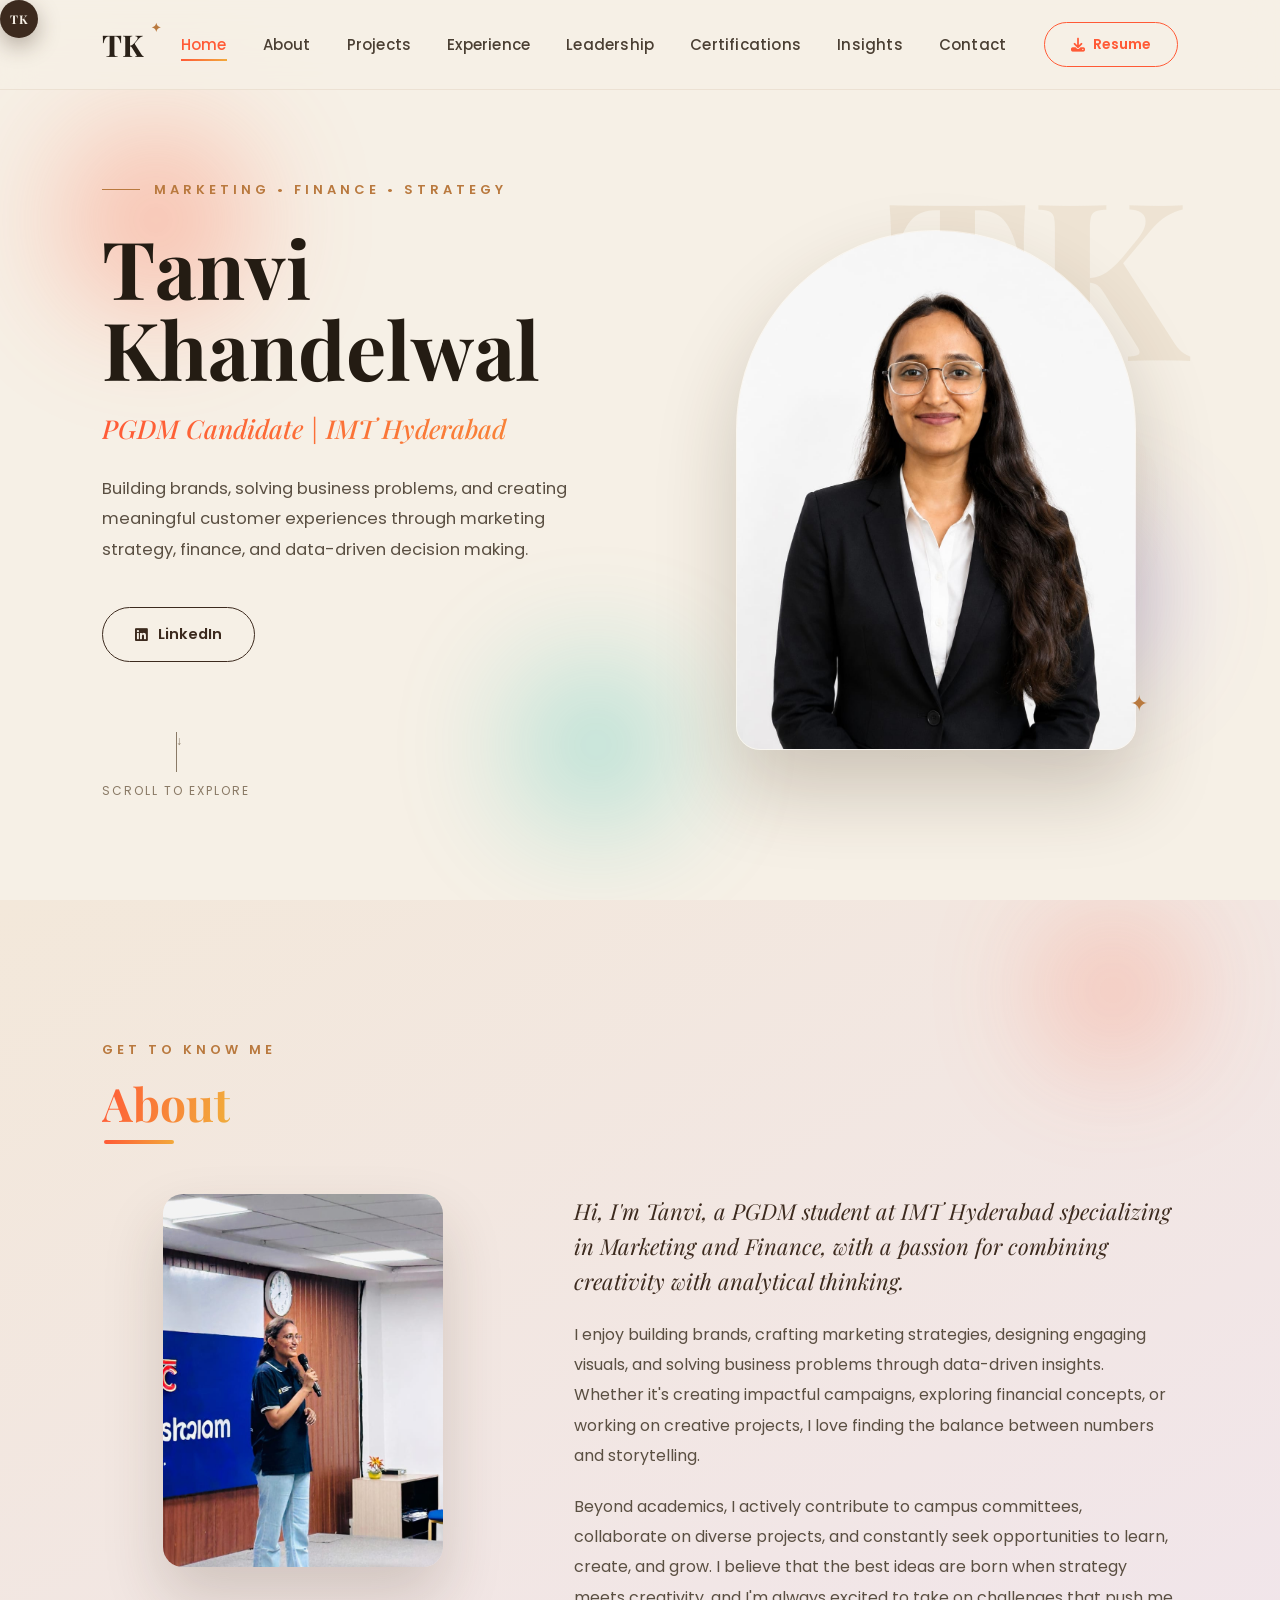
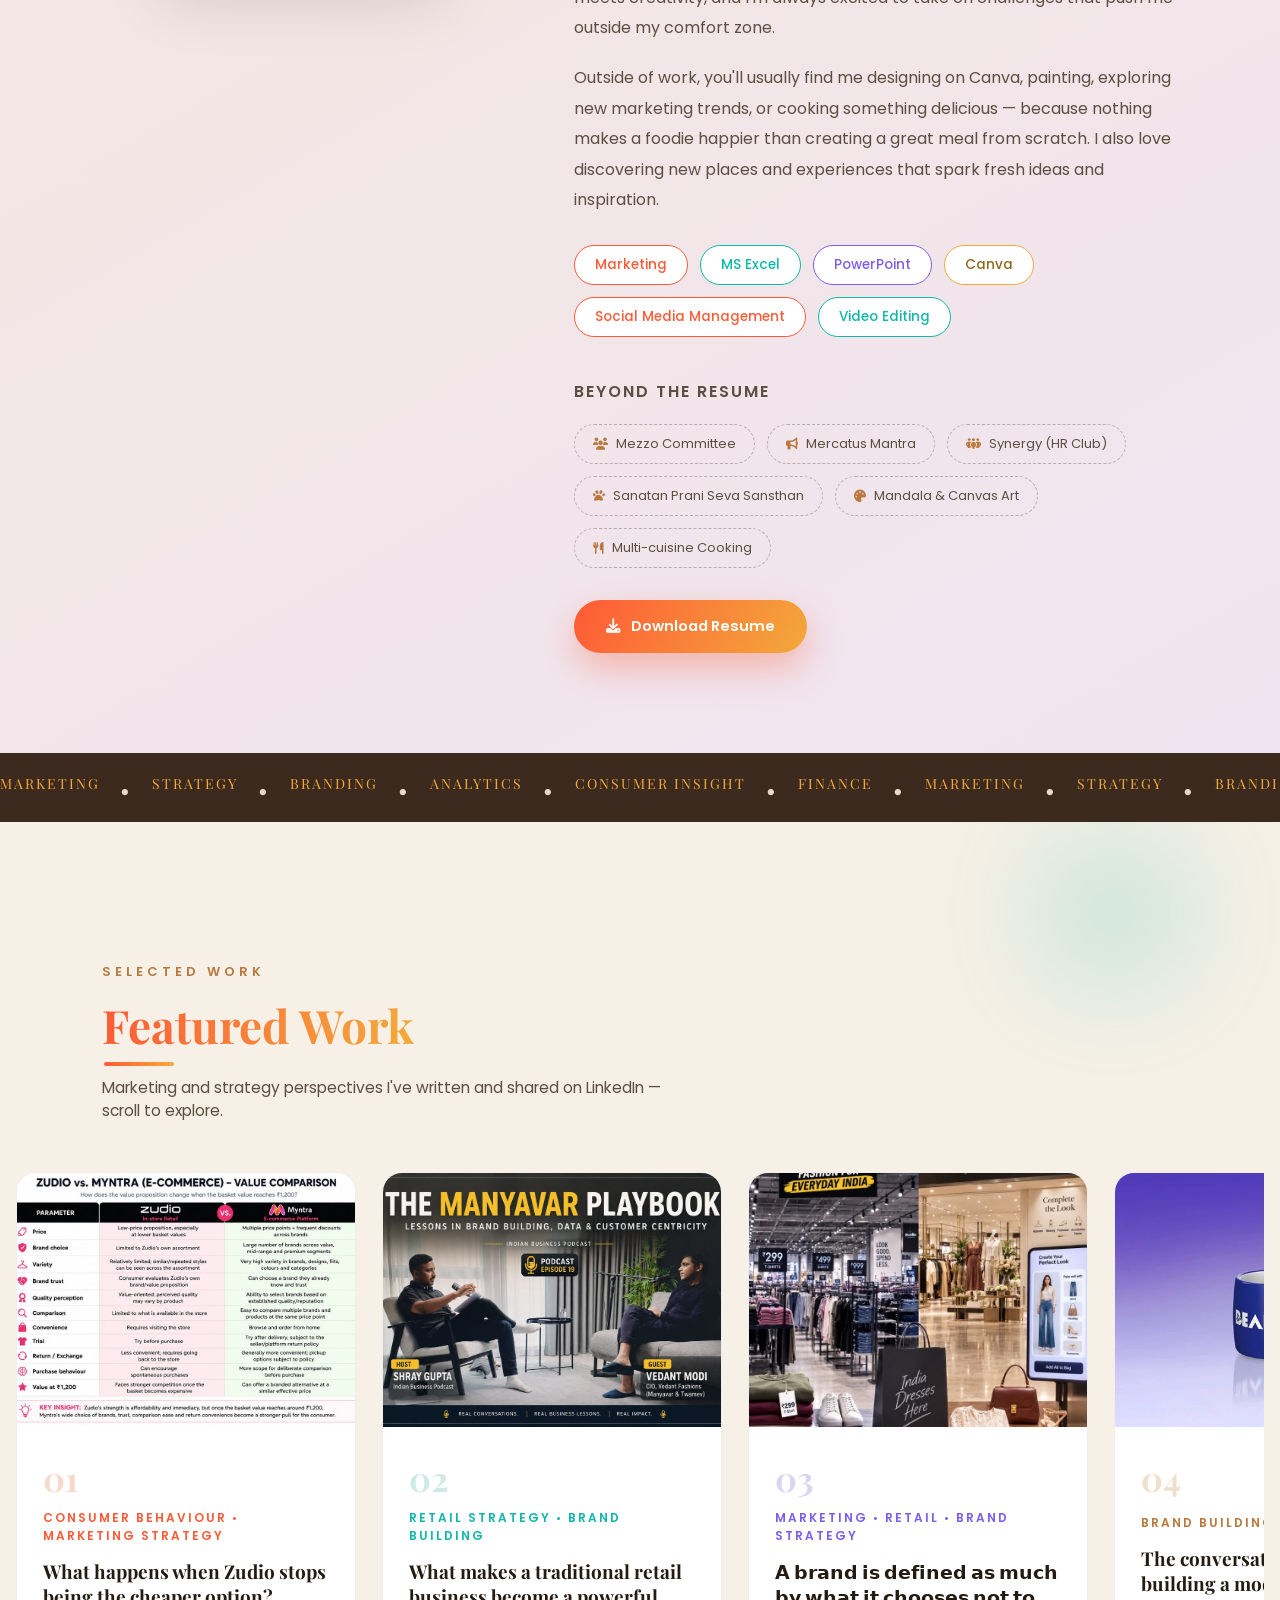
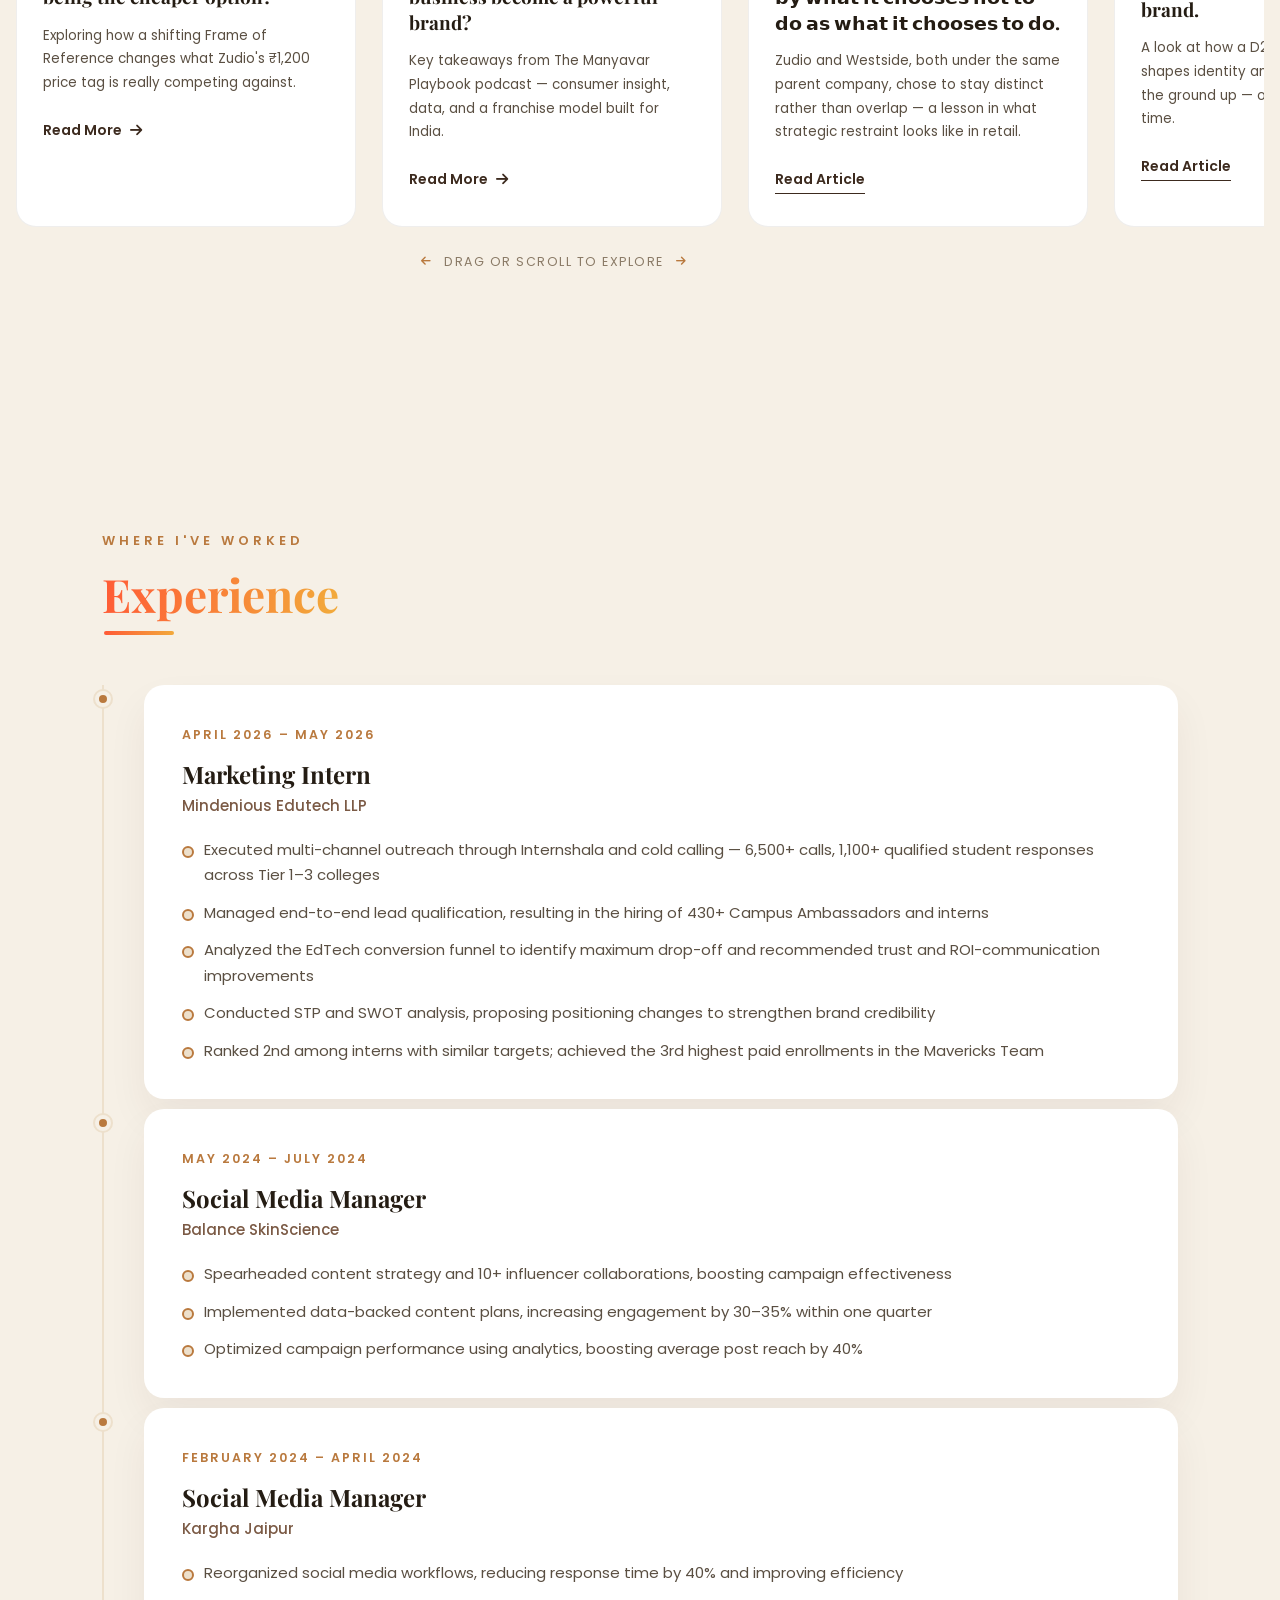
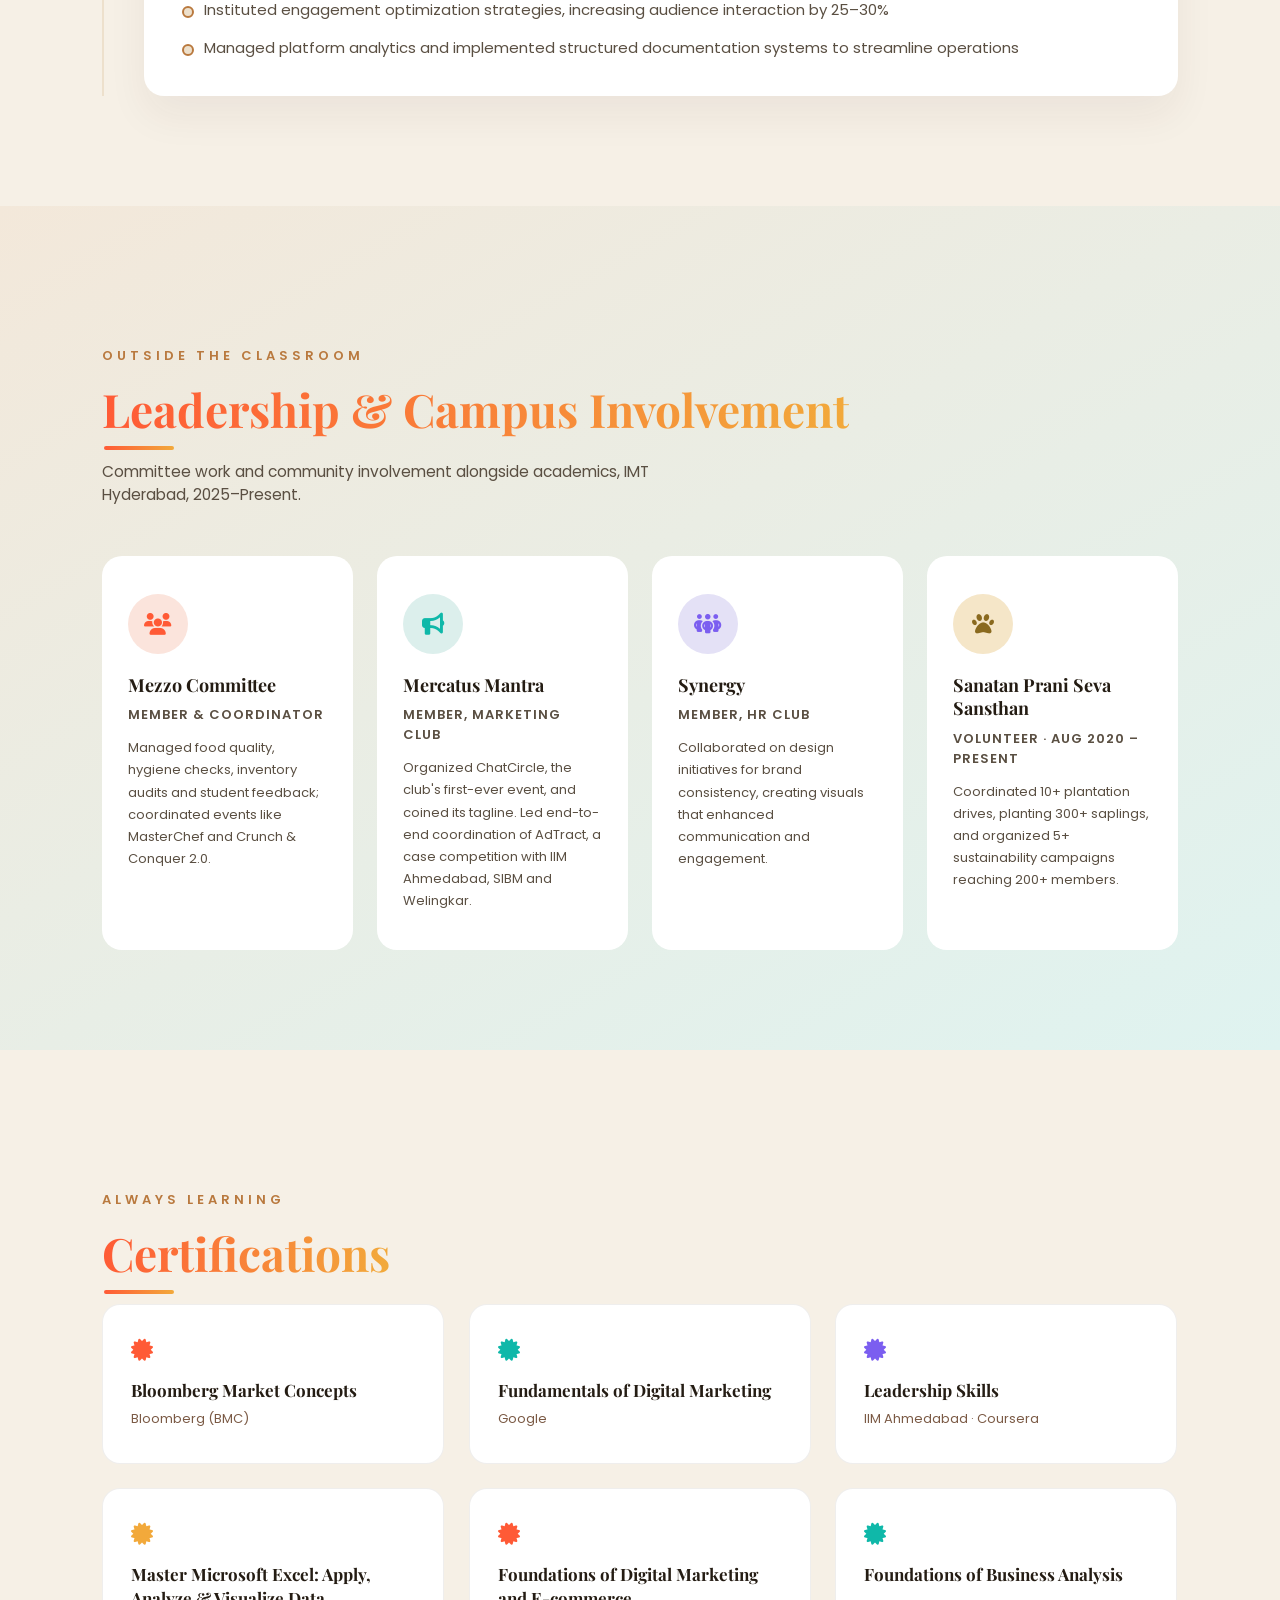
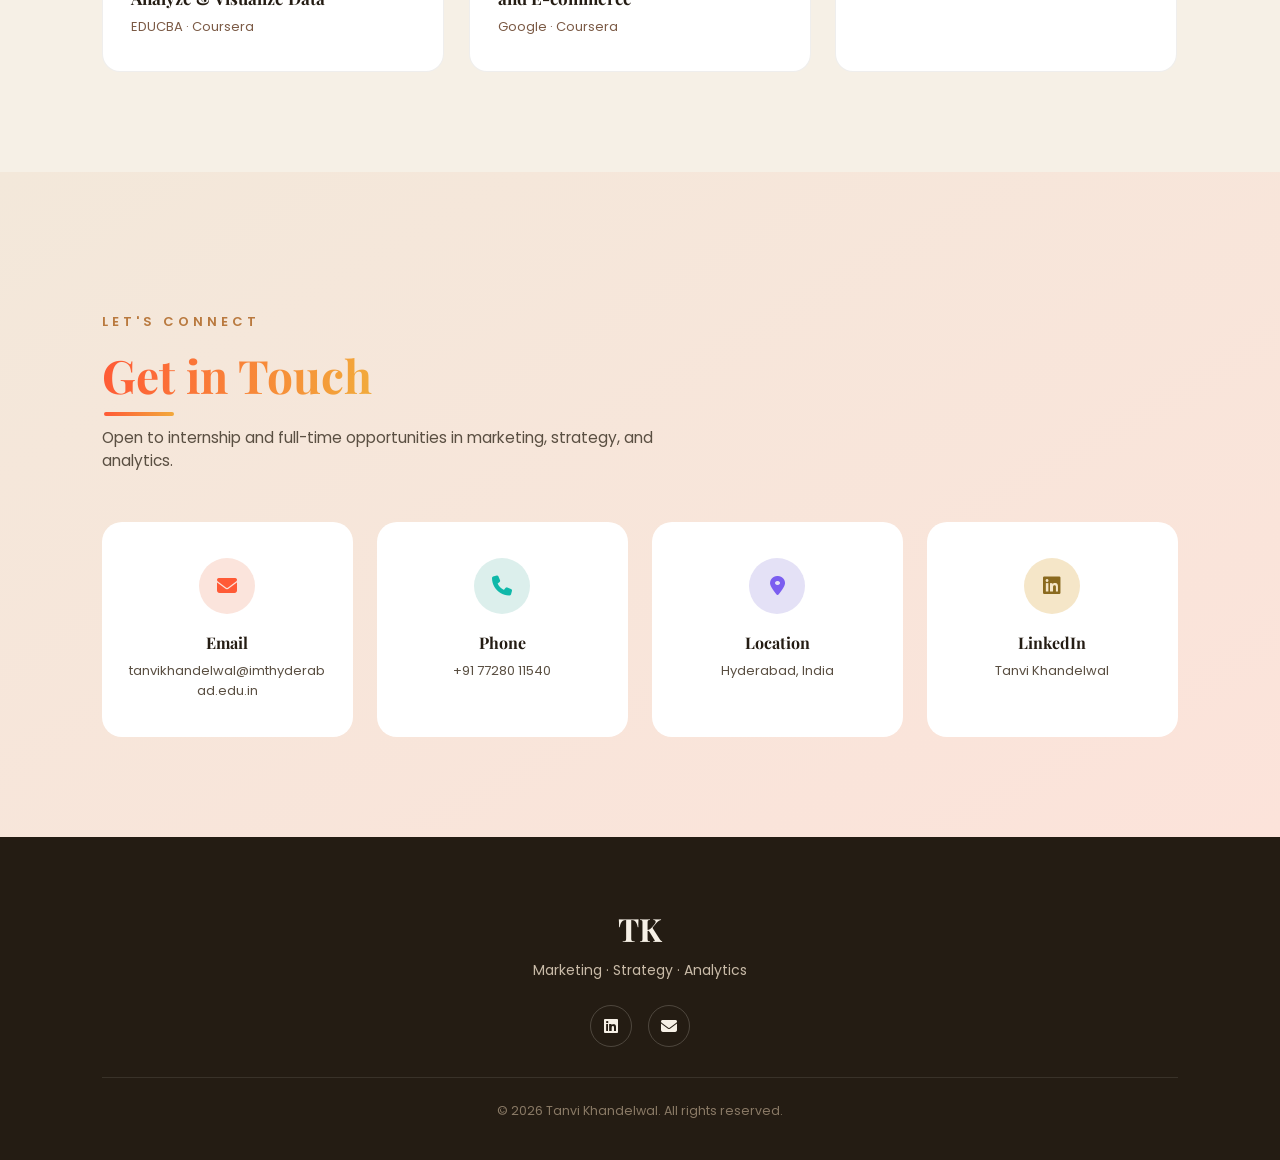
==== index.html @ fe6ab98a "Update index.html" ====
<!DOCTYPE html>
<html lang="en">

<head>

    <meta charset="UTF-8">
    <meta name="viewport" content="width=device-width, initial-scale=1.0">

    <title>Tanvi Khandelwal | Portfolio</title>

    <link rel="stylesheet" href="style.css">

    <!-- Google Fonts -->
    <link rel="preconnect" href="https://fonts.googleapis.com">
    <link rel="preconnect" href="https://fonts.gstatic.com" crossorigin>

    <link href="https://fonts.googleapis.com/css2?family=Playfair+Display:wght@500;600;700;800&family=Poppins:wght@300;400;500;600;700&display=swap" rel="stylesheet">

    <!-- Icons -->
    <link rel="stylesheet"
        href="https://cdnjs.cloudflare.com/ajax/libs/font-awesome/6.5.2/css/all.min.css">

</head>

<body>

<!-- ================= NAVBAR ================= -->

<header>

<nav class="navbar">

<div class="logo">

TK

</div>

<ul class="nav-links">

<li><a href="#home" class="active">Home</a></li>

<li><a href="#about">About</a></li>

<li><a href="#projects">Projects</a></li>

<li><a href="#experience">Experience</a></li>

<li><a href="#leadership">Leadership</a></li>

<li><a href="#certifications">Certifications</a></li>

<li><a href="#insights">Insights</a></li>

<li><a href="#contact">Contact</a></li>

</ul>

<a href="resume.pdf" target="_blank" class="resume-btn">

<i class="fa-solid fa-download"></i>

Resume

</a>

</nav>

</header>

<!-- ================= HERO ================= -->

<section class="hero" id="home">

<div class="blob blob-coral"></div>
<div class="blob blob-teal"></div>
<div class="blob blob-indigo"></div>

<div class="hero-left">

<p class="hero-tag">

MARKETING • FINANCE • STRATEGY

</p>

<h1>

Tanvi

<br>

Khandelwal

</h1>

<h2>

PGDM Candidate | IMT Hyderabad

</h2>

<p class="hero-description">

Building brands, solving business problems,
and creating meaningful customer experiences
through marketing strategy, finance,
and data-driven decision making.

</p>

<div class="hero-buttons">

<a href="https://www.linkedin.com/in/tanvi-khandelwal-105405252/"

target="_blank"

class="secondary-btn">

<i class="fa-brands fa-linkedin"></i>

LinkedIn

</a>

</div>

<div class="scroll-indicator">

<span>↓</span>

<p>Scroll to Explore</p>

</div>

</div>

<div class="hero-right">

<div class="background-text">

TK

</div>

<div class="portrait-card">

<img src="images/portrait.jpeg"

alt="Tanvi Khandelwal">

</div>

</div>

</section>

<!-- ================= ABOUT ================= -->

<section class="about" id="about">

<div class="blob blob-coral blob-small"></div>

<p class="section-tag">Get to know me</p>

<h2 class="section-title">About</h2>

<div class="about-grid">

<div class="about-photo-col reveal">

<div class="about-photo-frame">

<img src="images/about.jpg" alt="Tanvi Khandelwal at IMT Hyderabad">

</div>

</div>

<div class="about-text reveal">

<p class="about-lead">

Hi, I'm Tanvi, a PGDM student at IMT Hyderabad specializing in Marketing and Finance, with a passion for combining creativity with analytical thinking.

</p>

<p>

I enjoy building brands, crafting marketing strategies, designing engaging visuals, and solving business problems through data-driven insights. Whether it's creating impactful campaigns, exploring financial concepts, or working on creative projects, I love finding the balance between numbers and storytelling.

</p>

<p>

Beyond academics, I actively contribute to campus committees, collaborate on diverse projects, and constantly seek opportunities to learn, create, and grow. I believe that the best ideas are born when strategy meets creativity, and I'm always excited to take on challenges that push me outside my comfort zone.

</p>

<p>

Outside of work, you'll usually find me designing on Canva, painting, exploring new marketing trends, or cooking something delicious — because nothing makes a foodie happier than creating a great meal from scratch. I also love discovering new places and experiences that spark fresh ideas and inspiration.

</p>

<div class="about-tags">

<span>Marketing</span>

<span>MS Excel</span>

<span>PowerPoint</span>

<span>Canva</span>

<span>Social Media Management</span>

<span>Video Editing</span>

</div>

<div class="about-beyond">

<p class="beyond-label">Beyond the resume</p>

<div class="beyond-chips">

<span><i class="fa-solid fa-users"></i> Mezzo Committee</span>

<span><i class="fa-solid fa-bullhorn"></i> Mercatus Mantra</span>

<span><i class="fa-solid fa-people-group"></i> Synergy (HR Club)</span>

<span><i class="fa-solid fa-paw"></i> Sanatan Prani Seva Sansthan</span>

<span><i class="fa-solid fa-palette"></i> Mandala &amp; Canvas Art</span>

<span><i class="fa-solid fa-utensils"></i> Multi-cuisine Cooking</span>

</div>

<a href="resume.pdf" target="_blank" class="primary-btn about-resume-btn">

<i class="fa-solid fa-download"></i>

Download Resume

</a>

</div>

</div>

</div>

</section>

<!-- ================= MARQUEE STRIP ================= -->

<div class="marquee-strip">

<div class="marquee-track">

<span>MARKETING</span><span>•</span><span>STRATEGY</span><span>•</span><span>BRANDING</span><span>•</span><span>ANALYTICS</span><span>•</span><span>CONSUMER INSIGHT</span><span>•</span><span>FINANCE</span><span>•</span>
<span>MARKETING</span><span>•</span><span>STRATEGY</span><span>•</span><span>BRANDING</span><span>•</span><span>ANALYTICS</span><span>•</span><span>CONSUMER INSIGHT</span><span>•</span><span>FINANCE</span><span>•</span>

</div>

</div>

<!-- ================= FEATURED WORK ================= -->

<section class="work" id="projects">

<div class="blob blob-teal blob-small"></div>

<p class="section-tag">Selected work</p>

<h2 class="section-title">Featured Work</h2>

<p class="section-sub">Marketing and strategy perspectives I've written and shared on LinkedIn — scroll to explore.</p>

<div class="work-carousel">

<div class="work-track">

<div class="work-card reveal">

<div class="work-image">
<img src="images/work/00-zudio-myntra-for.jpg" alt="Zudio vs Myntra value comparison at ₹1,200" loading="lazy">
</div>

<div class="work-body">

<span class="work-index">01</span>

<span class="work-category">Consumer Behaviour • Marketing Strategy</span>

<h3>What happens when Zudio stops being the cheaper option?</h3>

<p>Exploring how a shifting Frame of Reference changes what Zudio's ₹1,200 price tag is really competing against.</p>

<button type="button" class="work-link work-modal-trigger" data-modal-target="modal-zudio-myntra">Read More <i class="fa-solid fa-arrow-right"></i></button>

</div>

</div>

<div class="work-card reveal">

<div class="work-image">
<img src="images/work/00-manyavar-playbook-1.jpg" alt="The Manyavar Playbook podcast cover" loading="lazy">
</div>

<div class="work-body">

<span class="work-index">02</span>

<span class="work-category">Retail Strategy • Brand Building</span>

<h3>What makes a traditional retail business become a powerful brand?</h3>

<p>Key takeaways from The Manyavar Playbook podcast — consumer insight, data, and a franchise model built for India.</p>

<button type="button" class="work-link work-modal-trigger" data-modal-target="modal-manyavar">Read More <i class="fa-solid fa-arrow-right"></i></button>

</div>

</div>

<div class="work-card reveal">

<div class="work-image">
<img src="images/work/13-zudio-westside-brand.jpg" alt="A brand is defined as much by what it chooses not to do as what it chooses to do." loading="lazy">
</div>

<div class="work-body">

<span class="work-index">03</span>

<span class="work-category">Marketing • Retail • Brand Strategy</span>

<h3>𝗔 𝗯𝗿𝗮𝗻𝗱 𝗶𝘀 𝗱𝗲𝗳𝗶𝗻𝗲𝗱 𝗮𝘀 𝗺𝘂𝗰𝗵 𝗯𝘆 𝘄𝗵𝗮𝘁 𝗶𝘁 𝗰𝗵𝗼𝗼𝘀𝗲𝘀 𝗻𝗼𝘁 𝘁𝗼 𝗱𝗼 𝗮𝘀 𝘄𝗵𝗮𝘁 𝗶𝘁 𝗰𝗵𝗼𝗼𝘀𝗲𝘀 𝘁𝗼 𝗱𝗼.</h3>

<p>Zudio and Westside, both under the same parent company, chose to stay distinct rather than overlap — a lesson in what strategic restraint looks like in retail.</p>

<a href="https://www.linkedin.com/posts/tanvi-khandelwal-105405252_marketing-retail-brandstrategy-share-7488229956540481536-_oJb" target="_blank" rel="noopener" class="work-link">Read Article</a>

</div>

</div>

<div class="work-card reveal">

<div class="work-image">
<img src="images/work/12-beanly-brand.jpg" alt="The conversation was about building a modern consumer brand." loading="lazy">
</div>

<div class="work-body">

<span class="work-index">04</span>

<span class="work-category">Brand Building • D2C</span>

<h3>The conversation was about building a modern consumer brand.</h3>

<p>A look at how a D2C brand like Beanly shapes identity and consumer trust from the ground up — one touchpoint at a time.</p>

<a href="https://www.linkedin.com/posts/tanvi-khandelwal-105405252_brandbuilding-consumerbehaviour-d2c-share-7485840779064680448-WAbd" target="_blank" rel="noopener" class="work-link">Read Article</a>

</div>

</div>

<div class="work-card reveal">

<div class="work-image">
<img src="images/work/01-airport-jewellery.jpg" alt="𝗔𝗶𝗿𝗽𝗼𝗿𝘁 𝗽𝗲 𝗷𝗲𝘄𝗲𝗹𝗹𝗲𝗿𝘆 𝗸𝗮𝘂𝗻 𝗱𝗲𝗸𝗵𝗲𝗴𝗮? 😅" loading="lazy">
</div>

<div class="work-body">

<span class="work-index">05</span>

<span class="work-category">Out-of-Home Marketing</span>

<h3>𝗔𝗶𝗿𝗽𝗼𝗿𝘁 𝗽𝗲 𝗷𝗲𝘄𝗲𝗹𝗹𝗲𝗿𝘆 𝗸𝗮𝘂𝗻 𝗱𝗲𝗸𝗵𝗲𝗴𝗮? 😅</h3>

<p>A lighthearted take on why brands still advertise at airports — and whether anyone's actually looking.</p>

<a href="https://www.linkedin.com/posts/tanvi-khandelwal-105405252_marketing-brandstrategy-consumerbehavior-activity-7480104577753718784-pdie" target="_blank" rel="noopener" class="work-link">Read Article</a>

</div>

</div>

<div class="work-card reveal">

<div class="work-image">
<img src="images/work/02-paisa-khatam-toing.jpg" alt="𝙥𝙖𝙞𝙨𝙖 𝙠𝙝𝙖𝙩𝙖𝙢 𝙝𝙤 𝙜𝙖𝙮𝙖 𝙥𝙝𝙖𝙨𝙚 𝙝𝙞𝙩𝙩𝙞𝙣𝙜 𝙝𝙖𝙧𝙙?" loading="lazy">
</div>

<div class="work-body">

<span class="work-index">06</span>

<span class="work-category">Reflections</span>

<h3>𝙥𝙖𝙞𝙨𝙖 𝙠𝙝𝙖𝙩𝙖𝙢 𝙝𝙤 𝙜𝙖𝙮𝙖 𝙥𝙝𝙖𝙨𝙚 𝙝𝙞𝙩𝙩𝙞𝙣𝙜 𝙝𝙖𝙧𝙙?</h3>

<p>A relatable take on money running out faster than expected — and the phase almost everyone hits at some point.</p>

<a href="https://www.linkedin.com/posts/tanvi-khandelwal-105405252_marketing-startups-growthstrategy-activity-7452355558671618048-cHOo" target="_blank" rel="noopener" class="work-link">Read Article</a>

</div>

</div>

<div class="work-card reveal">

<div class="work-image">
<img src="images/work/03-bistro-blinkit.jpg" alt="𝟭𝟬 𝗺𝗶𝗻𝘂𝘁𝗲𝘀 𝗳𝗼𝗼𝗱 𝗱𝗲𝗹𝗶𝘃𝗲𝗿𝘆 𝘀𝗼𝘂𝗻𝗱𝗲𝗱 𝗹𝗶𝗸𝗲 𝗮 𝘀𝗰𝗮𝗺..." loading="lazy">
</div>

<div class="work-body">

<span class="work-index">07</span>

<span class="work-category">Quick Commerce</span>

<h3>𝟭𝟬 𝗺𝗶𝗻𝘂𝘁𝗲𝘀 𝗳𝗼𝗼𝗱 𝗱𝗲𝗹𝗶𝘃𝗲𝗿𝘆 𝘀𝗼𝘂𝗻𝗱𝗲𝗱 𝗹𝗶𝗸𝗲 𝗮 𝘀𝗰𝗮𝗺...</h3>

<p>Revisiting the early skepticism around 10-minute delivery — and how quick commerce proved the doubters wrong.</p>

<a href="https://www.linkedin.com/posts/tanvi-khandelwal-105405252_bistro-bangalore-jaipur-activity-7449093784614793216-vIY7" target="_blank" rel="noopener" class="work-link">Read Article</a>

</div>

</div>

<div class="work-card reveal">

<div class="work-image">
<img src="images/work/04-location-sharing.jpg" alt="𝗡𝗼𝘁 𝗲𝘃𝗲𝗿𝘆𝗼𝗻𝗲 𝘀𝘁𝗿𝘂𝗴𝗴𝗹𝗲𝘀 𝘄𝗶𝘁𝗵 𝗼𝗿𝗱𝗲𝗿𝗶𝗻𝗴 𝗼𝗻𝗹𝗶𝗻𝗲 𝗯𝘂𝘁 𝗺𝗮𝗻𝘆 𝘀𝘁𝗿𝘂𝗴𝗴𝗹𝗲 𝘄𝗶𝘁𝗵 𝗹𝗼𝗰𝗮𝘁𝗶𝗼𝗻𝘀." loading="lazy">
</div>

<div class="work-body">

<span class="work-index">08</span>

<span class="work-category">Consumer Behaviour</span>

<h3>𝗡𝗼𝘁 𝗲𝘃𝗲𝗿𝘆𝗼𝗻𝗲 𝘀𝘁𝗿𝘂𝗴𝗴𝗹𝗲𝘀 𝘄𝗶𝘁𝗵 𝗼𝗿𝗱𝗲𝗿𝗶𝗻𝗴 𝗼𝗻𝗹𝗶𝗻𝗲 𝗯𝘂𝘁 𝗺𝗮𝗻𝘆 𝘀𝘁𝗿𝘂𝗴𝗴𝗹𝗲 𝘄𝗶𝘁𝗵 𝗹𝗼𝗰𝗮𝘁𝗶𝗼𝗻𝘀.</h3>

<p>A closer look at how something as small as an unclear location pin can break the online ordering experience.</p>

<a href="https://www.linkedin.com/posts/tanvi-khandelwal-105405252_productthinking-blinkit-quickcommerce-activity-7421884691730857985-IbqA" target="_blank" rel="noopener" class="work-link">Read Article</a>

</div>

</div>

<div class="work-card reveal">

<div class="work-image">
<img src="images/work/05-blinkit-packaging.jpg" alt="𝗔 𝗵𝘂𝗺𝗯𝗹𝗲 𝗿𝗲𝗾𝘂𝗲𝘀𝘁 𝘁𝗵𝗼𝘂𝗴𝗵𝘁 𝗳𝗼𝗿 𝗕𝗹𝗶𝗻𝗸𝗶𝘁" loading="lazy">
</div>

<div class="work-body">

<span class="work-index">09</span>

<span class="work-category">Quick Commerce</span>

<h3>𝗔 𝗵𝘂𝗺𝗯𝗹𝗲 𝗿𝗲𝗾𝘂𝗲𝘀𝘁 𝘁𝗵𝗼𝘂𝗴𝗵𝘁 𝗳𝗼𝗿 𝗕𝗹𝗶𝗻𝗸𝗶𝘁</h3>

<p>A candid, half-joking product wishlist for Blinkit — the small fixes that could make a big difference.</p>

<a href="https://www.linkedin.com/posts/tanvi-khandelwal-105405252_sustainability-product-consumerbehavior-activity-7419223436377583617-D2Zt" target="_blank" rel="noopener" class="work-link">Read Article</a>

</div>

</div>

<div class="work-card reveal">

<div class="work-image">
<img src="images/work/06-blinkit-moment-saver.jpg" alt="𝗧𝗵𝗲𝘆 𝘀𝗮𝗶𝗱, “𝗧𝗵𝗶𝗻𝗸 𝗼𝘂𝘁 𝗼𝗳 𝘁𝗵𝗲 𝗯𝗼𝘅.” 𝗜 𝗵𝗲𝗮𝗿𝗱, “𝗕𝗹𝗶𝗻𝗸𝗶𝘁 𝗮 𝗠𝗼𝗺𝗲𝗻𝘁-𝗦𝗮𝘃𝗲𝗿.”" loading="lazy">
</div>

<div class="work-body">

<span class="work-index">10</span>

<span class="work-category">Quick Commerce</span>

<h3>𝗧𝗵𝗲𝘆 𝘀𝗮𝗶𝗱, “𝗧𝗵𝗶𝗻𝗸 𝗼𝘂𝘁 𝗼𝗳 𝘁𝗵𝗲 𝗯𝗼𝘅.” 𝗜 𝗵𝗲𝗮𝗿𝗱, “𝗕𝗹𝗶𝗻𝗸𝗶𝘁 𝗮 𝗠𝗼𝗺𝗲𝗻𝘁-𝗦𝗮𝘃𝗲𝗿.”</h3>

<p>A play on the classic advice to think outside the box — reframed through Blinkit's real value: saving moments, not just time.</p>

<a href="https://www.linkedin.com/posts/tanvi-khandelwal-105405252_blinkit-quickcommerce-ecommerce-activity-7403999354333962240-dqik" target="_blank" rel="noopener" class="work-link">Read Article</a>

</div>

</div>

<div class="work-card reveal">

<div class="work-image">
<img src="images/work/07-the-lightlab.jpg" alt="𝗧𝗵𝗲 𝗟𝗶𝗴𝗵𝘁 𝗟𝗮𝗯" loading="lazy">
</div>

<div class="work-body">

<span class="work-index">11</span>

<span class="work-category">Brand Experience</span>

<h3>𝗧𝗵𝗲 𝗟𝗶𝗴𝗵𝘁 𝗟𝗮𝗯</h3>

<p>Introducing The LightLab — a personal creative studio project blending design, storytelling and bold ideas.</p>

<a href="https://www.linkedin.com/posts/tanvi-khandelwal-105405252_%F0%9D%97%9C%F0%9D%97%BB%F0%9D%97%BB%F0%9D%97%BC%F0%9D%98%83%F0%9D%97%AE%F0%9D%98%81%F0%9D%97%B6%F0%9D%97%BC%F0%9D%97%BB-%F0%9D%97%B5%F0%9D%97%AE%F0%9D%97%BD%F0%9D%97%BD%F0%9D%97%B2%F0%9D%97%BB%F0%9D%98%80-%F0%9D%98%84%F0%9D%97%B5%F0%9D%97%B2%F0%9D%97%BB-activity-7402686220067332096-_txy" target="_blank" rel="noopener" class="work-link">Read Article</a>

</div>

</div>

<div class="work-card reveal">

<div class="work-image">
<img src="images/work/08-cart-strategy.jpg" alt="𝗖𝗼𝗺𝗺𝗲𝗻𝘁 𝘁𝗼 𝗸𝗻𝗼𝘄 𝗺𝗼𝗿𝗲 strategy" loading="lazy">
</div>

<div class="work-body">

<span class="work-index">12</span>

<span class="work-category">Marketing Strategy</span>

<h3>𝗖𝗼𝗺𝗺𝗲𝗻𝘁 𝘁𝗼 𝗸𝗻𝗼𝘄 𝗺𝗼𝗿𝗲 strategy</h3>

<p>A smart-shopping breakdown of how stacking coupons, wallet balance and coins can bring a cart to ₹0.</p>

<a href="https://www.linkedin.com/posts/tanvi-khandelwal-105405252_%F0%9D%97%A7%F0%9D%97%B5%F0%9D%97%B2-%F0%9D%97%A6%F0%9D%98%82%F0%9D%97%AF%F0%9D%98%81%F0%9D%97%B9%F0%9D%97%B2-%F0%9D%97%AA%F0%9D%97%AE%F0%9D%98%86%F0%9D%98%80-%F0%9D%97%9C%F0%9D%97%BB%F0%9D%97%B3%F0%9D%97%B9%F0%9D%98%82%F0%9D%97%B2-activity-7400013101221392384-AMVM" target="_blank" rel="noopener" class="work-link">Read Article</a>

</div>

</div>

<div class="work-card reveal">

<div class="work-image">
<img src="images/work/09-comfort-to-growth-zone.jpg" alt="𝐅𝐫𝐨𝐦 𝐂𝐨𝐦𝐟𝐨𝐫𝐭 𝐙𝐨𝐧𝐞 𝐭𝐨 𝐆𝐫𝐨𝐰𝐭𝐡 𝐙𝐨𝐧𝐞" loading="lazy">
</div>

<div class="work-body">

<span class="work-index">13</span>

<span class="work-category">Personal Growth</span>

<h3>𝐅𝐫𝐨𝐦 𝐂𝐨𝐦𝐟𝐨𝐫𝐭 𝐙𝐨𝐧𝐞 𝐭𝐨 𝐆𝐫𝐨𝐰𝐭𝐡 𝐙𝐨𝐧𝐞</h3>

<p>Reflections on stepping outside the comfort zone — and what that shift actually looks like in practice.</p>

<a href="https://www.linkedin.com/posts/tanvi-khandelwal-105405252_imthyderabad-personalbranding-committee-activity-7368705229300666369-3mkR" target="_blank" rel="noopener" class="work-link">Read Article</a>

</div>

</div>

<div class="work-card reveal">

<div class="work-image">
<img src="images/work/10-enjoy-your-work.jpg" alt="Try to enjoy your work… find a reason… don't give up" loading="lazy">
</div>

<div class="work-body">

<span class="work-index">14</span>

<span class="work-category">Personal Reflections</span>

<h3>Try to enjoy your work… find a reason… don't give up</h3>

<p>A personal note on staying motivated — enjoying the work, finding your reason, and not giving up.</p>

<a href="https://www.linkedin.com/posts/tanvi-khandelwal-105405252_imthyderabad-hyderbad-mercatus-activity-7364876577991528449-ZnK1" target="_blank" rel="noopener" class="work-link">Read Article</a>

</div>

</div>

<div class="work-card reveal">

<div class="work-image">
<img src="images/work/11-imt-journey.jpg" alt="Here's to my journey, and to yours. 🌼" loading="lazy">
</div>

<div class="work-body">

<span class="work-index">15</span>

<span class="work-category">MBA Journey</span>

<h3>Here's to my journey, and to yours. 🌼</h3>

<p>A reflective close to the PGDM journey so far at IMT Hyderabad — and a toast to whatever comes next.</p>

<a href="https://www.linkedin.com/posts/tanvi-khandelwal-105405252_imthyderabad-pgdm-mbajourney-activity-7342740687903170560-hsaQ" target="_blank" rel="noopener" class="work-link">Read Article</a>

</div>

</div>

</div>

<div class="work-scroll-hint"><i class="fa-solid fa-arrow-left"></i> Drag or scroll to explore <i class="fa-solid fa-arrow-right"></i></div>

</section>

<!-- ================= EXPERIENCE ================= -->

<section class="experience" id="experience">

<p class="section-tag">Where I've worked</p>

<h2 class="section-title">Experience</h2>

<div class="timeline">

<div class="timeline-item reveal">

<div class="timeline-dot"></div>

<div class="timeline-content">

<span class="timeline-date">April 2026 – May 2026</span>

<h3>Marketing Intern</h3>

<h4>Mindenious Edutech LLP</h4>

<ul class="timeline-list">

<li>Executed multi-channel outreach through Internshala and cold calling — 6,500+ calls, 1,100+ qualified student responses across Tier 1–3 colleges</li>

<li>Managed end-to-end lead qualification, resulting in the hiring of 430+ Campus Ambassadors and interns</li>

<li>Analyzed the EdTech conversion funnel to identify maximum drop-off and recommended trust and ROI-communication improvements</li>

<li>Conducted STP and SWOT analysis, proposing positioning changes to strengthen brand credibility</li>

<li>Ranked 2nd among interns with similar targets; achieved the 3rd highest paid enrollments in the Mavericks Team</li>

</ul>

</div>

</div>

<div class="timeline-item reveal">

<div class="timeline-dot"></div>

<div class="timeline-content">

<span class="timeline-date">May 2024 – July 2024</span>

<h3>Social Media Manager</h3>

<h4>Balance SkinScience</h4>

<ul class="timeline-list">

<li>Spearheaded content strategy and 10+ influencer collaborations, boosting campaign effectiveness</li>

<li>Implemented data-backed content plans, increasing engagement by 30–35% within one quarter</li>

<li>Optimized campaign performance using analytics, boosting average post reach by 40%</li>

</ul>

</div>

</div>

<div class="timeline-item reveal">

<div class="timeline-dot"></div>

<div class="timeline-content">

<span class="timeline-date">February 2024 – April 2024</span>

<h3>Social Media Manager</h3>

<h4>Kargha Jaipur</h4>

<ul class="timeline-list">

<li>Reorganized social media workflows, reducing response time by 40% and improving efficiency</li>

<li>Instituted engagement optimization strategies, increasing audience interaction by 25–30%</li>

<li>Managed platform analytics and implemented structured documentation systems to streamline operations</li>

</ul>

</div>

</div>

</div>

</section>

<!-- ================= LEADERSHIP ================= -->

<section class="leadership" id="leadership">

<p class="section-tag">Outside the classroom</p>

<h2 class="section-title">Leadership &amp; Campus Involvement</h2>

<p class="section-sub">Committee work and community involvement alongside academics, IMT Hyderabad, 2025–Present.</p>

<div class="leadership-grid">

<div class="leadership-card reveal">

<div class="leadership-icon"><i class="fa-solid fa-users"></i></div>

<h3>Mezzo Committee</h3>

<p class="leadership-role">Member &amp; Coordinator</p>

<p class="leadership-desc">Managed food quality, hygiene checks, inventory audits and student feedback; coordinated events like MasterChef and Crunch &amp; Conquer 2.0.</p>

</div>

<div class="leadership-card reveal">

<div class="leadership-icon"><i class="fa-solid fa-bullhorn"></i></div>

<h3>Mercatus Mantra</h3>

<p class="leadership-role">Member, Marketing Club</p>

<p class="leadership-desc">Organized ChatCircle, the club's first-ever event, and coined its tagline. Led end-to-end coordination of AdTract, a case competition with IIM Ahmedabad, SIBM and Welingkar.</p>

</div>

<div class="leadership-card reveal">

<div class="leadership-icon"><i class="fa-solid fa-people-group"></i></div>

<h3>Synergy</h3>

<p class="leadership-role">Member, HR Club</p>

<p class="leadership-desc">Collaborated on design initiatives for brand consistency, creating visuals that enhanced communication and engagement.</p>

</div>

<div class="leadership-card reveal">

<div class="leadership-icon"><i class="fa-solid fa-paw"></i></div>

<h3>Sanatan Prani Seva Sansthan</h3>

<p class="leadership-role">Volunteer · Aug 2020 – Present</p>

<p class="leadership-desc">Coordinated 10+ plantation drives, planting 300+ saplings, and organized 5+ sustainability campaigns reaching 200+ members.</p>

</div>

</div>

</section>

<!-- ================= CERTIFICATIONS ================= -->

<section class="certifications" id="certifications">

<p class="section-tag">Always learning</p>

<h2 class="section-title">Certifications</h2>

<div class="cert-grid">

<div class="cert-card reveal">

<i class="fa-solid fa-certificate"></i>

<h3>Bloomberg Market Concepts</h3>

<p>Bloomberg (BMC)</p>

</div>

<div class="cert-card reveal">

<i class="fa-solid fa-certificate"></i>

<h3>Fundamentals of Digital Marketing</h3>

<p>Google</p>

</div>

<div class="cert-card reveal">

<i class="fa-solid fa-certificate"></i>

<h3>Leadership Skills</h3>

<p>IIM Ahmedabad · Coursera</p>

</div>

<div class="cert-card reveal">

<i class="fa-solid fa-certificate"></i>

<h3>Master Microsoft Excel: Apply, Analyze &amp; Visualize Data</h3>

<p>EDUCBA · Coursera</p>

</div>

<div class="cert-card reveal">

<i class="fa-solid fa-certificate"></i>

<h3>Foundations of Digital Marketing and E-commerce</h3>

<p>Google · Coursera</p>

</div>

<div class="cert-card reveal">

<i class="fa-solid fa-certificate"></i>

<h3>Foundations of Business Analysis</h3>

</div>

</div>

</section>

<!-- ================= CONTACT ================= -->

<section class="contact" id="contact">

<p class="section-tag">Let's connect</p>

<h2 class="section-title">Get in Touch</h2>

<p class="section-sub">Open to internship and full-time opportunities in marketing, strategy, and analytics.</p>

<div class="contact-grid">

<a href="mailto:tanvikhandelwal@imthyderabad.edu.in" class="contact-card reveal">

<div class="contact-icon"><i class="fa-solid fa-envelope"></i></div>

<h3>Email</h3>

<p>tanvikhandelwal@imthyderabad.edu.in</p>

</a>

<a href="tel:+917728011540" class="contact-card reveal">

<div class="contact-icon"><i class="fa-solid fa-phone"></i></div>

<h3>Phone</h3>

<p>+91 77280 11540</p>

</a>

<div class="contact-card reveal">

<div class="contact-icon"><i class="fa-solid fa-location-dot"></i></div>

<h3>Location</h3>

<p>Hyderabad, India</p>

</div>

<a href="https://www.linkedin.com/in/tanvi-khandelwal-105405252/" target="_blank" class="contact-card reveal">

<div class="contact-icon"><i class="fa-brands fa-linkedin"></i></div>

<h3>LinkedIn</h3>

<p>Tanvi Khandelwal</p>

</a>

</div>

</section>

<!-- ================= FOOTER ================= -->

<footer>

<div class="footer-content">

<div class="footer-logo">TK</div>

<p>Marketing · Strategy · Analytics</p>

<div class="footer-socials">

<a href="https://www.linkedin.com/in/tanvi-khandelwal-105405252/" target="_blank"><i class="fa-brands fa-linkedin"></i></a>

<a href="mailto:tanvikhandelwal@imthyderabad.edu.in"><i class="fa-solid fa-envelope"></i></a>

</div>

<p class="footer-copy">© 2026 Tanvi Khandelwal. All rights reserved.</p>

</div>

</footer>

<button class="scroll-top-btn" id="scrollTopBtn" aria-label="Scroll to top">

<i class="fa-solid fa-arrow-up"></i>

</button>

<!-- ================= WORK MODAL (for posts without an external link) ================= -->

<div class="work-modal-overlay" id="workModalOverlay">

<div class="work-modal-box">

<button type="button" class="work-modal-close" id="workModalClose" aria-label="Close">

<i class="fa-solid fa-xmark"></i>

</button>

<div class="work-modal-scroll" id="workModalContent"></div>

</div>

</div>

<template id="modal-manyavar">

<img src="images/work/00-manyavar-playbook-1.jpg" alt="The Manyavar Playbook podcast cover" class="work-modal-img">

<img src="images/work/00-manyavar-playbook-2.jpg" alt="The Manyavar Playbook key takeaways infographic" class="work-modal-img">

<span class="work-modal-category">Retail Strategy • Brand Building</span>

<h3>What makes a traditional retail business become a powerful brand?</h3>

<p>I recently listened to the podcast featuring Vedant Modi, and the Manyavar journey felt like a masterclass in consumer understanding, data, retail strategy and brand building.</p>

<p>Here are my key takeaways:</p>

<ul class="work-modal-list">

<li><strong>Consumer-first mindset</strong> — Never judge a customer before they enter the store. Understanding customer tastes and preferences became the foundation for better decisions.</li>

<li><strong>Identifying a market gap</strong> — Indian ethnic wear was largely tailor-driven, time-consuming and unorganized. Manyavar identified the opportunity for organized, ready-to-wear Indian fashion.</li>

<li><strong>Data over assumptions</strong> — From colours and fabrics to regional preferences, weather and embroidery, data is used across design, demand planning, inventory and replenishment.</li>

<li><strong>Customer experience</strong> — Customers are treated as guests, with strong emphasis on service, cultural understanding and training.</li>

<li><strong>Working-capital efficiency</strong> — An early lesson was that even selling some inventory at a loss could help manage daily cash flows and ultimately support profitability.</li>

<li><strong>Authentic marketing</strong> — Celebrity marketing works better when it connects with real-life insights and feels authentic rather than simply being an endorsement.</li>

<li><strong>Scalable franchise strategy</strong> — the podcast explained four broad models:<br>COCO — Company Owned, Company Operated<br>COFO — Company Owned, Franchise Operated<br>FOFO — Franchise Owned, Franchise Operated<br>FOCO — Franchise Owned, Company Operated</li>

</ul>

<p>What makes Manyavar interesting is that its model sits between COFO and FOFO: the company generally takes the lease, while the franchise partner operates the store. This gives Manyavar greater control over the retail infrastructure while allowing local entrepreneurs to manage the customer experience.</p>

<p>The reason is particularly relevant in India: consumer preferences can change significantly from one region to another, so having entrepreneurs at the store level helps create a more localized experience.</p>

<p>And this left me with one question:</p>

<p class="work-modal-question">Has Manyavar's biggest competitive advantage been its products — or its ability to own the entire "celebration wear" occasion in the consumer's mind?</p>

</template>

<template id="modal-zudio-myntra">

<img src="images/work/00-zudio-myntra-for.jpg" alt="Zudio vs Myntra value comparison at ₹1,200" class="work-modal-img">

<span class="work-modal-category">Consumer Behaviour • Marketing Strategy</span>

<h3>What happens when Zudio stops being the cheaper option?</h3>

<p>My previous post explored Zudio vs. Westside. A comment from my professor introduced an interesting lens: Frame of Reference (FoR).</p>

<p>So I looked at what happens when a Zudio purchase reaches ₹1,200. At a lower price, Zudio can feel like an easy, spontaneous purchase. But at ₹1,200, the consumer may start asking: "What else can I get for the same price?"</p>

<p>And that's where Myntra becomes interesting. With multiple brands, wider variety, discounts, reviews, doorstep convenience and return/exchange options, the comparison is no longer just about price. It's about perceived value.</p>

<p>For me, a ₹1,200 Zudio jeans could suddenly be competing with a branded pair available on Myntra at a similar effective price.</p>

<p>The key insight? Zudio doesn't necessarily become expensive at ₹1,200. The consumer's Frame of Reference changes.</p>

<p>Thank you, Sir, for the thought-provoking direction that made me look at this from a different angle!</p>

<p class="work-modal-question">What would you choose at ₹1,200 — Zudio or a branded alternative on Myntra?</p>

</template>

<script src="script.js"></script>

</body>
</html>
---- style.css ----
/* =========================
   RESET
========================= */

*{
    margin:0;
    padding:0;
    box-sizing:border-box;
}

html{
    scroll-behavior:smooth;
}

body{
    font-family:'Poppins', sans-serif;
    background:#F6F0E6;
    color:#2A2118;
    overflow-x:hidden;
}

a{
    text-decoration:none;
}

ul{
    list-style:none;
}

img{
    max-width:100%;
    display:block;
}

section{
    position:relative;
    padding:140px 8% 100px;
}

/* =========================
   NAVBAR
========================= */

header{
    position:fixed;
    top:0;
    left:0;
    width:100%;
    z-index:1000;
}

.navbar{
    display:flex;
    justify-content:space-between;
    align-items:center;
    padding:22px 8%;
    backdrop-filter:blur(16px);
    -webkit-backdrop-filter:blur(16px);
    background:rgba(246,240,230,.78);
    border-bottom:1px solid rgba(154,120,80,.12);
}

.logo{
    font-family:'Playfair Display', serif;
    font-size:30px;
    font-weight:700;
    color:#2A2118;
    position:relative;
}

.logo::after{
    content:"✦";
    position:absolute;
    top:-6px;
    right:-18px;
    font-size:12px;
    color:#B9793E;
}

.nav-links{
    display:flex;
    gap:36px;
}

.nav-links a{
    color:#4A3F33;
    font-size:15px;
    font-weight:500;
    letter-spacing:.2px;
    position:relative;
    padding-bottom:6px;
    transition:color .3s;
}

.nav-links a::after{
    content:"";
    position:absolute;
    left:0;
    bottom:0;
    width:0;
    height:2px;
    background:#B9793E;
    transition:width .3s;
}

.nav-links a:hover,
.nav-links a.active{
    color:#B9793E;
}

.nav-links a.active::after,
.nav-links a:hover::after{
    width:100%;
}

.resume-btn{
    display:flex;
    align-items:center;
    gap:8px;
    border:1.5px solid #B9793E;
    color:#B9793E;
    padding:11px 26px;
    border-radius:40px;
    font-size:14px;
    font-weight:600;
    transition:all .3s;
}

.resume-btn:hover{
    background:#B9793E;
    color:#fff;
}

/* =========================
   HERO
========================= */

.hero{
    min-height:100vh;
    display:grid;
    grid-template-columns:1.05fr .95fr;
    align-items:center;
    gap:60px;
    padding:160px 8% 80px;
}

.hero-tag{
    display:flex;
    align-items:center;
    gap:14px;
    color:#B9793E;
    letter-spacing:4px;
    text-transform:uppercase;
    font-size:13px;
    font-weight:600;
    margin-bottom:26px;
}

.hero-tag::before{
    content:"";
    width:38px;
    height:1px;
    background:#B9793E;
}

.hero-left h1{
    font-family:'Playfair Display', serif;
    font-size:80px;
    font-weight:700;
    line-height:1.02;
    color:#241C13;
    margin-bottom:22px;
}

.hero-left h2{
    font-family:'Playfair Display', serif;
    font-style:italic;
    font-weight:500;
    font-size:26px;
    color:#B9793E;
    margin-bottom:28px;
}

.hero-description{
    max-width:520px;
    font-size:16.5px;
    line-height:1.85;
    color:#5A4F42;
    margin-bottom:42px;
}

.hero-buttons{
    display:flex;
    gap:16px;
    margin-bottom:70px;
}

.primary-btn,
.secondary-btn{
    display:flex;
    align-items:center;
    gap:10px;
    padding:16px 32px;
    border-radius:40px;
    font-size:14.5px;
    font-weight:600;
    transition:all .3s;
}

.primary-btn{
    background:#3C2A1E;
    color:#fff;
    border:1.5px solid #3C2A1E;
}

.primary-btn:hover{
    background:#241a12;
}

.secondary-btn{
    border:1.5px solid #3C2A1E;
    color:#3C2A1E;
}

.secondary-btn:hover{
    background:#3C2A1E;
    color:#fff;
}

.scroll-indicator{
    display:flex;
    flex-direction:column;
    align-items:center;
    gap:10px;
    color:#8A7A66;
    font-size:12px;
    letter-spacing:2px;
    text-transform:uppercase;
    width:fit-content;
}

.scroll-indicator span{
    width:1px;
    height:40px;
    background:#8A7A66;
    display:block;
}

/* =========================
   HERO RIGHT / PORTRAIT
========================= */

.hero-right{
    position:relative;
    display:flex;
    justify-content:center;
    align-items:center;
    height:600px;
}

.background-text{
    position:absolute;
    top:-30px;
    right:-10px;
    font-family:'Playfair Display', serif;
    font-size:220px;
    font-weight:700;
    color:#E7D9C4;
    opacity:.55;
    z-index:0;
    line-height:1;
    user-select:none;
}

.hero-right::before{
    content:"";
    position:absolute;
    bottom:20px;
    right:0;
    width:420px;
    height:420px;
    background:radial-gradient(circle at 30% 30%, rgba(185,121,62,.10), transparent 70%);
    border-radius:50%;
    z-index:0;
}

.hero-right::after{
    content:"✦";
    position:absolute;
    bottom:70px;
    right:30px;
    font-size:22px;
    color:#B9793E;
    z-index:3;
}

.portrait-card{
    position:relative;
    z-index:2;
    width:400px;
    height:520px;
    border-radius:200px 200px 24px 24px;
    overflow:hidden;
    box-shadow:0 40px 80px rgba(58,40,20,.22);
    border:1px solid rgba(255,255,255,.4);
}

.portrait-card img{
    width:100%;
    height:100%;
    object-fit:cover;
    object-position:top center;
}

/* =========================
   RESPONSIVE
========================= */

@media(max-width:992px){

    .navbar{
        padding:18px 6%;
    }

    .nav-links{
        display:none;
    }

    .hero{
        grid-template-columns:1fr;
        text-align:center;
        padding:150px 6% 60px;
    }

    .hero-tag{
        justify-content:center;
    }

    .hero-left h1{
        font-size:52px;
    }

    .hero-left h2{
        font-size:20px;
    }

    .hero-description{
        margin-left:auto;
        margin-right:auto;
    }

    .hero-buttons{
        justify-content:center;
        flex-wrap:wrap;
        margin-bottom:40px;
    }

    .scroll-indicator{
        margin:0 auto;
    }

    .hero-right{
        height:auto;
        margin-top:20px;
    }

    .background-text{
        font-size:120px;
        top:-10px;
    }

    .portrait-card{
        width:260px;
        height:340px;
        border-radius:130px 130px 16px 16px;
    }
}



/* =========================
   SECTION HEADERS (shared)
========================= */

.section-tag{
    color:#B9793E;
    letter-spacing:4px;
    text-transform:uppercase;
    font-size:13px;
    font-weight:600;
    margin-bottom:12px;
}

.section-title{
    font-family:'Playfair Display', serif;
    font-size:46px;
    font-weight:700;
    color:#241C13;
    margin-bottom:20px;
}

.section-sub{
    color:#5A4F42;
    font-size:15.5px;
    max-width:560px;
    margin-bottom:50px;
}

/* =========================
   ABOUT
========================= */

.about{
    background:#F0E7D8;
}

.about-grid{
    display:grid;
    grid-template-columns:1.3fr .9fr;
    gap:70px;
    margin-top:40px;
    align-items:start;
}

.about-text p{
    font-size:16px;
    line-height:1.9;
    color:#5A4F42;
    margin-bottom:20px;
}

.about-lead{
    font-family:'Playfair Display', serif;
    font-style:italic;
    font-size:22px !important;
    color:#3C2A1E !important;
    line-height:1.6 !important;
}

.about-tags{
    display:flex;
    flex-wrap:wrap;
    gap:12px;
    margin:30px 0 40px;
}

.about-tags span{
    background:#fff;
    border:1px solid rgba(60,42,30,.12);
    color:#3C2A1E;
    padding:9px 20px;
    border-radius:30px;
    font-size:13.5px;
    font-weight:500;
}

.beyond-label{
    color:#B9793E;
    font-size:12.5px;
    letter-spacing:2px;
    text-transform:uppercase;
    font-weight:600;
    margin-bottom:16px !important;
}

.beyond-chips{
    display:flex;
    flex-wrap:wrap;
    gap:12px;
}

.beyond-chips span{
    display:flex;
    align-items:center;
    gap:8px;
    background:transparent;
    border:1px dashed rgba(60,42,30,.3);
    color:#5A4F42;
    padding:9px 18px;
    border-radius:30px;
    font-size:13px;
}

.beyond-chips i{
    color:#B9793E;
    font-size:12px;
}

.about-stats{
    display:grid;
    grid-template-columns:1fr 1fr;
    gap:20px;
}

.stat-card{
    background:#fff;
    border-radius:18px;
    padding:32px 22px;
    text-align:center;
    box-shadow:0 20px 40px rgba(60,42,30,.06);
}

.stat-card h3{
    font-family:'Playfair Display', serif;
    font-size:38px;
    color:#B9793E;
    margin-bottom:8px;
}

.stat-card h3 span{
    font-size:20px;
}

.stat-card p{
    font-size:13px;
    color:#5A4F42;
    line-height:1.5;
}

/* =========================
   FEATURED WORK
========================= */

.work-grid{
    display:grid;
    grid-template-columns:repeat(3, 1fr);
    gap:28px;
}

.work-card{
    background:#fff;
    border:1px solid rgba(60,42,30,.08);
    border-radius:20px;
    padding:0;
    overflow:hidden;
    position:relative;
    transition:transform .3s, box-shadow .3s;
}

.work-card:hover{
    transform:translateY(-8px);
    box-shadow:0 30px 60px rgba(60,42,30,.12);
}

.work-index{
    display:block;
    font-family:'Playfair Display', serif;
    font-size:34px;
    color:#EDE0CC;
    font-weight:700;
    margin-bottom:10px;
}

.work-category{
    display:inline-block;
    color:#B9793E;
    font-size:12px;
    letter-spacing:2px;
    text-transform:uppercase;
    font-weight:600;
    margin-bottom:14px;
}

.work-card h3{
    font-family:'Playfair Display', serif;
    font-size:22px;
    color:#241C13;
    margin-bottom:14px;
}

.work-card p{
    font-size:14.5px;
    line-height:1.75;
    color:#5A4F42;
    margin-bottom:22px;
}

.work-link{
    display:inline-flex;
    align-items:center;
    gap:8px;
    color:#3C2A1E;
    font-size:14px;
    font-weight:600;
    border-bottom:1.5px solid #3C2A1E;
    padding-bottom:3px;
    transition:gap .3s, color .3s, border-color .3s;
}

.work-link:hover{
    gap:12px;
    color:#B9793E;
    border-color:#B9793E;
}

@media(max-width:992px){

    .about-grid{
        grid-template-columns:1fr;
    }

    .work-grid{
        grid-template-columns:1fr;
    }

    .section-title{
        font-size:34px;
    }
}

/* =========================
   EXPERIENCE / TIMELINE
========================= */

.timeline{
    position:relative;
    margin-top:40px;
    padding-left:40px;
    border-left:2px solid #EDE0CC;
}

.timeline-item{
    position:relative;
    margin-bottom:10px;
}

.timeline-dot{
    position:absolute;
    left:-49px;
    top:6px;
    width:16px;
    height:16px;
    border-radius:50%;
    background:#B9793E;
    border:4px solid #F6F0E6;
    box-shadow:0 0 0 2px #EDE0CC;
}

.timeline-content{
    background:#fff;
    border-radius:20px;
    padding:36px 38px;
    box-shadow:0 20px 40px rgba(60,42,30,.06);
}

.timeline-date{
    display:inline-block;
    color:#B9793E;
    font-size:12.5px;
    letter-spacing:2px;
    text-transform:uppercase;
    font-weight:600;
    margin-bottom:14px;
}

.timeline-content h3{
    font-family:'Playfair Display', serif;
    font-size:24px;
    color:#241C13;
    margin-bottom:4px;
}

.timeline-content h4{
    font-size:15px;
    font-weight:500;
    color:#7B5A45;
    margin-bottom:20px;
}

.timeline-list{
    list-style:none;
    display:flex;
    flex-direction:column;
    gap:12px;
}

.timeline-list li{
    position:relative;
    padding-left:22px;
    font-size:15px;
    line-height:1.7;
    color:#5A4F42;
}

.timeline-list li::before{
    content:"";
    position:absolute;
    left:0;
    top:9px;
    width:8px;
    height:8px;
    border-radius:50%;
    background:#EDE0CC;
    border:2px solid #B9793E;
}

/* =========================
   LEADERSHIP
========================= */

.leadership{
    background:#F0E7D8;
}

.leadership-grid{
    display:grid;
    grid-template-columns:repeat(4, 1fr);
    gap:24px;
}

.leadership-card{
    background:#fff;
    border-radius:20px;
    padding:38px 26px;
    text-align:center;
    transition:transform .3s, box-shadow .3s;
}

.leadership-card:hover{
    transform:translateY(-6px);
    box-shadow:0 25px 50px rgba(60,42,30,.1);
}

.leadership-icon{
    width:60px;
    height:60px;
    margin:0 auto 20px;
    border-radius:50%;
    background:#F6EEDF;
    display:flex;
    align-items:center;
    justify-content:center;
    font-size:22px;
    color:#B9793E;
}

.leadership-card h3{
    font-family:'Playfair Display', serif;
    font-size:18px;
    color:#241C13;
    margin-bottom:8px;
    line-height:1.3;
}

.leadership-card p{
    font-size:13px;
    color:#5A4F42;
}

@media(max-width:992px){

    .leadership-grid{
        grid-template-columns:1fr 1fr;
    }

    .timeline{
        padding-left:26px;
    }

    .timeline-dot{
        left:-35px;
    }

    .timeline-content{
        padding:28px 24px;
    }
}

@media(max-width:560px){

    .leadership-grid{
        grid-template-columns:1fr;
    }
}

/* =========================
   CERTIFICATIONS
========================= */

.cert-grid{
    display:grid;
    grid-template-columns:repeat(3, 1fr);
    gap:24px;
}

.cert-card{
    background:#fff;
    border:1px solid rgba(60,42,30,.08);
    border-radius:18px;
    padding:34px 28px;
    transition:transform .3s, box-shadow .3s;
}

.cert-card:hover{
    transform:translateY(-6px);
    box-shadow:0 25px 50px rgba(60,42,30,.1);
}

.cert-card i{
    font-size:22px;
    color:#B9793E;
    margin-bottom:18px;
    display:block;
}

.cert-card h3{
    font-family:'Playfair Display', serif;
    font-size:17px;
    color:#241C13;
    line-height:1.4;
    margin-bottom:6px;
}

.cert-card p{
    font-size:13px;
    color:#7B5A45;
}

/* =========================
   CONTACT
========================= */

.contact{
    background:#F0E7D8;
}

.contact-grid{
    display:grid;
    grid-template-columns:repeat(4, 1fr);
    gap:24px;
}

.contact-card{
    background:#fff;
    border-radius:20px;
    padding:36px 24px;
    text-align:center;
    display:block;
    color:inherit;
    transition:transform .3s, box-shadow .3s;
}

a.contact-card:hover{
    transform:translateY(-6px);
    box-shadow:0 25px 50px rgba(60,42,30,.12);
}

.contact-icon{
    width:56px;
    height:56px;
    margin:0 auto 18px;
    border-radius:50%;
    background:#F6EEDF;
    display:flex;
    align-items:center;
    justify-content:center;
    font-size:20px;
    color:#B9793E;
}

.contact-card h3{
    font-family:'Playfair Display', serif;
    font-size:16px;
    color:#241C13;
    margin-bottom:8px;
}

.contact-card p{
    font-size:13px;
    color:#5A4F42;
    word-break:break-word;
}

/* =========================
   FOOTER
========================= */

footer{
    background:#241C13;
    padding:70px 8% 40px;
    text-align:center;
}

.footer-logo{
    font-family:'Playfair Display', serif;
    font-size:32px;
    font-weight:700;
    color:#F6F0E6;
    margin-bottom:10px;
}

.footer-content p{
    color:#C9BBA8;
    font-size:14px;
    margin-bottom:24px;
}

.footer-socials{
    display:flex;
    justify-content:center;
    gap:16px;
    margin-bottom:30px;
}

.footer-socials a{
    width:42px;
    height:42px;
    border-radius:50%;
    border:1px solid rgba(246,240,230,.2);
    display:flex;
    align-items:center;
    justify-content:center;
    color:#F6F0E6;
    transition:all .3s;
}

.footer-socials a:hover{
    background:#B9793E;
    border-color:#B9793E;
}

.footer-copy{
    font-size:12.5px !important;
    color:#8A7A66 !important;
    margin-bottom:0 !important;
    border-top:1px solid rgba(246,240,230,.1);
    padding-top:24px;
}

@media(max-width:992px){

    .cert-grid{
        grid-template-columns:1fr 1fr;
    }

    .contact-grid{
        grid-template-columns:1fr 1fr;
    }
}

@media(max-width:560px){

    .cert-grid{
        grid-template-columns:1fr;
    }

    .contact-grid{
        grid-template-columns:1fr;
    }
}

/* =========================
   ENGAGEMENT PASS: COLOR + MOTION
========================= */

:root{
    --coral:#E8674A;
    --teal:#2F9E8F;
    --indigo:#6C63C9;
    --gold:#D9A441;
}

/* ---- Navbar scrolled state ---- */

.navbar.scrolled{
    box-shadow:0 10px 30px rgba(60,42,30,.08);
    background:rgba(246,240,230,.94);
}

/* ---- Scroll reveal ---- */

.reveal{
    opacity:0;
    transform:translateY(34px);
    transition:opacity .7s ease, transform .7s ease;
}

.reveal.in-view{
    opacity:1;
    transform:translateY(0);
}

/* ---- Decorative floating color blobs ---- */

.blob{
    position:absolute;
    border-radius:50%;
    filter:blur(60px);
    z-index:0;
    pointer-events:none;
    animation:floaty 9s ease-in-out infinite;
}

.blob-coral{
    width:260px;
    height:260px;
    background:radial-gradient(circle, var(--coral), transparent 70%);
    opacity:.35;
    top:10%;
    left:2%;
}

.blob-teal{
    width:220px;
    height:220px;
    background:radial-gradient(circle, var(--teal), transparent 70%);
    opacity:.3;
    bottom:5%;
    left:38%;
    animation-delay:2s;
}

.blob-indigo{
    width:200px;
    height:200px;
    background:radial-gradient(circle, var(--indigo), transparent 70%);
    opacity:.3;
    top:55%;
    right:8%;
    animation-delay:4s;
}

.blob-small{
    width:180px;
    height:180px;
    top:0;
    right:6%;
    left:auto;
    bottom:auto;
}

@keyframes floaty{
    0%, 100%{ transform:translateY(0) translateX(0); }
    50%{ transform:translateY(-26px) translateX(14px); }
}

section{
    overflow:hidden;
}

.hero, .about, .work{
    position:relative;
}

.hero-left, .hero-right, .section-tag, .section-title, .section-sub,
.about-grid, .work-grid{
    position:relative;
    z-index:2;
}

/* ---- Gradient underline on section titles ---- */

.section-title{
    position:relative;
    display:inline-block;
}

.section-title::after{
    content:"";
    position:absolute;
    left:2px;
    bottom:-10px;
    width:70px;
    height:4px;
    border-radius:4px;
    background:linear-gradient(90deg, var(--coral), var(--gold));
}

/* ---- Colorful accents: skills tags ---- */

.about-tags span:nth-child(6n+1){ border-color:var(--coral); color:var(--coral); }
.about-tags span:nth-child(6n+2){ border-color:var(--teal); color:var(--teal); }
.about-tags span:nth-child(6n+3){ border-color:var(--indigo); color:var(--indigo); }
.about-tags span:nth-child(6n+4){ border-color:var(--gold); color:#8a6a1f; }
.about-tags span:nth-child(6n+5){ border-color:var(--coral); color:var(--coral); }
.about-tags span:nth-child(6n+6){ border-color:var(--teal); color:var(--teal); }

.about-tags span{
    transition:transform .25s, box-shadow .25s;
}

.about-tags span:hover{
    transform:translateY(-3px) scale(1.05);
    box-shadow:0 10px 20px rgba(60,42,30,.12);
}

/* ---- Stat cards: colorful top border + hover pop ---- */

.stat-card{
    border-top:4px solid var(--coral);
    transition:transform .35s, box-shadow .35s;
}

.stat-card:nth-child(4n+1){ border-top-color:var(--coral); }
.stat-card:nth-child(4n+2){ border-top-color:var(--teal); }
.stat-card:nth-child(4n+3){ border-top-color:var(--indigo); }
.stat-card:nth-child(4n+4){ border-top-color:var(--gold); }

.stat-card:hover{
    transform:translateY(-8px) scale(1.03);
    box-shadow:0 30px 55px rgba(60,42,30,.14);
}

/* ---- Work cards: colorful category tag + tilt ---- */

.work-card{
    transition:transform .4s, box-shadow .4s;
}

.work-card:hover{
    transform:translateY(-10px) rotate(-.5deg);
}

.work-card:nth-child(1) .work-category{ color:var(--coral); }
.work-card:nth-child(2) .work-category{ color:var(--teal); }
.work-card:nth-child(3) .work-category{ color:var(--indigo); }

.work-card:nth-child(1) .work-index{ color:#F6D9CC; }
.work-card:nth-child(2) .work-index{ color:#CFEAE5; }
.work-card:nth-child(3) .work-index{ color:#DAD6F2; }

/* ---- Leadership cards: colorful icon backgrounds ---- */

.leadership-card:nth-child(4n+1) .leadership-icon{ background:#FBE4DC; color:var(--coral); }
.leadership-card:nth-child(4n+2) .leadership-icon{ background:#DCEFEC; color:var(--teal); }
.leadership-card:nth-child(4n+3) .leadership-icon{ background:#E4E1F6; color:var(--indigo); }
.leadership-card:nth-child(4n+4) .leadership-icon{ background:#F5E6C8; color:#8a6a1f; }

.leadership-card{
    transition:transform .35s, box-shadow .35s, background .35s;
}

.leadership-card:hover{
    transform:translateY(-8px) scale(1.03);
}

/* ---- Cert cards: colorful icon rotation ---- */

.cert-card:nth-child(6n+1) i{ color:var(--coral); }
.cert-card:nth-child(6n+2) i{ color:var(--teal); }
.cert-card:nth-child(6n+3) i{ color:var(--indigo); }
.cert-card:nth-child(6n+4) i{ color:var(--gold); }
.cert-card:nth-child(6n+5) i{ color:var(--coral); }
.cert-card:nth-child(6n+6) i{ color:var(--teal); }

.cert-card{
    transition:transform .35s, box-shadow .35s;
}

.cert-card:hover{
    transform:translateY(-8px) rotate(.5deg) scale(1.02);
}

/* ---- Contact cards: colorful icons ---- */

.contact-card:nth-child(4n+1) .contact-icon{ background:#FBE4DC; color:var(--coral); }
.contact-card:nth-child(4n+2) .contact-icon{ background:#DCEFEC; color:var(--teal); }
.contact-card:nth-child(4n+3) .contact-icon{ background:#E4E1F6; color:var(--indigo); }
.contact-card:nth-child(4n+4) .contact-icon{ background:#F5E6C8; color:#8a6a1f; }

.contact-card{
    transition:transform .35s, box-shadow .35s;
}

.contact-card:hover{
    transform:translateY(-8px) scale(1.03);
}

/* ---- Buttons: shine sweep on hover ---- */

.primary-btn, .secondary-btn, .resume-btn{
    position:relative;
    overflow:hidden;
}

.primary-btn::before, .resume-btn::before{
    content:"";
    position:absolute;
    top:0;
    left:-120%;
    width:60%;
    height:100%;
    background:linear-gradient(120deg, transparent, rgba(255,255,255,.35), transparent);
    transform:skewX(-20deg);
    transition:left .6s ease;
}

.primary-btn:hover::before, .resume-btn:hover::before{
    left:130%;
}

/* ---- Timeline dot pulse ---- */

.timeline-dot{
    animation:pulseDot 2.4s ease-in-out infinite;
}

@keyframes pulseDot{
    0%, 100%{ box-shadow:0 0 0 2px #EDE0CC; }
    50%{ box-shadow:0 0 0 8px rgba(185,121,62,.15); }
}

/* ---- Hero sparkle twinkle ---- */

.hero-right::after{
    animation:twinkle 2.4s ease-in-out infinite;
}

@keyframes twinkle{
    0%, 100%{ opacity:1; transform:scale(1); }
    50%{ opacity:.4; transform:scale(.7); }
}

/* ---- Footer socials colorful hover ---- */

.footer-socials a:nth-child(1):hover{ background:var(--indigo); border-color:var(--indigo); }
.footer-socials a:nth-child(2):hover{ background:var(--coral); border-color:var(--coral); }

@media(max-width:768px){

    .blob{
        display:none;
    }
}

/* =========================
   ABOUT PHOTO
========================= */

.about-grid{
    grid-template-columns:.8fr 1.2fr;
}

.about-photo-col{
    display:flex;
    align-items:flex-start;
    justify-content:center;
}

.about-photo-frame{
    position:relative;
    width:100%;
    max-width:280px;
}

.about-photo-frame img{
    width:100%;
    aspect-ratio:3/4;
    object-fit:cover;
    object-position:38% top;
    border-radius:20px;
    box-shadow:0 30px 60px rgba(60,42,30,.18);
}

.about-photo-badge{
    position:absolute;
    left:-18px;
    bottom:-24px;
    background:#fff;
    border-radius:16px;
    padding:16px 18px;
    display:flex;
    align-items:center;
    gap:12px;
    box-shadow:0 20px 40px rgba(60,42,30,.18);
    max-width:230px;
}

.about-photo-badge i{
    font-size:20px;
    color:var(--gold);
}

.about-photo-badge strong{
    display:block;
    font-family:'Playfair Display', serif;
    font-size:15px;
    color:#241C13;
}

.about-photo-badge span{
    display:block;
    font-size:10.5px;
    color:#7B5A45;
    line-height:1.4;
    margin-top:2px;
}

@media(max-width:1200px){

    .about-grid{
        grid-template-columns:1fr;
    }

    .about-photo-frame{
        max-width:220px;
        margin-bottom:20px;
    }
}

/* =========================
   MARQUEE STRIP
========================= */

.marquee-strip{
    background:#3C2A1E;
    overflow:hidden;
    padding:18px 0;
    white-space:nowrap;
}

.marquee-track{
    display:inline-flex;
    gap:20px;
    animation:marqueeScroll 26s linear infinite;
}

.marquee-track span{
    font-family:'Playfair Display', serif;
    font-size:22px;
    color:#E8D9C4;
    letter-spacing:2px;
}

.marquee-track span:nth-child(odd){
    color:var(--gold);
    font-size:14px;
}

@keyframes marqueeScroll{
    0%{ transform:translateX(0); }
    100%{ transform:translateX(-50%); }
}

/* =========================
   FEATURED WORK CAROUSEL
========================= */

.work-carousel{
    overflow-x:auto;
    scroll-snap-type:x mandatory;
    padding-bottom:20px;
    margin:0 -8% 0;
    padding-left:8%;
    padding-right:8%;
    -webkit-overflow-scrolling:touch;
    scrollbar-width:thin;
    scrollbar-color:#B9793E transparent;
}

.work-carousel::-webkit-scrollbar{
    height:6px;
}

.work-carousel::-webkit-scrollbar-thumb{
    background:#D8C3A5;
    border-radius:10px;
}

.work-track{
    display:flex;
    gap:26px;
    width:max-content;
}

.work-track .work-card{
    width:340px;
    flex-shrink:0;
    scroll-snap-align:start;
}

.work-scroll-hint{
    text-align:center;
    margin-top:26px;
    color:#8A7A66;
    font-size:12.5px;
    letter-spacing:1.5px;
    text-transform:uppercase;
    display:flex;
    align-items:center;
    justify-content:center;
    gap:12px;
}

.work-scroll-hint i{
    color:#B9793E;
    font-size:11px;
}

@media(max-width:768px){

    .work-track .work-card{
        width:82vw;
    }
}

/* =========================
   LEADERSHIP DESCRIPTIONS
========================= */

.leadership-role{
    color:#B9793E;
    font-size:12.5px;
    font-weight:600;
    text-transform:uppercase;
    letter-spacing:1px;
    margin-bottom:12px !important;
}

.leadership-desc{
    font-size:13px;
    line-height:1.7;
    color:#5A4F42;
    text-align:left;
}

.leadership-card{
    text-align:left;
}

.leadership-icon{
    margin:0 0 20px;
}

/* =========================
   SCROLL TO TOP BUTTON
========================= */

.scroll-top-btn{
    position:fixed;
    bottom:30px;
    right:30px;
    width:50px;
    height:50px;
    border-radius:50%;
    background:#3C2A1E;
    color:#fff;
    border:none;
    display:flex;
    align-items:center;
    justify-content:center;
    font-size:16px;
    cursor:pointer;
    opacity:0;
    visibility:hidden;
    transform:translateY(20px);
    transition:all .35s;
    z-index:900;
    box-shadow:0 15px 30px rgba(60,42,30,.25);
}

.scroll-top-btn.visible{
    opacity:1;
    visibility:visible;
    transform:translateY(0);
}

.scroll-top-btn:hover{
    background:var(--coral);
    transform:translateY(-4px);
}

/* =========================
   PAGE FADE-IN
========================= */

body{
    animation:pageFadeIn .9s ease;
}

@keyframes pageFadeIn{
    from{ opacity:0; }
    to{ opacity:1; }
}

@media(max-width:768px){

    .marquee-track span{
        font-size:16px;
    }
}

/* =========================
   POP COLOR + MOTION OVERHAUL
========================= */

:root{
    --coral:#FF5A36;
    --teal:#0FB8A9;
    --indigo:#7B5EF0;
    --gold:#F2A93B;
}

/* ---- Vivid animated gradient headings ---- */

.section-title{
    color:transparent;
    background:linear-gradient(100deg, var(--coral), var(--gold), var(--teal), var(--indigo), var(--coral));
    background-size:400% auto;
    -webkit-background-clip:text;
    background-clip:text;
    animation:gradientShift 7s linear infinite;
}

.hero-left h2{
    color:transparent;
    background:linear-gradient(100deg, var(--coral), var(--gold), var(--coral));
    background-size:300% auto;
    -webkit-background-clip:text;
    background-clip:text;
    animation:gradientShift 5s linear infinite;
}

@keyframes gradientShift{
    0%{ background-position:0% center; }
    100%{ background-position:400% center; }
}

/* ---- Hero letter-in animation ---- */

.hero-letter{
    display:inline-block;
    opacity:0;
    transform:translateY(50px) rotate(8deg);
    animation:letterIn .7s cubic-bezier(.2,.8,.2,1) forwards;
}

@keyframes letterIn{
    to{ opacity:1; transform:translateY(0) rotate(0); }
}

/* ---- Bolder blobs ---- */

.blob-coral{ opacity:.55; }
.blob-teal{ opacity:.5; }
.blob-indigo{ opacity:.5; }

/* ---- Section background tints (pop, not flat beige) ---- */

.about{
    background:linear-gradient(150deg, #F3E8DA 0%, #F0E4F2 100%);
}

.leadership{
    background:linear-gradient(150deg, #F3E8DA 0%, #DFF3F0 100%);
}

.contact{
    background:linear-gradient(150deg, #F3E8DA 0%, #FCE3DA 100%);
}

/* ---- Gradient buttons with glow ---- */

.primary-btn{
    background:linear-gradient(120deg, var(--coral), var(--gold));
    border:none;
    box-shadow:0 15px 35px rgba(255,90,54,.35);
}

.primary-btn:hover{
    box-shadow:0 20px 45px rgba(255,90,54,.5);
    transform:translateY(-3px);
}

.resume-btn{
    border-color:var(--coral);
    color:var(--coral);
}

.resume-btn:hover{
    background:linear-gradient(120deg, var(--coral), var(--gold));
    border-color:transparent;
    box-shadow:0 12px 28px rgba(255,90,54,.35);
}

.secondary-btn:hover{
    background:linear-gradient(120deg, #3C2A1E, #6C4B34);
    box-shadow:0 15px 30px rgba(60,42,30,.3);
}

/* ---- Nav active link pop ---- */

.nav-links a.active{
    color:var(--coral);
}

.nav-links a::after{
    background:linear-gradient(90deg, var(--coral), var(--gold));
}

/* ---- Card tilt setup (JS-driven) ---- */

.stat-card, .work-card, .leadership-card, .cert-card, .contact-card, .portrait-card, .about-photo-frame img{
    transition:transform .15s ease-out, box-shadow .3s;
    will-change:transform;
}

/* ---- Colorful glow on card hover (paired with JS tilt) ---- */

.stat-card:hover{ box-shadow:0 25px 55px rgba(255,90,54,.2); }
.work-card:hover{ box-shadow:0 25px 55px rgba(15,184,169,.18); }
.leadership-card:hover{ box-shadow:0 25px 55px rgba(123,94,240,.18); }
.cert-card:hover{ box-shadow:0 25px 55px rgba(242,169,59,.22); }
.contact-card:hover{ box-shadow:0 25px 55px rgba(255,90,54,.2); }

/* ---- Magnetic buttons ---- */

.primary-btn, .secondary-btn, .resume-btn, .scroll-top-btn{
    transition:transform .2s ease-out, box-shadow .3s;
}

/* ---- Skill tag pop entrance ---- */

.about-tags span, .beyond-chips span{
    transition:transform .25s, box-shadow .25s, background .25s, color .25s;
}

/* ---- Cursor glow ---- */

.cursor-glow{
    position:fixed;
    width:340px;
    height:340px;
    border-radius:50%;
    background:radial-gradient(circle, rgba(255,90,54,.10), transparent 70%);
    pointer-events:none;
    z-index:1;
    transform:translate(-50%, -50%);
    transition:opacity .3s;
    opacity:0;
}

.cursor-glow.active{
    opacity:1;
}

@media(max-width:900px){
    .cursor-glow{ display:none; }
}

/* ---- Scroll progress bar ---- */

.scroll-progress{
    position:fixed;
    top:0;
    left:0;
    height:3px;
    background:linear-gradient(90deg, var(--coral), var(--gold), var(--teal));
    z-index:2000;
    width:0%;
}

/* =========================
   CUSTOM TK CURSOR
========================= */

body.custom-cursor-active,
body.custom-cursor-active a,
body.custom-cursor-active button{
    cursor:none !important;
}

.tk-cursor{
    position:fixed;
    top:0;
    left:0;
    width:38px;
    height:38px;
    border-radius:50%;
    background:#3C2A1E;
    color:#F6F0E6;
    font-family:'Playfair Display', serif;
    font-weight:700;
    font-size:12px;
    letter-spacing:.5px;
    display:flex;
    align-items:center;
    justify-content:center;
    pointer-events:none;
    z-index:3000;
    box-shadow:0 8px 22px rgba(60,42,30,.35);
    transition:width .25s, height .25s, background .3s, font-size .25s;
}

.tk-cursor-hover{
    width:64px;
    height:64px;
    font-size:14px;
    background:linear-gradient(120deg, var(--coral), var(--gold));
}

@media(max-width:900px){
    .tk-cursor{ display:none; }
}

/* =========================
   FEATURED WORK: IMAGE CARDS
========================= */

.work-image{
    width:100%;
    aspect-ratio:4/3;
    overflow:hidden;
    background:#F0E7D8;
}

.work-image img{
    width:100%;
    height:100%;
    object-fit:cover;
    transition:transform .5s ease;
}

.work-card:hover .work-image img{
    transform:scale(1.06);
}

.work-body{
    padding:28px 26px 32px;
}

.work-body .work-index{
    margin-bottom:8px;
}

.work-body h3{
    font-size:19px;
    line-height:1.35;
}

.work-body p{
    font-size:13.5px;
}

/* =========================
   ABOUT RESUME BUTTON
========================= */

.about-resume-btn{
    display:inline-flex;
    margin-top:32px;
}

@media(max-width:768px){
    .about-resume-btn{
        margin-top:24px;
    }
}

/* =========================
   WORK LINK AS BUTTON (posts with no external link)
========================= */

button.work-link{
    background:none;
    border:none;
    font-family:'Poppins', sans-serif;
    cursor:pointer;
}

/* =========================
   WORK MODAL (internal "Read More")
========================= */

.work-modal-overlay{
    position:fixed;
    inset:0;
    background:rgba(36,28,19,.78);
    display:flex;
    align-items:center;
    justify-content:center;
    z-index:5000;
    opacity:0;
    visibility:hidden;
    transition:opacity .3s;
    padding:24px;
}

.work-modal-overlay.active{
    opacity:1;
    visibility:visible;
}

.work-modal-box{
    background:#FBF7F0;
    border-radius:24px;
    max-width:720px;
    width:100%;
    max-height:85vh;
    position:relative;
    box-shadow:0 40px 90px rgba(0,0,0,.4);
}

.work-modal-close{
    position:absolute;
    top:16px;
    right:16px;
    width:38px;
    height:38px;
    border-radius:50%;
    background:#3C2A1E;
    color:#fff;
    border:none;
    cursor:pointer;
    z-index:2;
    display:flex;
    align-items:center;
    justify-content:center;
    font-size:14px;
    transition:background .25s;
}

.work-modal-close:hover{
    background:var(--coral);
}

.work-modal-scroll{
    overflow-y:auto;
    max-height:85vh;
    padding:36px;
    border-radius:24px;
}

.work-modal-img{
    width:100%;
    border-radius:14px;
    margin-bottom:18px;
    display:block;
}

.work-modal-category{
    display:inline-block;
    color:var(--coral);
    font-size:12px;
    letter-spacing:2px;
    text-transform:uppercase;
    font-weight:600;
    margin-bottom:14px;
}

.work-modal-scroll h3{
    font-family:'Playfair Display', serif;
    font-size:23px;
    color:#241C13;
    margin-bottom:18px;
    line-height:1.35;
}

.work-modal-scroll p{
    font-size:14.5px;
    line-height:1.8;
    color:#5A4F42;
    margin-bottom:16px;
}

.work-modal-list{
    list-style:none;
    margin-bottom:16px;
}

.work-modal-list li{
    font-size:14px;
    line-height:1.75;
    color:#5A4F42;
    padding-left:24px;
    position:relative;
    margin-bottom:16px;
}

.work-modal-list li::before{
    content:"🔹";
    position:absolute;
    left:0;
    top:0;
    font-size:12px;
}

.work-modal-question{
    font-family:'Playfair Display', serif;
    font-style:italic;
    font-size:16.5px;
    color:#3C2A1E;
    border-left:3px solid var(--coral);
    padding-left:16px;
}

@media(max-width:600px){

    .work-modal-scroll{
        padding:26px 22px;
    }

    .work-modal-scroll h3{
        font-size:19px;
    }
}
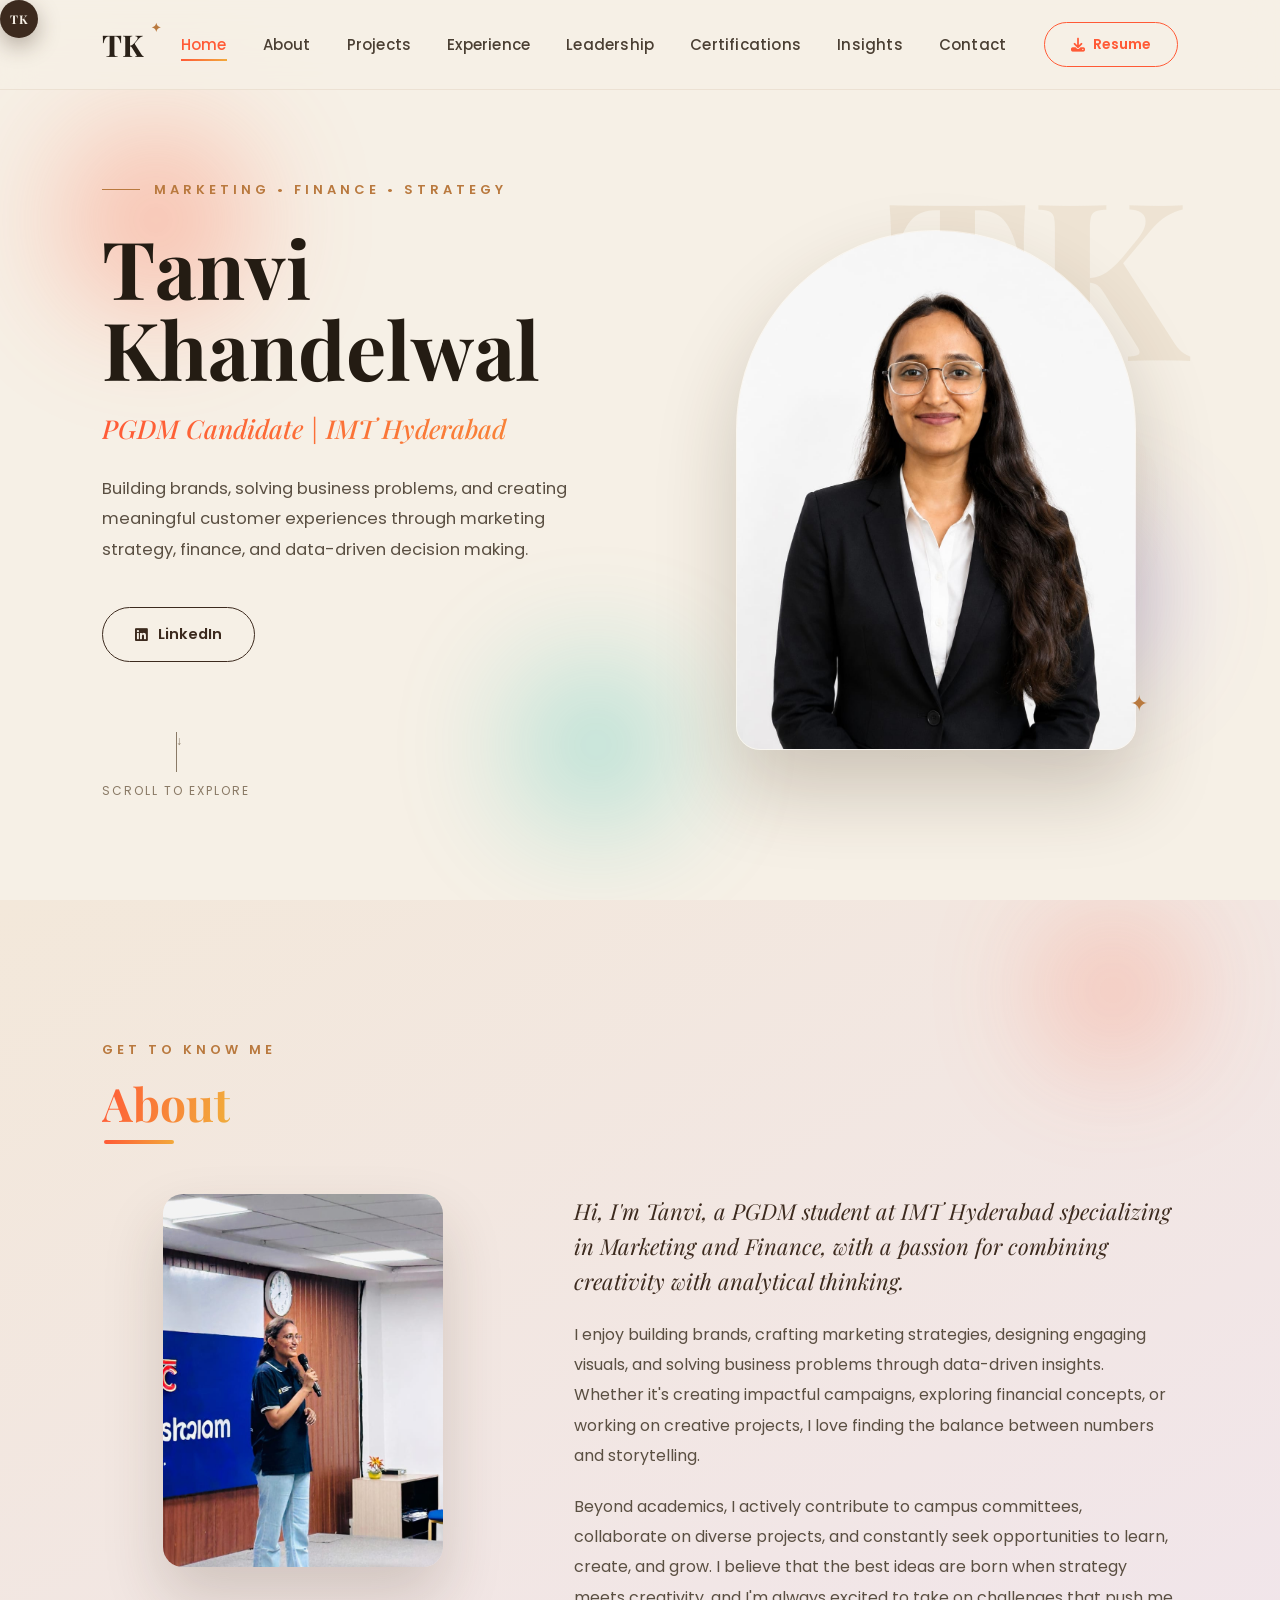
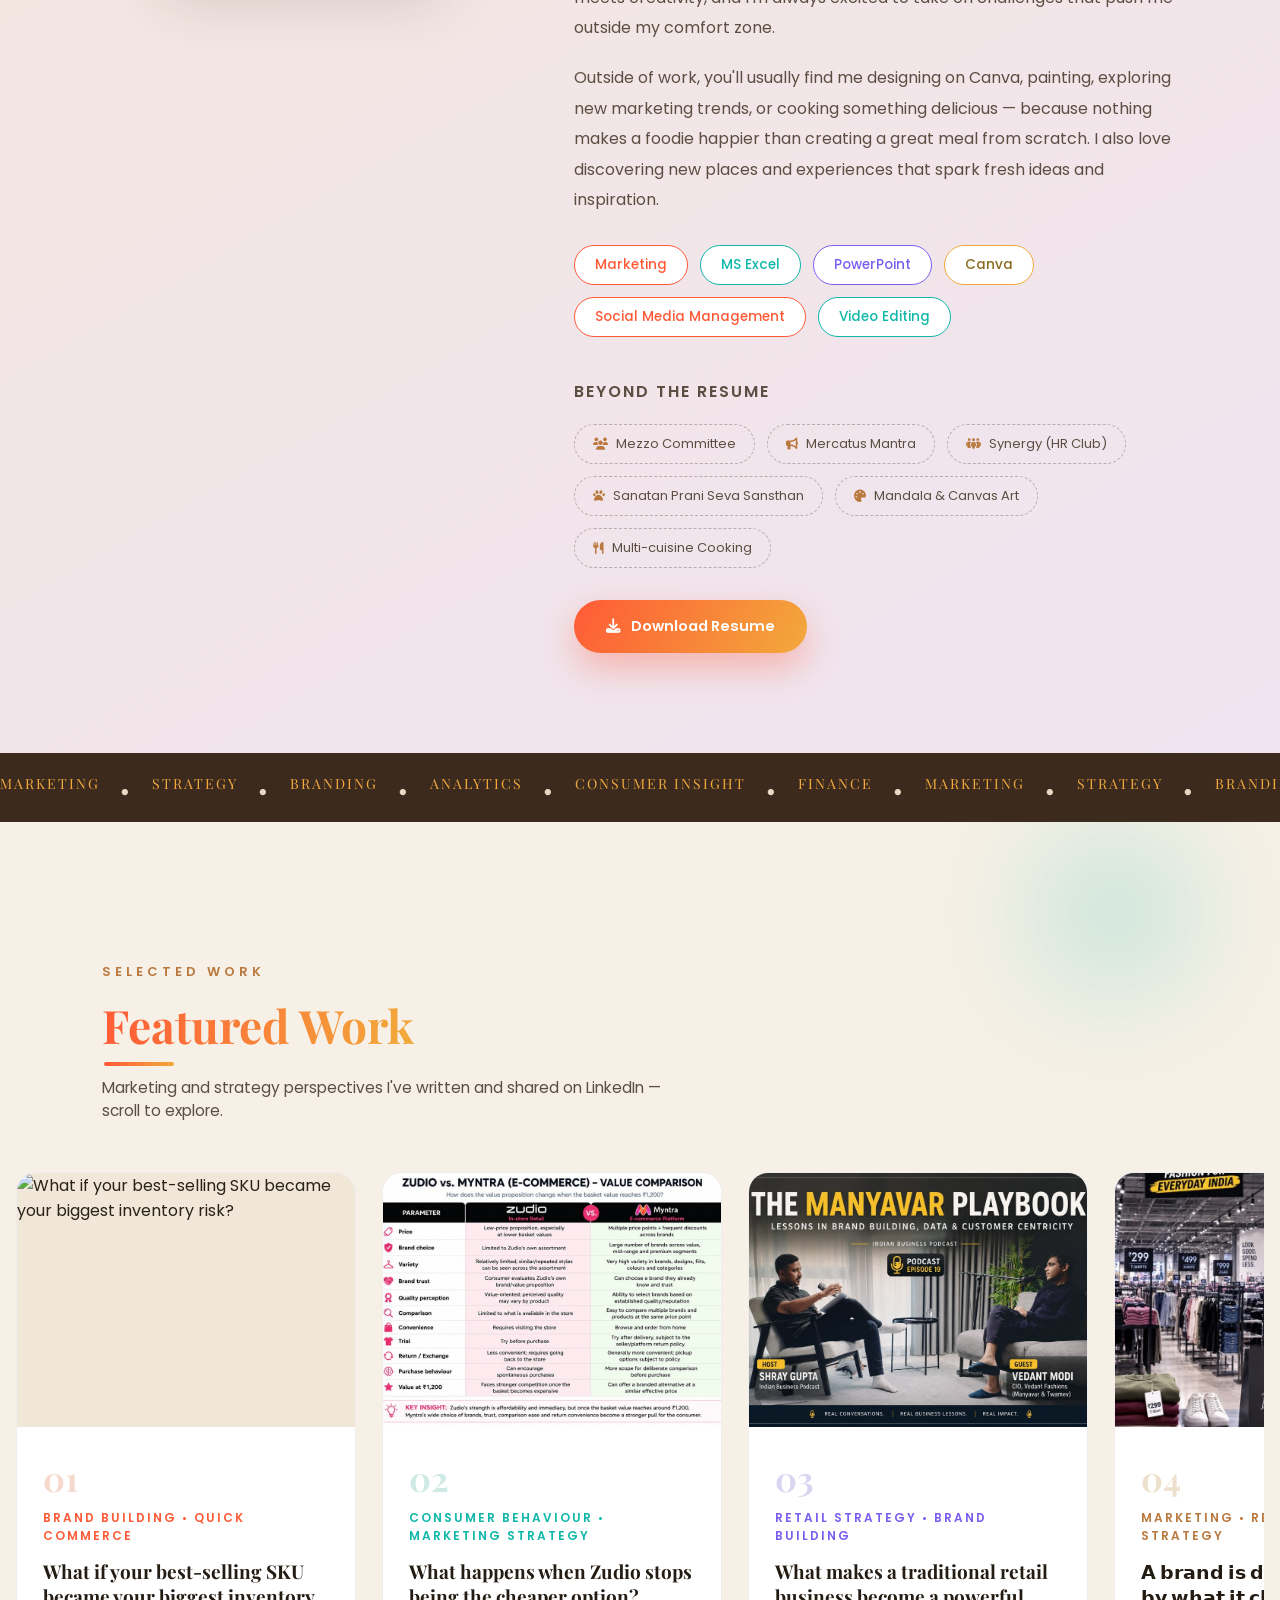
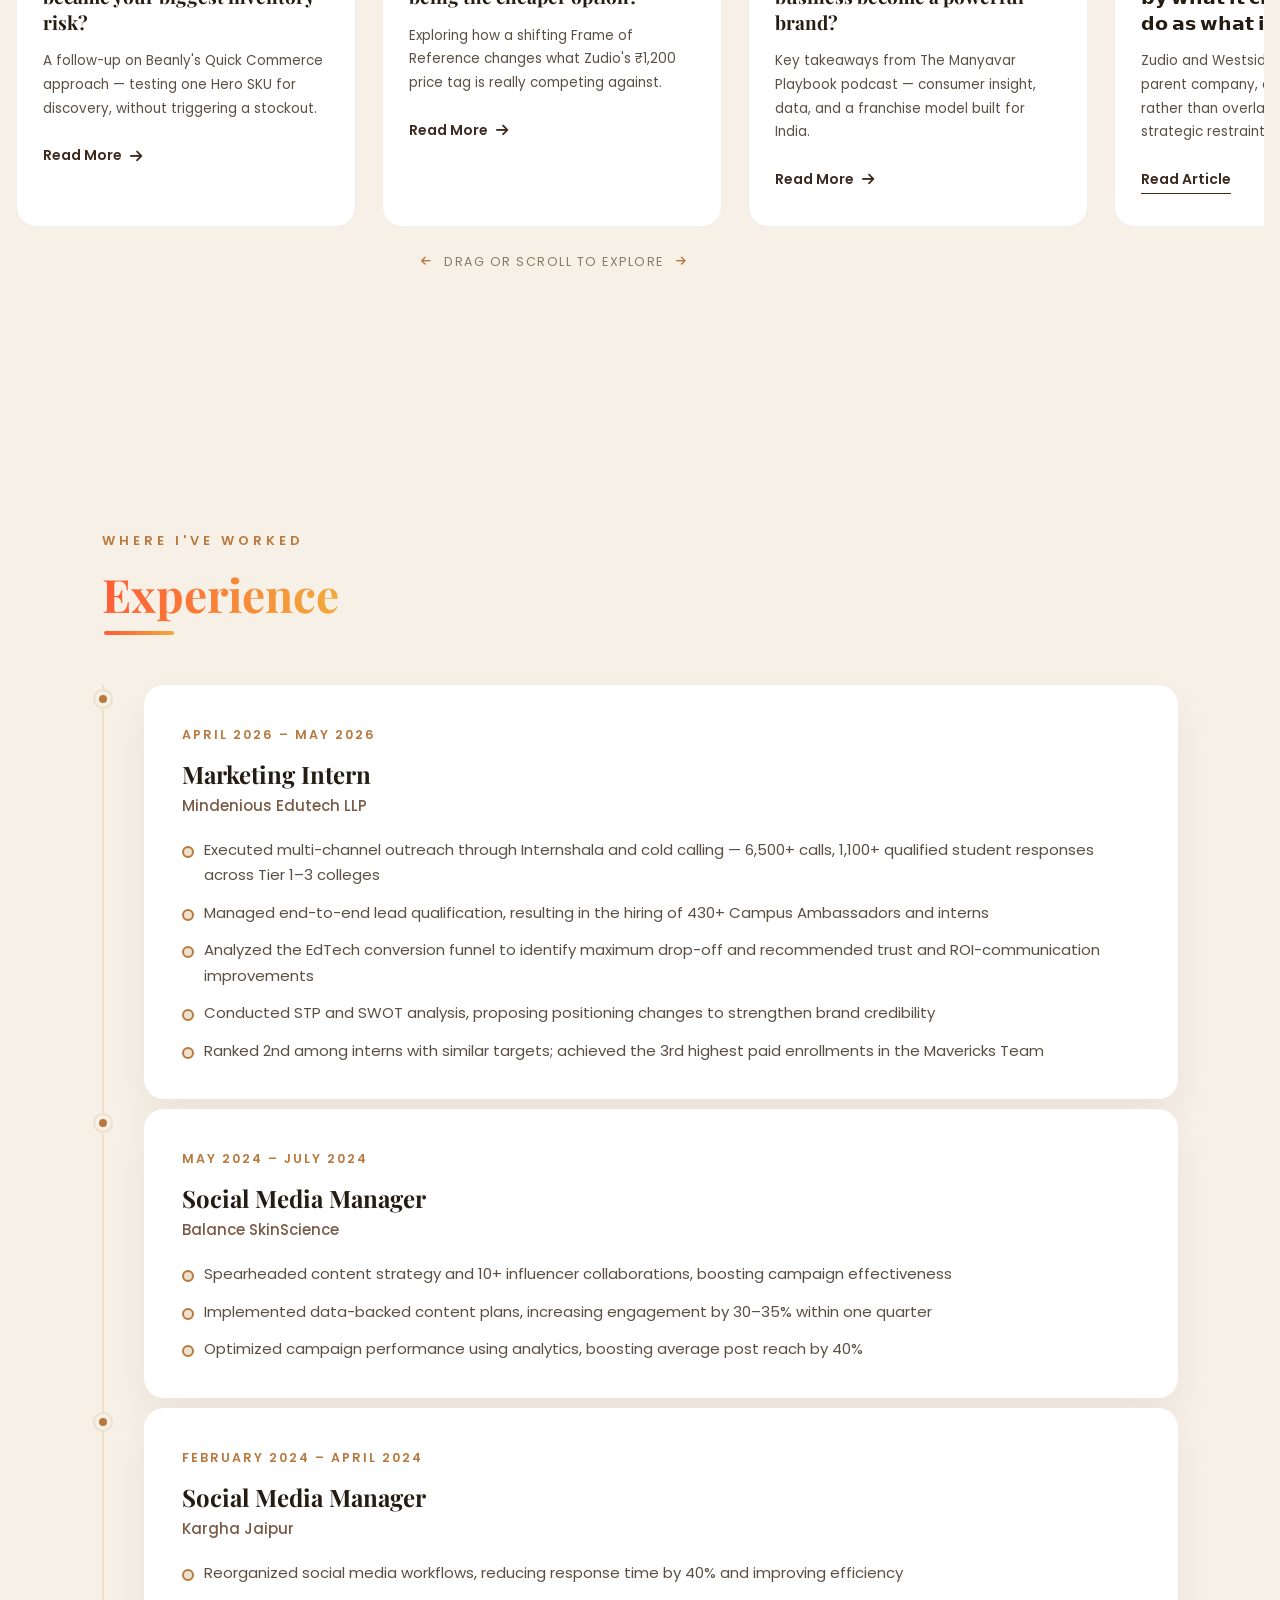
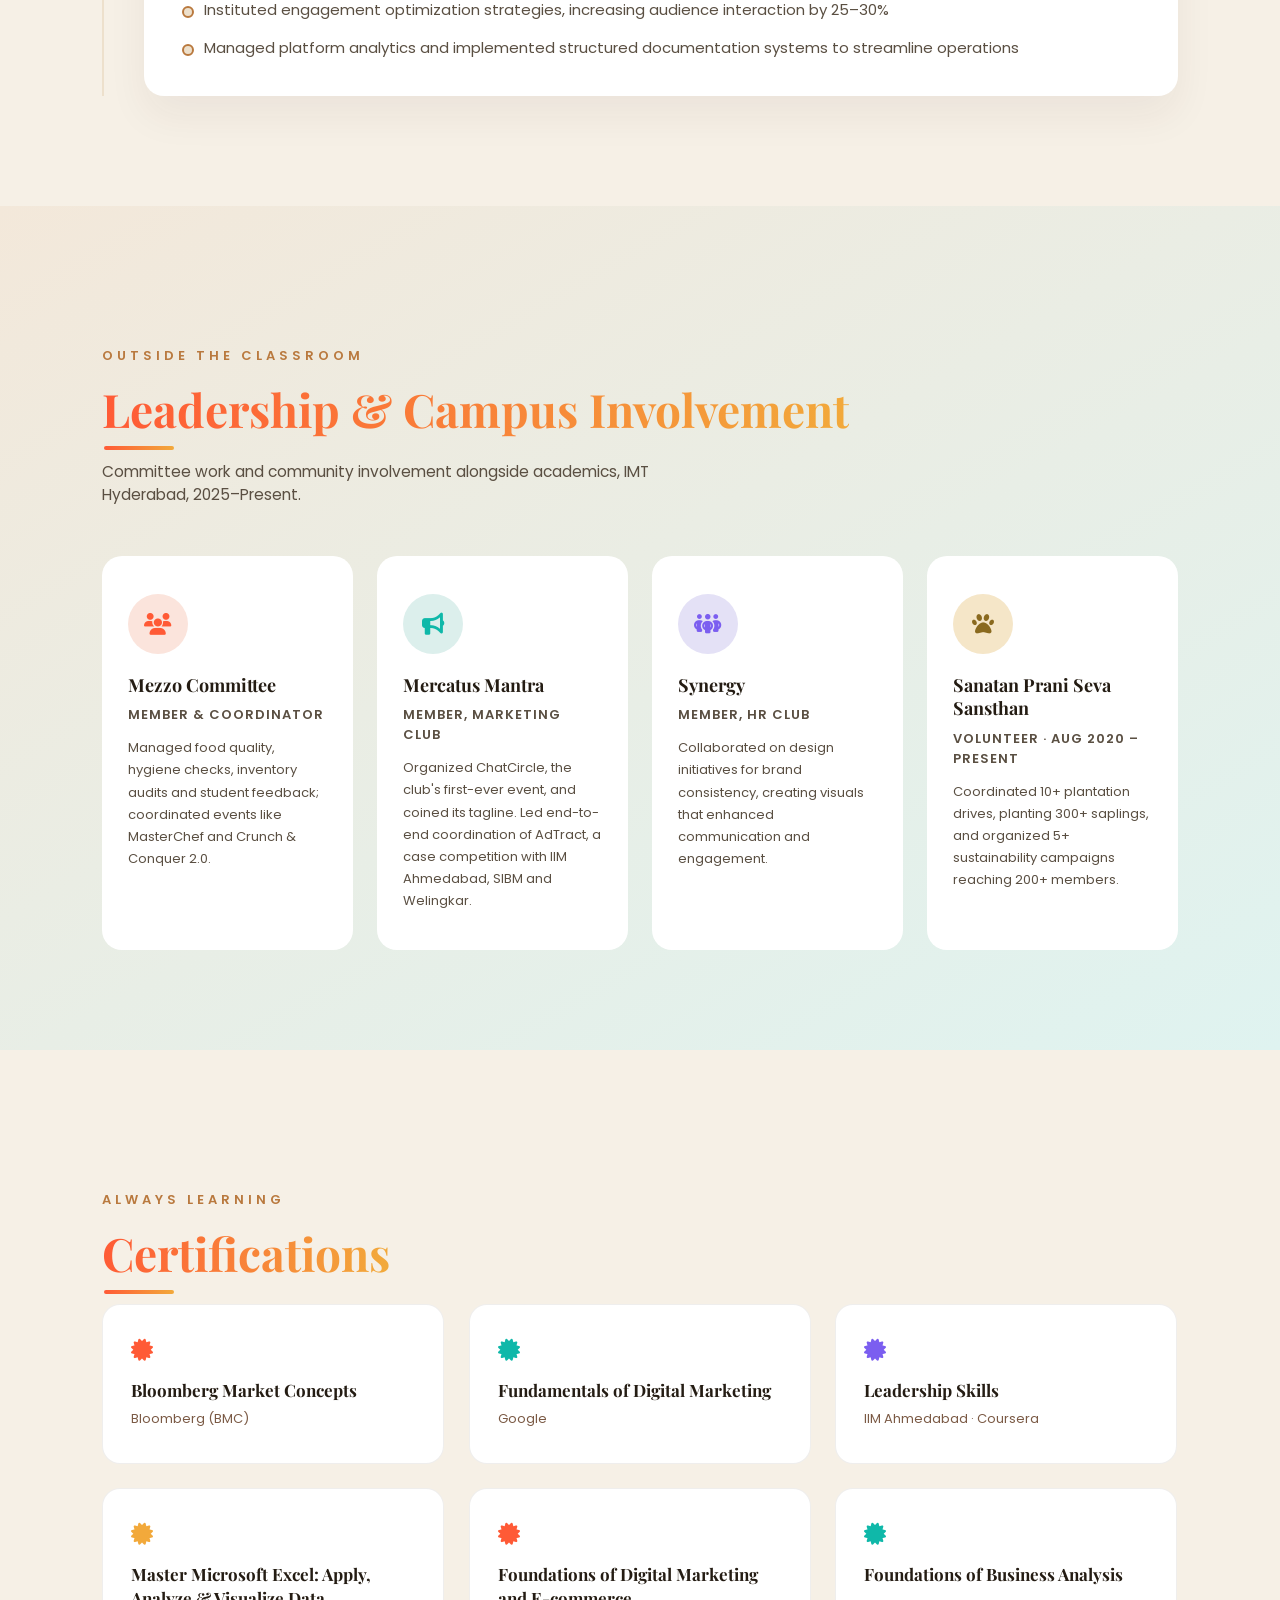
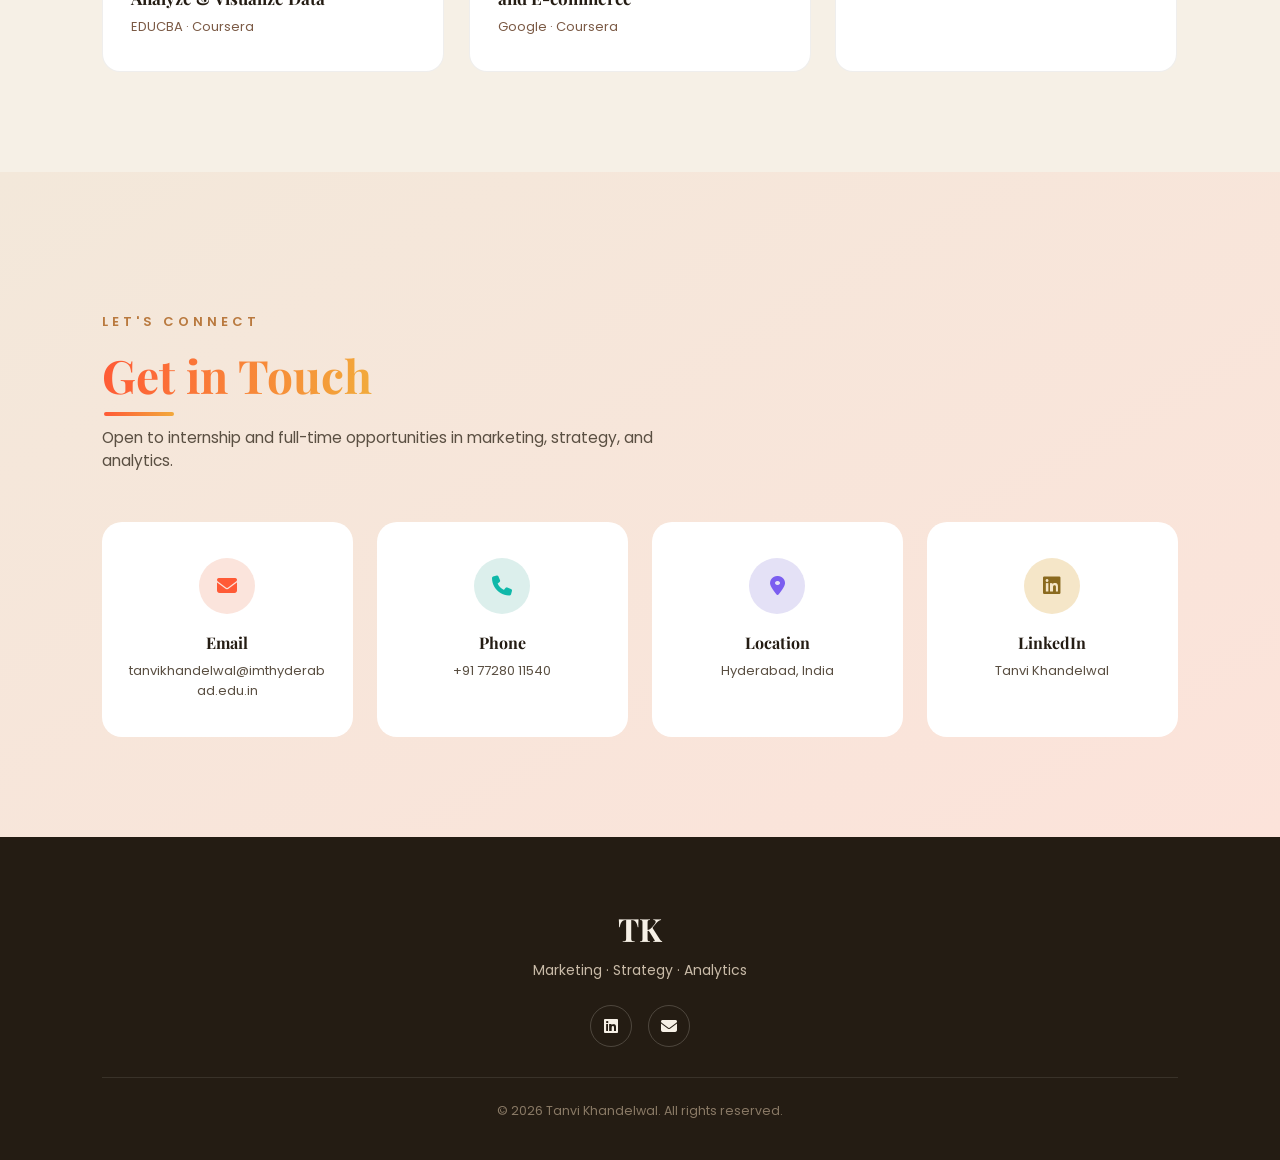
==== commit 7925de37: "Update index.html" ====
--- a/index.html
+++ b/index.html
@@ -287,12 +287,34 @@
 <div class="work-card reveal">
 
 <div class="work-image">
+<img src="images/work/00-beanly-hero-sku.jpg" alt="What if your best-selling SKU became your biggest inventory risk?" loading="lazy">
+</div>
+
+<div class="work-body">
+
+<span class="work-index">01</span>
+
+<span class="work-category">Brand Building • Quick Commerce</span>
+
+<h3>What if your best-selling SKU became your biggest inventory risk?</h3>
+
+<p>A follow-up on Beanly's Quick Commerce approach — testing one Hero SKU for discovery, without triggering a stockout.</p>
+
+<button type="button" class="work-link work-modal-trigger" data-modal-target="modal-beanly-hero-sku">Read More <i class="fa-solid fa-arrow-right"></i></button>
+
+</div>
+
+</div>
+
+<div class="work-card reveal">
+
+<div class="work-image">
 <img src="images/work/00-zudio-myntra-for.jpg" alt="Zudio vs Myntra value comparison at ₹1,200" loading="lazy">
 </div>
 
 <div class="work-body">
 
-<span class="work-index">01</span>
+<span class="work-index">02</span>
 
 <span class="work-category">Consumer Behaviour • Marketing Strategy</span>
 
@@ -314,7 +336,7 @@
 
 <div class="work-body">
 
-<span class="work-index">02</span>
+<span class="work-index">03</span>
 
 <span class="work-category">Retail Strategy • Brand Building</span>
 
@@ -336,7 +358,7 @@
 
 <div class="work-body">
 
-<span class="work-index">03</span>
+<span class="work-index">04</span>
 
 <span class="work-category">Marketing • Retail • Brand Strategy</span>
 
@@ -358,7 +380,7 @@
 
 <div class="work-body">
 
-<span class="work-index">04</span>
+<span class="work-index">05</span>
 
 <span class="work-category">Brand Building • D2C</span>
 
@@ -380,7 +402,7 @@
 
 <div class="work-body">
 
-<span class="work-index">05</span>
+<span class="work-index">06</span>
 
 <span class="work-category">Out-of-Home Marketing</span>
 
@@ -402,7 +424,7 @@
 
 <div class="work-body">
 
-<span class="work-index">06</span>
+<span class="work-index">07</span>
 
 <span class="work-category">Reflections</span>
 
@@ -424,7 +446,7 @@
 
 <div class="work-body">
 
-<span class="work-index">07</span>
+<span class="work-index">08</span>
 
 <span class="work-category">Quick Commerce</span>
 
@@ -446,7 +468,7 @@
 
 <div class="work-body">
 
-<span class="work-index">08</span>
+<span class="work-index">09</span>
 
 <span class="work-category">Consumer Behaviour</span>
 
@@ -468,7 +490,7 @@
 
 <div class="work-body">
 
-<span class="work-index">09</span>
+<span class="work-index">10</span>
 
 <span class="work-category">Quick Commerce</span>
 
@@ -490,7 +512,7 @@
 
 <div class="work-body">
 
-<span class="work-index">10</span>
+<span class="work-index">11</span>
 
 <span class="work-category">Quick Commerce</span>
 
@@ -512,7 +534,7 @@
 
 <div class="work-body">
 
-<span class="work-index">11</span>
+<span class="work-index">12</span>
 
 <span class="work-category">Brand Experience</span>
 
@@ -534,7 +556,7 @@
 
 <div class="work-body">
 
-<span class="work-index">12</span>
+<span class="work-index">13</span>
 
 <span class="work-category">Marketing Strategy</span>
 
@@ -556,7 +578,7 @@
 
 <div class="work-body">
 
-<span class="work-index">13</span>
+<span class="work-index">14</span>
 
 <span class="work-category">Personal Growth</span>
 
@@ -578,7 +600,7 @@
 
 <div class="work-body">
 
-<span class="work-index">14</span>
+<span class="work-index">15</span>
 
 <span class="work-category">Personal Reflections</span>
 
@@ -600,7 +622,7 @@
 
 <div class="work-body">
 
-<span class="work-index">15</span>
+<span class="work-index">16</span>
 
 <span class="work-category">MBA Journey</span>
 
@@ -1016,9 +1038,53 @@
 
 <p>The key insight? Zudio doesn't necessarily become expensive at ₹1,200. The consumer's Frame of Reference changes.</p>
 
-<p>Thank you, Sir, for the thought-provoking direction that made me look at this from a different angle!</p>
-
 <p class="work-modal-question">What would you choose at ₹1,200 — Zudio or a branded alternative on Myntra?</p>
+
+</template>
+
+<template id="modal-beanly-hero-sku">
+
+<img src="images/work/00-beanly-hero-sku.jpg" alt="Beanly Hero SKU quick commerce strategy" class="work-modal-img">
+
+<span class="work-modal-category">Brand Building • Quick Commerce</span>
+
+<h3>What if your best-selling SKU became your biggest inventory risk?</h3>
+
+<p>A thought I had while taking forward the discussion on Beanly and Quick Commerce.</p>
+
+<p>If a young coffee brand wants to use Quick Commerce primarily for customer discovery, I wouldn't start by putting the entire portfolio everywhere. I'd start with one Hero SKU. But the real challenge is: how do you create demand without creating a stockout?</p>
+
+<p>My approach would be simple: make one product easy to try.</p>
+
+<ul class="work-modal-list">
+
+<li>Give the Hero SKU a clear "Start Here" positioning</li>
+
+<li>Build trial packs around it</li>
+
+<li>Create relevant bundles</li>
+
+<li>Use sponsored discovery selectively</li>
+
+<li>Push occasion-based messaging like "Your everyday coffee fix"</li>
+
+</ul>
+
+<p>The objective isn't to sell one pack. It is: Discovery → Trial → Repeat → Cross-sell. Once someone enters the Beanly ecosystem through the Hero SKU, the next opportunity is to introduce them to the wider portfolio.</p>
+
+<p>But there's another side to the equation: inventory. Imagine a campaign takes daily demand from 20 units to 60. Sounds great — until the nearest dark store has only 30 units. Now: marketing works → demand spikes → product goes OOS → customer can't buy → discovery is lost.</p>
+
+<p>And overstocking isn't the answer either. Too much inventory can mean cash getting locked in slow-moving stock, while too little means lost sales and potentially weaker availability. So I'd treat the Hero SKU as a controlled experiment: Test → Learn → Replenish → Scale.</p>
+
+<p>Start with selected locations. Track store-level demand. Maintain a safety buffer. Increase visibility where inventory can support it. Then expand.</p>
+
+<p>And I wouldn't judge the experiment only by Hero SKU sales. I'd look at: new customers, repeat purchase, cross-sell, and availability &amp; cannibalisation.</p>
+
+<p>Because the real success isn't "How many Hero SKUs did we sell?" It is "How many customers did the Hero SKU bring into the Beanly brand?"</p>
+
+<p>That's where I think Quick Commerce gets really interesting — not just as a delivery channel, but as a discovery engine.</p>
+
+<p class="work-modal-question">Would you prioritise trial, bundles, or visibility if you were testing a Hero SKU?</p>
 
 </template>
 
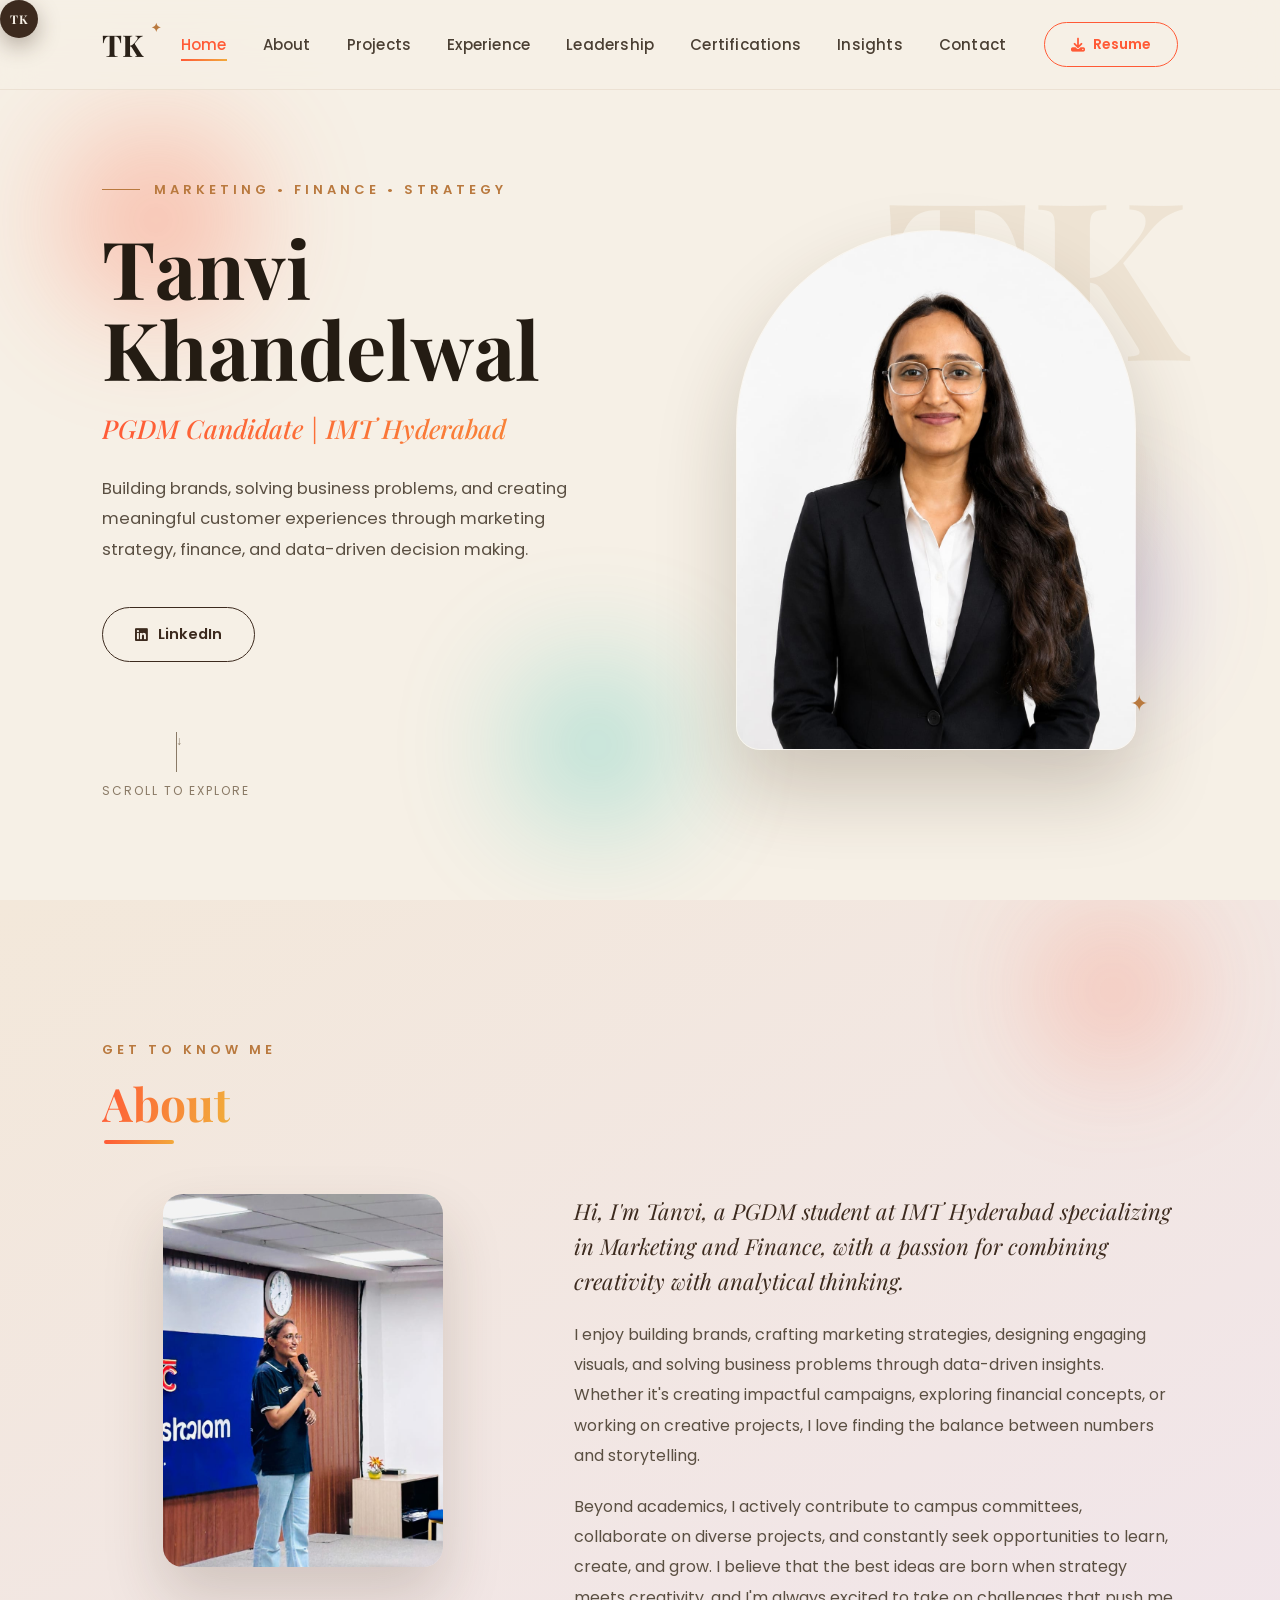
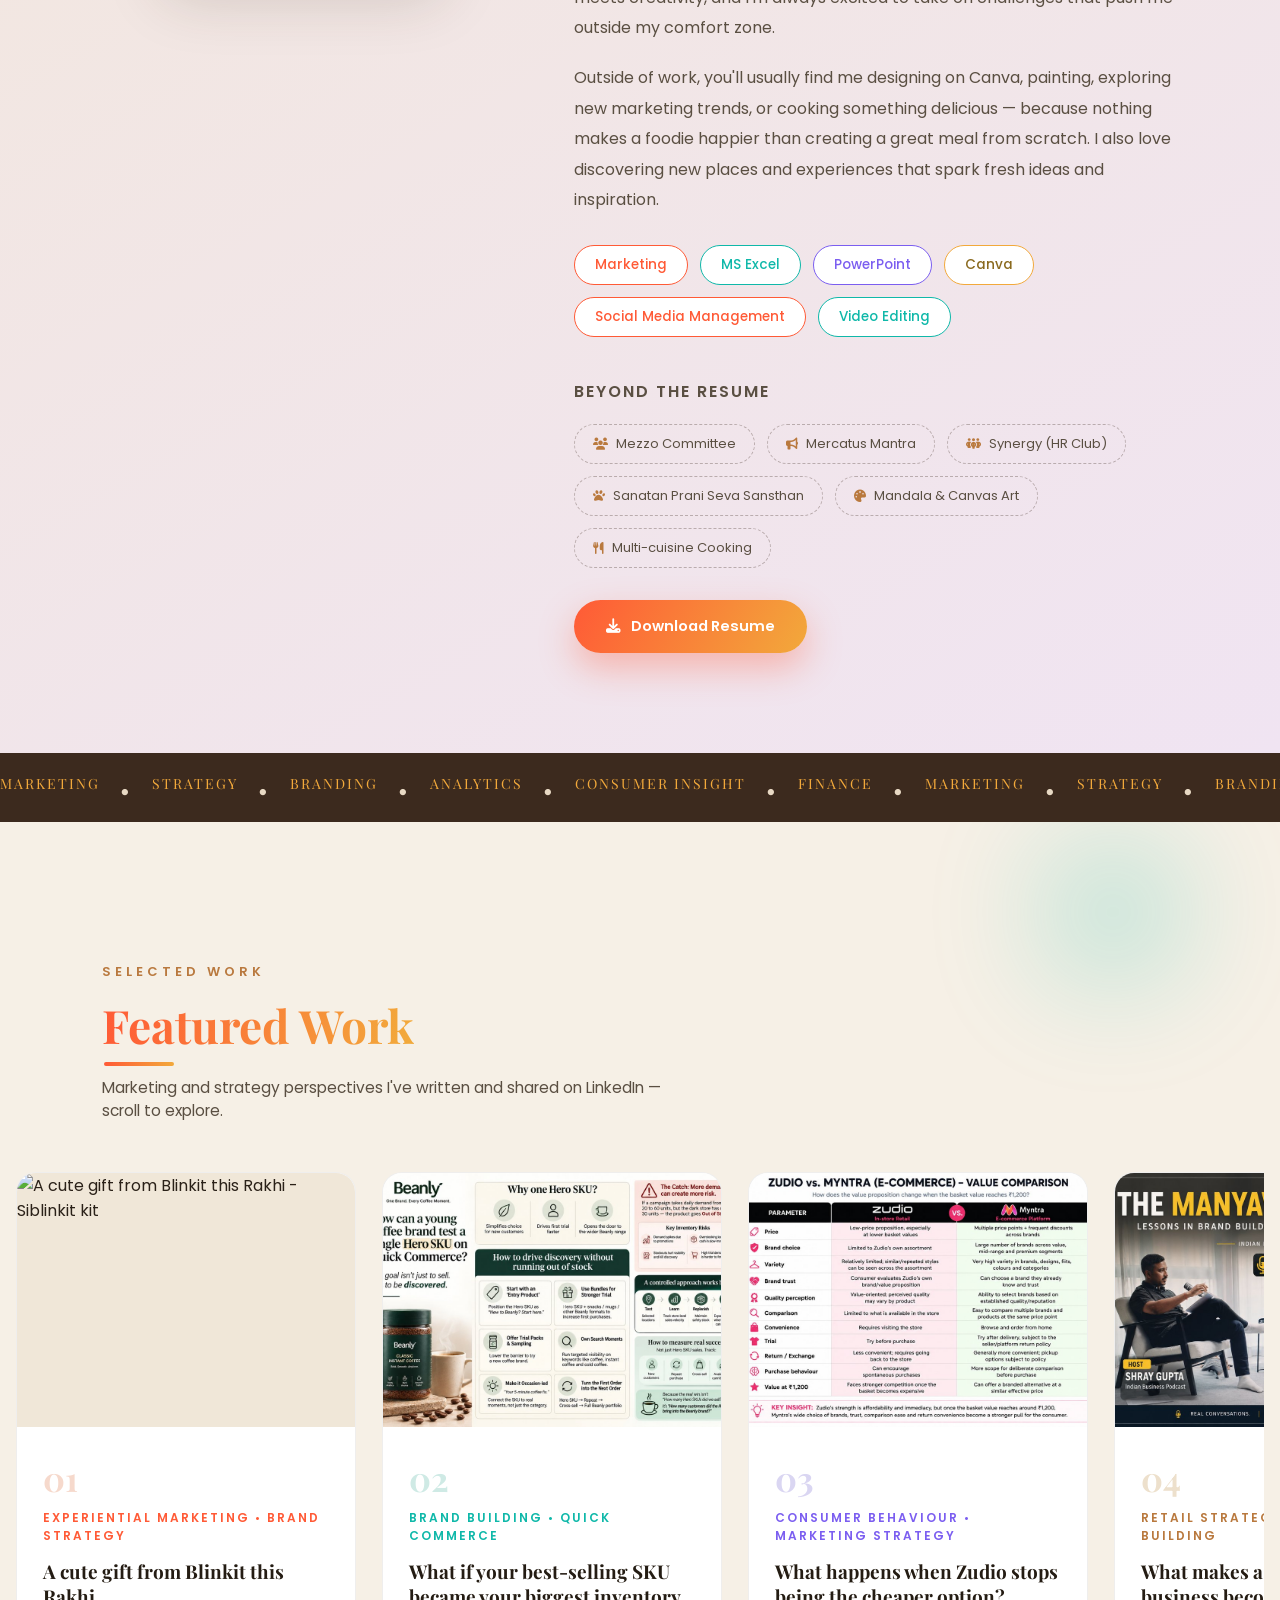
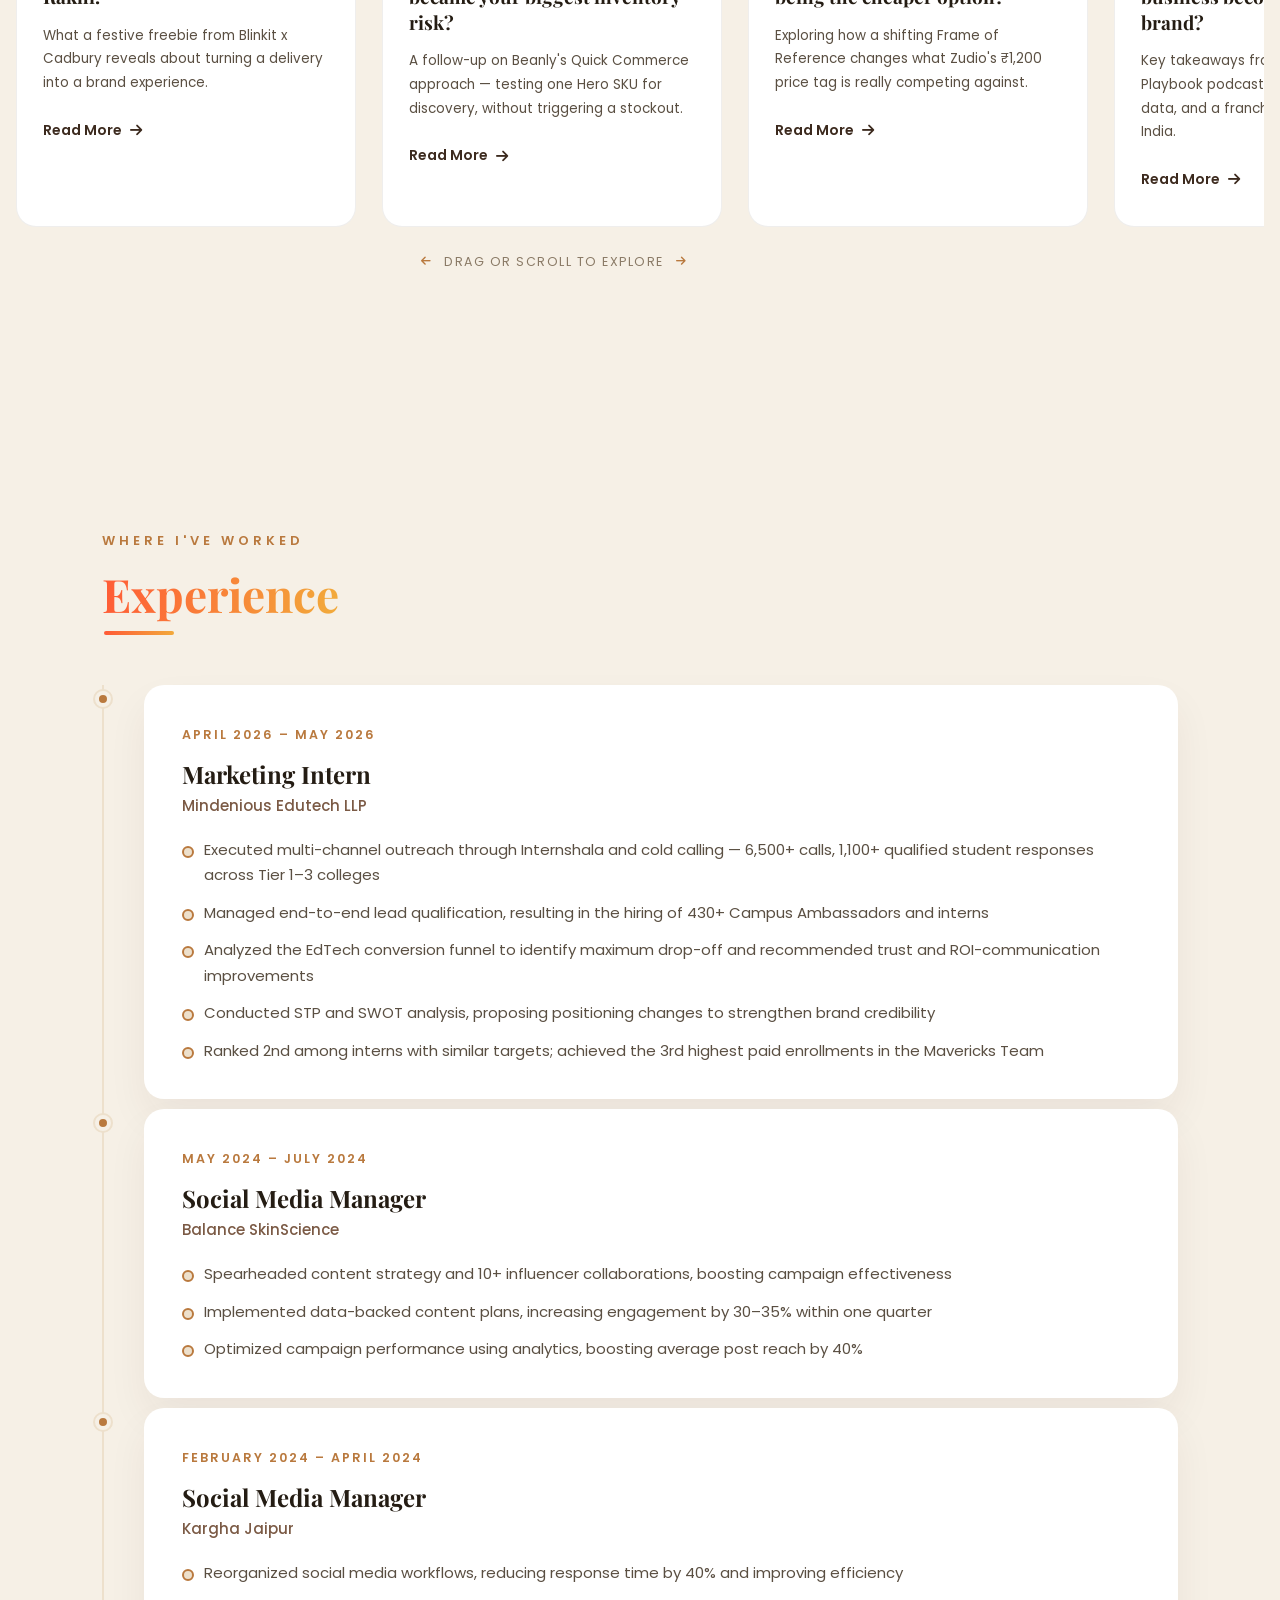
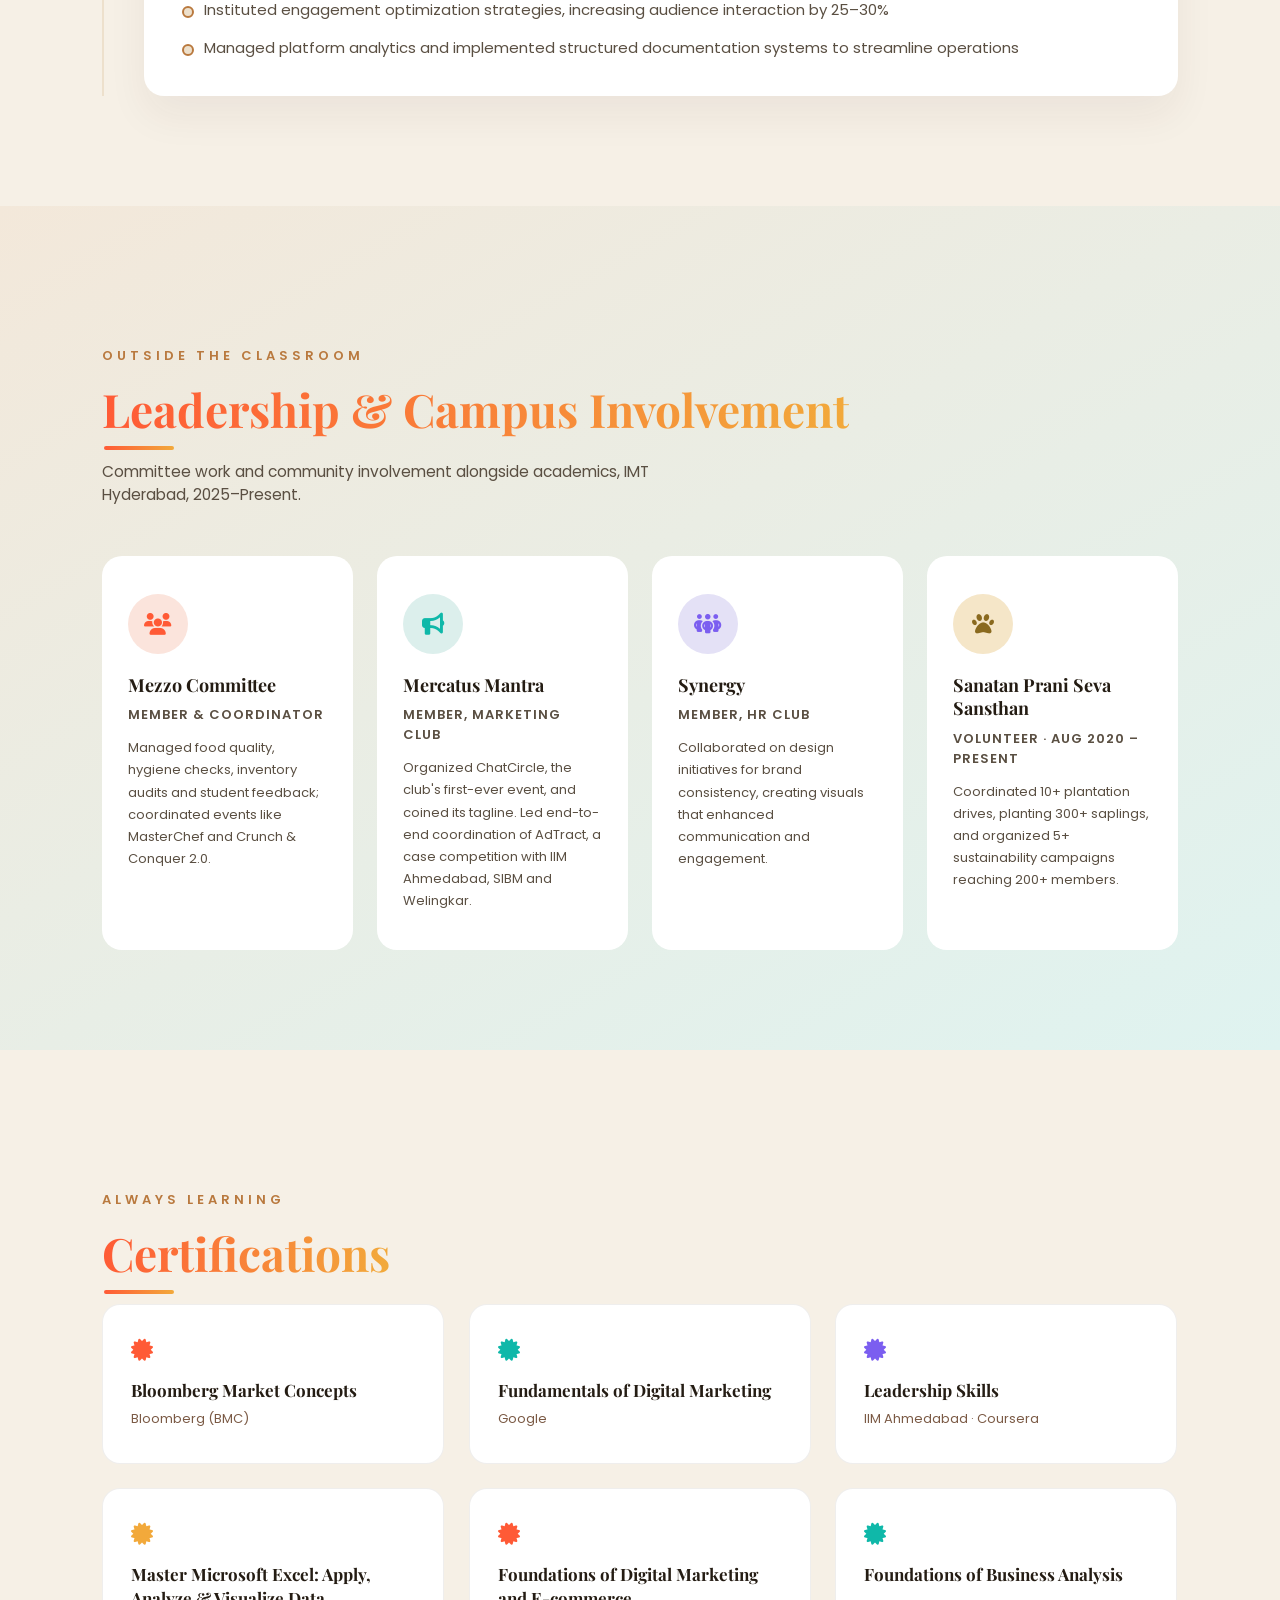
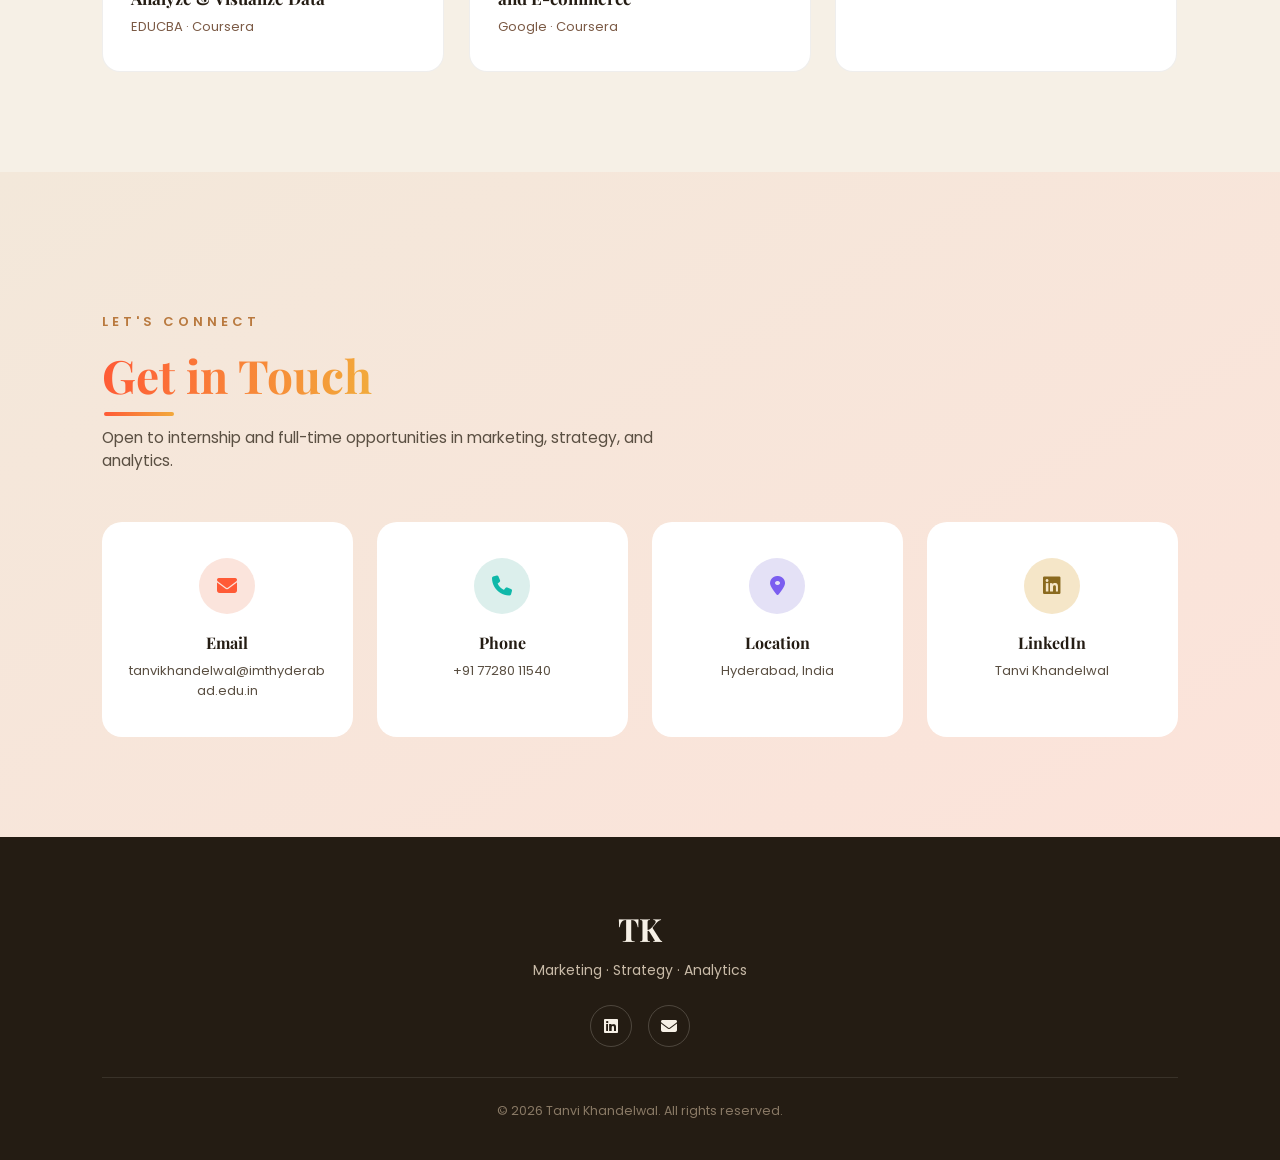
==== commit 7c64b9c7: "Update index.html" ====
--- a/index.html
+++ b/index.html
@@ -287,12 +287,34 @@
 <div class="work-card reveal">
 
 <div class="work-image">
+<img src="images/work/00-blinkit-cadbury-rakhi.jpg" alt="A cute gift from Blinkit this Rakhi - Siblinkit kit" loading="lazy">
+</div>
+
+<div class="work-body">
+
+<span class="work-index">01</span>
+
+<span class="work-category">Experiential Marketing • Brand Strategy</span>
+
+<h3>A cute gift from Blinkit this Rakhi.</h3>
+
+<p>What a festive freebie from Blinkit x Cadbury reveals about turning a delivery into a brand experience.</p>
+
+<button type="button" class="work-link work-modal-trigger" data-modal-target="modal-blinkit-cadbury-rakhi">Read More <i class="fa-solid fa-arrow-right"></i></button>
+
+</div>
+
+</div>
+
+<div class="work-card reveal">
+
+<div class="work-image">
 <img src="images/work/00-beanly-hero-sku.jpg" alt="What if your best-selling SKU became your biggest inventory risk?" loading="lazy">
 </div>
 
 <div class="work-body">
 
-<span class="work-index">01</span>
+<span class="work-index">02</span>
 
 <span class="work-category">Brand Building • Quick Commerce</span>
 
@@ -314,7 +336,7 @@
 
 <div class="work-body">
 
-<span class="work-index">02</span>
+<span class="work-index">03</span>
 
 <span class="work-category">Consumer Behaviour • Marketing Strategy</span>
 
@@ -336,7 +358,7 @@
 
 <div class="work-body">
 
-<span class="work-index">03</span>
+<span class="work-index">04</span>
 
 <span class="work-category">Retail Strategy • Brand Building</span>
 
@@ -358,7 +380,7 @@
 
 <div class="work-body">
 
-<span class="work-index">04</span>
+<span class="work-index">05</span>
 
 <span class="work-category">Marketing • Retail • Brand Strategy</span>
 
@@ -380,7 +402,7 @@
 
 <div class="work-body">
 
-<span class="work-index">05</span>
+<span class="work-index">06</span>
 
 <span class="work-category">Brand Building • D2C</span>
 
@@ -402,7 +424,7 @@
 
 <div class="work-body">
 
-<span class="work-index">06</span>
+<span class="work-index">07</span>
 
 <span class="work-category">Out-of-Home Marketing</span>
 
@@ -424,7 +446,7 @@
 
 <div class="work-body">
 
-<span class="work-index">07</span>
+<span class="work-index">08</span>
 
 <span class="work-category">Reflections</span>
 
@@ -446,7 +468,7 @@
 
 <div class="work-body">
 
-<span class="work-index">08</span>
+<span class="work-index">09</span>
 
 <span class="work-category">Quick Commerce</span>
 
@@ -468,7 +490,7 @@
 
 <div class="work-body">
 
-<span class="work-index">09</span>
+<span class="work-index">10</span>
 
 <span class="work-category">Consumer Behaviour</span>
 
@@ -490,7 +512,7 @@
 
 <div class="work-body">
 
-<span class="work-index">10</span>
+<span class="work-index">11</span>
 
 <span class="work-category">Quick Commerce</span>
 
@@ -512,7 +534,7 @@
 
 <div class="work-body">
 
-<span class="work-index">11</span>
+<span class="work-index">12</span>
 
 <span class="work-category">Quick Commerce</span>
 
@@ -534,7 +556,7 @@
 
 <div class="work-body">
 
-<span class="work-index">12</span>
+<span class="work-index">13</span>
 
 <span class="work-category">Brand Experience</span>
 
@@ -556,7 +578,7 @@
 
 <div class="work-body">
 
-<span class="work-index">13</span>
+<span class="work-index">14</span>
 
 <span class="work-category">Marketing Strategy</span>
 
@@ -578,7 +600,7 @@
 
 <div class="work-body">
 
-<span class="work-index">14</span>
+<span class="work-index">15</span>
 
 <span class="work-category">Personal Growth</span>
 
@@ -600,7 +622,7 @@
 
 <div class="work-body">
 
-<span class="work-index">15</span>
+<span class="work-index">16</span>
 
 <span class="work-category">Personal Reflections</span>
 
@@ -622,7 +644,7 @@
 
 <div class="work-body">
 
-<span class="work-index">16</span>
+<span class="work-index">17</span>
 
 <span class="work-category">MBA Journey</span>
 
@@ -1085,6 +1107,58 @@
 <p>That's where I think Quick Commerce gets really interesting — not just as a delivery channel, but as a discovery engine.</p>
 
 <p class="work-modal-question">Would you prioritise trial, bundles, or visibility if you were testing a Hero SKU?</p>
+
+</template>
+
+<template id="modal-blinkit-cadbury-rakhi">
+
+<img src="images/work/00-blinkit-cadbury-rakhi.jpg" alt="A cute gift from Blinkit this Rakhi - Siblinkit kit" class="work-modal-img">
+
+<span class="work-modal-category">Experiential Marketing • Brand Strategy</span>
+
+<h3>A cute gift from Blinkit this Rakhi. 💛</h3>
+
+<p>I ordered Cadbury Celebrations, and along with it came a little "Siblinkit" kit — a mirror, stickers, a Kaam-Chore Coin, a Divide &amp; Rule ruler and more. At first, I thought: cute festive freebie. Then I looked at it from a marketing lens.</p>
+
+<p class="work-modal-question">The freebie is a cost. The experience is an investment.</p>
+
+<p>Blinkit × Cadbury didn't just add something to my order. They created an experience around something incredibly relatable — siblings, their fights, their inside jokes and their bond.</p>
+
+<p>And there could be value for both brands beyond the immediate sale:</p>
+
+<p><strong>For Cadbury:</strong></p>
+
+<ul class="work-modal-list">
+
+<li>More reasons to choose Celebrations for Rakhi gifting</li>
+
+<li>Stronger association with sibling relationships</li>
+
+<li>Greater visibility at the point of purchase</li>
+
+</ul>
+
+<p><strong>For Blinkit:</strong></p>
+
+<ul class="work-modal-list">
+
+<li>A more memorable delivery experience</li>
+
+<li>Stronger emotional association with the platform</li>
+
+<li>Organic social sharing</li>
+
+<li>A reason to talk about the brand even after the transaction</li>
+
+</ul>
+
+<p>Does this guarantee higher sales? Not necessarily. Without campaign data, we can't claim that.</p>
+
+<p>But did it increase the perceived value of my purchase? Absolutely.</p>
+
+<p>And the fact that I'm writing about it days later might just be the best proof of the experience working. :)</p>
+
+<p class="work-modal-question">Rakhi is over. But the memory isn't. 💛</p>
 
 </template>
 
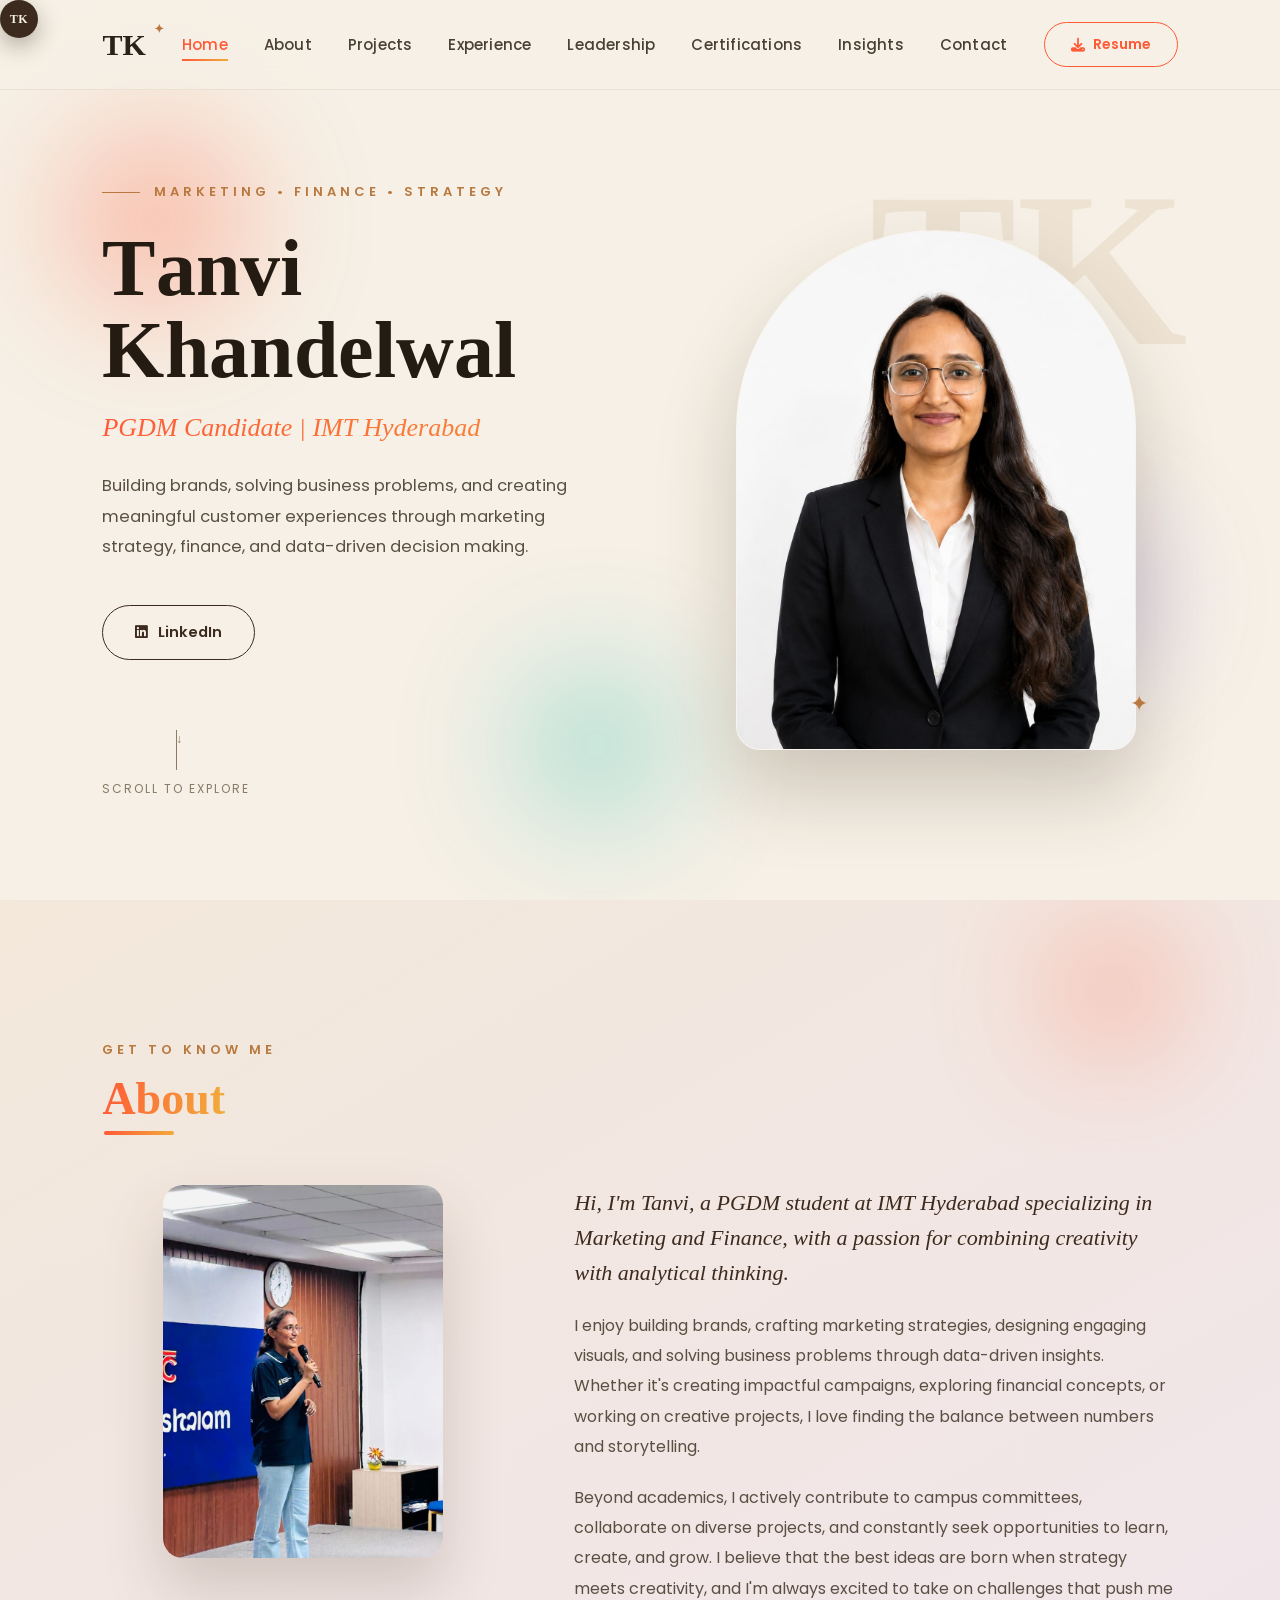
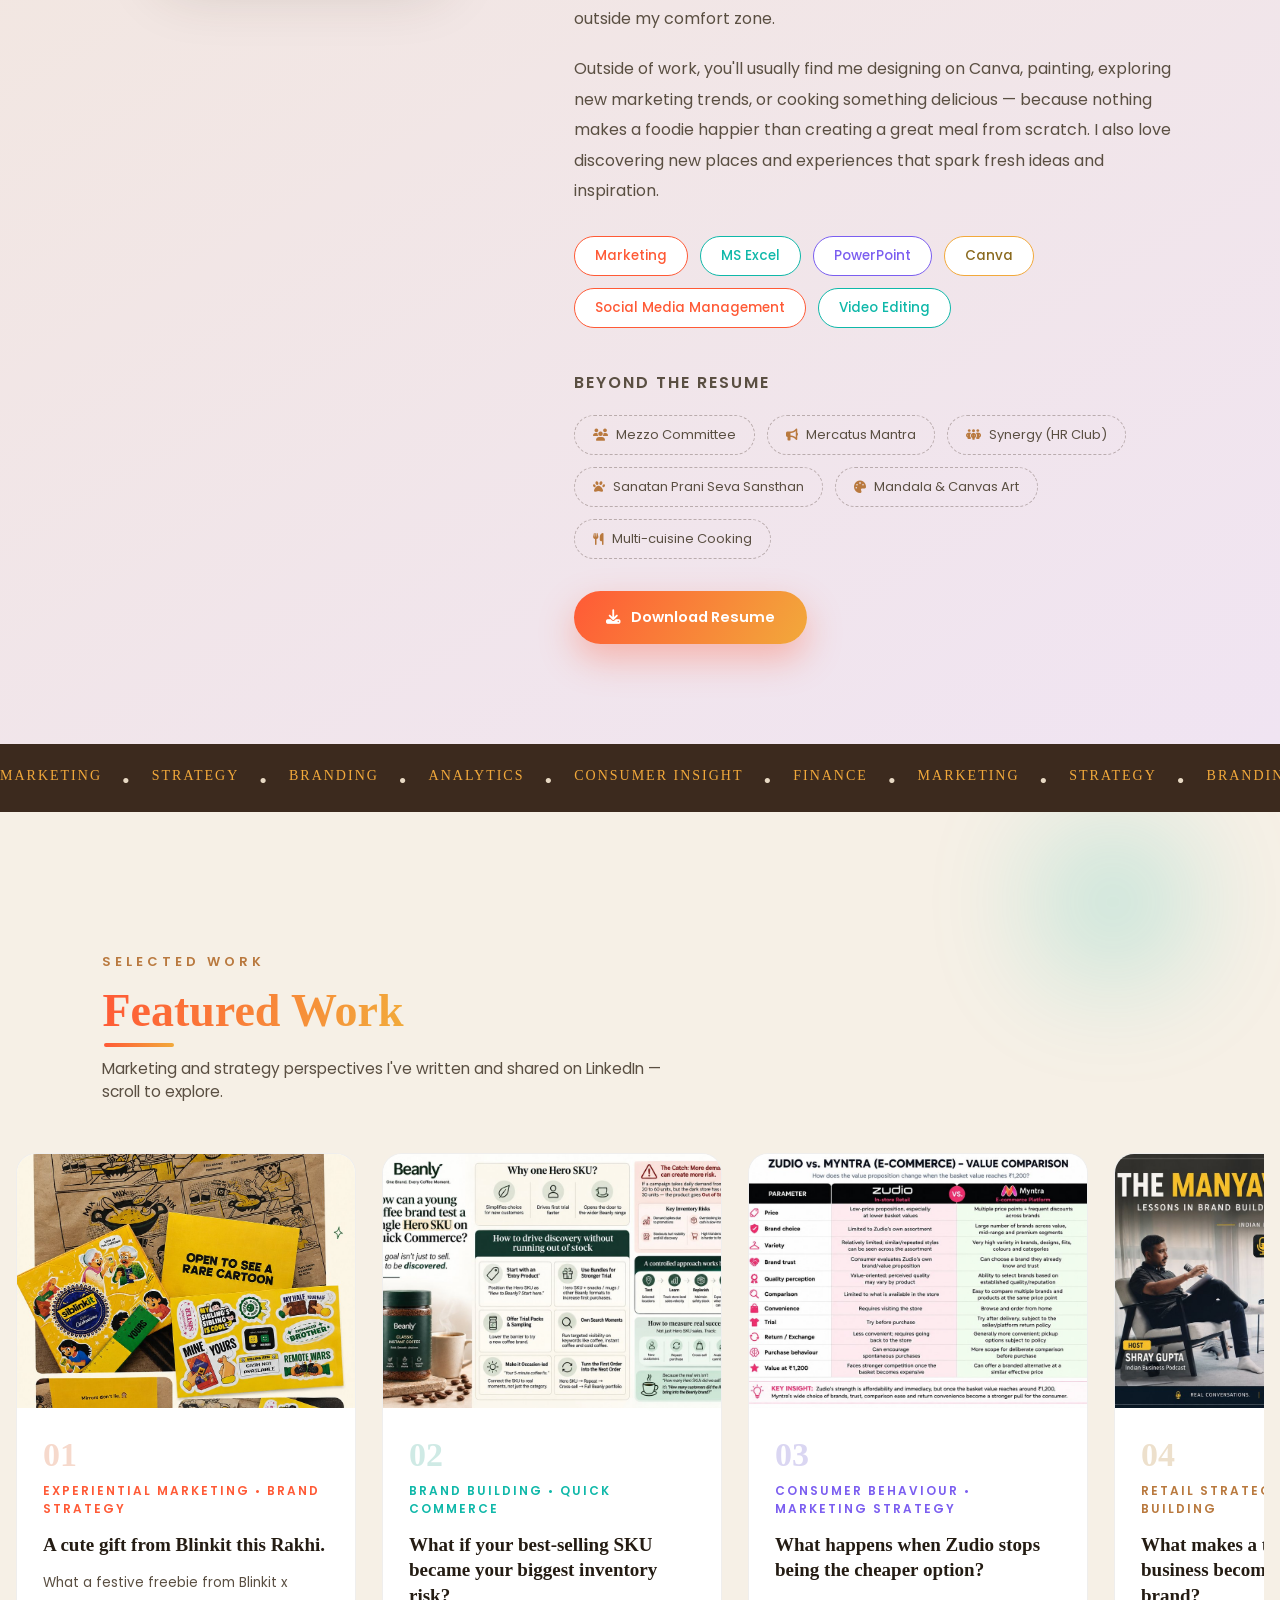
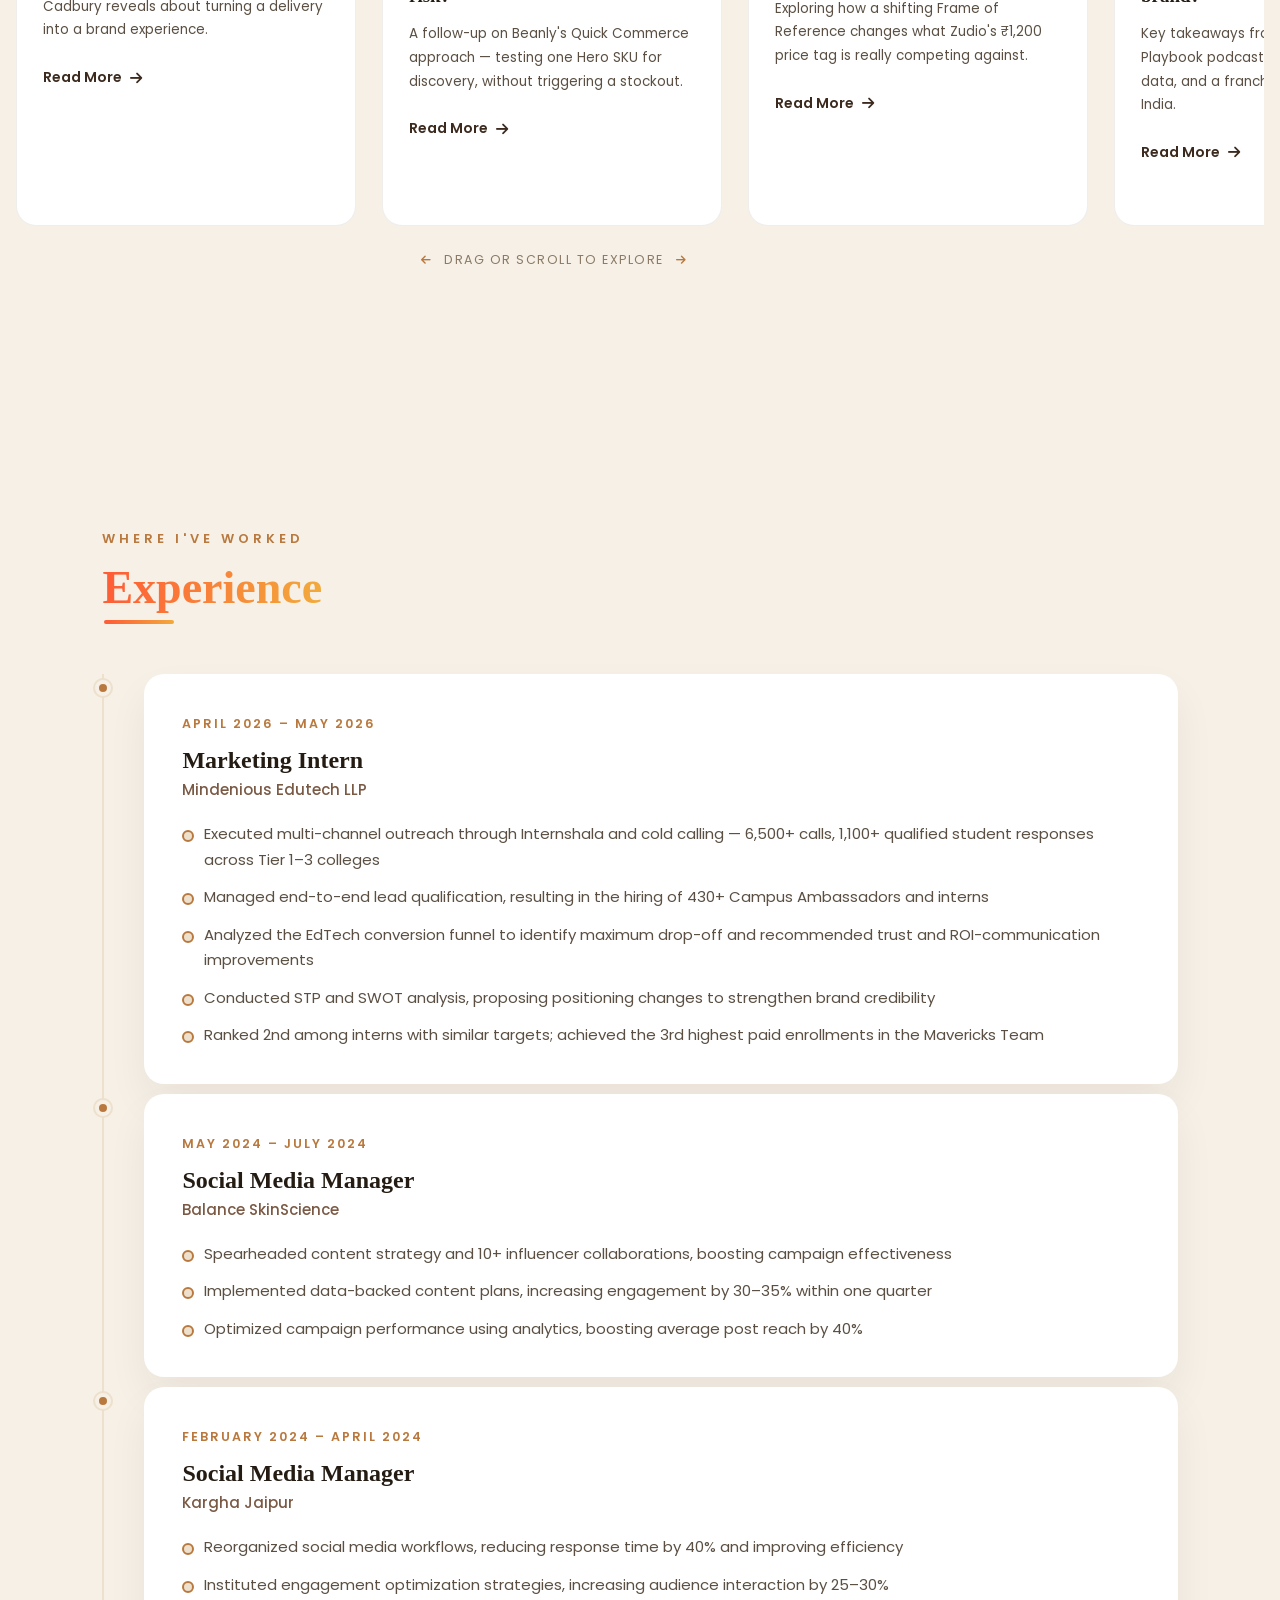
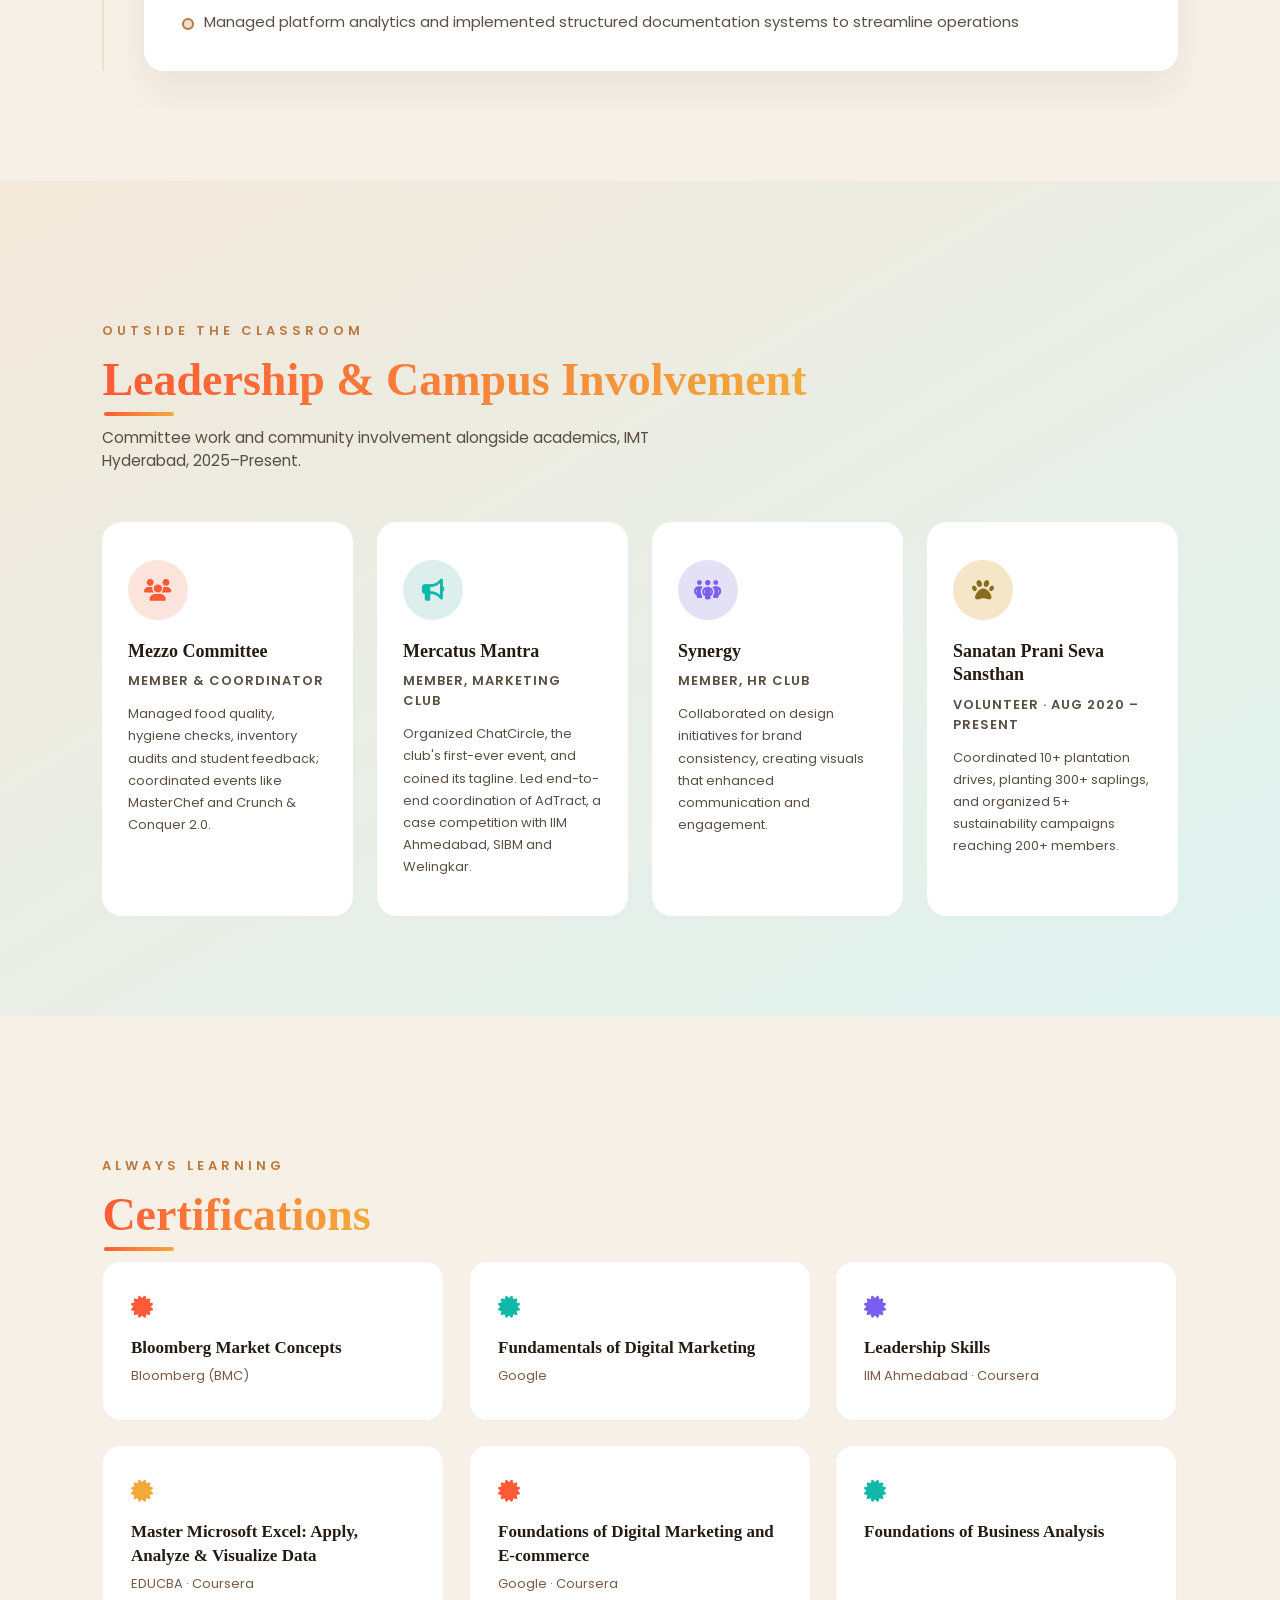
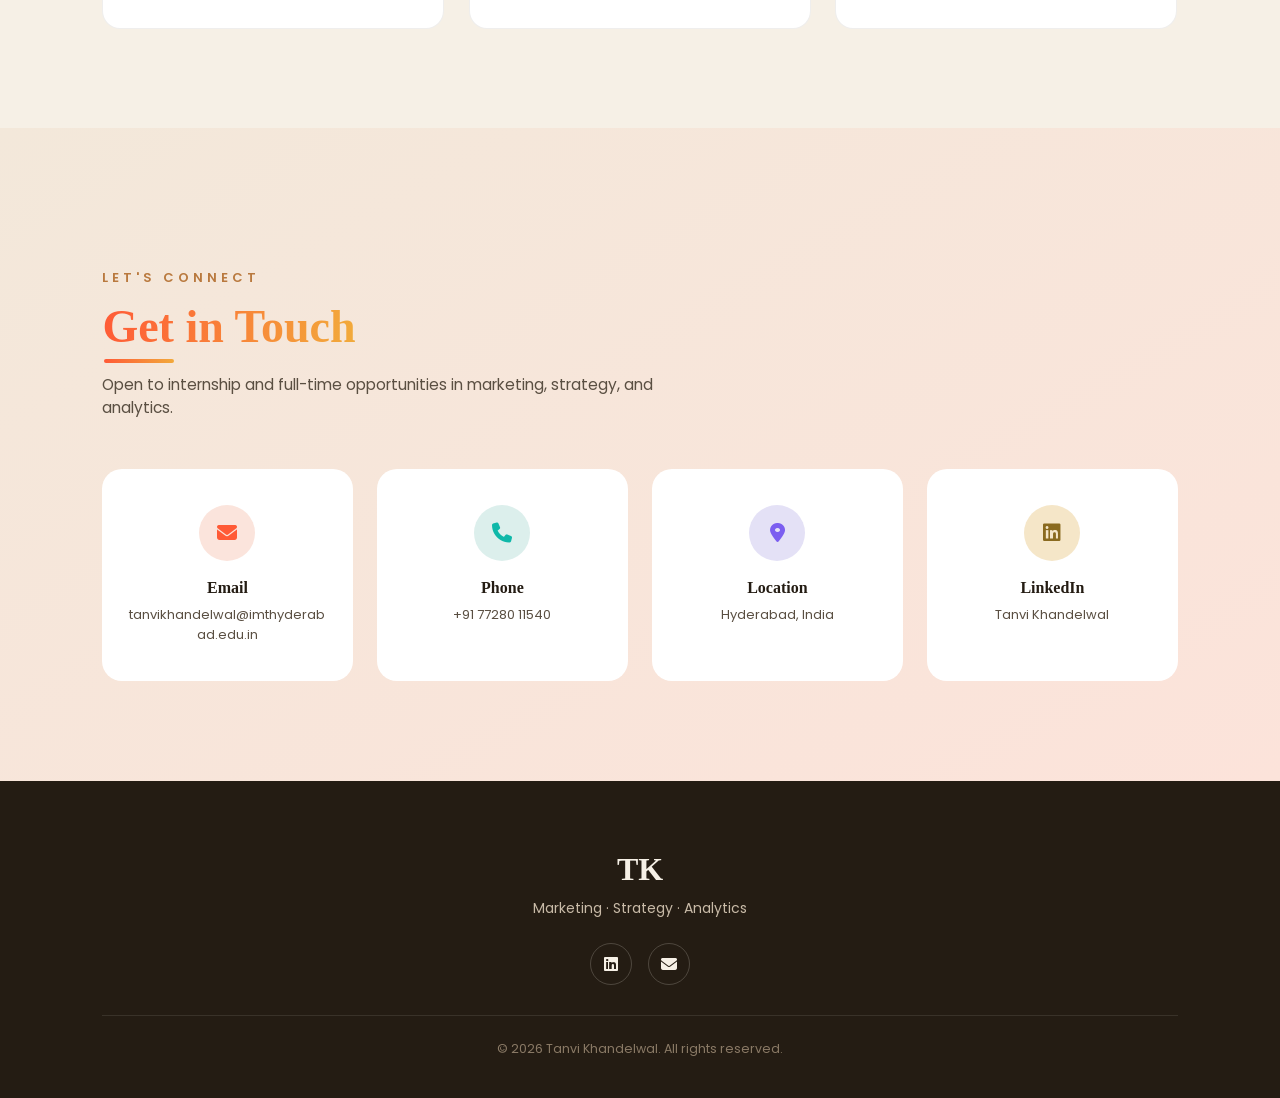
==== commit ea995f16: "Update index.html" ====
--- a/index.html
+++ b/index.html
@@ -14,7 +14,7 @@
     <link rel="preconnect" href="https://fonts.googleapis.com">
     <link rel="preconnect" href="https://fonts.gstatic.com" crossorigin>
 
-    <link href="https://fonts.googleapis.com/css2?family=Playfair+Display:wght@500;600;700;800&family=Poppins:wght@300;400;500;600;700&display=swap" rel="stylesheet">
+    <link href="https://fonts.googleapis.com/css2?family=Almendra:ital,wght@0,400;0,700;1,400;1,700&family=Caveat:wght@500;700&family=Poppins:wght@300;400;500;600;700&display=swap" rel="stylesheet">
 
     <!-- Icons -->
     <link rel="stylesheet"
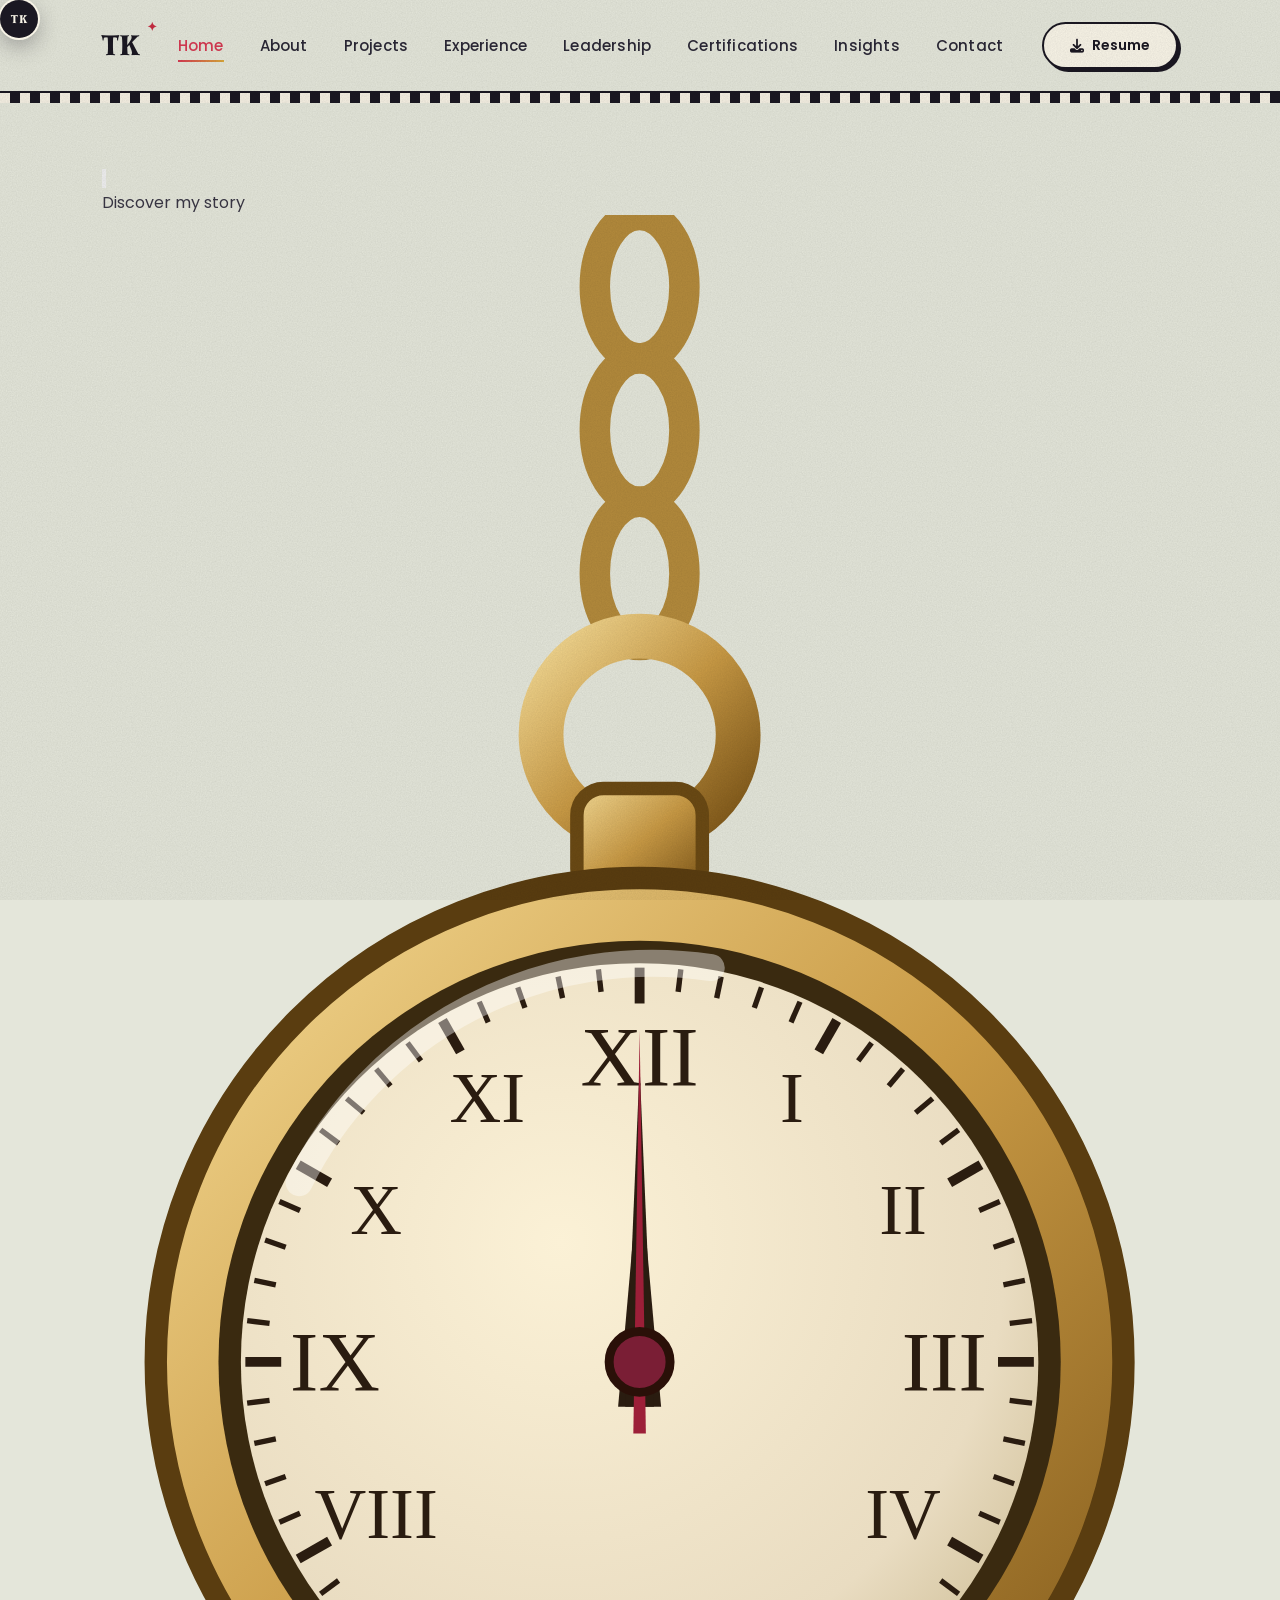
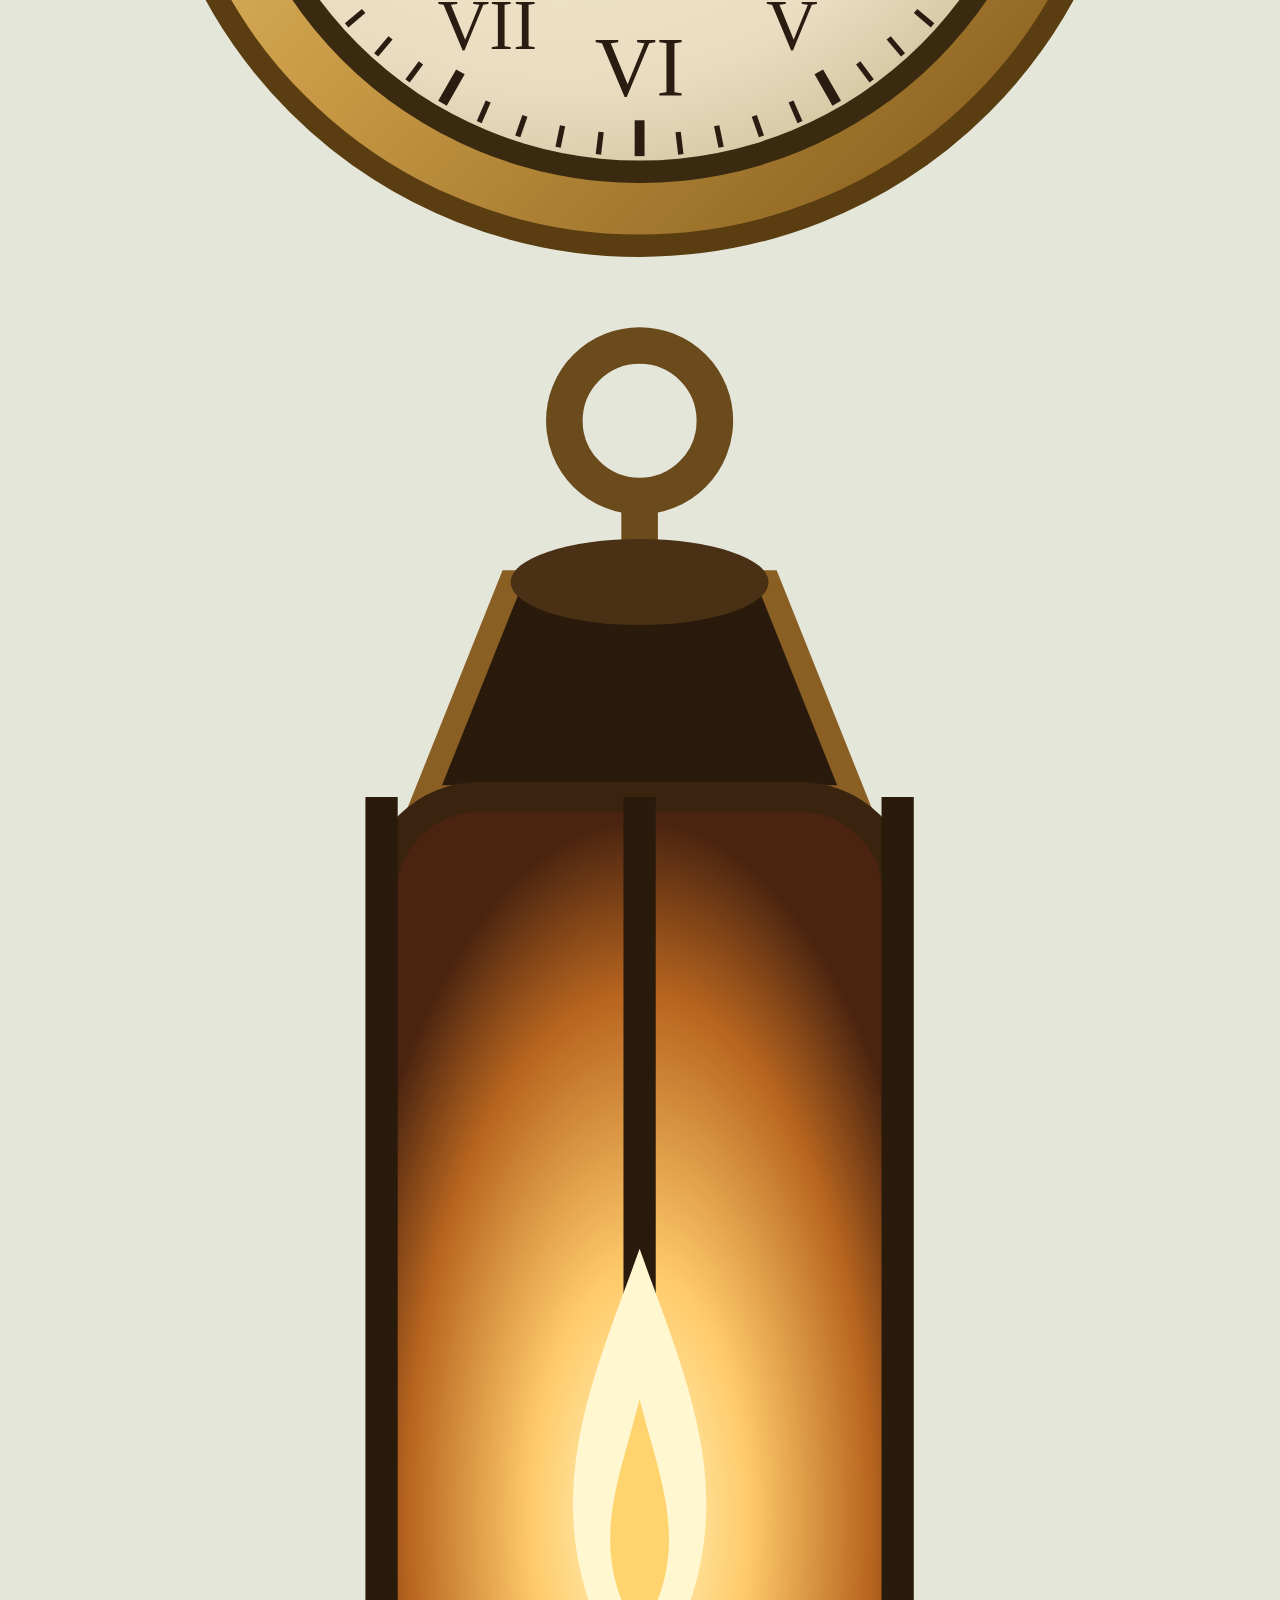
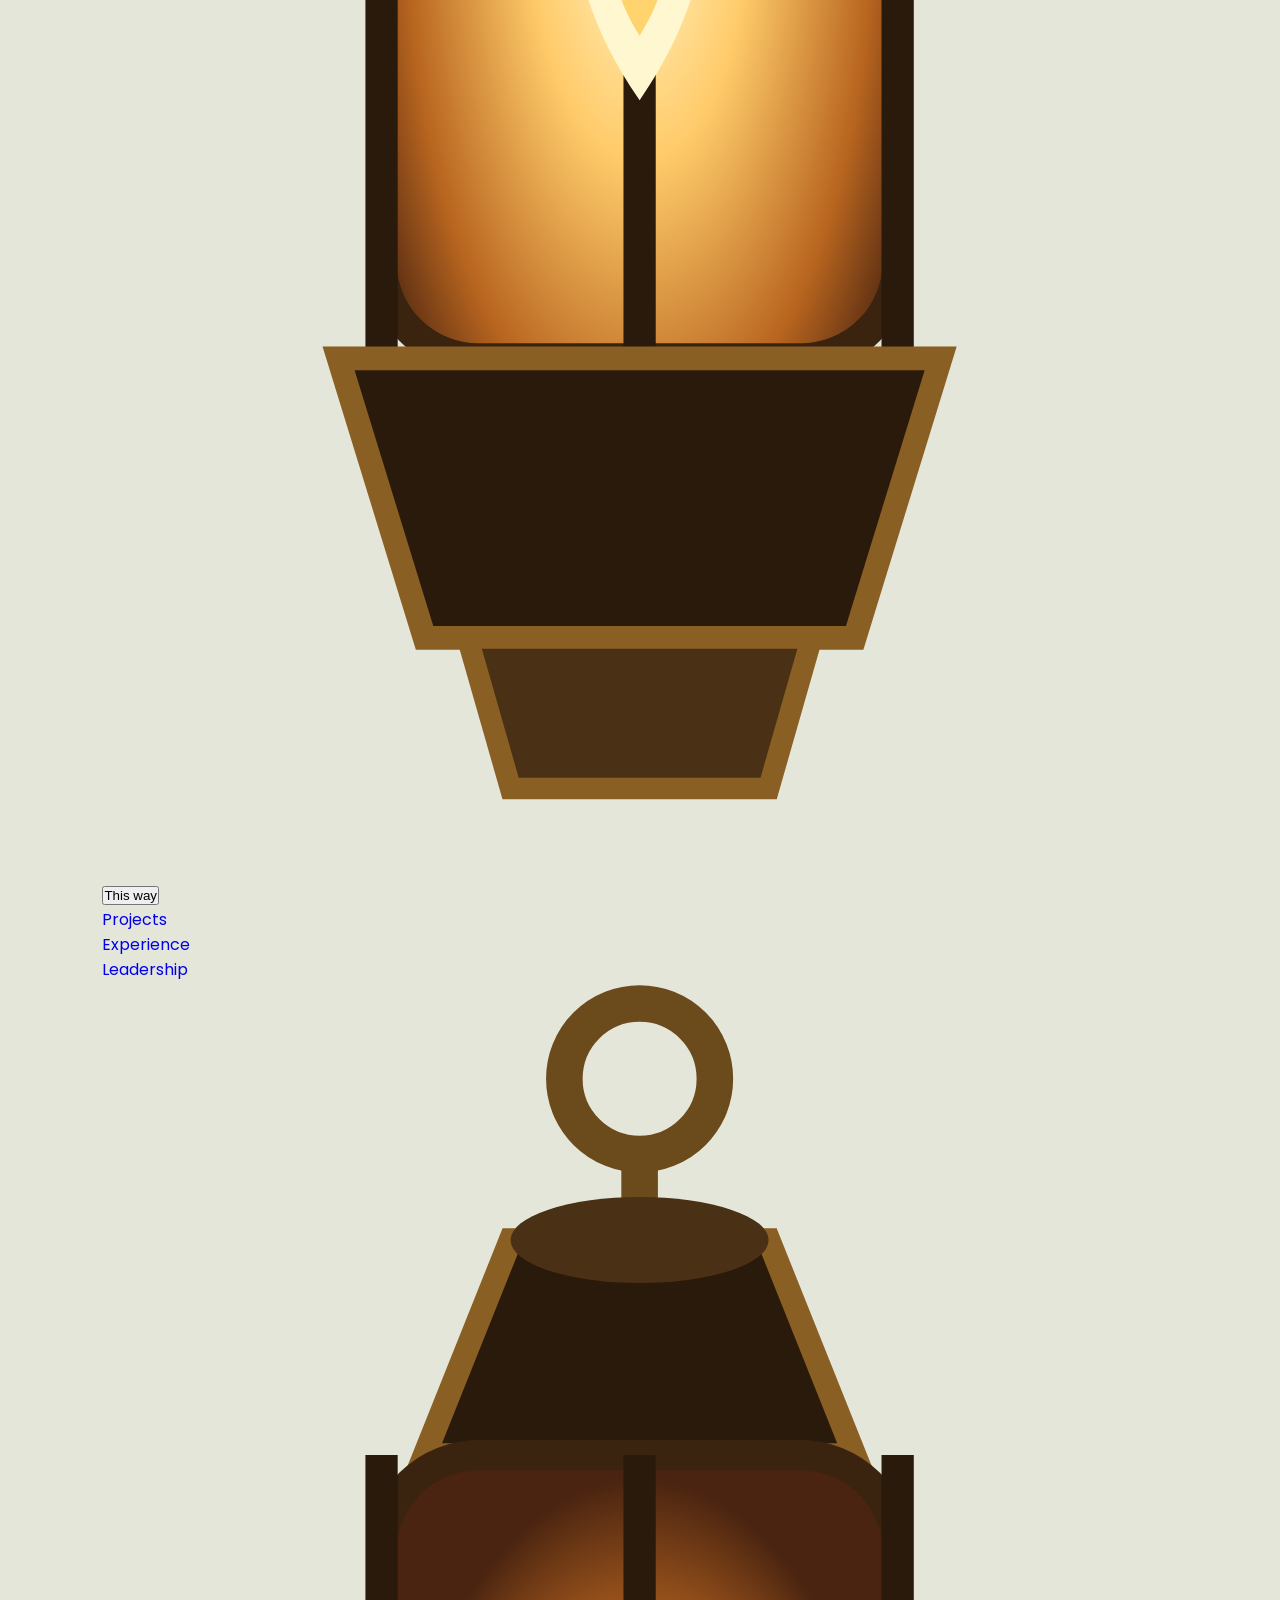
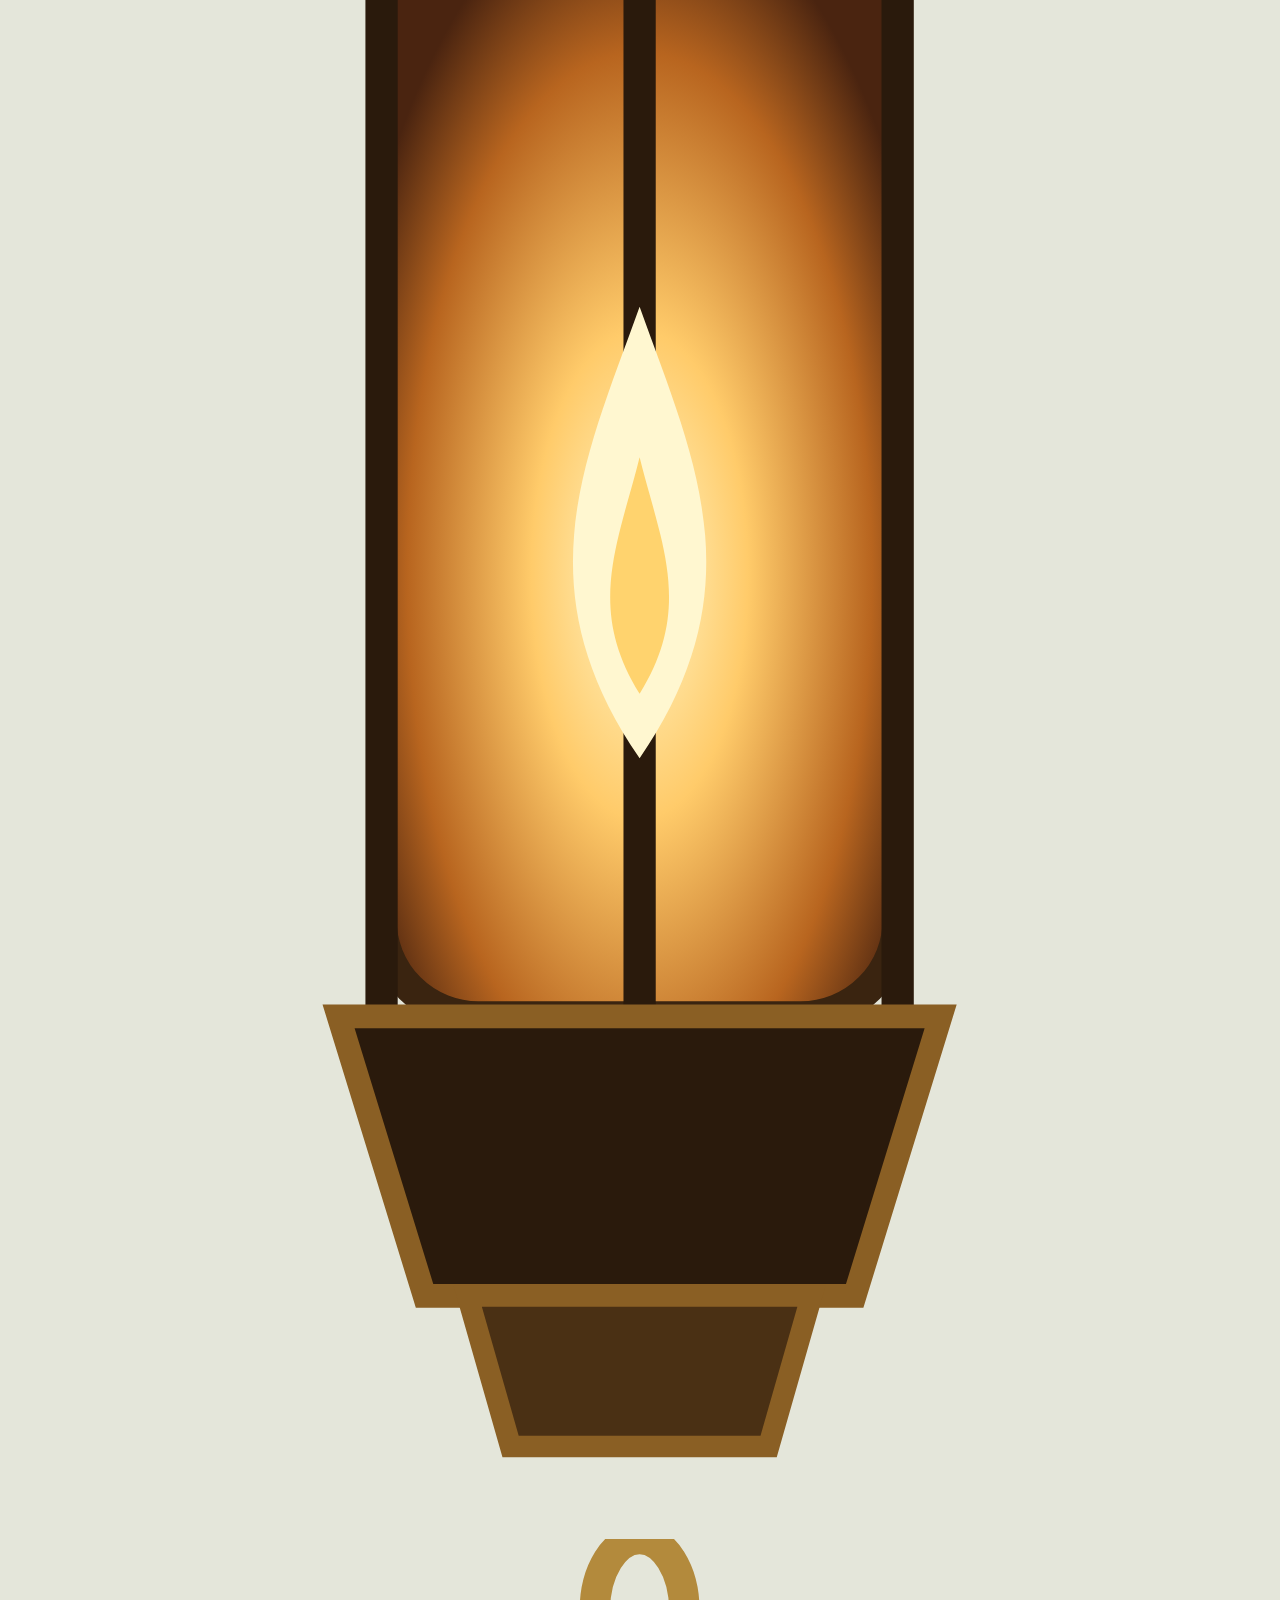
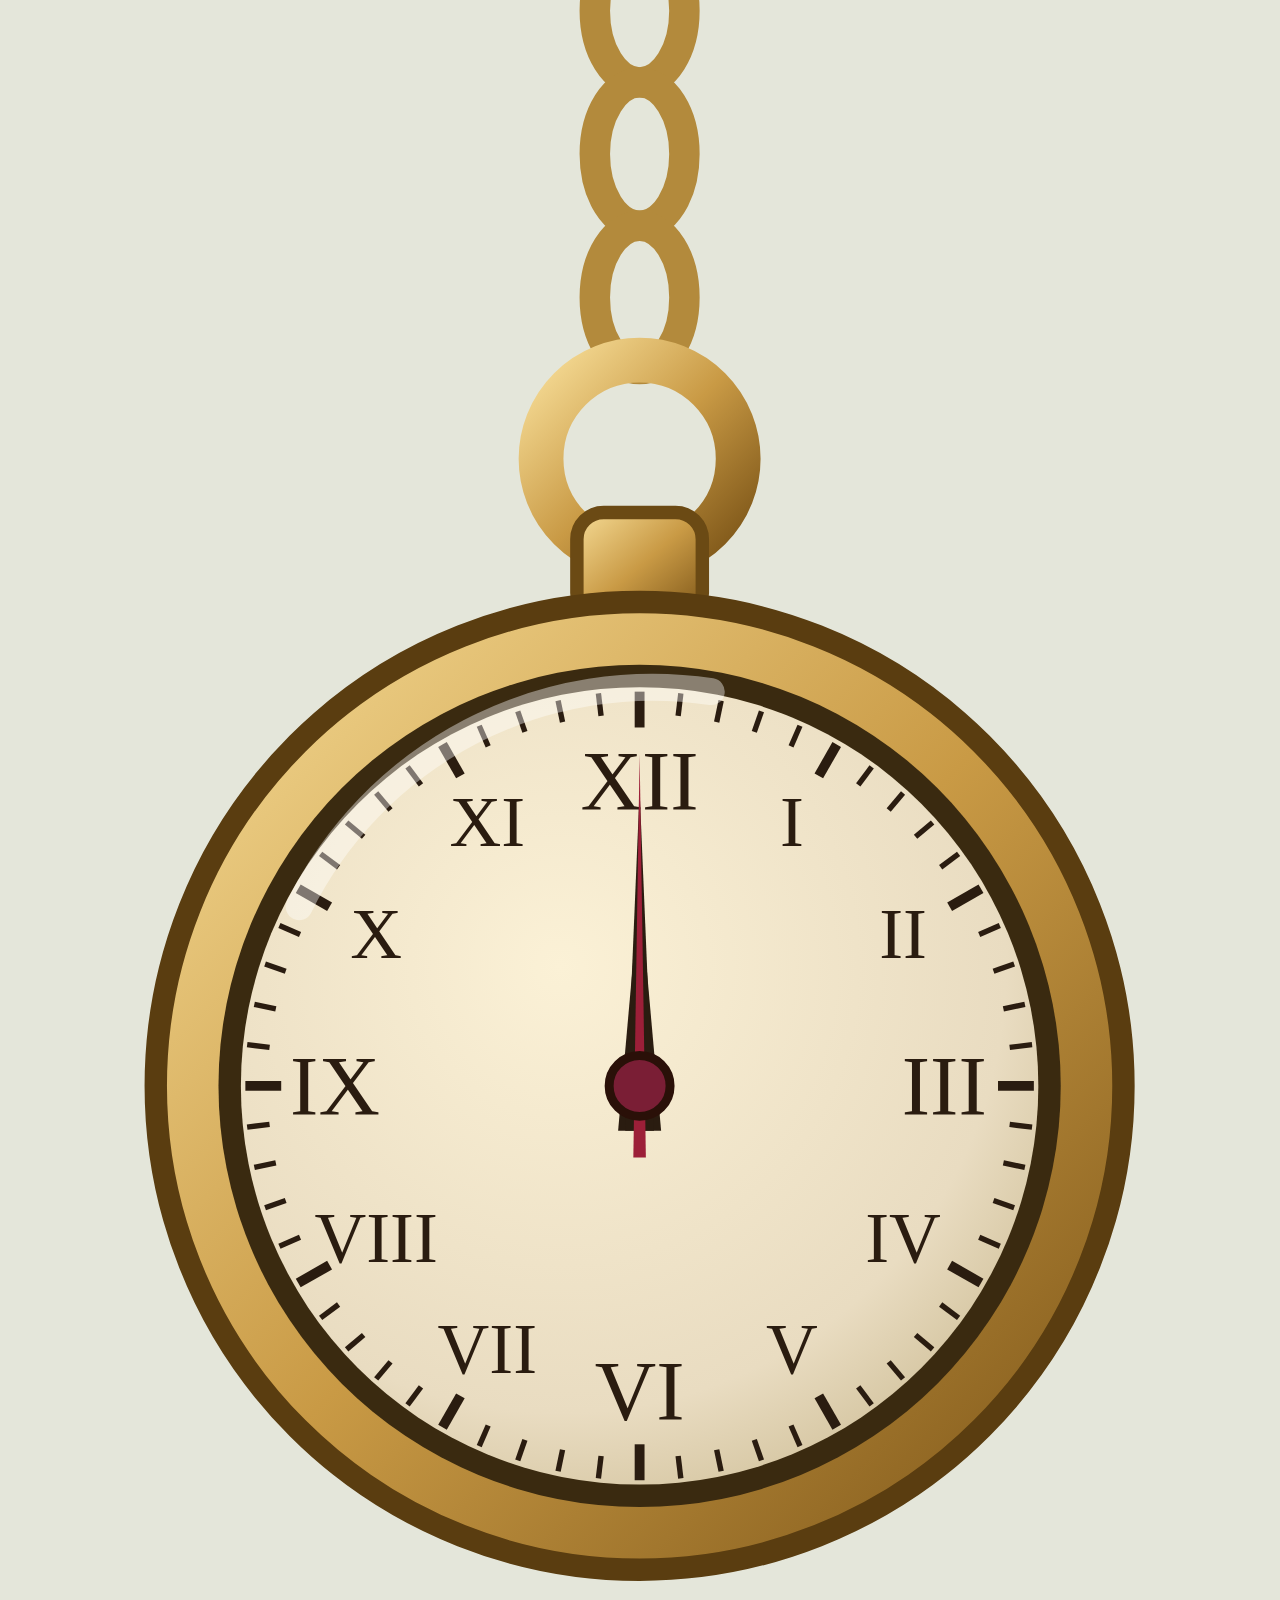
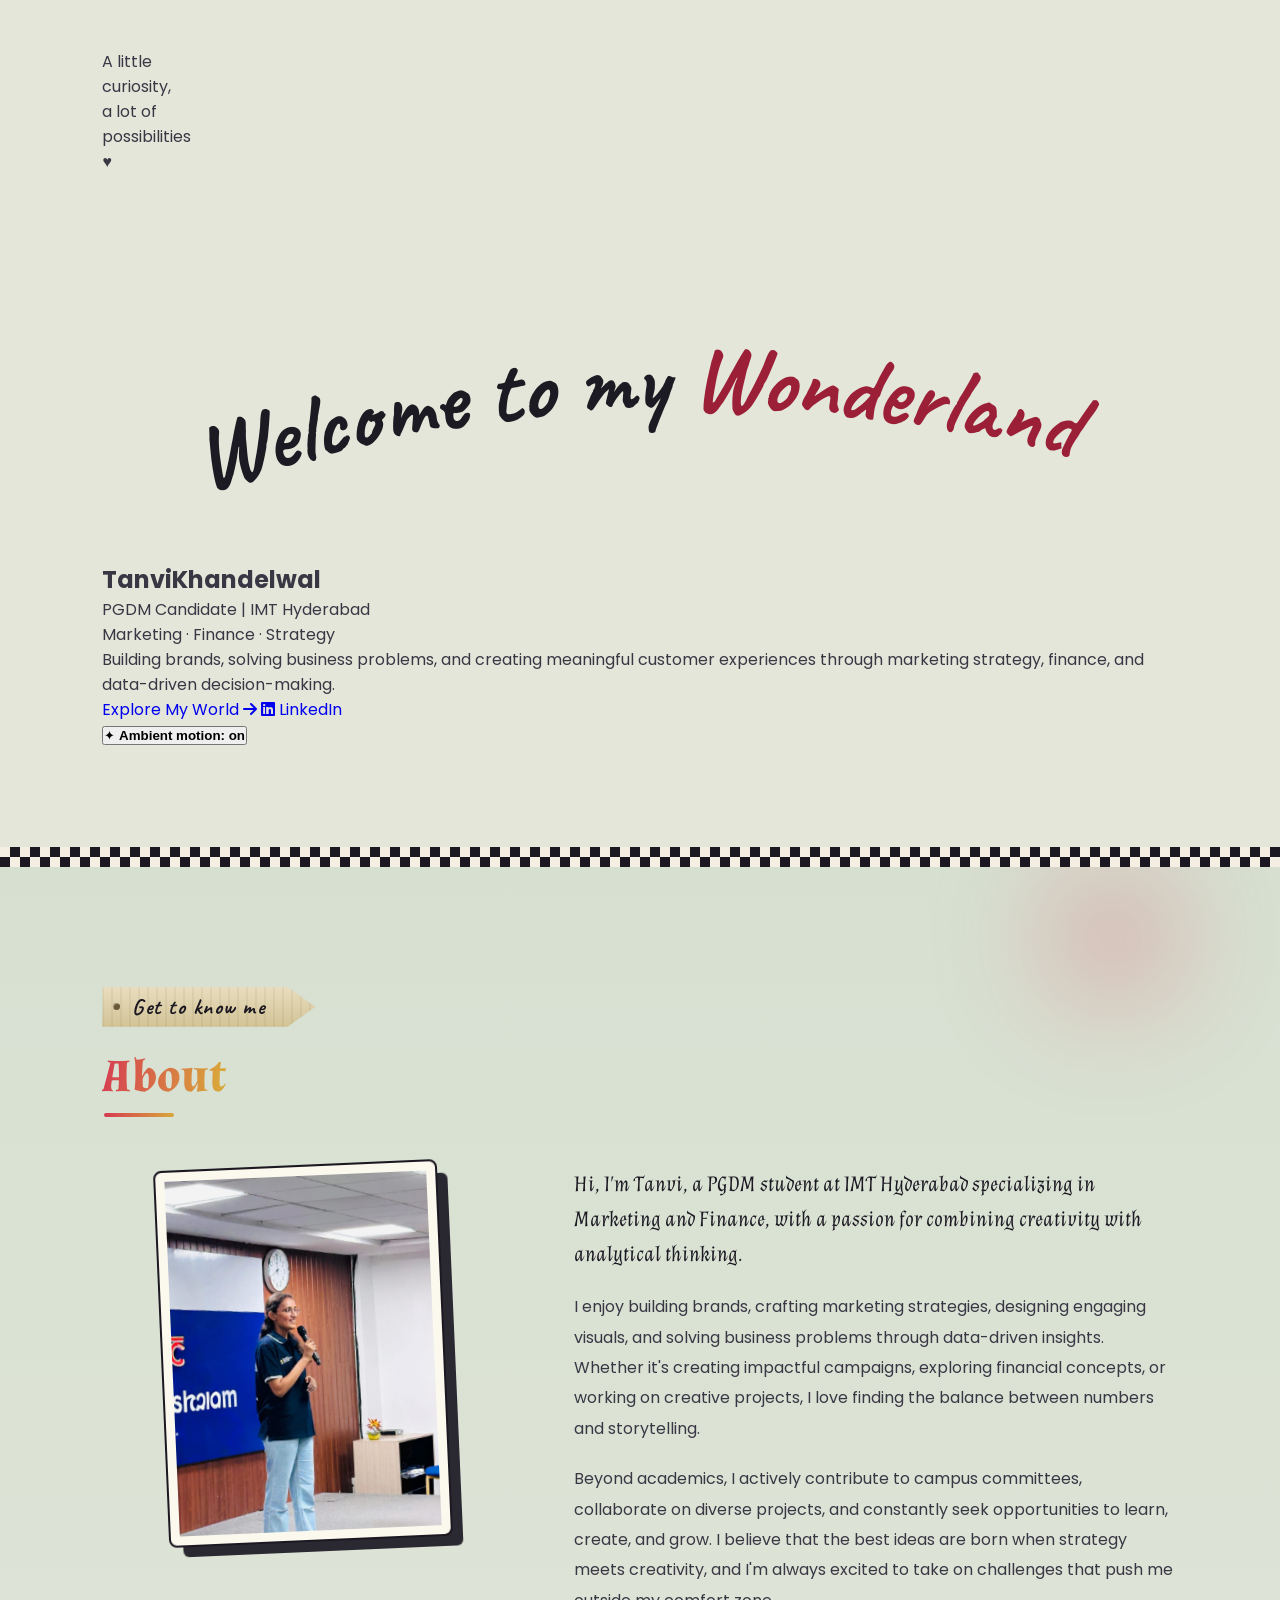
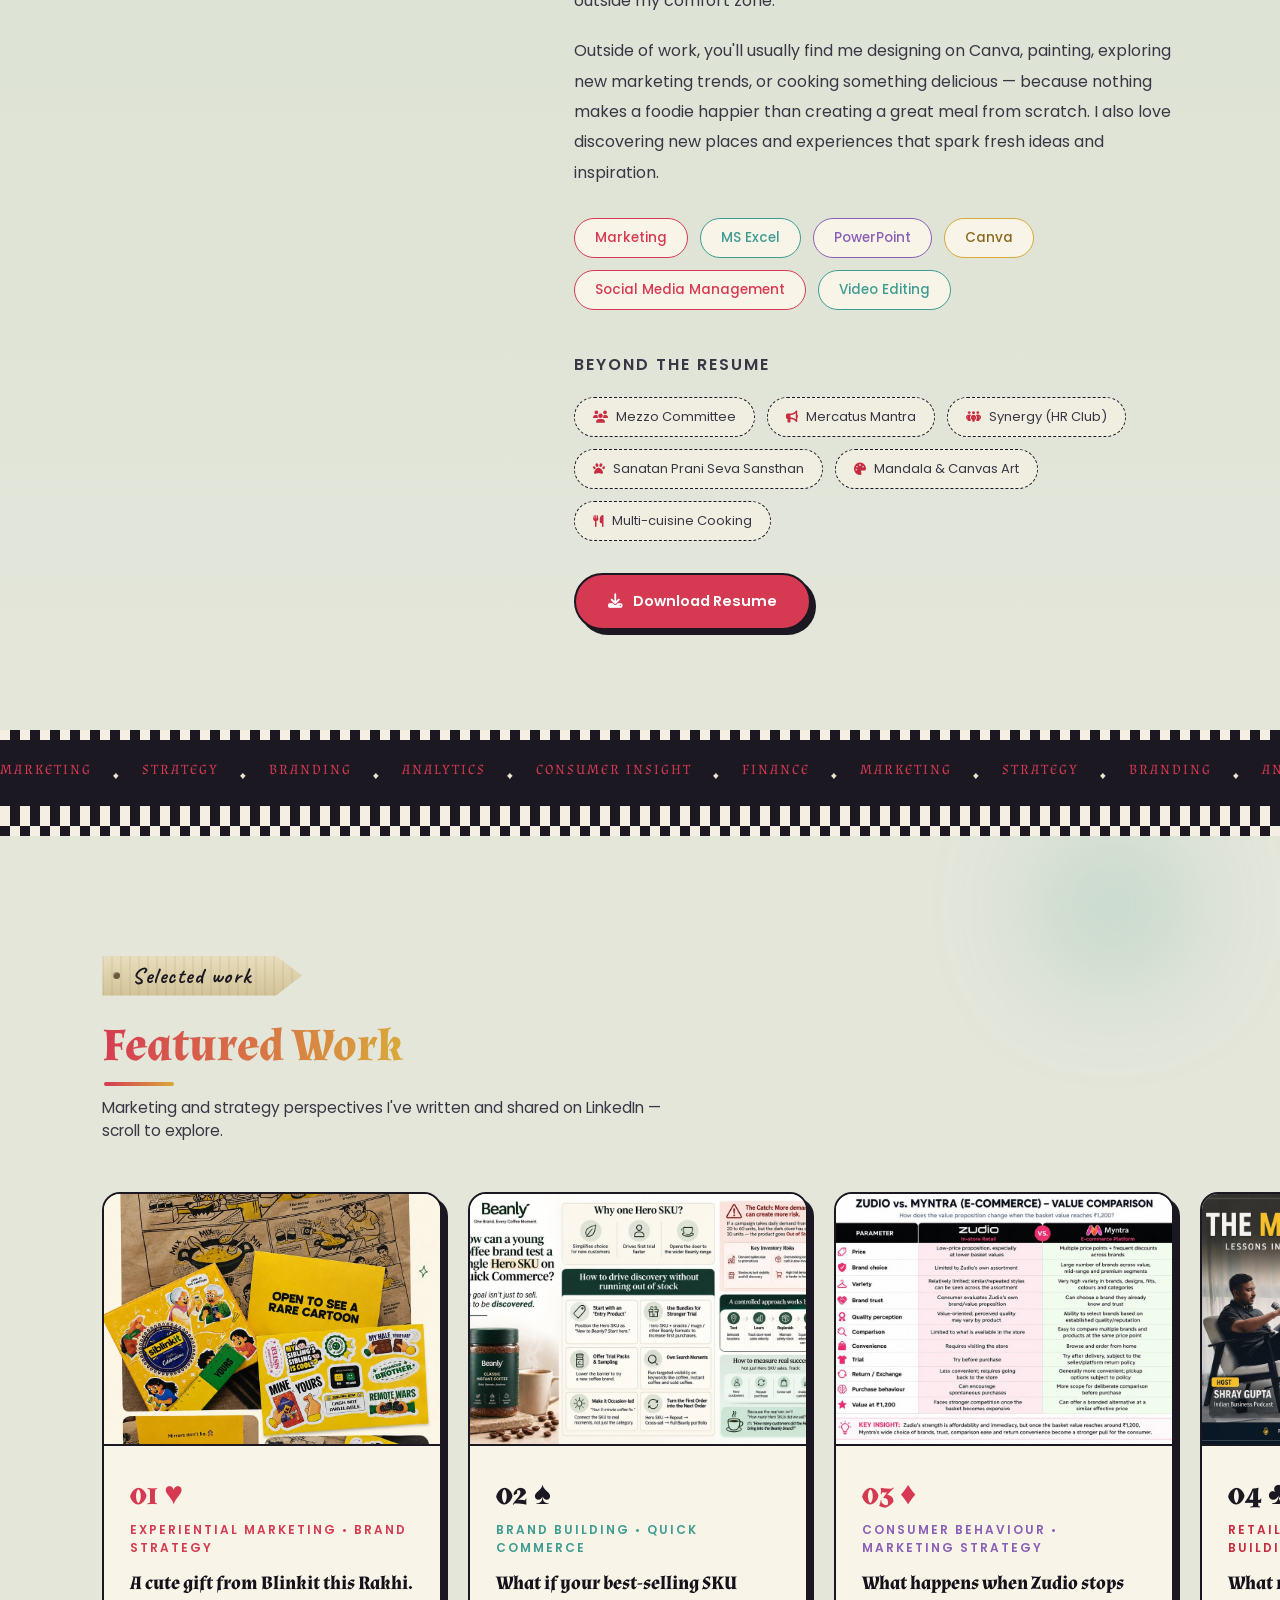
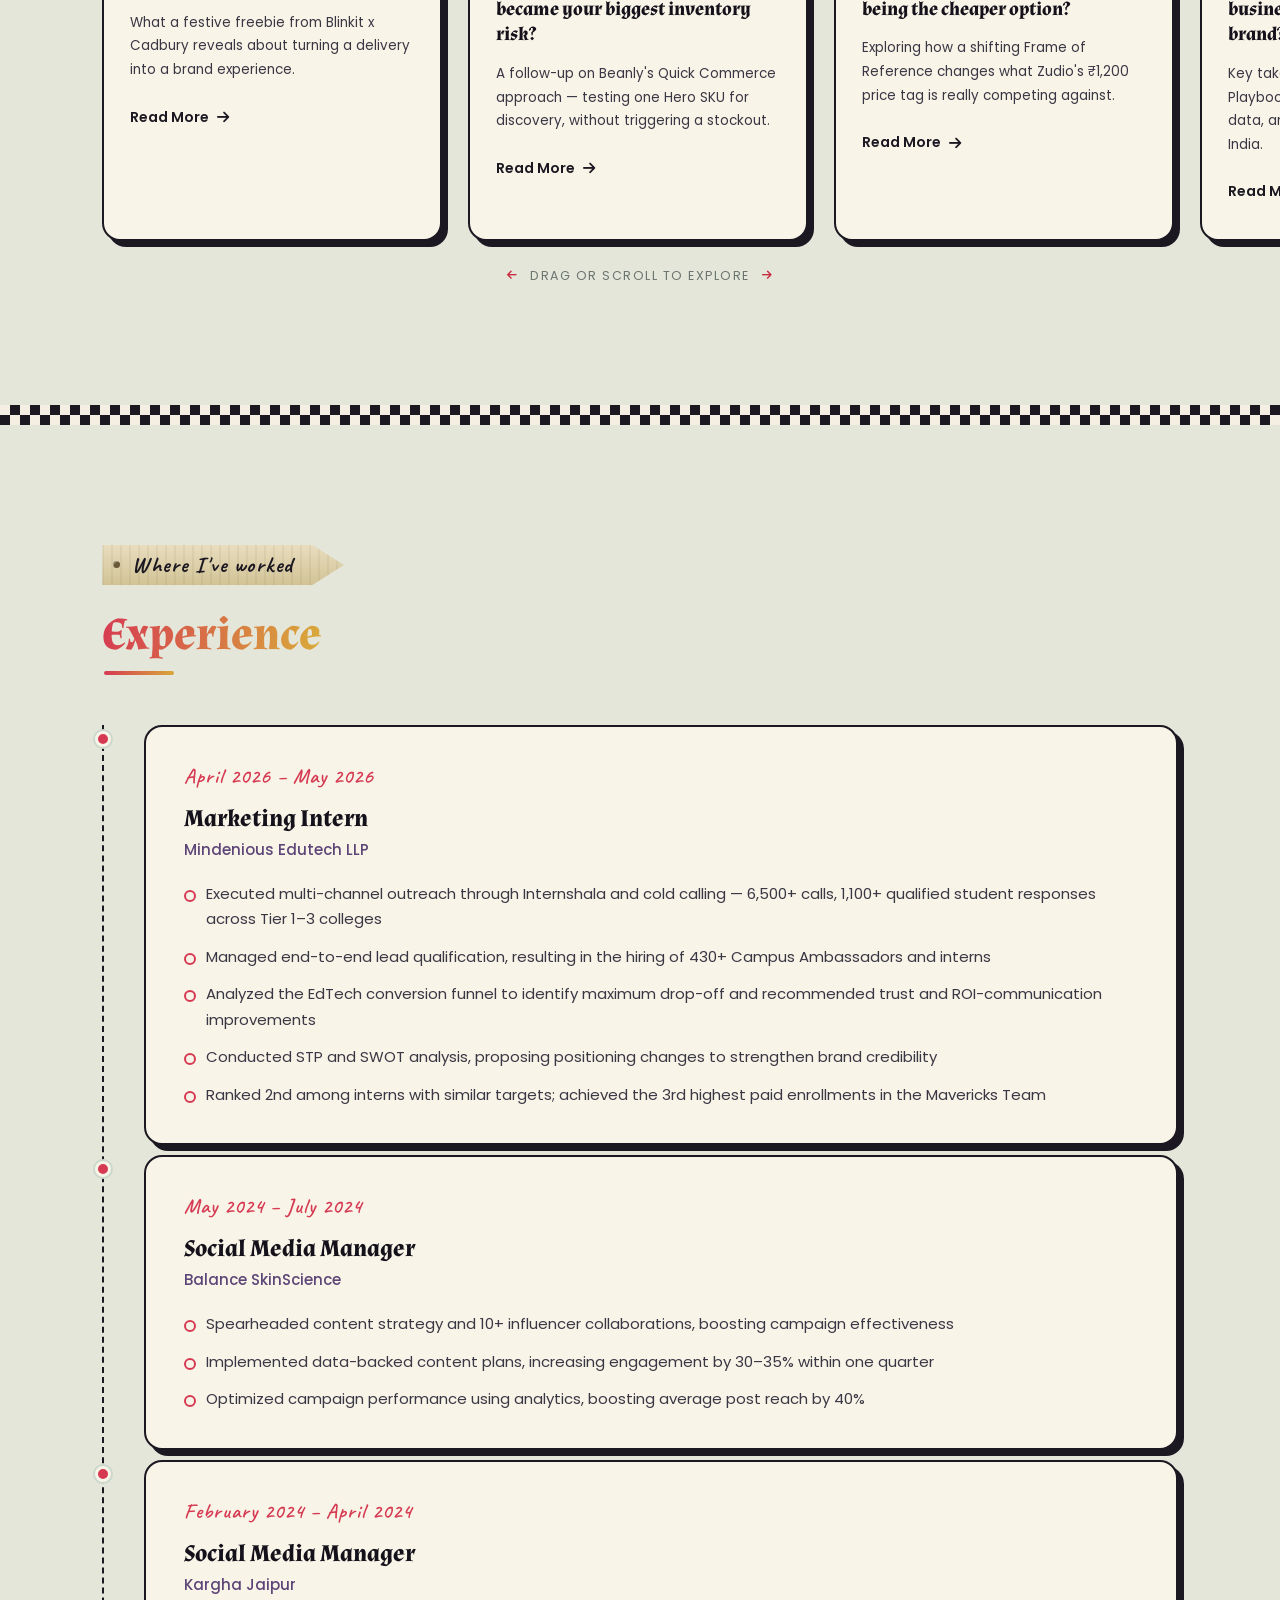
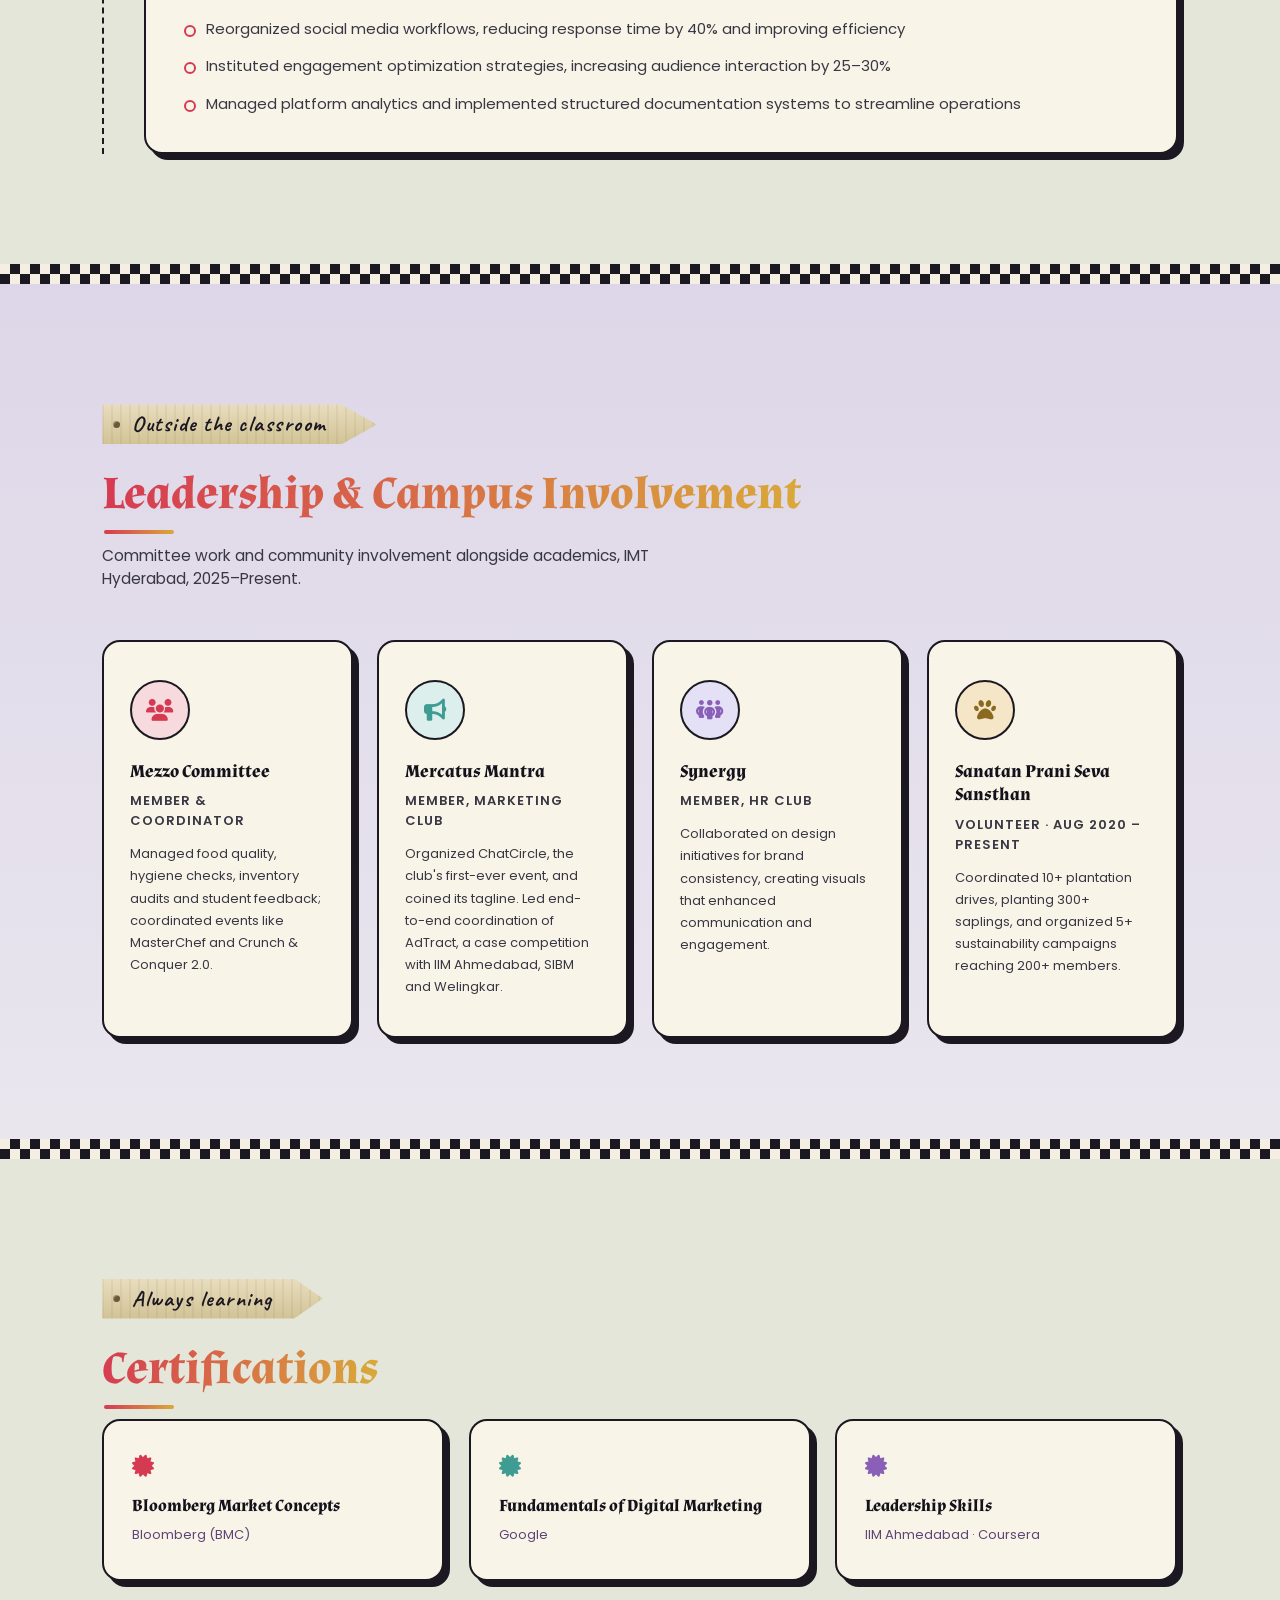
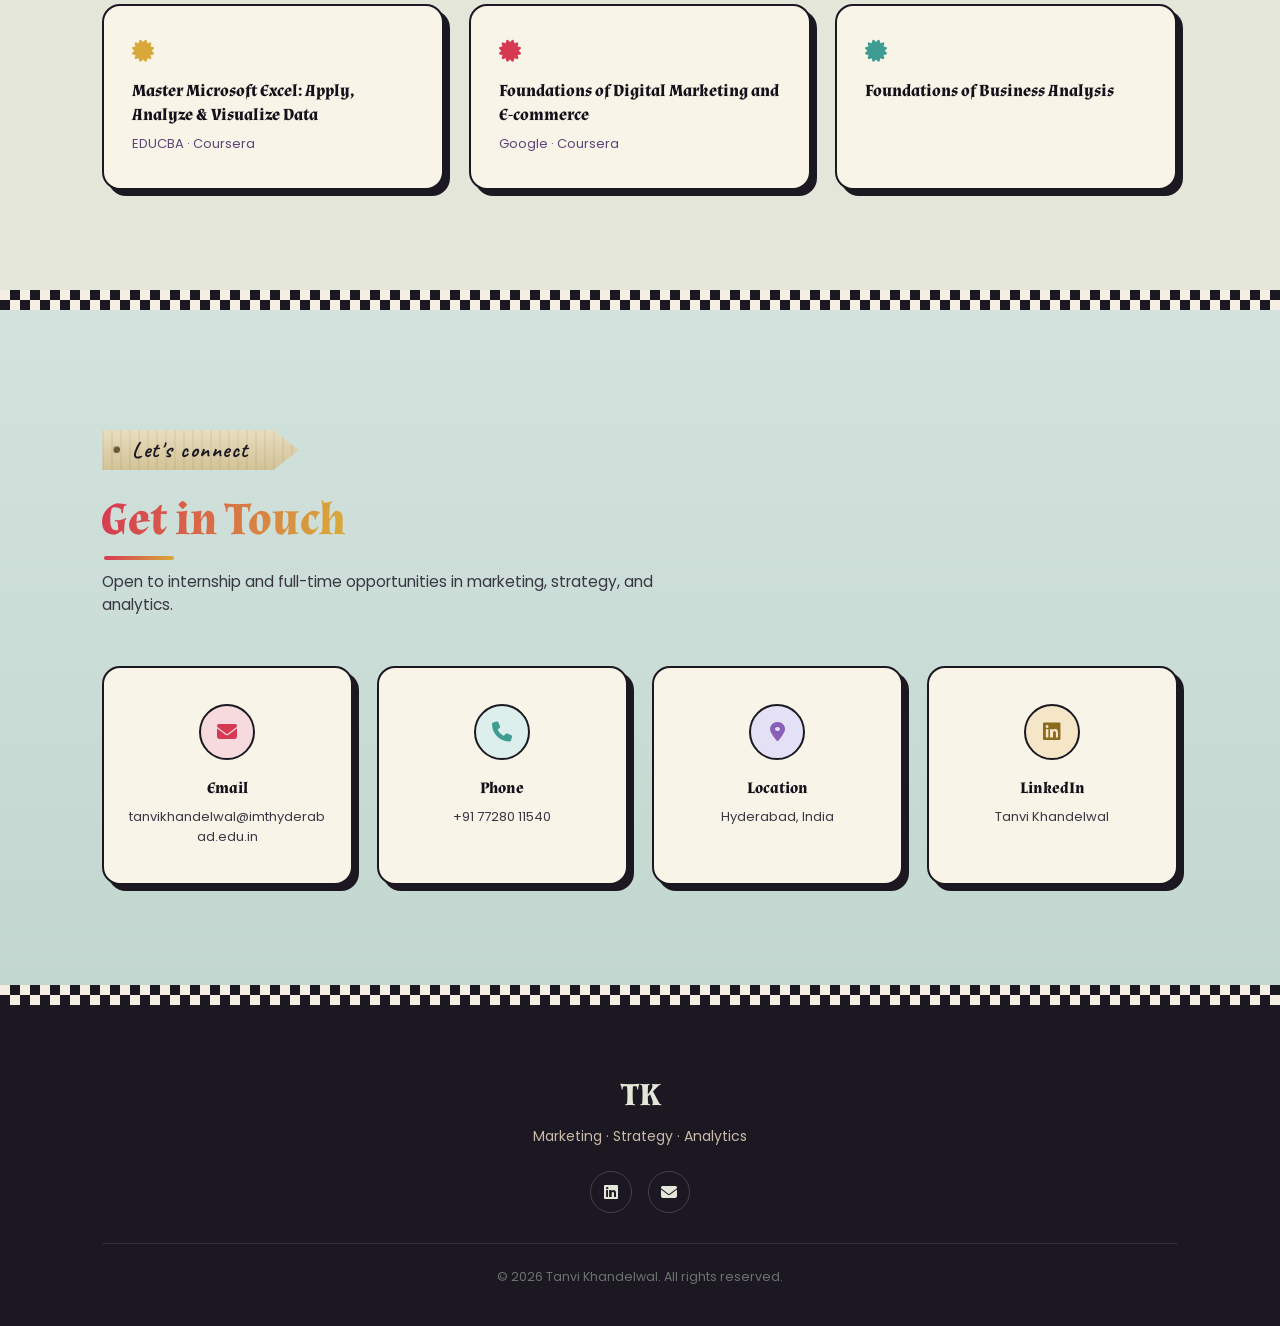
==== commit 0387448d: "Update index.html" ====
--- a/index.html
+++ b/index.html
@@ -5,16 +5,18 @@
 
     <meta charset="UTF-8">
     <meta name="viewport" content="width=device-width, initial-scale=1.0">
+    <meta name="theme-color" content="#101B1B">
 
     <title>Tanvi Khandelwal | Portfolio</title>
 
     <link rel="stylesheet" href="style.css">
+    <link rel="stylesheet" href="wonderland-home.css">
 
     <!-- Google Fonts -->
     <link rel="preconnect" href="https://fonts.googleapis.com">
     <link rel="preconnect" href="https://fonts.gstatic.com" crossorigin>
 
-    <link href="https://fonts.googleapis.com/css2?family=Almendra:ital,wght@0,400;0,700;1,400;1,700&family=Caveat:wght@500;700&family=Poppins:wght@300;400;500;600;700&display=swap" rel="stylesheet">
+    <link href="https://fonts.googleapis.com/css2?family=Abril+Fatface&family=Almendra:ital,wght@0,400;0,700;1,400;1,700&family=Caveat:wght@500;700&family=Cinzel:wght@500;600;700&family=IM+Fell+English:ital@0;1&family=Poppins:wght@300;400;500;600;700&display=swap" rel="stylesheet">
 
     <!-- Icons -->
     <link rel="stylesheet"
@@ -68,90 +70,191 @@
 
 </header>
 
-<!-- ================= HERO ================= -->
-
-<section class="hero" id="home">
-
-<div class="blob blob-coral"></div>
-<div class="blob blob-teal"></div>
-<div class="blob blob-indigo"></div>
-
-<div class="hero-left">
-
-<p class="hero-tag">
-
-MARKETING • FINANCE • STRATEGY
-
+<!-- ================= HERO: DARK WONDERLAND (Phase 1) ================= -->
+
+<section class="wl-hero" id="home" aria-label="Welcome to my Wonderland">
+
+<svg class="wl-defs" width="0" height="0" aria-hidden="true" focusable="false">
+<defs>
+<filter id="wlTorn" x="-6%" y="-4%" width="112%" height="108%">
+<feTurbulence type="fractalNoise" baseFrequency=".022 .03" numOctaves="3" seed="6" result="n"/>
+<feDisplacementMap in="SourceGraphic" in2="n" scale="16" xChannelSelector="R" yChannelSelector="G"/>
+</filter>
+<linearGradient id="wlGold" x1="0" y1="0" x2="1" y2="1"><stop offset="0" stop-color="#f6dc96"/><stop offset=".5" stop-color="#c99a45"/><stop offset="1" stop-color="#7a5316"/></linearGradient>
+<radialGradient id="wlFace" cx=".4" cy=".35" r=".8"><stop offset="0" stop-color="#fbf1d6"/><stop offset=".7" stop-color="#e9dcc1"/><stop offset="1" stop-color="#c8b78d"/></radialGradient>
+<radialGradient id="wlGlass" cx=".5" cy=".62" r=".6"><stop offset="0" stop-color="#fff6c8"/><stop offset=".35" stop-color="#ffcb6a"/><stop offset=".75" stop-color="#b8651f"/><stop offset="1" stop-color="#4a2410"/></radialGradient>
+<radialGradient id="wlBrass" cx=".35" cy=".3" r=".85"><stop offset="0" stop-color="#fff0b8"/><stop offset=".35" stop-color="#d9a84a"/><stop offset=".8" stop-color="#8a5a1c"/><stop offset="1" stop-color="#4a2e0c"/></radialGradient>
+<path id="wlArc" d="M 12 84 Q 240 -4 468 66"/>
+
+<symbol id="wlWatch" viewBox="0 0 120 190">
+<g fill="none" stroke="#b38a3c" stroke-width="3.4"><ellipse cx="60" cy="8" rx="5" ry="8"/><ellipse cx="60" cy="24" rx="5" ry="8"/><ellipse cx="60" cy="40" rx="5" ry="8"/></g>
+<circle cx="60" cy="58" r="11" fill="none" stroke="url(#wlGold)" stroke-width="5"/>
+<rect x="53" y="64" width="14" height="12" rx="3" fill="url(#wlGold)" stroke="#6b4a14" stroke-width="1.5"/>
+<circle cx="60" cy="128" r="54" fill="url(#wlGold)" stroke="#5a3d10" stroke-width="2.5"/>
+<circle cx="60" cy="128" r="47" fill="#3a2a10"/>
+<circle cx="60" cy="128" r="44.5" fill="url(#wlFace)"/>
+<line x1="60.0" y1="88.0" x2="60.0" y2="84.0" stroke="#2a1c10" stroke-width="1.1"/><line x1="64.3" y1="86.7" x2="64.6" y2="84.2" stroke="#2a1c10" stroke-width="0.6"/><line x1="68.6" y1="87.4" x2="69.1" y2="85.0" stroke="#2a1c10" stroke-width="0.6"/><line x1="72.8" y1="88.5" x2="73.6" y2="86.2" stroke="#2a1c10" stroke-width="0.6"/><line x1="76.9" y1="90.1" x2="77.9" y2="87.8" stroke="#2a1c10" stroke-width="0.6"/><line x1="80.0" y1="93.4" x2="82.0" y2="89.9" stroke="#2a1c10" stroke-width="1.1"/><line x1="84.4" y1="94.4" x2="85.9" y2="92.4" stroke="#2a1c10" stroke-width="0.6"/><line x1="87.8" y1="97.2" x2="89.4" y2="95.3" stroke="#2a1c10" stroke-width="0.6"/><line x1="90.8" y1="100.2" x2="92.7" y2="98.6" stroke="#2a1c10" stroke-width="0.6"/><line x1="93.6" y1="103.6" x2="95.6" y2="102.1" stroke="#2a1c10" stroke-width="0.6"/><line x1="94.6" y1="108.0" x2="98.1" y2="106.0" stroke="#2a1c10" stroke-width="1.1"/><line x1="97.9" y1="111.1" x2="100.2" y2="110.1" stroke="#2a1c10" stroke-width="0.6"/><line x1="99.5" y1="115.2" x2="101.8" y2="114.4" stroke="#2a1c10" stroke-width="0.6"/><line x1="100.6" y1="119.4" x2="103.0" y2="118.9" stroke="#2a1c10" stroke-width="0.6"/><line x1="101.3" y1="123.7" x2="103.8" y2="123.4" stroke="#2a1c10" stroke-width="0.6"/><line x1="100.0" y1="128.0" x2="104.0" y2="128.0" stroke="#2a1c10" stroke-width="1.1"/><line x1="101.3" y1="132.3" x2="103.8" y2="132.6" stroke="#2a1c10" stroke-width="0.6"/><line x1="100.6" y1="136.6" x2="103.0" y2="137.1" stroke="#2a1c10" stroke-width="0.6"/><line x1="99.5" y1="140.8" x2="101.8" y2="141.6" stroke="#2a1c10" stroke-width="0.6"/><line x1="97.9" y1="144.9" x2="100.2" y2="145.9" stroke="#2a1c10" stroke-width="0.6"/><line x1="94.6" y1="148.0" x2="98.1" y2="150.0" stroke="#2a1c10" stroke-width="1.1"/><line x1="93.6" y1="152.4" x2="95.6" y2="153.9" stroke="#2a1c10" stroke-width="0.6"/><line x1="90.8" y1="155.8" x2="92.7" y2="157.4" stroke="#2a1c10" stroke-width="0.6"/><line x1="87.8" y1="158.8" x2="89.4" y2="160.7" stroke="#2a1c10" stroke-width="0.6"/><line x1="84.4" y1="161.6" x2="85.9" y2="163.6" stroke="#2a1c10" stroke-width="0.6"/><line x1="80.0" y1="162.6" x2="82.0" y2="166.1" stroke="#2a1c10" stroke-width="1.1"/><line x1="76.9" y1="165.9" x2="77.9" y2="168.2" stroke="#2a1c10" stroke-width="0.6"/><line x1="72.8" y1="167.5" x2="73.6" y2="169.8" stroke="#2a1c10" stroke-width="0.6"/><line x1="68.6" y1="168.6" x2="69.1" y2="171.0" stroke="#2a1c10" stroke-width="0.6"/><line x1="64.3" y1="169.3" x2="64.6" y2="171.8" stroke="#2a1c10" stroke-width="0.6"/><line x1="60.0" y1="168.0" x2="60.0" y2="172.0" stroke="#2a1c10" stroke-width="1.1"/><line x1="55.7" y1="169.3" x2="55.4" y2="171.8" stroke="#2a1c10" stroke-width="0.6"/><line x1="51.4" y1="168.6" x2="50.9" y2="171.0" stroke="#2a1c10" stroke-width="0.6"/><line x1="47.2" y1="167.5" x2="46.4" y2="169.8" stroke="#2a1c10" stroke-width="0.6"/><line x1="43.1" y1="165.9" x2="42.1" y2="168.2" stroke="#2a1c10" stroke-width="0.6"/><line x1="40.0" y1="162.6" x2="38.0" y2="166.1" stroke="#2a1c10" stroke-width="1.1"/><line x1="35.6" y1="161.6" x2="34.1" y2="163.6" stroke="#2a1c10" stroke-width="0.6"/><line x1="32.2" y1="158.8" x2="30.6" y2="160.7" stroke="#2a1c10" stroke-width="0.6"/><line x1="29.2" y1="155.8" x2="27.3" y2="157.4" stroke="#2a1c10" stroke-width="0.6"/><line x1="26.4" y1="152.4" x2="24.4" y2="153.9" stroke="#2a1c10" stroke-width="0.6"/><line x1="25.4" y1="148.0" x2="21.9" y2="150.0" stroke="#2a1c10" stroke-width="1.1"/><line x1="22.1" y1="144.9" x2="19.8" y2="145.9" stroke="#2a1c10" stroke-width="0.6"/><line x1="20.5" y1="140.8" x2="18.2" y2="141.6" stroke="#2a1c10" stroke-width="0.6"/><line x1="19.4" y1="136.6" x2="17.0" y2="137.1" stroke="#2a1c10" stroke-width="0.6"/><line x1="18.7" y1="132.3" x2="16.2" y2="132.6" stroke="#2a1c10" stroke-width="0.6"/><line x1="20.0" y1="128.0" x2="16.0" y2="128.0" stroke="#2a1c10" stroke-width="1.1"/><line x1="18.7" y1="123.7" x2="16.2" y2="123.4" stroke="#2a1c10" stroke-width="0.6"/><line x1="19.4" y1="119.4" x2="17.0" y2="118.9" stroke="#2a1c10" stroke-width="0.6"/><line x1="20.5" y1="115.2" x2="18.2" y2="114.4" stroke="#2a1c10" stroke-width="0.6"/><line x1="22.1" y1="111.1" x2="19.8" y2="110.1" stroke="#2a1c10" stroke-width="0.6"/><line x1="25.4" y1="108.0" x2="21.9" y2="106.0" stroke="#2a1c10" stroke-width="1.1"/><line x1="26.4" y1="103.6" x2="24.4" y2="102.1" stroke="#2a1c10" stroke-width="0.6"/><line x1="29.2" y1="100.2" x2="27.3" y2="98.6" stroke="#2a1c10" stroke-width="0.6"/><line x1="32.2" y1="97.2" x2="30.6" y2="95.3" stroke="#2a1c10" stroke-width="0.6"/><line x1="35.6" y1="94.4" x2="34.1" y2="92.4" stroke="#2a1c10" stroke-width="0.6"/><line x1="40.0" y1="93.4" x2="38.0" y2="89.9" stroke="#2a1c10" stroke-width="1.1"/><line x1="43.1" y1="90.1" x2="42.1" y2="87.8" stroke="#2a1c10" stroke-width="0.6"/><line x1="47.2" y1="88.5" x2="46.4" y2="86.2" stroke="#2a1c10" stroke-width="0.6"/><line x1="51.4" y1="87.4" x2="50.9" y2="85.0" stroke="#2a1c10" stroke-width="0.6"/><line x1="55.7" y1="86.7" x2="55.4" y2="84.2" stroke="#2a1c10" stroke-width="0.6"/><text x="60.0" y="94.0" text-anchor="middle" dominant-baseline="central" font-family="'IM Fell English',Georgia,serif" font-size="9.5" fill="#2a1c10">XII</text><text x="77.0" y="98.6" text-anchor="middle" dominant-baseline="central" font-family="'IM Fell English',Georgia,serif" font-size="8" fill="#2a1c10">I</text><text x="89.4" y="111.0" text-anchor="middle" dominant-baseline="central" font-family="'IM Fell English',Georgia,serif" font-size="8" fill="#2a1c10">II</text><text x="94.0" y="128.0" text-anchor="middle" dominant-baseline="central" font-family="'IM Fell English',Georgia,serif" font-size="9.5" fill="#2a1c10">III</text><text x="89.4" y="145.0" text-anchor="middle" dominant-baseline="central" font-family="'IM Fell English',Georgia,serif" font-size="8" fill="#2a1c10">IV</text><text x="77.0" y="157.4" text-anchor="middle" dominant-baseline="central" font-family="'IM Fell English',Georgia,serif" font-size="8" fill="#2a1c10">V</text><text x="60.0" y="162.0" text-anchor="middle" dominant-baseline="central" font-family="'IM Fell English',Georgia,serif" font-size="9.5" fill="#2a1c10">VI</text><text x="43.0" y="157.4" text-anchor="middle" dominant-baseline="central" font-family="'IM Fell English',Georgia,serif" font-size="8" fill="#2a1c10">VII</text><text x="30.6" y="145.0" text-anchor="middle" dominant-baseline="central" font-family="'IM Fell English',Georgia,serif" font-size="8" fill="#2a1c10">VIII</text><text x="26.0" y="128.0" text-anchor="middle" dominant-baseline="central" font-family="'IM Fell English',Georgia,serif" font-size="9.5" fill="#2a1c10">IX</text><text x="30.6" y="111.0" text-anchor="middle" dominant-baseline="central" font-family="'IM Fell English',Georgia,serif" font-size="8" fill="#2a1c10">X</text><text x="43.0" y="98.6" text-anchor="middle" dominant-baseline="central" font-family="'IM Fell English',Georgia,serif" font-size="8" fill="#2a1c10">XI</text>
+<g transform="translate(60 128)">
+<path class="wl-hand wl-h-hour" d="M-2.4 5L0 -22L2.4 5Z" fill="#2a1c10"/>
+<path class="wl-hand wl-h-min" d="M-1.6 5L0 -33L1.6 5Z" fill="#2a1c10"/>
+<path class="wl-hand wl-h-sec" d="M-.7 8L0 -37L.7 8Z" fill="#9c1f38"/>
+</g>
+<circle cx="60" cy="128" r="3.4" fill="#7a1e35" stroke="#2a1008" stroke-width="1"/>
+<path d="M22 108A44 44 0 0 1 68 84" stroke="rgba(255,255,255,.4)" fill="none" stroke-width="3" stroke-linecap="round"/>
+</symbol>
+
+<symbol id="wlLantern" viewBox="0 0 100 200">
+<circle cx="50" cy="9" r="7" fill="none" stroke="#6b4a1c" stroke-width="3.4"/>
+<path d="M50 16V24" stroke="#6b4a1c" stroke-width="3.4"/>
+<path d="M30 44L38 24H62L70 44Z" fill="#2a1a0c" stroke="#8a5f24" stroke-width="2.2"/>
+<ellipse cx="50" cy="24" rx="12" ry="4" fill="#4a3014"/>
+<rect x="26" y="44" width="48" height="108" rx="9" fill="url(#wlGlass)" stroke="#3a2410" stroke-width="2.8"/>
+<g stroke="#2a1a0c" stroke-width="3"><path d="M26 44V152M50 44V152M74 44V152"/></g>
+<path class="wl-flame" d="M50 128C39 112 45 100 50 86C55 100 61 112 50 128Z" fill="#fff7d0"/>
+<path d="M50 122C45 114 48 108 50 100C52 108 55 114 50 122Z" fill="#ffd36e"/>
+<path d="M22 152H78L70 178H30Z" fill="#2a1a0c" stroke="#8a5f24" stroke-width="2.2"/>
+<path d="M34 178H66L62 192H38Z" fill="#4a3014" stroke="#8a5f24" stroke-width="2"/>
+</symbol>
+</defs>
+</svg>
+
+<div class="wl-stage" id="wlStage">
+
+<div class="wl-layer" data-depth=".08" data-zoom=".25">
+<img class="wl-far" src="images/wl/forest-far.svg" alt="" decoding="async">
+</div>
+
+<div class="wl-atmos" aria-hidden="true">
+<i class="wl-glow"></i>
+<span class="wl-beam b1"></span><span class="wl-beam b2"></span><span class="wl-beam b3"></span>
+<i class="wl-fog f1"></i>
+</div>
+
+<div class="wl-layer" data-depth=".2" data-zoom=".7">
+<div class="wl-floor"></div>
+</div>
+
+<!-- ============ THE MYSTERIOUS DOOR (right) ============ -->
+<div class="wl-layer wl-layer-door" data-depth=".45" data-zoom="1">
+
+<div class="wl-door-wrap" id="wlDoorWrap">
+<img class="wl-door-scene" src="images/wl/door-scene.webp" alt="" decoding="async">
+<i class="wl-door-halo" aria-hidden="true"></i>
+<div class="wl-door-stage">
+<button type="button" class="wl-door" id="wlDoor" data-door-target="#about" aria-label="Open the mysterious door and step through to the About section">
+<span class="wl-door-in">
+<img src="images/wl/door-interior.svg" alt="" decoding="async">
+<i class="wl-mist"></i><i class="wl-mist wl-mist2"></i><i class="wl-motes"></i>
+</span>
+<span class="wl-door-leaf">
+<img src="images/wl/door-leaf.webp" alt="" decoding="async">
+<i class="wl-medal"></i>
+<svg class="wl-knob" viewBox="0 0 60 60" aria-hidden="true"><circle cx="30" cy="30" r="27" fill="url(#wlBrass)" stroke="#3a240a" stroke-width="2"/><circle cx="30" cy="30" r="19" fill="none" stroke="#5a3a10" stroke-width="1.6"/><path d="M30 30m0 0c0-5 6-5 6 0s-9 8-12 0s6-14 15-8" fill="none" stroke="#4a2e0c" stroke-width="1.8" stroke-linecap="round"/><path d="M46 28c5-1 8 2 6 6" fill="none" stroke="#5a3a10" stroke-width="2.4" stroke-linecap="round"/><ellipse cx="22" cy="20" rx="7" ry="4" transform="rotate(-35 22 20)" fill="rgba(255,255,230,.55)"/></svg>
+</span>
+<i class="wl-door-leak" aria-hidden="true"></i>
+</button>
+</div>
+<span class="wl-door-sill" aria-hidden="true"></span>
+<span class="wl-door-label" aria-hidden="true">Discover my story</span>
+</div>
+
+<img class="wl-prop wl-mush-b" src="images/wl/mushrooms-b.svg" alt="" decoding="async">
+
+</div>
+
+<!-- ============ TREES, SIGNPOSTS, ROSES, MUSHROOMS (mid-foreground) ============ -->
+<div class="wl-layer" data-depth=".75" data-zoom="1.45">
+
+<div class="wl-tree wl-tree-left">
+<img class="wl-tr" src="images/wl/tree-left-trunk.svg" alt="" decoding="async">
+<div class="wl-canopy" style="--sway:12s">
+<img class="wl-tr" src="images/wl/tree-left-canopy.svg" alt="" decoding="async">
+<img class="wl-vine" style="left:25%;top:11%;width:8.5%;--d:7.5s;--dl:-1s" src="images/wl/vine-1.svg" alt="" loading="lazy">
+<img class="wl-vine" style="left:36%;top:9%;width:7%;--d:9s;--dl:-3s" src="images/wl/vine-2.svg" alt="" loading="lazy">
+<img class="wl-vine" style="left:58%;top:8.5%;width:8%;--d:8s;--dl:-2s" src="images/wl/vine-3.svg" alt="" loading="lazy">
+<img class="wl-vine" style="left:67%;top:11%;width:7%;--d:10s;--dl:-5s" src="images/wl/vine-2.svg" alt="" loading="lazy">
+<div class="wl-hang wl-hang-watch" style="left:45.5%;top:10.5%;--pd:7s;--pdl:-2s">
+<svg viewBox="0 0 120 190" aria-hidden="true"><use href="#wlWatch"/></svg>
+</div>
+<div class="wl-hang wl-hang-lantern" style="left:70.5%;top:12%;--pd:6s;--pdl:-4s">
+<i class="wl-halo"></i>
+<svg viewBox="0 0 100 200" aria-hidden="true"><use href="#wlLantern"/></svg>
+</div>
+</div>
+</div>
+
+<nav class="wl-signs" aria-label="Signposts to portfolio sections">
+<span class="wl-pole" aria-hidden="true"></span>
+<div class="wl-sign-wrap s1" style="--rot:-6deg;--sd:6.5s;--sdl:-1s"><button type="button" class="wl-sign" data-door-open>This way</button></div>
+<div class="wl-sign-wrap s2" style="--rot:4deg;--sd:7.5s;--sdl:-3s"><a class="wl-sign" href="#projects">Projects</a></div>
+<div class="wl-sign-wrap s3" style="--rot:-3deg;--sd:8s;--sdl:-5s"><a class="wl-sign" href="#experience">Experience</a></div>
+<div class="wl-sign-wrap s4" style="--rot:5deg;--sd:7s;--sdl:-2s"><a class="wl-sign" href="#leadership">Leadership</a></div>
+</nav>
+
+<div class="wl-tree wl-tree-right">
+<img class="wl-tr" src="images/wl/tree-right-trunk.svg" alt="" decoding="async">
+<div class="wl-canopy wl-canopy-r" style="--sway:13.5s">
+<img class="wl-tr" src="images/wl/tree-right-canopy.svg" alt="" decoding="async">
+<img class="wl-vine" style="left:40%;top:10%;width:8%;--d:8.5s;--dl:-2s" src="images/wl/vine-3.svg" alt="" loading="lazy">
+<img class="wl-vine" style="left:55%;top:9%;width:7%;--d:7s;--dl:-4s" src="images/wl/vine-1.svg" alt="" loading="lazy">
+<div class="wl-hang wl-hang-lantern wl-hang-r1" style="left:21%;top:13%;--pd:6.5s;--pdl:-1s">
+<i class="wl-halo"></i>
+<svg viewBox="0 0 100 200" aria-hidden="true"><use href="#wlLantern"/></svg>
+</div>
+<div class="wl-hang wl-hang-watch wl-hang-small" style="left:50%;top:11%;--pd:8s;--pdl:-6s">
+<svg viewBox="0 0 120 190" aria-hidden="true"><use href="#wlWatch"/></svg>
+</div>
+</div>
+</div>
+
+<img class="wl-prop wl-roses-a" src="images/wl/roses-a.svg" alt="" decoding="async">
+<img class="wl-prop wl-mush-a" src="images/wl/mushrooms-a.svg" alt="" decoding="async">
+<img class="wl-prop wl-roses-b" src="images/wl/roses-b.svg" alt="" decoding="async">
+<img class="wl-prop wl-books" src="images/wl/books.svg" alt="" decoding="async">
+
+<div class="wl-note"><p>A little<br>curiosity,</p><p>a lot of<br>possibilities</p><span class="wl-note-heart" aria-hidden="true">&#9829;</span></div>
+
+</div>
+
+<div class="wl-atmos wl-atmos-front" aria-hidden="true"><i class="wl-fog f2"></i><i class="wl-fog f3"></i></div>
+
+<!-- ============ FOREGROUND + FLOATING CARDS ============ -->
+<div class="wl-layer" data-depth="1.15" data-zoom="2.1" aria-hidden="true">
+<img class="wl-fg wl-fg-l" src="images/wl/fg-left.svg" alt="" decoding="async">
+<img class="wl-fg wl-fg-r" src="images/wl/fg-right.svg" alt="" decoding="async">
+<span class="wl-card c1"><img src="images/wl/card-a.svg" alt="" loading="lazy"></span>
+<span class="wl-card c2"><img src="images/wl/card-k.svg" alt="" loading="lazy"></span>
+<span class="wl-card c3"><img src="images/wl/card-q.svg" alt="" loading="lazy"></span>
+<span class="wl-card c4"><img src="images/wl/card-back.svg" alt="" loading="lazy"></span>
+<span class="wl-card c5"><img src="images/wl/card-j.svg" alt="" loading="lazy"></span>
+</div>
+
+</div>
+
+<canvas class="wl-canvas" id="wlCanvas" aria-hidden="true"></canvas>
+<div class="wl-vignette" aria-hidden="true"></div>
+
+<!-- ============ THE CENTRE: WELCOME PANEL ============ -->
+<div class="wl-panel" id="wlPanel">
+<div class="wl-paper" aria-hidden="true"></div>
+<div class="wl-panel-inner">
+<p class="wl-welcome">
+<svg viewBox="0 0 480 100" role="img" aria-label="Welcome to my Wonderland">
+<text font-family="Caveat, cursive" font-weight="700" font-size="42" fill="#1c1a22"><textPath href="#wlArc" startOffset="50%" text-anchor="middle">Welcome to my <tspan fill="#9c1f38">Wonderland</tspan></textPath></text>
+</svg>
 </p>
-
-<h1>
-
-Tanvi
-
-<br>
-
-Khandelwal
-
-</h1>
-
-<h2>
-
-PGDM Candidate | IMT Hyderabad
-
-</h2>
-
-<p class="hero-description">
-
-Building brands, solving business problems,
-and creating meaningful customer experiences
-through marketing strategy, finance,
-and data-driven decision making.
-
-</p>
-
-<div class="hero-buttons">
-
-<a href="https://www.linkedin.com/in/tanvi-khandelwal-105405252/"
-
-target="_blank"
-
-class="secondary-btn">
-
-<i class="fa-brands fa-linkedin"></i>
-
-LinkedIn
-
-</a>
-
-</div>
-
-<div class="scroll-indicator">
-
-<span>↓</span>
-
-<p>Scroll to Explore</p>
-
-</div>
-
-</div>
-
-<div class="hero-right">
-
-<div class="background-text">
-
-TK
-
-</div>
-
-<div class="portrait-card">
-
-<img src="images/portrait.jpeg"
-
-alt="Tanvi Khandelwal">
-
-</div>
-
-</div>
+<h1 class="wl-name"><span class="wl-ln l1">Tanvi</span><span class="wl-ln l2">Khandelwal</span></h1>
+<p class="wl-role">PGDM Candidate | IMT Hyderabad</p>
+<p class="wl-tag">Marketing &middot; Finance &middot; Strategy</p>
+<p class="wl-intro">Building brands, solving business problems, and creating meaningful customer experiences through marketing strategy, finance, and data-driven decision-making.</p>
+<div class="wl-cta">
+<a class="wl-btn wl-btn-primary" href="#about"><span>Explore My World</span> <i class="fa-solid fa-arrow-right" aria-hidden="true"></i></a>
+<a class="wl-btn wl-btn-ghost" href="https://www.linkedin.com/in/tanvi-khandelwal-105405252/" target="_blank" rel="noopener"><i class="fa-brands fa-linkedin" aria-hidden="true"></i> <span>LinkedIn</span></a>
+</div>
+</div>
+</div>
+
+<button type="button" class="wl-calm" id="wlCalm" aria-pressed="false"><span aria-hidden="true">&#10022;</span> <b>Ambient motion: on</b></button>
 
 </section>
 
@@ -1163,6 +1266,7 @@
 </template>
 
 <script src="script.js"></script>
+<script src="wonderland-home.js"></script>
 
 </body>
 </html>
--- a/style.css
+++ b/style.css
@@ -14,8 +14,8 @@
 
 body{
     font-family:'Poppins', sans-serif;
-    background:#F6F0E6;
-    color:#2A2118;
+    background:#E4E6DA;
+    color:#1B1822;
     overflow-x:hidden;
 }
 
@@ -56,15 +56,15 @@
     padding:22px 8%;
     backdrop-filter:blur(16px);
     -webkit-backdrop-filter:blur(16px);
-    background:rgba(246,240,230,.78);
-    border-bottom:1px solid rgba(154,120,80,.12);
+    background:rgba(228,230,218,.78);
+    border-bottom:1px solid rgba(27,24,34,.12);
 }
 
 .logo{
-    font-family:'Playfair Display', serif;
+    font-family:'Almendra', serif;
     font-size:30px;
     font-weight:700;
-    color:#2A2118;
+    color:#1B1822;
     position:relative;
 }
 
@@ -74,7 +74,7 @@
     top:-6px;
     right:-18px;
     font-size:12px;
-    color:#B9793E;
+    color:#C72C41;
 }
 
 .nav-links{
@@ -99,13 +99,13 @@
     bottom:0;
     width:0;
     height:2px;
-    background:#B9793E;
+    background:#C72C41;
     transition:width .3s;
 }
 
 .nav-links a:hover,
 .nav-links a.active{
-    color:#B9793E;
+    color:#C72C41;
 }
 
 .nav-links a.active::after,
@@ -117,8 +117,8 @@
     display:flex;
     align-items:center;
     gap:8px;
-    border:1.5px solid #B9793E;
-    color:#B9793E;
+    border:1.5px solid #C72C41;
+    color:#C72C41;
     padding:11px 26px;
     border-radius:40px;
     font-size:14px;
@@ -127,7 +127,7 @@
 }
 
 .resume-btn:hover{
-    background:#B9793E;
+    background:#C72C41;
     color:#fff;
 }
 
@@ -148,7 +148,7 @@
     display:flex;
     align-items:center;
     gap:14px;
-    color:#B9793E;
+    color:#C72C41;
     letter-spacing:4px;
     text-transform:uppercase;
     font-size:13px;
@@ -160,24 +160,24 @@
     content:"";
     width:38px;
     height:1px;
-    background:#B9793E;
+    background:#C72C41;
 }
 
 .hero-left h1{
-    font-family:'Playfair Display', serif;
+    font-family:'Almendra', serif;
     font-size:80px;
     font-weight:700;
     line-height:1.02;
-    color:#241C13;
+    color:#14111B;
     margin-bottom:22px;
 }
 
 .hero-left h2{
-    font-family:'Playfair Display', serif;
+    font-family:'Almendra', serif;
     font-style:italic;
     font-weight:500;
     font-size:26px;
-    color:#B9793E;
+    color:#C72C41;
     margin-bottom:28px;
 }
 
@@ -185,7 +185,7 @@
     max-width:520px;
     font-size:16.5px;
     line-height:1.85;
-    color:#5A4F42;
+    color:#3A3745;
     margin-bottom:42px;
 }
 
@@ -208,9 +208,9 @@
 }
 
 .primary-btn{
-    background:#3C2A1E;
+    background:#1B1822;
     color:#fff;
-    border:1.5px solid #3C2A1E;
+    border:1.5px solid #1B1822;
 }
 
 .primary-btn:hover{
@@ -218,12 +218,12 @@
 }
 
 .secondary-btn{
-    border:1.5px solid #3C2A1E;
-    color:#3C2A1E;
+    border:1.5px solid #1B1822;
+    color:#1B1822;
 }
 
 .secondary-btn:hover{
-    background:#3C2A1E;
+    background:#1B1822;
     color:#fff;
 }
 
@@ -232,7 +232,7 @@
     flex-direction:column;
     align-items:center;
     gap:10px;
-    color:#8A7A66;
+    color:#6B746F;
     font-size:12px;
     letter-spacing:2px;
     text-transform:uppercase;
@@ -242,7 +242,7 @@
 .scroll-indicator span{
     width:1px;
     height:40px;
-    background:#8A7A66;
+    background:#6B746F;
     display:block;
 }
 
@@ -262,10 +262,10 @@
     position:absolute;
     top:-30px;
     right:-10px;
-    font-family:'Playfair Display', serif;
+    font-family:'Almendra', serif;
     font-size:220px;
     font-weight:700;
-    color:#E7D9C4;
+    color:#BFD0C5;
     opacity:.55;
     z-index:0;
     line-height:1;
@@ -279,7 +279,7 @@
     right:0;
     width:420px;
     height:420px;
-    background:radial-gradient(circle at 30% 30%, rgba(185,121,62,.10), transparent 70%);
+    background:radial-gradient(circle at 30% 30%, rgba(199,44,65,.10), transparent 70%);
     border-radius:50%;
     z-index:0;
 }
@@ -290,7 +290,7 @@
     bottom:70px;
     right:30px;
     font-size:22px;
-    color:#B9793E;
+    color:#C72C41;
     z-index:3;
 }
 
@@ -383,7 +383,7 @@
 ========================= */
 
 .section-tag{
-    color:#B9793E;
+    color:#C72C41;
     letter-spacing:4px;
     text-transform:uppercase;
     font-size:13px;
@@ -392,15 +392,15 @@
 }
 
 .section-title{
-    font-family:'Playfair Display', serif;
+    font-family:'Almendra', serif;
     font-size:46px;
     font-weight:700;
-    color:#241C13;
+    color:#14111B;
     margin-bottom:20px;
 }
 
 .section-sub{
-    color:#5A4F42;
+    color:#3A3745;
     font-size:15.5px;
     max-width:560px;
     margin-bottom:50px;
@@ -411,7 +411,7 @@
 ========================= */
 
 .about{
-    background:#F0E7D8;
+    background:#D8E1D3;
 }
 
 .about-grid{
@@ -425,15 +425,15 @@
 .about-text p{
     font-size:16px;
     line-height:1.9;
-    color:#5A4F42;
+    color:#3A3745;
     margin-bottom:20px;
 }
 
 .about-lead{
-    font-family:'Playfair Display', serif;
+    font-family:'Almendra', serif;
     font-style:italic;
     font-size:22px !important;
-    color:#3C2A1E !important;
+    color:#1B1822 !important;
     line-height:1.6 !important;
 }
 
@@ -446,8 +446,8 @@
 
 .about-tags span{
     background:#fff;
-    border:1px solid rgba(60,42,30,.12);
-    color:#3C2A1E;
+    border:1px solid rgba(27,24,34,.12);
+    color:#1B1822;
     padding:9px 20px;
     border-radius:30px;
     font-size:13.5px;
@@ -455,7 +455,7 @@
 }
 
 .beyond-label{
-    color:#B9793E;
+    color:#C72C41;
     font-size:12.5px;
     letter-spacing:2px;
     text-transform:uppercase;
@@ -474,15 +474,15 @@
     align-items:center;
     gap:8px;
     background:transparent;
-    border:1px dashed rgba(60,42,30,.3);
-    color:#5A4F42;
+    border:1px dashed rgba(27,24,34,.3);
+    color:#3A3745;
     padding:9px 18px;
     border-radius:30px;
     font-size:13px;
 }
 
 .beyond-chips i{
-    color:#B9793E;
+    color:#C72C41;
     font-size:12px;
 }
 
@@ -497,13 +497,13 @@
     border-radius:18px;
     padding:32px 22px;
     text-align:center;
-    box-shadow:0 20px 40px rgba(60,42,30,.06);
+    box-shadow:0 20px 40px rgba(27,24,34,.06);
 }
 
 .stat-card h3{
-    font-family:'Playfair Display', serif;
+    font-family:'Almendra', serif;
     font-size:38px;
-    color:#B9793E;
+    color:#C72C41;
     margin-bottom:8px;
 }
 
@@ -513,7 +513,7 @@
 
 .stat-card p{
     font-size:13px;
-    color:#5A4F42;
+    color:#3A3745;
     line-height:1.5;
 }
 
@@ -529,7 +529,7 @@
 
 .work-card{
     background:#fff;
-    border:1px solid rgba(60,42,30,.08);
+    border:1px solid rgba(27,24,34,.08);
     border-radius:20px;
     padding:0;
     overflow:hidden;
@@ -539,21 +539,21 @@
 
 .work-card:hover{
     transform:translateY(-8px);
-    box-shadow:0 30px 60px rgba(60,42,30,.12);
+    box-shadow:0 30px 60px rgba(27,24,34,.12);
 }
 
 .work-index{
     display:block;
-    font-family:'Playfair Display', serif;
+    font-family:'Almendra', serif;
     font-size:34px;
-    color:#EDE0CC;
+    color:#CBD8CC;
     font-weight:700;
     margin-bottom:10px;
 }
 
 .work-category{
     display:inline-block;
-    color:#B9793E;
+    color:#C72C41;
     font-size:12px;
     letter-spacing:2px;
     text-transform:uppercase;
@@ -562,16 +562,16 @@
 }
 
 .work-card h3{
-    font-family:'Playfair Display', serif;
+    font-family:'Almendra', serif;
     font-size:22px;
-    color:#241C13;
+    color:#14111B;
     margin-bottom:14px;
 }
 
 .work-card p{
     font-size:14.5px;
     line-height:1.75;
-    color:#5A4F42;
+    color:#3A3745;
     margin-bottom:22px;
 }
 
@@ -579,18 +579,18 @@
     display:inline-flex;
     align-items:center;
     gap:8px;
-    color:#3C2A1E;
+    color:#1B1822;
     font-size:14px;
     font-weight:600;
-    border-bottom:1.5px solid #3C2A1E;
+    border-bottom:1.5px solid #1B1822;
     padding-bottom:3px;
     transition:gap .3s, color .3s, border-color .3s;
 }
 
 .work-link:hover{
     gap:12px;
-    color:#B9793E;
-    border-color:#B9793E;
+    color:#C72C41;
+    border-color:#C72C41;
 }
 
 @media(max-width:992px){
@@ -616,7 +616,7 @@
     position:relative;
     margin-top:40px;
     padding-left:40px;
-    border-left:2px solid #EDE0CC;
+    border-left:2px solid #CBD8CC;
 }
 
 .timeline-item{
@@ -631,21 +631,21 @@
     width:16px;
     height:16px;
     border-radius:50%;
-    background:#B9793E;
-    border:4px solid #F6F0E6;
-    box-shadow:0 0 0 2px #EDE0CC;
+    background:#C72C41;
+    border:4px solid #E4E6DA;
+    box-shadow:0 0 0 2px #CBD8CC;
 }
 
 .timeline-content{
     background:#fff;
     border-radius:20px;
     padding:36px 38px;
-    box-shadow:0 20px 40px rgba(60,42,30,.06);
+    box-shadow:0 20px 40px rgba(27,24,34,.06);
 }
 
 .timeline-date{
     display:inline-block;
-    color:#B9793E;
+    color:#C72C41;
     font-size:12.5px;
     letter-spacing:2px;
     text-transform:uppercase;
@@ -654,16 +654,16 @@
 }
 
 .timeline-content h3{
-    font-family:'Playfair Display', serif;
+    font-family:'Almendra', serif;
     font-size:24px;
-    color:#241C13;
+    color:#14111B;
     margin-bottom:4px;
 }
 
 .timeline-content h4{
     font-size:15px;
     font-weight:500;
-    color:#7B5A45;
+    color:#5D4577;
     margin-bottom:20px;
 }
 
@@ -679,7 +679,7 @@
     padding-left:22px;
     font-size:15px;
     line-height:1.7;
-    color:#5A4F42;
+    color:#3A3745;
 }
 
 .timeline-list li::before{
@@ -690,8 +690,8 @@
     width:8px;
     height:8px;
     border-radius:50%;
-    background:#EDE0CC;
-    border:2px solid #B9793E;
+    background:#CBD8CC;
+    border:2px solid #C72C41;
 }
 
 /* =========================
@@ -699,7 +699,7 @@
 ========================= */
 
 .leadership{
-    background:#F0E7D8;
+    background:#D8E1D3;
 }
 
 .leadership-grid{
@@ -718,7 +718,7 @@
 
 .leadership-card:hover{
     transform:translateY(-6px);
-    box-shadow:0 25px 50px rgba(60,42,30,.1);
+    box-shadow:0 25px 50px rgba(27,24,34,.1);
 }
 
 .leadership-icon{
@@ -726,25 +726,25 @@
     height:60px;
     margin:0 auto 20px;
     border-radius:50%;
-    background:#F6EEDF;
+    background:#E9EDDF;
     display:flex;
     align-items:center;
     justify-content:center;
     font-size:22px;
-    color:#B9793E;
+    color:#C72C41;
 }
 
 .leadership-card h3{
-    font-family:'Playfair Display', serif;
+    font-family:'Almendra', serif;
     font-size:18px;
-    color:#241C13;
+    color:#14111B;
     margin-bottom:8px;
     line-height:1.3;
 }
 
 .leadership-card p{
     font-size:13px;
-    color:#5A4F42;
+    color:#3A3745;
 }
 
 @media(max-width:992px){
@@ -785,7 +785,7 @@
 
 .cert-card{
     background:#fff;
-    border:1px solid rgba(60,42,30,.08);
+    border:1px solid rgba(27,24,34,.08);
     border-radius:18px;
     padding:34px 28px;
     transition:transform .3s, box-shadow .3s;
@@ -793,27 +793,27 @@
 
 .cert-card:hover{
     transform:translateY(-6px);
-    box-shadow:0 25px 50px rgba(60,42,30,.1);
+    box-shadow:0 25px 50px rgba(27,24,34,.1);
 }
 
 .cert-card i{
     font-size:22px;
-    color:#B9793E;
+    color:#C72C41;
     margin-bottom:18px;
     display:block;
 }
 
 .cert-card h3{
-    font-family:'Playfair Display', serif;
+    font-family:'Almendra', serif;
     font-size:17px;
-    color:#241C13;
+    color:#14111B;
     line-height:1.4;
     margin-bottom:6px;
 }
 
 .cert-card p{
     font-size:13px;
-    color:#7B5A45;
+    color:#5D4577;
 }
 
 /* =========================
@@ -821,7 +821,7 @@
 ========================= */
 
 .contact{
-    background:#F0E7D8;
+    background:#D8E1D3;
 }
 
 .contact-grid{
@@ -842,7 +842,7 @@
 
 a.contact-card:hover{
     transform:translateY(-6px);
-    box-shadow:0 25px 50px rgba(60,42,30,.12);
+    box-shadow:0 25px 50px rgba(27,24,34,.12);
 }
 
 .contact-icon{
@@ -850,24 +850,24 @@
     height:56px;
     margin:0 auto 18px;
     border-radius:50%;
-    background:#F6EEDF;
+    background:#E9EDDF;
     display:flex;
     align-items:center;
     justify-content:center;
     font-size:20px;
-    color:#B9793E;
+    color:#C72C41;
 }
 
 .contact-card h3{
-    font-family:'Playfair Display', serif;
+    font-family:'Almendra', serif;
     font-size:16px;
-    color:#241C13;
+    color:#14111B;
     margin-bottom:8px;
 }
 
 .contact-card p{
     font-size:13px;
-    color:#5A4F42;
+    color:#3A3745;
     word-break:break-word;
 }
 
@@ -876,16 +876,16 @@
 ========================= */
 
 footer{
-    background:#241C13;
+    background:#14111B;
     padding:70px 8% 40px;
     text-align:center;
 }
 
 .footer-logo{
-    font-family:'Playfair Display', serif;
+    font-family:'Almendra', serif;
     font-size:32px;
     font-weight:700;
-    color:#F6F0E6;
+    color:#E4E6DA;
     margin-bottom:10px;
 }
 
@@ -906,24 +906,24 @@
     width:42px;
     height:42px;
     border-radius:50%;
-    border:1px solid rgba(246,240,230,.2);
+    border:1px solid rgba(228,230,218,.2);
     display:flex;
     align-items:center;
     justify-content:center;
-    color:#F6F0E6;
+    color:#E4E6DA;
     transition:all .3s;
 }
 
 .footer-socials a:hover{
-    background:#B9793E;
-    border-color:#B9793E;
+    background:#C72C41;
+    border-color:#C72C41;
 }
 
 .footer-copy{
     font-size:12.5px !important;
-    color:#8A7A66 !important;
+    color:#6B746F !important;
     margin-bottom:0 !important;
-    border-top:1px solid rgba(246,240,230,.1);
+    border-top:1px solid rgba(228,230,218,.1);
     padding-top:24px;
 }
 
@@ -954,17 +954,17 @@
 ========================= */
 
 :root{
-    --coral:#E8674A;
+    --coral:#D9465B;
     --teal:#2F9E8F;
     --indigo:#6C63C9;
-    --gold:#D9A441;
+    --gold:#D9A83A;
 }
 
 /* ---- Navbar scrolled state ---- */
 
 .navbar.scrolled{
-    box-shadow:0 10px 30px rgba(60,42,30,.08);
-    background:rgba(246,240,230,.94);
+    box-shadow:0 10px 30px rgba(27,24,34,.08);
+    background:rgba(228,230,218,.94);
 }
 
 /* ---- Scroll reveal ---- */
@@ -1081,7 +1081,7 @@
 
 .about-tags span:hover{
     transform:translateY(-3px) scale(1.05);
-    box-shadow:0 10px 20px rgba(60,42,30,.12);
+    box-shadow:0 10px 20px rgba(27,24,34,.12);
 }
 
 /* ---- Stat cards: colorful top border + hover pop ---- */
@@ -1098,7 +1098,7 @@
 
 .stat-card:hover{
     transform:translateY(-8px) scale(1.03);
-    box-shadow:0 30px 55px rgba(60,42,30,.14);
+    box-shadow:0 30px 55px rgba(27,24,34,.14);
 }
 
 /* ---- Work cards: colorful category tag + tilt ---- */
@@ -1115,13 +1115,13 @@
 .work-card:nth-child(2) .work-category{ color:var(--teal); }
 .work-card:nth-child(3) .work-category{ color:var(--indigo); }
 
-.work-card:nth-child(1) .work-index{ color:#F6D9CC; }
+.work-card:nth-child(1) .work-index{ color:#F3D3D6; }
 .work-card:nth-child(2) .work-index{ color:#CFEAE5; }
 .work-card:nth-child(3) .work-index{ color:#DAD6F2; }
 
 /* ---- Leadership cards: colorful icon backgrounds ---- */
 
-.leadership-card:nth-child(4n+1) .leadership-icon{ background:#FBE4DC; color:var(--coral); }
+.leadership-card:nth-child(4n+1) .leadership-icon{ background:#F6DADD; color:var(--coral); }
 .leadership-card:nth-child(4n+2) .leadership-icon{ background:#DCEFEC; color:var(--teal); }
 .leadership-card:nth-child(4n+3) .leadership-icon{ background:#E4E1F6; color:var(--indigo); }
 .leadership-card:nth-child(4n+4) .leadership-icon{ background:#F5E6C8; color:#8a6a1f; }
@@ -1153,7 +1153,7 @@
 
 /* ---- Contact cards: colorful icons ---- */
 
-.contact-card:nth-child(4n+1) .contact-icon{ background:#FBE4DC; color:var(--coral); }
+.contact-card:nth-child(4n+1) .contact-icon{ background:#F6DADD; color:var(--coral); }
 .contact-card:nth-child(4n+2) .contact-icon{ background:#DCEFEC; color:var(--teal); }
 .contact-card:nth-child(4n+3) .contact-icon{ background:#E4E1F6; color:var(--indigo); }
 .contact-card:nth-child(4n+4) .contact-icon{ background:#F5E6C8; color:#8a6a1f; }
@@ -1196,8 +1196,8 @@
 }
 
 @keyframes pulseDot{
-    0%, 100%{ box-shadow:0 0 0 2px #EDE0CC; }
-    50%{ box-shadow:0 0 0 8px rgba(185,121,62,.15); }
+    0%, 100%{ box-shadow:0 0 0 2px #CBD8CC; }
+    50%{ box-shadow:0 0 0 8px rgba(199,44,65,.15); }
 }
 
 /* ---- Hero sparkle twinkle ---- */
@@ -1249,7 +1249,7 @@
     object-fit:cover;
     object-position:38% top;
     border-radius:20px;
-    box-shadow:0 30px 60px rgba(60,42,30,.18);
+    box-shadow:0 30px 60px rgba(27,24,34,.18);
 }
 
 .about-photo-badge{
@@ -1262,7 +1262,7 @@
     display:flex;
     align-items:center;
     gap:12px;
-    box-shadow:0 20px 40px rgba(60,42,30,.18);
+    box-shadow:0 20px 40px rgba(27,24,34,.18);
     max-width:230px;
 }
 
@@ -1273,15 +1273,15 @@
 
 .about-photo-badge strong{
     display:block;
-    font-family:'Playfair Display', serif;
+    font-family:'Almendra', serif;
     font-size:15px;
-    color:#241C13;
+    color:#14111B;
 }
 
 .about-photo-badge span{
     display:block;
     font-size:10.5px;
-    color:#7B5A45;
+    color:#5D4577;
     line-height:1.4;
     margin-top:2px;
 }
@@ -1303,7 +1303,7 @@
 ========================= */
 
 .marquee-strip{
-    background:#3C2A1E;
+    background:#1B1822;
     overflow:hidden;
     padding:18px 0;
     white-space:nowrap;
@@ -1316,9 +1316,9 @@
 }
 
 .marquee-track span{
-    font-family:'Playfair Display', serif;
+    font-family:'Almendra', serif;
     font-size:22px;
-    color:#E8D9C4;
+    color:#C9D7CB;
     letter-spacing:2px;
 }
 
@@ -1345,7 +1345,7 @@
     padding-right:8%;
     -webkit-overflow-scrolling:touch;
     scrollbar-width:thin;
-    scrollbar-color:#B9793E transparent;
+    scrollbar-color:#C72C41 transparent;
 }
 
 .work-carousel::-webkit-scrollbar{
@@ -1353,7 +1353,7 @@
 }
 
 .work-carousel::-webkit-scrollbar-thumb{
-    background:#D8C3A5;
+    background:#B9C9BD;
     border-radius:10px;
 }
 
@@ -1372,7 +1372,7 @@
 .work-scroll-hint{
     text-align:center;
     margin-top:26px;
-    color:#8A7A66;
+    color:#6B746F;
     font-size:12.5px;
     letter-spacing:1.5px;
     text-transform:uppercase;
@@ -1383,7 +1383,7 @@
 }
 
 .work-scroll-hint i{
-    color:#B9793E;
+    color:#C72C41;
     font-size:11px;
 }
 
@@ -1399,7 +1399,7 @@
 ========================= */
 
 .leadership-role{
-    color:#B9793E;
+    color:#C72C41;
     font-size:12.5px;
     font-weight:600;
     text-transform:uppercase;
@@ -1410,7 +1410,7 @@
 .leadership-desc{
     font-size:13px;
     line-height:1.7;
-    color:#5A4F42;
+    color:#3A3745;
     text-align:left;
 }
 
@@ -1433,7 +1433,7 @@
     width:50px;
     height:50px;
     border-radius:50%;
-    background:#3C2A1E;
+    background:#1B1822;
     color:#fff;
     border:none;
     display:flex;
@@ -1446,7 +1446,7 @@
     transform:translateY(20px);
     transition:all .35s;
     z-index:900;
-    box-shadow:0 15px 30px rgba(60,42,30,.25);
+    box-shadow:0 15px 30px rgba(27,24,34,.25);
 }
 
 .scroll-top-btn.visible{
@@ -1485,10 +1485,10 @@
 ========================= */
 
 :root{
-    --coral:#FF5A36;
-    --teal:#0FB8A9;
-    --indigo:#7B5EF0;
-    --gold:#F2A93B;
+    --coral:#D63A52;
+    --teal:#3F9C93;
+    --indigo:#8A5FB8;
+    --gold:#D9A83A;
 }
 
 /* ---- Vivid animated gradient headings ---- */
@@ -1538,15 +1538,15 @@
 /* ---- Section background tints (pop, not flat beige) ---- */
 
 .about{
-    background:linear-gradient(150deg, #F3E8DA 0%, #F0E4F2 100%);
+    background:linear-gradient(150deg, #DCE4D6 0%, #E3DCEB 100%);
 }
 
 .leadership{
-    background:linear-gradient(150deg, #F3E8DA 0%, #DFF3F0 100%);
+    background:linear-gradient(150deg, #DCE4D6 0%, #D3E7E1 100%);
 }
 
 .contact{
-    background:linear-gradient(150deg, #F3E8DA 0%, #FCE3DA 100%);
+    background:linear-gradient(150deg, #DCE4D6 0%, #F4D9DB 100%);
 }
 
 /* ---- Gradient buttons with glow ---- */
@@ -1554,11 +1554,11 @@
 .primary-btn{
     background:linear-gradient(120deg, var(--coral), var(--gold));
     border:none;
-    box-shadow:0 15px 35px rgba(255,90,54,.35);
+    box-shadow:0 15px 35px rgba(214,58,82,.35);
 }
 
 .primary-btn:hover{
-    box-shadow:0 20px 45px rgba(255,90,54,.5);
+    box-shadow:0 20px 45px rgba(214,58,82,.5);
     transform:translateY(-3px);
 }
 
@@ -1570,12 +1570,12 @@
 .resume-btn:hover{
     background:linear-gradient(120deg, var(--coral), var(--gold));
     border-color:transparent;
-    box-shadow:0 12px 28px rgba(255,90,54,.35);
+    box-shadow:0 12px 28px rgba(214,58,82,.35);
 }
 
 .secondary-btn:hover{
-    background:linear-gradient(120deg, #3C2A1E, #6C4B34);
-    box-shadow:0 15px 30px rgba(60,42,30,.3);
+    background:linear-gradient(120deg, #1B1822, #6C4B34);
+    box-shadow:0 15px 30px rgba(27,24,34,.3);
 }
 
 /* ---- Nav active link pop ---- */
@@ -1597,11 +1597,11 @@
 
 /* ---- Colorful glow on card hover (paired with JS tilt) ---- */
 
-.stat-card:hover{ box-shadow:0 25px 55px rgba(255,90,54,.2); }
-.work-card:hover{ box-shadow:0 25px 55px rgba(15,184,169,.18); }
-.leadership-card:hover{ box-shadow:0 25px 55px rgba(123,94,240,.18); }
-.cert-card:hover{ box-shadow:0 25px 55px rgba(242,169,59,.22); }
-.contact-card:hover{ box-shadow:0 25px 55px rgba(255,90,54,.2); }
+.stat-card:hover{ box-shadow:0 25px 55px rgba(214,58,82,.2); }
+.work-card:hover{ box-shadow:0 25px 55px rgba(63,156,147,.18); }
+.leadership-card:hover{ box-shadow:0 25px 55px rgba(138,95,184,.18); }
+.cert-card:hover{ box-shadow:0 25px 55px rgba(217,168,58,.22); }
+.contact-card:hover{ box-shadow:0 25px 55px rgba(214,58,82,.2); }
 
 /* ---- Magnetic buttons ---- */
 
@@ -1622,7 +1622,7 @@
     width:340px;
     height:340px;
     border-radius:50%;
-    background:radial-gradient(circle, rgba(255,90,54,.10), transparent 70%);
+    background:radial-gradient(circle, rgba(214,58,82,.10), transparent 70%);
     pointer-events:none;
     z-index:1;
     transform:translate(-50%, -50%);
@@ -1667,9 +1667,9 @@
     width:38px;
     height:38px;
     border-radius:50%;
-    background:#3C2A1E;
-    color:#F6F0E6;
-    font-family:'Playfair Display', serif;
+    background:#1B1822;
+    color:#E4E6DA;
+    font-family:'Almendra', serif;
     font-weight:700;
     font-size:12px;
     letter-spacing:.5px;
@@ -1678,7 +1678,7 @@
     justify-content:center;
     pointer-events:none;
     z-index:3000;
-    box-shadow:0 8px 22px rgba(60,42,30,.35);
+    box-shadow:0 8px 22px rgba(27,24,34,.35);
     transition:width .25s, height .25s, background .3s, font-size .25s;
 }
 
@@ -1701,7 +1701,7 @@
     width:100%;
     aspect-ratio:4/3;
     overflow:hidden;
-    background:#F0E7D8;
+    background:#D8E1D3;
 }
 
 .work-image img{
@@ -1765,7 +1765,7 @@
 .work-modal-overlay{
     position:fixed;
     inset:0;
-    background:rgba(36,28,19,.78);
+    background:rgba(20,17,27,.78);
     display:flex;
     align-items:center;
     justify-content:center;
@@ -1782,7 +1782,7 @@
 }
 
 .work-modal-box{
-    background:#FBF7F0;
+    background:#F8F4E7;
     border-radius:24px;
     max-width:720px;
     width:100%;
@@ -1798,7 +1798,7 @@
     width:38px;
     height:38px;
     border-radius:50%;
-    background:#3C2A1E;
+    background:#1B1822;
     color:#fff;
     border:none;
     cursor:pointer;
@@ -1839,9 +1839,9 @@
 }
 
 .work-modal-scroll h3{
-    font-family:'Playfair Display', serif;
+    font-family:'Almendra', serif;
     font-size:23px;
-    color:#241C13;
+    color:#14111B;
     margin-bottom:18px;
     line-height:1.35;
 }
@@ -1849,7 +1849,7 @@
 .work-modal-scroll p{
     font-size:14.5px;
     line-height:1.8;
-    color:#5A4F42;
+    color:#3A3745;
     margin-bottom:16px;
 }
 
@@ -1861,7 +1861,7 @@
 .work-modal-list li{
     font-size:14px;
     line-height:1.75;
-    color:#5A4F42;
+    color:#3A3745;
     padding-left:24px;
     position:relative;
     margin-bottom:16px;
@@ -1876,10 +1876,10 @@
 }
 
 .work-modal-question{
-    font-family:'Playfair Display', serif;
+    font-family:'Almendra', serif;
     font-style:italic;
     font-size:16.5px;
-    color:#3C2A1E;
+    color:#1B1822;
     border-left:3px solid var(--coral);
     padding-left:16px;
 }
@@ -1894,3 +1894,568 @@
         font-size:19px;
     }
 }
+
+/* ==========================================================
+   WONDERLAND THEME  (storybook / inked / teal-sage mist)
+   Palette comes from the illustration: sage mist, ink trees,
+   heart-red, plum, wooden signs, black-and-white checker floor.
+========================================================== */
+
+:root{
+    --ink:#1B1822;
+    --mist:#E4E6DA;
+    --parchment:#F8F4E7;
+    --wood-1:#E8DDBE;
+    --wood-2:#D2C396;
+    --coral:#D63A52;      /* heart red */
+    --teal:#3F9C93;
+    --indigo:#8A5FB8;     /* plum */
+    --gold:#D9A83A;
+    --checker:conic-gradient(#1B1822 25%, #F4EFE2 0 50%, #1B1822 0 75%, #F4EFE2 0);
+}
+
+body{
+    background:var(--mist);
+    color:#3A3745;
+}
+
+/* soft paper / watercolour grain over everything */
+body::after{
+    content:"";
+    position:fixed;
+    inset:0;
+    pointer-events:none;
+    z-index:1500;
+    opacity:.09;
+    background-image:url("data:image/svg+xml;utf8,%3Csvg xmlns='http://www.w3.org/2000/svg' width='220' height='220'%3E%3Cfilter id='n'%3E%3CfeTurbulence type='fractalNoise' baseFrequency='.8' numOctaves='2' stitchTiles='stitch'/%3E%3CfeColorMatrix values='0 0 0 0 0 0 0 0 0 0 0 0 0 0 0 0 0 0 .9 0'/%3E%3C/filter%3E%3Crect width='100%25' height='100%25' filter='url(%23n)'/%3E%3C/svg%3E");
+}
+
+/* ---------- NAVBAR: ink line + checker ribbon ---------- */
+
+.navbar{
+    background:rgba(228,230,218,.84);
+    border-bottom:2px solid var(--ink);
+}
+
+.navbar.scrolled{
+    background:rgba(228,230,218,.95);
+}
+
+header::after{
+    content:"";
+    display:block;
+    height:10px;
+    background:var(--checker) 0 0 / 20px 20px;
+}
+
+.nav-links a{
+    color:#2B2836;
+}
+
+.nav-links a:hover,
+.nav-links a.active{
+    color:var(--coral);
+}
+
+.logo{
+    font-family:'Almendra', serif;
+}
+
+.resume-btn{
+    background:var(--parchment);
+    border:2px solid var(--ink);
+    color:var(--ink);
+    box-shadow:3px 3px 0 var(--ink);
+}
+
+.resume-btn:hover{
+    background:var(--coral);
+    border-color:var(--ink);
+    color:#fff;
+    box-shadow:1px 1px 0 var(--ink);
+}
+
+/* ---------- HERO: the two twisted trees frame the page ---------- */
+
+.hero::before,
+.hero::after{
+    content:"";
+    position:absolute;
+    top:0;
+    bottom:0;
+    width:min(360px, 28vw);
+    background-repeat:no-repeat;
+    background-size:cover;
+    pointer-events:none;
+    z-index:0;
+}
+
+.hero::before{
+    left:0;
+    background-image:url("images/wonderland/tree-left.jpg");
+    background-position:left top;
+    -webkit-mask-image:linear-gradient(to right, #000 55%, transparent 100%);
+            mask-image:linear-gradient(to right, #000 55%, transparent 100%);
+}
+
+.hero::after{
+    right:0;
+    background-image:url("images/wonderland/tree-right.jpg");
+    background-position:right top;
+    -webkit-mask-image:linear-gradient(to left, #000 55%, transparent 100%);
+            mask-image:linear-gradient(to left, #000 55%, transparent 100%);
+}
+
+.hero-tag{
+    font-family:'Caveat', cursive;
+    font-size:22px;
+    letter-spacing:3px;
+    color:var(--coral);
+}
+
+.hero-tag::before{
+    background:var(--coral);
+}
+
+.hero-left h1{
+    color:#14111B;
+    text-shadow:4px 4px 0 rgba(63,156,147,.28);
+}
+
+.hero-description{
+    color:#3A3745;
+}
+
+.primary-btn{
+    background:var(--coral);
+    color:#fff;
+    border:2px solid var(--ink);
+    box-shadow:5px 5px 0 var(--ink);
+}
+
+.primary-btn:hover{
+    background:var(--coral);
+    box-shadow:2px 2px 0 var(--ink);
+}
+
+.secondary-btn{
+    background:var(--parchment);
+    color:var(--ink);
+    border:2px solid var(--ink);
+    box-shadow:5px 5px 0 var(--ink);
+}
+
+.secondary-btn:hover{
+    background:var(--teal);
+    color:#fff;
+    box-shadow:2px 2px 0 var(--ink);
+}
+
+.portrait-card{
+    border:3px solid var(--ink);
+    box-shadow:12px 12px 0 var(--ink);
+}
+
+.background-text{
+    color:#C3D1C4;
+    opacity:.75;
+}
+
+.scroll-indicator span{
+    background:var(--ink);
+}
+
+/* floating playing-card suits (spawned by script.js) */
+
+.suit-float{
+    position:absolute;
+    bottom:-40px;
+    z-index:1;
+    pointer-events:none;
+    font-family:'Almendra', serif;
+    opacity:0;
+    animation:suitRise linear infinite;
+}
+
+@keyframes suitRise{
+    0%{   transform:translateY(0) rotate(0deg);         opacity:0; }
+    10%{  opacity:.38; }
+    90%{  opacity:.22; }
+    100%{ transform:translateY(-115vh) rotate(340deg);  opacity:0; }
+}
+
+/* ---------- SECTION SIGNPOSTS ---------- */
+
+.section-tag{
+    display:inline-block;
+    font-family:'Caveat', cursive;
+    font-size:22px;
+    font-weight:700;
+    letter-spacing:1.5px;
+    text-transform:none;
+    color:var(--ink);
+    background:
+        repeating-linear-gradient(90deg, rgba(70,50,15,.06) 0 2px, transparent 2px 9px),
+        linear-gradient(180deg, var(--wood-1), var(--wood-2));
+    padding:6px 50px 6px 30px;
+    clip-path:polygon(0 0, 87% 0, 100% 50%, 87% 100%, 0 100%);
+    position:relative;
+    transform-origin:left center;
+    animation:signSway 5.5s ease-in-out infinite;
+    margin-bottom:20px;
+}
+
+.section-tag::before{
+    content:"";
+    position:absolute;
+    left:11px;
+    top:50%;
+    width:7px;
+    height:7px;
+    margin-top:-3.5px;
+    border-radius:50%;
+    background:#6A5836;
+    box-shadow:inset 1px 1px 0 rgba(255,255,255,.35);
+}
+
+@keyframes signSway{
+    0%, 100%{ transform:rotate(-1.8deg); }
+    50%{      transform:rotate(1.2deg); }
+}
+
+/* ---------- CHECKERBOARD DIVIDERS ---------- */
+
+.about::before,
+.work::before,
+.experience::before,
+.leadership::before,
+.certifications::before,
+.contact::before{
+    content:"";
+    position:absolute;
+    top:0;
+    left:0;
+    right:0;
+    height:20px;
+    z-index:3;
+    background:var(--checker) 0 0 / 20px 20px;
+}
+
+/* ---------- SECTION BACKGROUNDS ---------- */
+
+.about{
+    background:linear-gradient(180deg, #D6E0D1 0%, #E4E6DA 100%);
+}
+
+.work{
+    background:var(--mist);
+}
+
+.experience{
+    background:var(--mist);
+}
+
+.leadership{
+    background:linear-gradient(180deg, #DDD6E8 0%, #E9E6EE 100%);
+}
+
+.certifications{
+    background:var(--mist);
+}
+
+.contact{
+    background:linear-gradient(180deg, #D3E3DD 0%, #C2D7CF 100%);
+}
+
+/* ---------- MARQUEE: ink ribbon with checker edges ---------- */
+
+.marquee-strip{
+    background:var(--ink);
+    position:relative;
+    padding:26px 0;
+}
+
+.marquee-strip::before,
+.marquee-strip::after{
+    content:"";
+    position:absolute;
+    left:0;
+    right:0;
+    height:10px;
+    background:var(--checker) 0 0 / 20px 20px;
+    z-index:2;
+}
+
+.marquee-strip::before{ top:0; }
+.marquee-strip::after{ bottom:0; }
+
+.marquee-track span{
+    font-family:'Almendra', serif;
+    color:#EDE6CF;
+}
+
+.marquee-track span:nth-child(odd){
+    color:var(--coral);
+}
+
+/* ---------- INKED STORYBOOK CARDS ---------- */
+
+.work-card,
+.cert-card,
+.leadership-card,
+.contact-card,
+.timeline-content{
+    background:var(--parchment);
+    border:2px solid var(--ink);
+    box-shadow:6px 6px 0 var(--ink);
+    border-radius:18px;
+}
+
+.work-card:hover,
+.cert-card:hover,
+.leadership-card:hover,
+.contact-card:hover,
+a.contact-card:hover{
+    box-shadow:9px 9px 0 var(--coral);
+}
+
+.work-image{
+    border-bottom:2px solid var(--ink);
+}
+
+/* card rank + suit (♥ ♠ ♦ ♣) on every Featured Work card */
+
+.work-card .work-body .work-index{
+    font-family:'Almendra', serif;
+    font-size:32px;
+    color:var(--ink);
+    margin-bottom:6px;
+}
+
+.work-card .work-body .work-index::after{
+    content:" \2660";
+}
+
+.work-card:nth-child(4n+1) .work-body .work-index{ color:var(--coral); }
+.work-card:nth-child(4n+1) .work-body .work-index::after{ content:" \2665"; }
+
+.work-card:nth-child(4n+3) .work-body .work-index{ color:var(--coral); }
+.work-card:nth-child(4n+3) .work-body .work-index::after{ content:" \2666"; }
+
+.work-card:nth-child(4n) .work-body .work-index::after{ content:" \2663"; }
+
+.work-link{
+    color:var(--ink);
+    border-bottom:2px solid var(--coral);
+}
+
+.work-link:hover{
+    color:var(--coral);
+    border-color:var(--ink);
+}
+
+.leadership-icon,
+.contact-icon{
+    border:2px solid var(--ink);
+}
+
+/* ---------- TIMELINE ---------- */
+
+.timeline{
+    border-left:2px dashed var(--ink);
+}
+
+.timeline-dot{
+    background:var(--coral);
+    border:3px solid var(--parchment);
+}
+
+.timeline-date{
+    font-family:'Caveat', cursive;
+    font-size:21px;
+    letter-spacing:1px;
+    text-transform:none;
+    color:var(--coral);
+}
+
+.timeline-list li::before{
+    background:var(--parchment);
+    border-color:var(--coral);
+}
+
+/* ---------- ABOUT PHOTO: taped polaroid ---------- */
+
+.about-photo-frame img{
+    border:9px solid #FBF8EE;
+    outline:2px solid var(--ink);
+    border-radius:6px;
+    transform:rotate(-2.5deg);
+    box-shadow:12px 12px 0 rgba(27,24,34,.92);
+    transition:transform .35s ease;
+}
+
+.about-photo-frame:hover img{
+    transform:rotate(0deg) scale(1.02);
+}
+
+.about-tags span{
+    background:var(--parchment);
+}
+
+.beyond-chips span{
+    border-color:var(--ink);
+    background:rgba(248,244,231,.6);
+}
+
+/* ---------- FOOTER ---------- */
+
+footer{
+    background:var(--ink);
+    position:relative;
+}
+
+footer::before{
+    content:"";
+    position:absolute;
+    top:0;
+    left:0;
+    right:0;
+    height:20px;
+    background:var(--checker) 0 0 / 20px 20px;
+}
+
+footer{
+    padding-top:90px;
+}
+
+/* ---------- CURSOR, MODAL, MISC ---------- */
+
+.tk-cursor{
+    font-family:'Almendra', serif;
+    background:var(--ink);
+    color:#F8F4E7;
+    box-shadow:0 0 0 2px #F8F4E7, 0 8px 22px rgba(27,24,34,.35);
+}
+
+.tk-cursor-hover{
+    background:var(--coral);
+}
+
+.work-modal-box{
+    background:var(--parchment);
+    border:2px solid var(--ink);
+    box-shadow:10px 10px 0 var(--coral);
+}
+
+.scroll-top-btn{
+    background:var(--ink);
+    border:2px solid #F8F4E7;
+}
+
+.scroll-top-btn:hover{
+    background:var(--coral);
+}
+
+/* ---------- RESPONSIVE + MOTION PREFERENCES ---------- */
+
+@media(max-width:992px){
+
+    .hero::before,
+    .hero::after{
+        width:90px;
+        opacity:.55;
+    }
+
+    .section-tag{
+        font-size:19px;
+    }
+
+    .portrait-card{
+        box-shadow:7px 7px 0 var(--ink);
+    }
+
+    .about-photo-frame img{
+        box-shadow:7px 7px 0 rgba(27,24,34,.92);
+    }
+}
+
+@media (prefers-reduced-motion: reduce){
+
+    .suit-float,
+    .section-tag,
+    .marquee-track{
+        animation:none !important;
+    }
+
+    .suit-float{ display:none; }
+}
+
+/* ---------- WONDERLAND REFINEMENTS (after first render check) ---------- */
+
+/* signpost sits ABOVE the section title, not beside it */
+.section-tag{
+    display:block;
+    width:fit-content;
+}
+
+/* keep hero copy clear of the framing trees + checker floor */
+.hero{
+    padding-left:max(8%, 190px);
+    padding-right:max(8%, 190px);
+    padding-bottom:150px;
+}
+
+.hero-buttons{
+    margin-bottom:44px;
+}
+
+.scroll-indicator{
+    color:#3A3745;
+}
+
+/* carousel: first card lines up with the headings (vw so it cancels the section padding exactly) */
+.work-carousel{
+    margin-left:-8vw;
+    margin-right:-8vw;
+    padding-left:8vw;
+    padding-right:8vw;
+    scroll-padding-left:8vw;
+}
+
+@media(max-width:992px){
+
+    .hero{
+        padding-left:6%;
+        padding-right:6%;
+        padding-bottom:70px;
+    }
+
+    .hero-buttons{
+        margin-bottom:40px;
+    }
+}
+
+/* tag line stays on one row on desktop (handwritten Caveat is narrow) */
+@media(min-width:993px){
+    .hero-tag{
+        white-space:nowrap;
+        letter-spacing:2px;
+    }
+}
+
+/* phones/tablets: trees become small bottom-corner decorations instead of a zoomed-in backdrop */
+@media(max-width:992px){
+
+    .hero::before,
+    .hero::after{
+        top:auto;
+        bottom:0;
+        height:300px;
+        width:115px;
+        background-size:cover;
+        opacity:.75;
+    }
+
+    .hero::before{ background-position:left bottom; }
+    .hero::after{  background-position:right bottom; }
+}
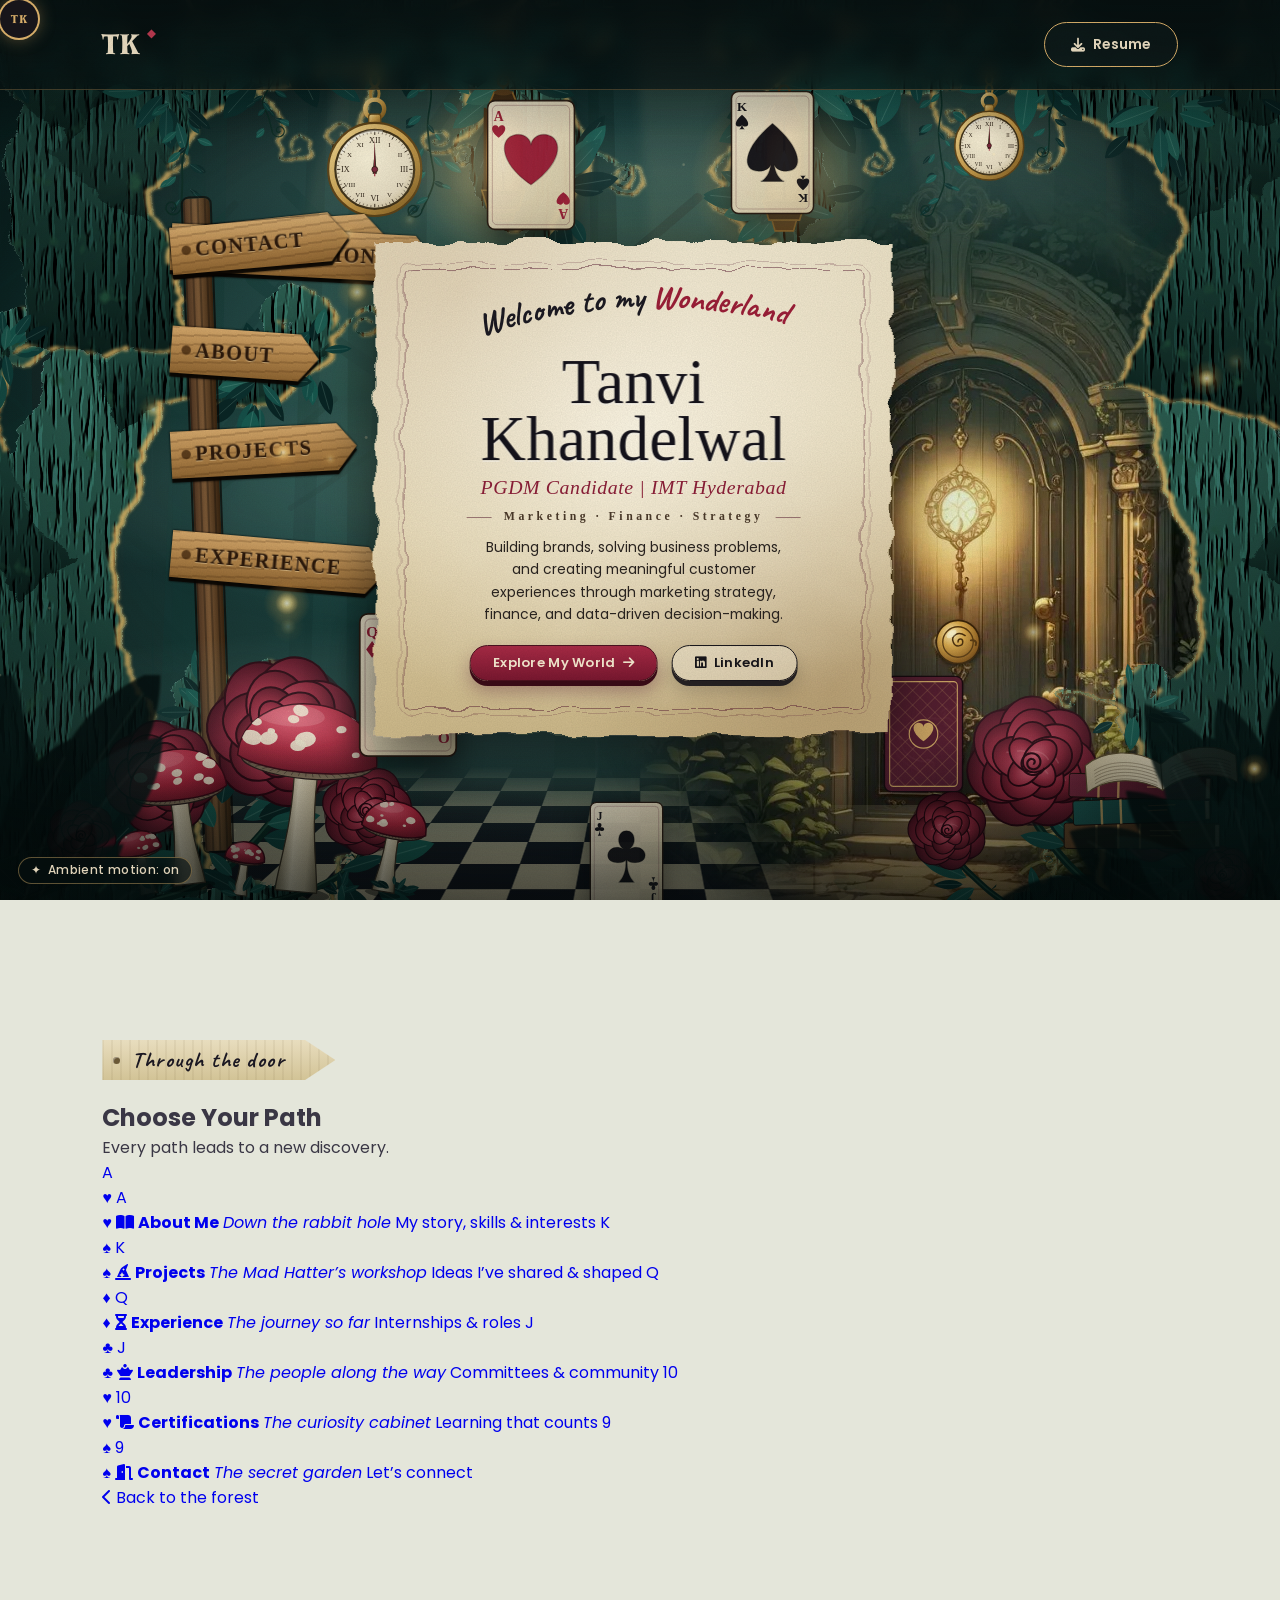
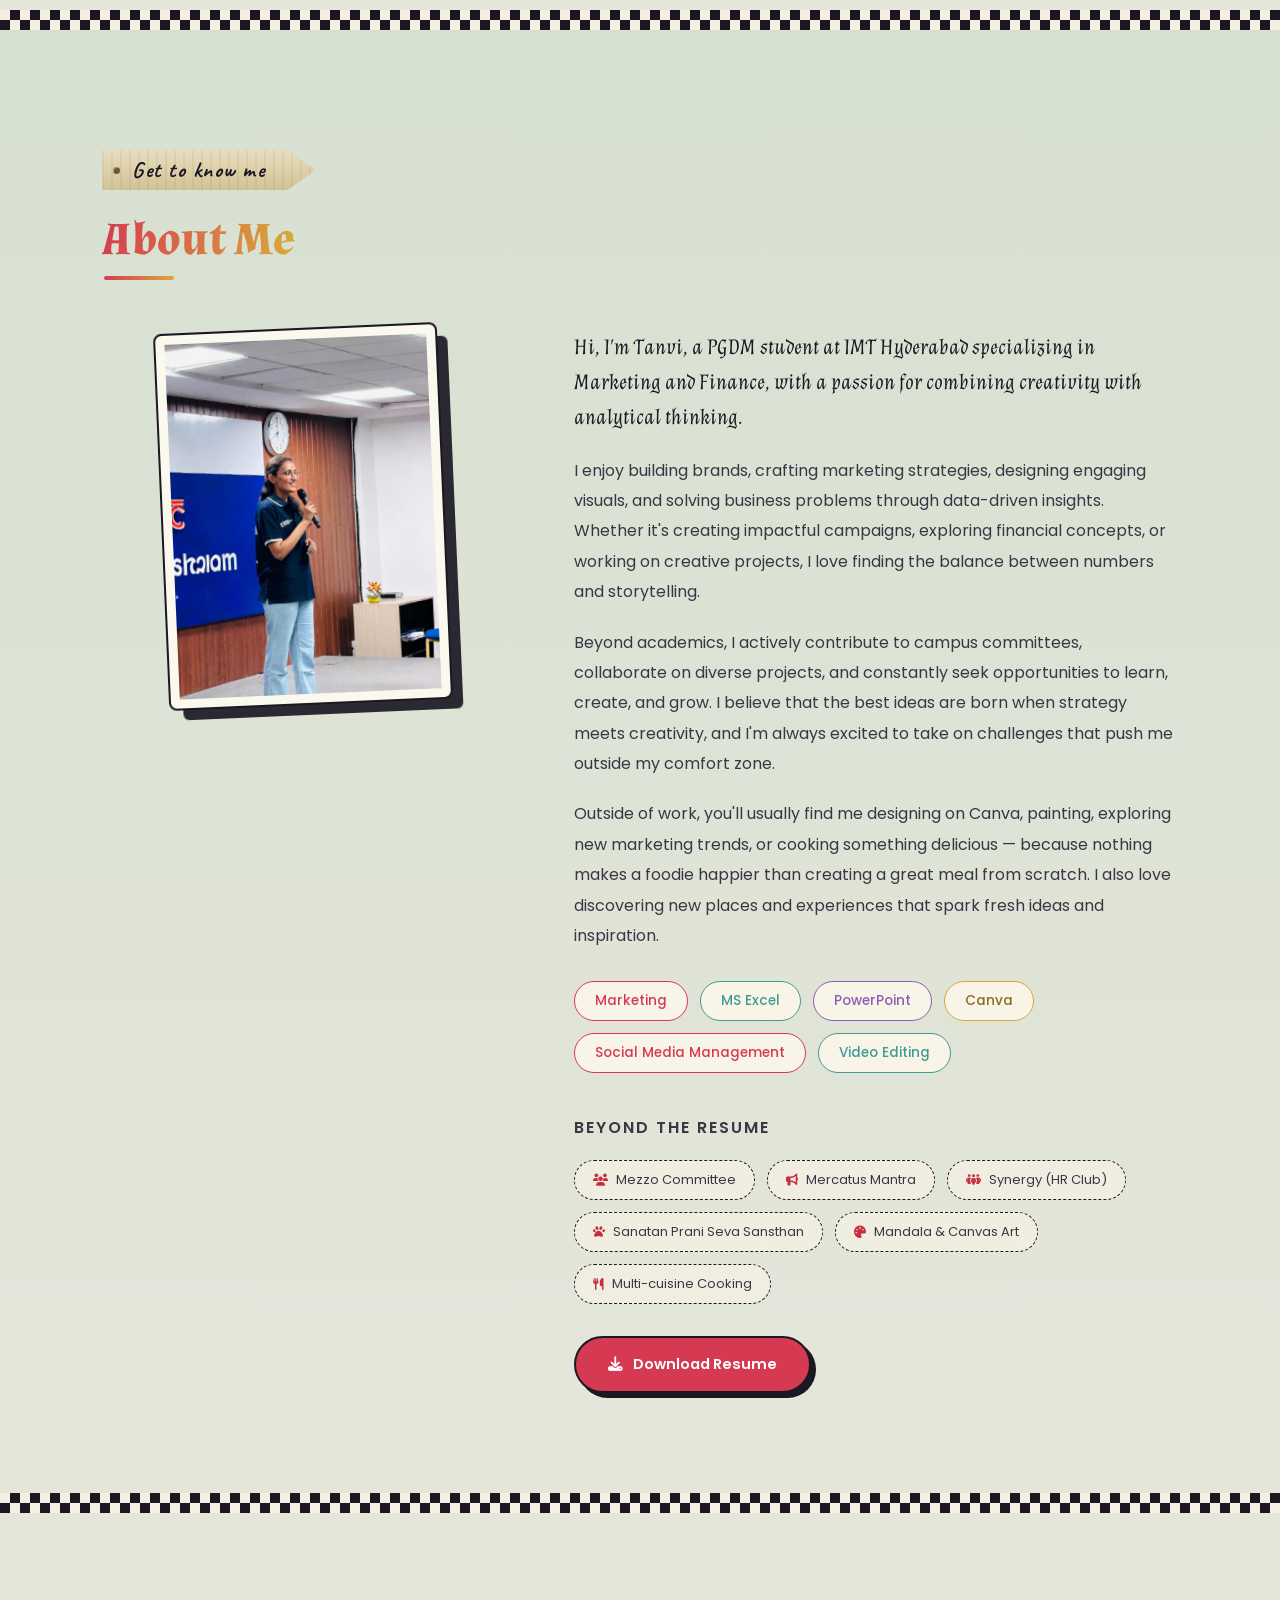
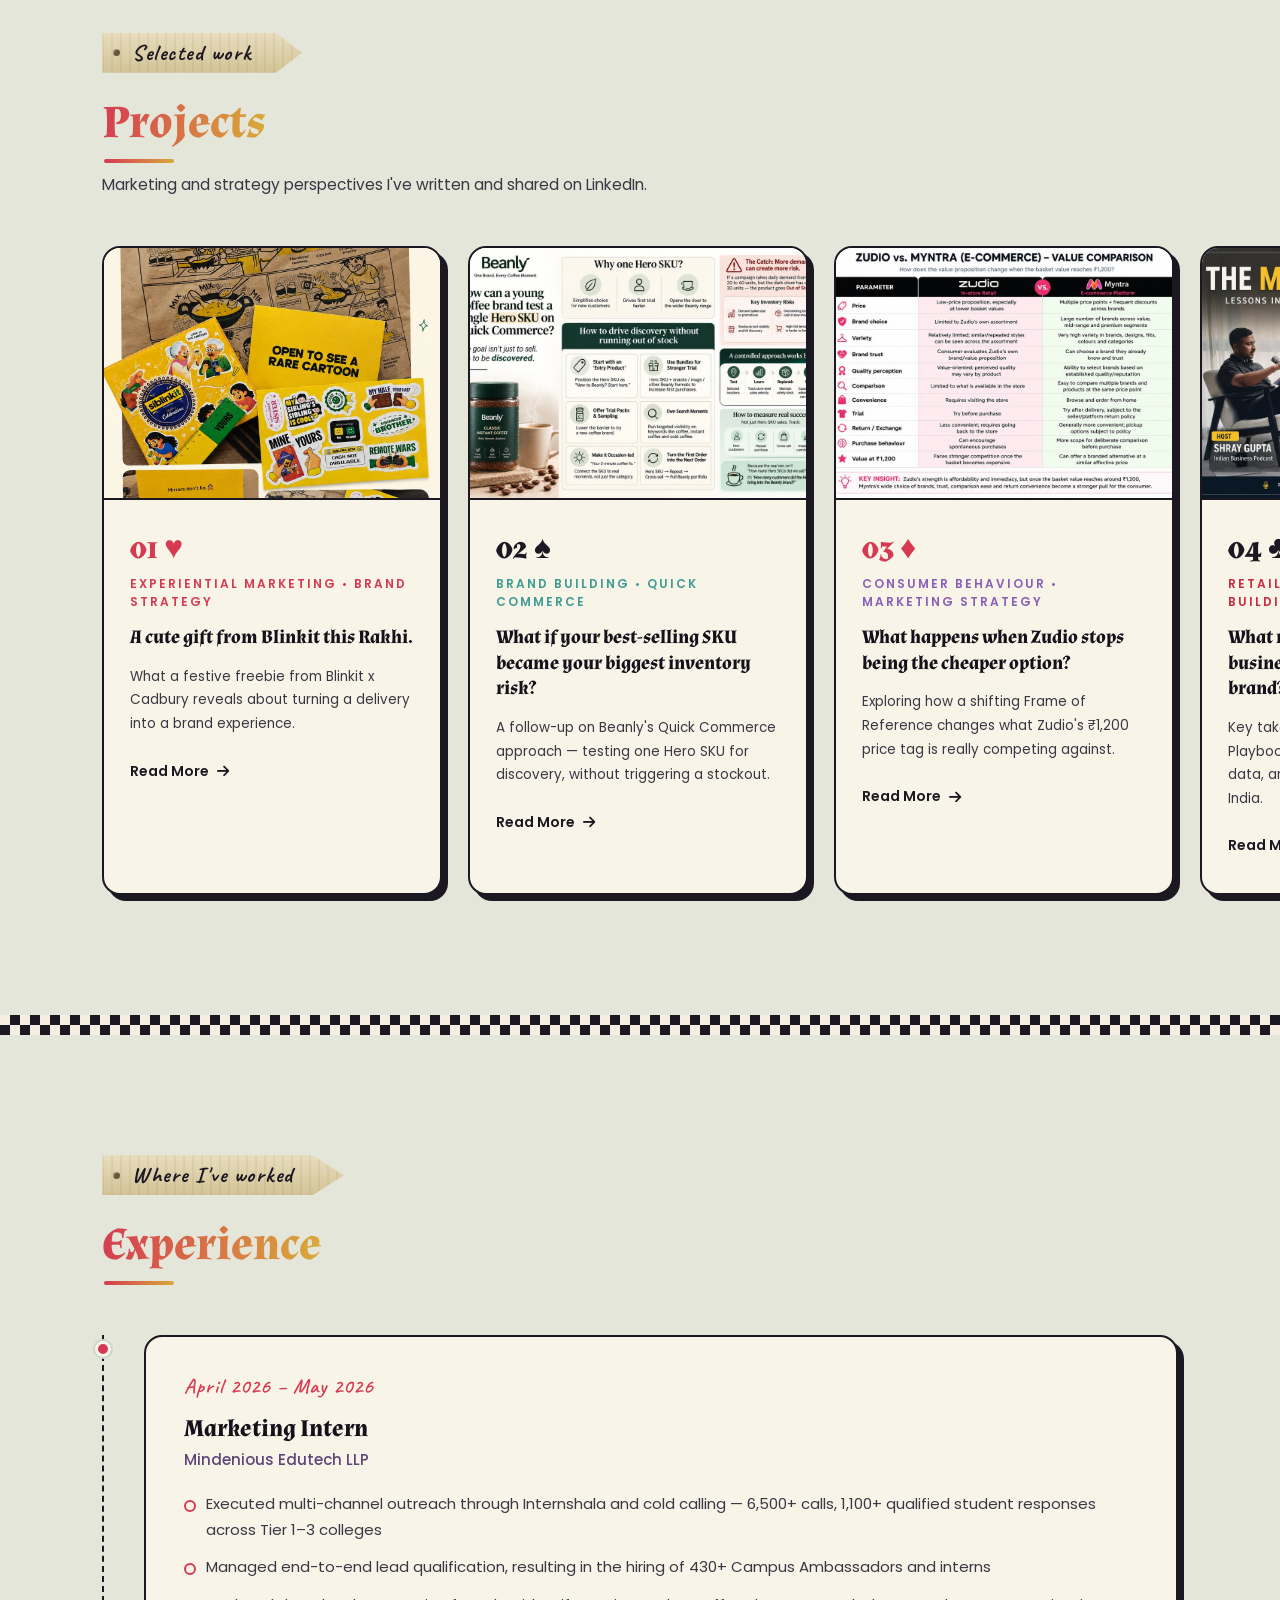
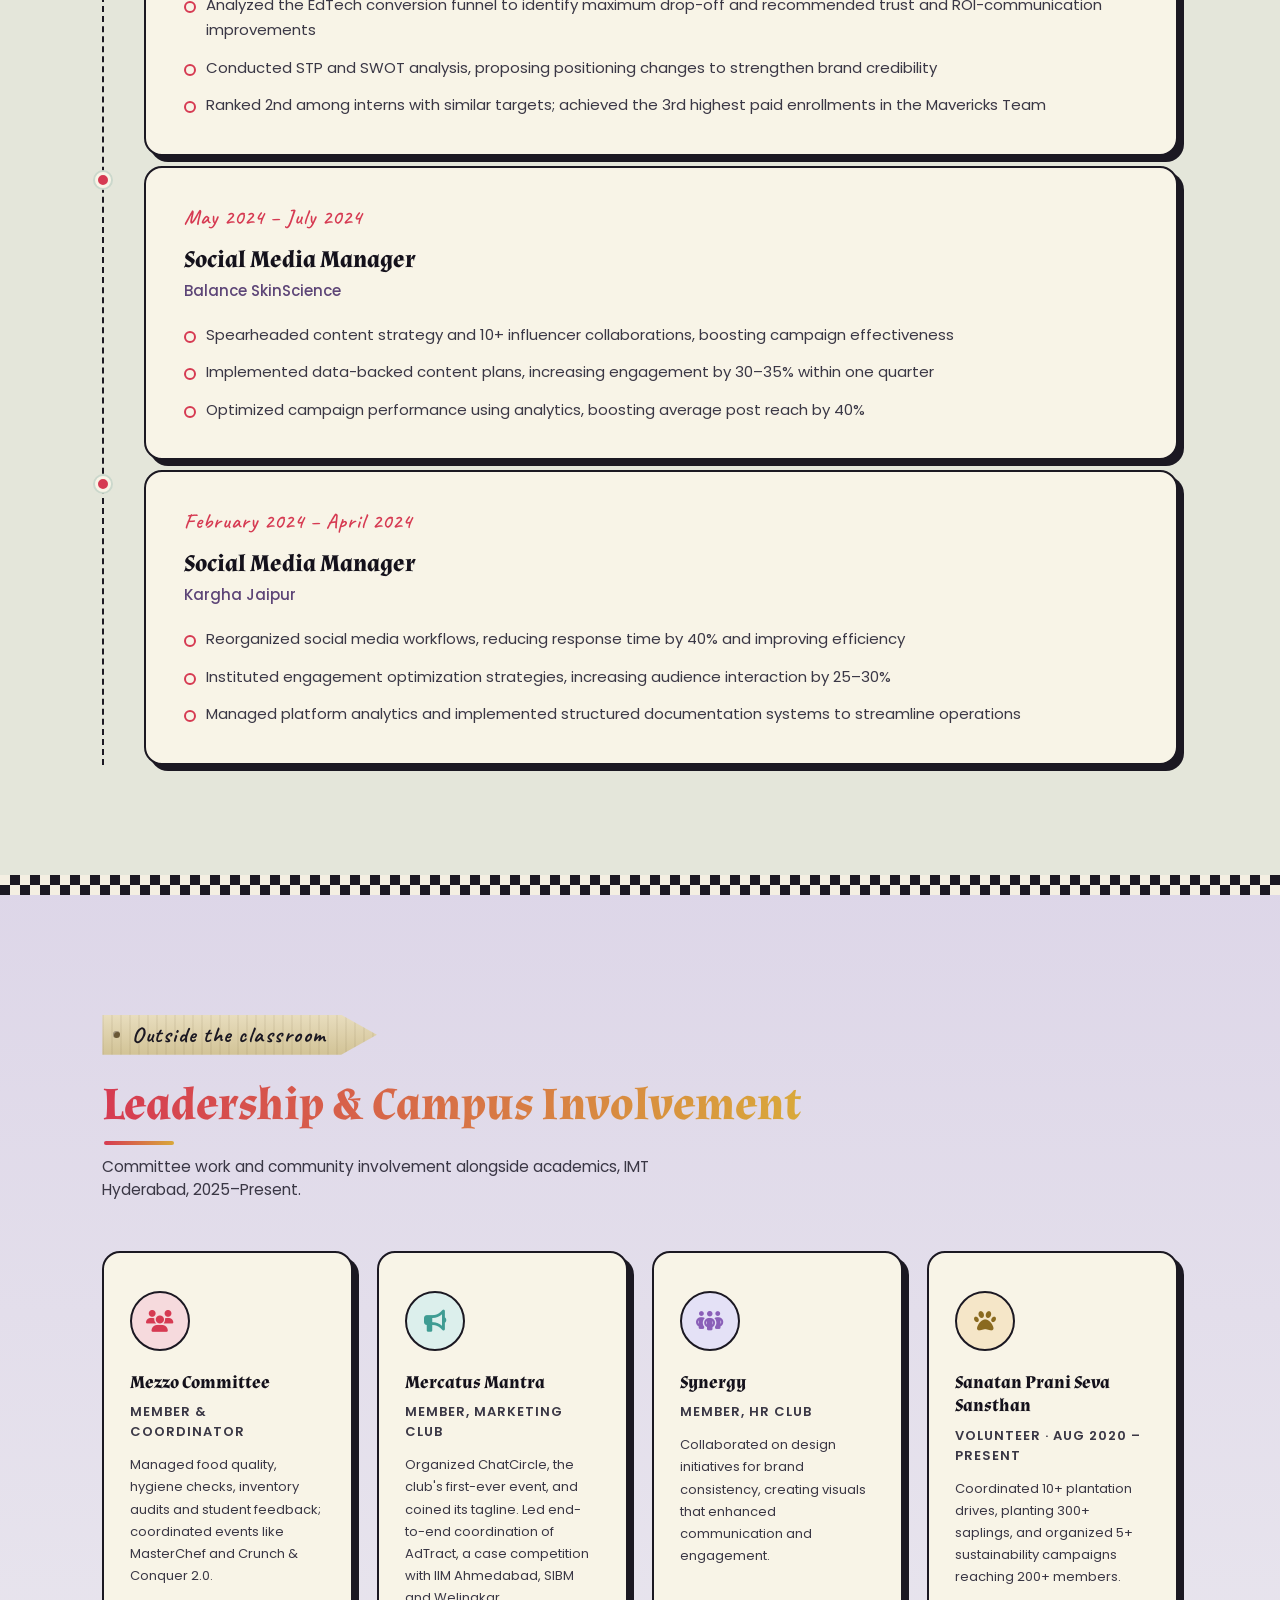
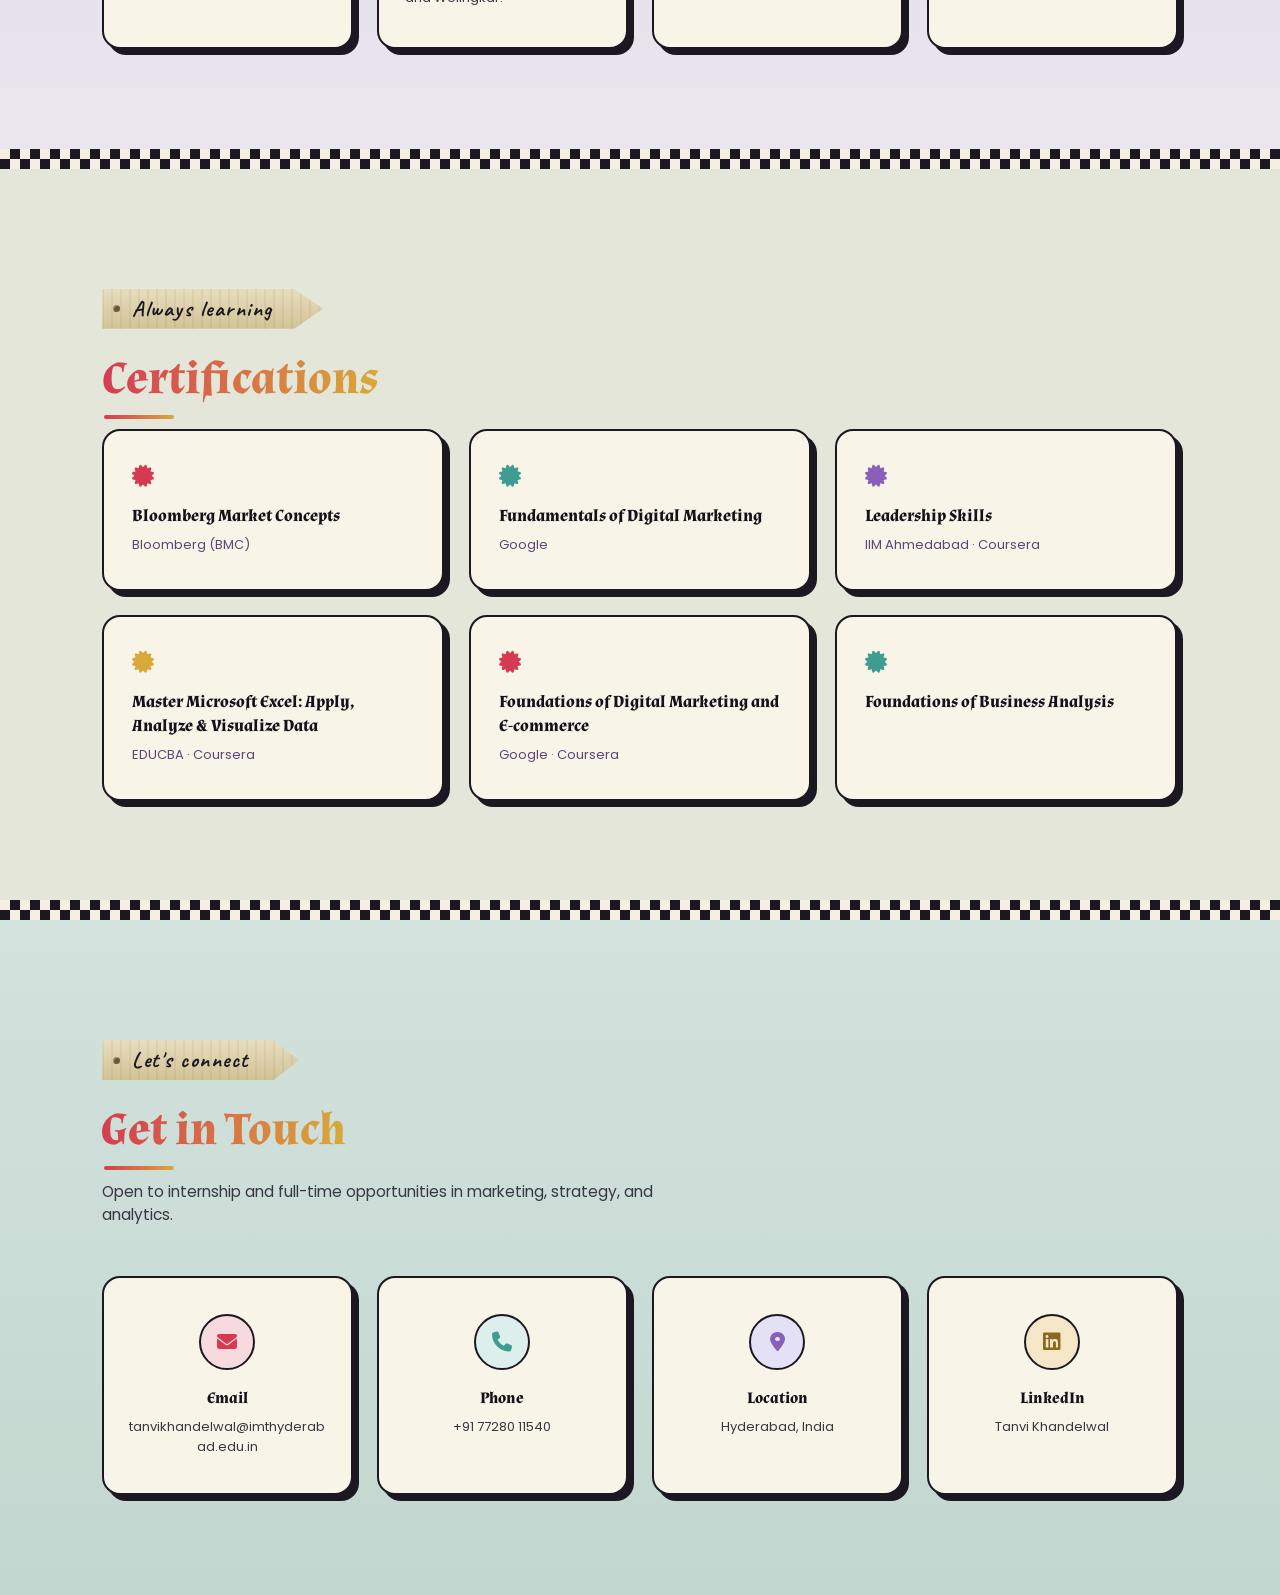
==== commit e34e4078: "Update index.html" ====
--- a/index.html
+++ b/index.html
@@ -11,6 +11,7 @@
 
     <link rel="stylesheet" href="style.css">
     <link rel="stylesheet" href="wonderland-home.css">
+    <link rel="stylesheet" href="wonderland-app.css">
 
     <!-- Google Fonts -->
     <link rel="preconnect" href="https://fonts.googleapis.com">
@@ -24,41 +25,17 @@
 
 </head>
 
-<body>
+<body class="wl-app">
 
 <!-- ================= NAVBAR ================= -->
 
 <header>
 
-<nav class="navbar">
-
-<div class="logo">
-
-TK
-
-</div>
-
-<ul class="nav-links">
-
-<li><a href="#home" class="active">Home</a></li>
-
-<li><a href="#about">About</a></li>
-
-<li><a href="#projects">Projects</a></li>
-
-<li><a href="#experience">Experience</a></li>
-
-<li><a href="#leadership">Leadership</a></li>
-
-<li><a href="#certifications">Certifications</a></li>
-
-<li><a href="#insights">Insights</a></li>
-
-<li><a href="#contact">Contact</a></li>
-
-</ul>
-
-<a href="resume.pdf" target="_blank" class="resume-btn">
+<nav class="navbar" aria-label="Site">
+
+<a class="logo" href="#home" aria-label="Tanvi Khandelwal - back to the entrance">TK</a>
+
+<a href="resume.pdf" target="_blank" rel="noopener" class="resume-btn">
 
 <i class="fa-solid fa-download"></i>
 
@@ -72,7 +49,9 @@
 
 <!-- ================= HERO: DARK WONDERLAND (Phase 1) ================= -->
 
-<section class="wl-hero" id="home" aria-label="Welcome to my Wonderland">
+<main class="wl-views" id="wlViews">
+
+<section class="wl-hero wl-view is-active" id="home" data-title="Welcome" aria-label="Welcome to my Wonderland">
 
 <svg class="wl-defs" width="0" height="0" aria-hidden="true" focusable="false">
 <defs>
@@ -141,7 +120,7 @@
 <img class="wl-door-scene" src="images/wl/door-scene.webp" alt="" decoding="async">
 <i class="wl-door-halo" aria-hidden="true"></i>
 <div class="wl-door-stage">
-<button type="button" class="wl-door" id="wlDoor" data-door-target="#about" aria-label="Open the mysterious door and step through to the About section">
+<button type="button" class="wl-door" id="wlDoor" data-door-target="hub" aria-label="Open the mysterious door and choose where to go">
 <span class="wl-door-in">
 <img src="images/wl/door-interior.svg" alt="" decoding="async">
 <i class="wl-mist"></i><i class="wl-mist wl-mist2"></i><i class="wl-motes"></i>
@@ -155,7 +134,6 @@
 </button>
 </div>
 <span class="wl-door-sill" aria-hidden="true"></span>
-<span class="wl-door-label" aria-hidden="true">Discover my story</span>
 </div>
 
 <img class="wl-prop wl-mush-b" src="images/wl/mushrooms-b.svg" alt="" decoding="async">
@@ -173,7 +151,7 @@
 <img class="wl-vine" style="left:36%;top:9%;width:7%;--d:9s;--dl:-3s" src="images/wl/vine-2.svg" alt="" loading="lazy">
 <img class="wl-vine" style="left:58%;top:8.5%;width:8%;--d:8s;--dl:-2s" src="images/wl/vine-3.svg" alt="" loading="lazy">
 <img class="wl-vine" style="left:67%;top:11%;width:7%;--d:10s;--dl:-5s" src="images/wl/vine-2.svg" alt="" loading="lazy">
-<div class="wl-hang wl-hang-watch" style="left:45.5%;top:10.5%;--pd:7s;--pdl:-2s">
+<div class="wl-hang wl-hang-watch" style="left:54%;top:10.5%;--pd:7s;--pdl:-2s">
 <svg viewBox="0 0 120 190" aria-hidden="true"><use href="#wlWatch"/></svg>
 </div>
 <div class="wl-hang wl-hang-lantern" style="left:70.5%;top:12%;--pd:6s;--pdl:-4s">
@@ -183,12 +161,15 @@
 </div>
 </div>
 
-<nav class="wl-signs" aria-label="Signposts to portfolio sections">
+<nav class="wl-signs" aria-label="Signposts to every part of the portfolio">
 <span class="wl-pole" aria-hidden="true"></span>
 <div class="wl-sign-wrap s1" style="--rot:-6deg;--sd:6.5s;--sdl:-1s"><button type="button" class="wl-sign" data-door-open>This way</button></div>
-<div class="wl-sign-wrap s2" style="--rot:4deg;--sd:7.5s;--sdl:-3s"><a class="wl-sign" href="#projects">Projects</a></div>
-<div class="wl-sign-wrap s3" style="--rot:-3deg;--sd:8s;--sdl:-5s"><a class="wl-sign" href="#experience">Experience</a></div>
-<div class="wl-sign-wrap s4" style="--rot:5deg;--sd:7s;--sdl:-2s"><a class="wl-sign" href="#leadership">Leadership</a></div>
+<div class="wl-sign-wrap s2" style="--rot:4deg;--sd:7.5s;--sdl:-3s"><a class="wl-sign" href="#about">About</a></div>
+<div class="wl-sign-wrap s3" style="--rot:-3deg;--sd:8s;--sdl:-5s"><a class="wl-sign" href="#projects">Projects</a></div>
+<div class="wl-sign-wrap s4" style="--rot:5deg;--sd:7s;--sdl:-2s"><a class="wl-sign" href="#experience">Experience</a></div>
+<div class="wl-sign-wrap s5" style="--rot:-4deg;--sd:8.5s;--sdl:-6s"><a class="wl-sign" href="#leadership">Leadership</a></div>
+<div class="wl-sign-wrap s6" style="--rot:3deg;--sd:7.2s;--sdl:-4s"><a class="wl-sign" href="#certifications">Certifications</a></div>
+<div class="wl-sign-wrap s7" style="--rot:-5deg;--sd:6.8s;--sdl:-7s"><a class="wl-sign" href="#contact">Contact</a></div>
 </nav>
 
 <div class="wl-tree wl-tree-right">
@@ -248,7 +229,7 @@
 <p class="wl-tag">Marketing &middot; Finance &middot; Strategy</p>
 <p class="wl-intro">Building brands, solving business problems, and creating meaningful customer experiences through marketing strategy, finance, and data-driven decision-making.</p>
 <div class="wl-cta">
-<a class="wl-btn wl-btn-primary" href="#about"><span>Explore My World</span> <i class="fa-solid fa-arrow-right" aria-hidden="true"></i></a>
+<a class="wl-btn wl-btn-primary" href="#hub" data-door-open><span>Explore My World</span> <i class="fa-solid fa-arrow-right" aria-hidden="true"></i></a>
 <a class="wl-btn wl-btn-ghost" href="https://www.linkedin.com/in/tanvi-khandelwal-105405252/" target="_blank" rel="noopener"><i class="fa-brands fa-linkedin" aria-hidden="true"></i> <span>LinkedIn</span></a>
 </div>
 </div>
@@ -258,15 +239,79 @@
 
 </section>
 
+<!-- ================= HUB: THE SIX CARDS (inside the door) ================= -->
+
+<section class="wl-hub wl-view" id="hub" data-title="Choose your path" aria-label="Choose your path">
+
+<div class="wl-hub-head">
+<p class="section-tag">Through the door</p>
+<h2 class="wl-hub-title">Choose Your Path</h2>
+<p class="wl-hub-sub">Every path leads to a new discovery.</p>
+</div>
+
+<nav class="wl-hand" aria-label="Portfolio sections">
+<a class="hub-card" href="#about" style="--i:0;--tilt:-12deg;--dy:22px;--suit:#9c1f38">
+<span class="hc-corner" aria-hidden="true">A<br>&#9829;</span>
+<span class="hc-corner br" aria-hidden="true">A<br>&#9829;</span>
+<span class="hc-icon" aria-hidden="true"><i class="fa-solid fa-book-open"></i></span>
+<strong class="hc-title">About Me</strong>
+<em class="hc-sub">Down the rabbit hole</em>
+<span class="hc-hint">My story, skills &amp; interests</span>
+</a>
+<a class="hub-card" href="#projects" style="--i:1;--tilt:-7deg;--dy:8px;--suit:#17151a">
+<span class="hc-corner" aria-hidden="true">K<br>&#9824;</span>
+<span class="hc-corner br" aria-hidden="true">K<br>&#9824;</span>
+<span class="hc-icon" aria-hidden="true"><i class="fa-solid fa-hat-wizard"></i></span>
+<strong class="hc-title">Projects</strong>
+<em class="hc-sub">The Mad Hatter&rsquo;s workshop</em>
+<span class="hc-hint">Ideas I&rsquo;ve shared &amp; shaped</span>
+</a>
+<a class="hub-card" href="#experience" style="--i:2;--tilt:-2.5deg;--dy:0px;--suit:#9c1f38">
+<span class="hc-corner" aria-hidden="true">Q<br>&#9830;</span>
+<span class="hc-corner br" aria-hidden="true">Q<br>&#9830;</span>
+<span class="hc-icon" aria-hidden="true"><i class="fa-solid fa-hourglass-half"></i></span>
+<strong class="hc-title">Experience</strong>
+<em class="hc-sub">The journey so far</em>
+<span class="hc-hint">Internships &amp; roles</span>
+</a>
+<a class="hub-card" href="#leadership" style="--i:3;--tilt:2.5deg;--dy:0px;--suit:#17151a">
+<span class="hc-corner" aria-hidden="true">J<br>&#9827;</span>
+<span class="hc-corner br" aria-hidden="true">J<br>&#9827;</span>
+<span class="hc-icon" aria-hidden="true"><i class="fa-solid fa-chess-queen"></i></span>
+<strong class="hc-title">Leadership</strong>
+<em class="hc-sub">The people along the way</em>
+<span class="hc-hint">Committees &amp; community</span>
+</a>
+<a class="hub-card" href="#certifications" style="--i:4;--tilt:7deg;--dy:8px;--suit:#9c1f38">
+<span class="hc-corner" aria-hidden="true">10<br>&#9829;</span>
+<span class="hc-corner br" aria-hidden="true">10<br>&#9829;</span>
+<span class="hc-icon" aria-hidden="true"><i class="fa-solid fa-scroll"></i></span>
+<strong class="hc-title">Certifications</strong>
+<em class="hc-sub">The curiosity cabinet</em>
+<span class="hc-hint">Learning that counts</span>
+</a>
+<a class="hub-card" href="#contact" style="--i:5;--tilt:12deg;--dy:22px;--suit:#17151a">
+<span class="hc-corner" aria-hidden="true">9<br>&#9824;</span>
+<span class="hc-corner br" aria-hidden="true">9<br>&#9824;</span>
+<span class="hc-icon" aria-hidden="true"><i class="fa-solid fa-door-open"></i></span>
+<strong class="hc-title">Contact</strong>
+<em class="hc-sub">The secret garden</em>
+<span class="hc-hint">Let&rsquo;s connect</span>
+</a>
+</nav>
+
+<a class="wl-hub-home" href="#home"><i class="fa-solid fa-chevron-left" aria-hidden="true"></i> Back to the forest</a>
+
+</section>
+
 <!-- ================= ABOUT ================= -->
 
-<section class="about" id="about">
-
-<div class="blob blob-coral blob-small"></div>
+<section class="about wl-page wl-view" id="about" data-title="About Me">
+<div class="wl-page-scroll">
 
 <p class="section-tag">Get to know me</p>
 
-<h2 class="section-title">About</h2>
+<h2 class="section-title">About Me</h2>
 
 <div class="about-grid">
 
@@ -356,32 +401,17 @@
 
 </div>
 
+</div>
 </section>
 
-<!-- ================= MARQUEE STRIP ================= -->
-
-<div class="marquee-strip">
-
-<div class="marquee-track">
-
-<span>MARKETING</span><span>•</span><span>STRATEGY</span><span>•</span><span>BRANDING</span><span>•</span><span>ANALYTICS</span><span>•</span><span>CONSUMER INSIGHT</span><span>•</span><span>FINANCE</span><span>•</span>
-<span>MARKETING</span><span>•</span><span>STRATEGY</span><span>•</span><span>BRANDING</span><span>•</span><span>ANALYTICS</span><span>•</span><span>CONSUMER INSIGHT</span><span>•</span><span>FINANCE</span><span>•</span>
-
-</div>
-
-</div>
-
-<!-- ================= FEATURED WORK ================= -->
-
-<section class="work" id="projects">
-
-<div class="blob blob-teal blob-small"></div>
+<section class="work wl-page wl-view" id="projects" data-title="Projects">
+<div class="wl-page-scroll">
 
 <p class="section-tag">Selected work</p>
 
-<h2 class="section-title">Featured Work</h2>
-
-<p class="section-sub">Marketing and strategy perspectives I've written and shared on LinkedIn — scroll to explore.</p>
+<h2 class="section-title">Projects</h2>
+
+<p class="section-sub">Marketing and strategy perspectives I've written and shared on LinkedIn.</p>
 
 <div class="work-carousel">
 
@@ -763,13 +793,13 @@
 
 </div>
 
-<div class="work-scroll-hint"><i class="fa-solid fa-arrow-left"></i> Drag or scroll to explore <i class="fa-solid fa-arrow-right"></i></div>
-
+</div></div>
 </section>
 
 <!-- ================= EXPERIENCE ================= -->
 
-<section class="experience" id="experience">
+<section class="experience wl-page wl-view" id="experience" data-title="Experience">
+<div class="wl-page-scroll">
 
 <p class="section-tag">Where I've worked</p>
 
@@ -861,11 +891,13 @@
 
 </div>
 
+</div>
 </section>
 
 <!-- ================= LEADERSHIP ================= -->
 
-<section class="leadership" id="leadership">
+<section class="leadership wl-page wl-view" id="leadership" data-title="Leadership">
+<div class="wl-page-scroll">
 
 <p class="section-tag">Outside the classroom</p>
 
@@ -925,11 +957,13 @@
 
 </div>
 
+</div>
 </section>
 
 <!-- ================= CERTIFICATIONS ================= -->
 
-<section class="certifications" id="certifications">
+<section class="certifications wl-page wl-view" id="certifications" data-title="Certifications">
+<div class="wl-page-scroll">
 
 <p class="section-tag">Always learning</p>
 
@@ -997,11 +1031,13 @@
 
 </div>
 
+</div>
 </section>
 
 <!-- ================= CONTACT ================= -->
 
-<section class="contact" id="contact">
+<section class="contact wl-page wl-view" id="contact" data-title="Contact">
+<div class="wl-page-scroll">
 
 <p class="section-tag">Let's connect</p>
 
@@ -1053,50 +1089,25 @@
 
 </div>
 
+</div>
 </section>
 
 <!-- ================= FOOTER ================= -->
 
-<footer>
-
-<div class="footer-content">
-
-<div class="footer-logo">TK</div>
-
-<p>Marketing · Strategy · Analytics</p>
-
-<div class="footer-socials">
-
-<a href="https://www.linkedin.com/in/tanvi-khandelwal-105405252/" target="_blank"><i class="fa-brands fa-linkedin"></i></a>
-
-<a href="mailto:tanvikhandelwal@imthyderabad.edu.in"><i class="fa-solid fa-envelope"></i></a>
-
-</div>
-
-<p class="footer-copy">© 2026 Tanvi Khandelwal. All rights reserved.</p>
-
-</div>
-
-</footer>
-
-<button class="scroll-top-btn" id="scrollTopBtn" aria-label="Scroll to top">
-
-<i class="fa-solid fa-arrow-up"></i>
+</main>
+
+<!-- ================= WORK MODAL (for posts without an external link) ================= -->
+
+<div class="work-modal-overlay" id="workModalOverlay">
+
+<div class="work-modal-box">
+
+<button type="button" class="work-modal-close" id="workModalClose" aria-label="Close">
+
+<i class="fa-solid fa-xmark"></i>
 
 </button>
 
-<!-- ================= WORK MODAL (for posts without an external link) ================= -->
-
-<div class="work-modal-overlay" id="workModalOverlay">
-
-<div class="work-modal-box">
-
-<button type="button" class="work-modal-close" id="workModalClose" aria-label="Close">
-
-<i class="fa-solid fa-xmark"></i>
-
-</button>
-
 <div class="work-modal-scroll" id="workModalContent"></div>
 
 </div>
@@ -1266,6 +1277,7 @@
 </template>
 
 <script src="script.js"></script>
+<script src="wonderland-app.js"></script>
 <script src="wonderland-home.js"></script>
 
 </body>
--- a/wonderland-home.css
+++ b/wonderland-home.css
@@ -0,0 +1,608 @@
+/* ==========================================================================
+   WONDERLAND HOME  (Phase 1)  -  dark, enchanted storybook homepage
+   Palette: midnight forest #101B1B · deep teal #173D3C · burgundy #581F32
+            parchment #E9DCC1 · candlelight gold #D6AD69 · rose #B83A50 · ink #17151A
+   ========================================================================== */
+
+/* ---------- PAGE BASE: no light flash while loading ---------- */
+
+html{ background:#101B1B; }
+body{ animation:none; }          /* the hero has its own cinematic reveal */
+
+/* ---------- NAV: dark glass over the scene ---------- */
+
+header::after{ display:none; }
+
+.navbar{
+    background:linear-gradient(180deg, rgba(8,17,17,.88), rgba(8,17,17,.58));
+    border-bottom:1px solid rgba(214,173,105,.28);
+    -webkit-backdrop-filter:blur(8px);
+            backdrop-filter:blur(8px);
+}
+.navbar.scrolled{ background:rgba(8,17,17,.94); }
+
+.logo{ color:#E9DCC1; font-family:'Almendra', serif; }
+.logo::after{ content:"\25C6"; color:#B83A50; font-size:11px; top:2px; right:-16px; }
+
+.nav-links a{ color:#E9DCC1; font-weight:500; opacity:.92; }
+.nav-links a:hover, .nav-links a.active{ color:#E0647A; opacity:1; }
+.nav-links a::after{ background:#E0647A; }
+
+.resume-btn{
+    background:rgba(16,27,27,.65);
+    border:1.5px solid #D6AD69;
+    color:#E9DCC1;
+    box-shadow:none;
+}
+.resume-btn:hover{ background:#D6AD69; color:#17151A; box-shadow:0 0 22px rgba(214,173,105,.5); }
+
+.tk-cursor{ background:#17151A; color:#D6AD69; box-shadow:0 0 0 2px #D6AD69, 0 0 18px rgba(214,173,105,.45); }
+.tk-cursor-hover{ background:#581F32; }
+
+/* ---------- HERO FRAME ---------- */
+
+.wl-hero{
+    --H:max(100vh, 720px);
+    --ds:calc(var(--H) * .95);              /* door scene size */
+    --ink:#17151A; --parch:#E9DCC1; --gold:#D6AD69; --rose:#B83A50; --burg:#581F32;
+    position:relative;
+    height:var(--H);
+    padding:0;
+    overflow:hidden;
+    isolation:isolate;
+    color:#E9DCC1;
+    background:
+        radial-gradient(ellipse 60% 70% at 52% 46%, #2c5a52 0%, #173D3C 38%, #101B1B 78%),
+        #101B1B;
+}
+@supports (height:100svh){ .wl-hero{ --H:max(100svh, 720px); } }
+
+.wl-stage{ position:absolute; inset:0; z-index:0; }
+
+.wl-layer{
+    position:absolute; inset:0;
+    pointer-events:none;
+    will-change:transform;
+}
+.wl-layer > *{ position:absolute; }
+
+.wl-far{ left:-6%; top:-6%; width:112%; height:112%; object-fit:cover; opacity:.9; }
+
+/* ---------- ATMOSPHERE: glow, light beams, fog ---------- */
+
+.wl-atmos{ position:absolute; inset:0; pointer-events:none; }
+.wl-glow{
+    position:absolute; left:50%; top:46%; width:70%; height:84%;
+    transform:translate(-50%,-50%);
+    background:radial-gradient(closest-side, rgba(255,214,140,.30), rgba(214,173,105,.10) 52%, transparent 78%);
+    animation:wl-glow 9s ease-in-out infinite alternate;
+}
+.wl-beam{
+    position:absolute; top:-10%; width:15%; height:95%;
+    background:linear-gradient(180deg, rgba(255,235,180,.20), rgba(255,235,180,0) 85%);
+    transform-origin:50% 0; mix-blend-mode:screen; opacity:.55; filter:blur(5px);
+    animation:wl-beam 11s ease-in-out infinite alternate;
+}
+.wl-beam.b1{ left:30%; rotate:14deg; }
+.wl-beam.b2{ left:49%; rotate:-4deg;  animation-delay:-4s; animation-duration:14s; width:11%; }
+.wl-beam.b3{ left:66%; rotate:-16deg; animation-delay:-7s; }
+
+.wl-fog{
+    position:absolute; left:-30%; width:160%; height:34%;
+    background:radial-gradient(ellipse 50% 50% at 50% 50%, rgba(190,222,212,.20), rgba(190,222,212,0) 70%);
+    animation:wl-fog 46s linear infinite alternate;
+}
+.wl-fog.f1{ bottom:28%; }
+.wl-fog.f2{ bottom:6%;  height:30%; animation-duration:58s; animation-direction:alternate-reverse; opacity:.9; }
+.wl-fog.f3{ top:4%;  height:30%; animation-duration:70s; opacity:.6; }
+.wl-atmos-front{ z-index:0; }
+
+@keyframes wl-glow{ from{ opacity:.78; scale:1; } to{ opacity:1; scale:1.06; } }
+@keyframes wl-beam{ from{ opacity:.30; rotate:var(--r0, 0deg); } to{ opacity:.62; } }
+@keyframes wl-fog{ from{ transform:translateX(-6%); } to{ transform:translateX(8%); } }
+
+/* ---------- CHECKERBOARD FLOOR ---------- */
+
+.wl-floor{
+    left:-40%; right:-40%; bottom:-6%; height:84%;
+    background:
+        radial-gradient(ellipse 55% 70% at 50% 8%, rgba(255,224,150,.14), transparent 70%),
+        conic-gradient(#12111a 25%, #cfc2a0 0 50%, #12111a 0 75%, #cfc2a0 0) 50% 100% / calc(var(--H) * .17) calc(var(--H) * .17);
+    transform:perspective(calc(var(--H) * .8)) rotateX(60deg);
+    transform-origin:50% 100%;
+    -webkit-mask-image:linear-gradient(to top, #000 22%, rgba(0,0,0,.6) 55%, transparent 90%);
+            mask-image:linear-gradient(to top, #000 22%, rgba(0,0,0,.6) 55%, transparent 90%);
+    opacity:.92;
+}
+
+/* ---------- TREES ---------- */
+
+.wl-tree{
+    position:absolute; bottom:calc(var(--H) * -.05);
+    height:calc(var(--H) * 1.1);
+}
+.wl-tree-left { left:calc(var(--H) * -.05);  aspect-ratio:1100/1400; }
+.wl-tree-right{ right:calc(var(--H) * -.07); aspect-ratio:1000/1400; }
+.wl-tree::before{ content:""; position:absolute; inset:-6% -14% 20% -14%; background:radial-gradient(closest-side, rgba(95,170,155,.22), transparent 72%); pointer-events:none; }
+
+.wl-tr{ position:absolute; inset:0; width:100%; height:100%; display:block; }
+
+.wl-canopy{
+    position:absolute; inset:0;
+    transform-origin:19% 40%;
+    animation:wl-sway var(--sway,12s) ease-in-out infinite alternate;
+}
+.wl-canopy-r{ transform-origin:80% 40%; animation-direction:alternate-reverse; }
+@keyframes wl-sway{ from{ rotate:-.55deg; } to{ rotate:.75deg; } }
+
+.wl-vine{
+    position:absolute; height:auto; transform-origin:50% 0;
+    animation:wl-pend var(--d,8s) ease-in-out var(--dl,0s) infinite alternate;
+}
+@keyframes wl-pend{ from{ rotate:-3.2deg; } to{ rotate:3.2deg; } }
+
+/* hanging pocket watch + lanterns */
+
+.wl-hang{ position:absolute; transform-origin:50% 0; animation:wl-pend var(--pd,7s) ease-in-out var(--pdl,0s) infinite alternate; }
+.wl-hang svg{ display:block; width:100%; height:auto; overflow:visible; }
+.wl-hang-watch{ width:calc(var(--H) * .115); margin-left:calc(var(--H) * -.0575); }
+.wl-hang-watch.wl-hang-small{ width:calc(var(--H) * .085); margin-left:calc(var(--H) * -.0425); }
+.wl-hang-lantern{ width:calc(var(--H) * .085); margin-left:calc(var(--H) * -.0425); }
+
+.wl-halo{
+    position:absolute; left:50%; top:62%; width:340%; aspect-ratio:1;
+    translate:-50% -50%;
+    background:radial-gradient(closest-side, rgba(255,205,120,.62), rgba(255,170,70,.20) 42%, transparent 72%);
+    mix-blend-mode:screen; pointer-events:none;
+    animation:wl-flicker 3.4s linear infinite;
+}
+.wl-hang-r1 .wl-halo{ animation-duration:4.1s; animation-delay:-1.3s; }
+.wl-flame{ transform-box:fill-box; transform-origin:50% 100%; animation:wl-flame 1.7s ease-in-out infinite alternate; }
+
+@keyframes wl-flicker{
+    0%{opacity:.9; scale:1} 7%{opacity:.62; scale:.96} 13%{opacity:1; scale:1.04} 22%{opacity:.78; scale:.98}
+    34%{opacity:.95; scale:1.02} 47%{opacity:.7; scale:.97} 58%{opacity:1; scale:1.05} 71%{opacity:.82; scale:1}
+    84%{opacity:.97; scale:1.03} 100%{opacity:.88; scale:1}
+}
+@keyframes wl-flame{ from{ transform:scale(1,1) skewX(-3deg); } to{ transform:scale(.88,1.14) skewX(4deg); } }
+
+/* pocket-watch hands */
+.wl-hand{ transform-box:fill-box; transform-origin:50% 88%; }
+.wl-h-hour{ animation:wl-spin 720s linear infinite; }
+.wl-h-min { animation:wl-spin 60s linear infinite; }
+.wl-h-sec { animation:wl-spin 60s steps(60) infinite; }
+@keyframes wl-spin{ to{ transform:rotate(360deg); } }
+
+/* ---------- SIGNPOSTS ---------- */
+
+.wl-signs{
+    --px:calc(var(--H) * .2);
+    position:absolute; left:calc(var(--H) * .03); top:calc(var(--H) * .25);
+    width:calc(var(--H) * .5); height:calc(var(--H) * .6);
+}
+.wl-pole{
+    position:absolute; left:calc(var(--px) - var(--H) * .015); top:-5%; bottom:-16%;
+    width:calc(var(--H) * .03); border-radius:6px 6px 3px 3px; rotate:-2deg;
+    background:
+        repeating-linear-gradient(90deg, rgba(0,0,0,.28) 0 2px, transparent 2px 7px),
+        linear-gradient(90deg, #4a3220, #7a5836 45%, #35220f);
+    box-shadow:0 0 0 2px rgba(10,6,3,.7);
+}
+.wl-sign-wrap{
+    position:absolute; left:calc(var(--px) - var(--H) * .04);
+    transform-origin:calc(var(--H) * .04) 50%;
+    rotate:var(--rot,0deg);
+    animation:wl-swing var(--sd,7s) ease-in-out var(--sdl,0s) infinite alternate;
+    filter:drop-shadow(0 4px 0 rgba(10,6,3,.78)) drop-shadow(0 0 1px #000);
+    pointer-events:auto;
+    transition:filter .35s;
+}
+.wl-sign-wrap.rev{ left:calc(var(--px) + var(--H) * .04); translate:-100% 0; transform-origin:calc(100% - var(--H) * .04) 50%; }
+.wl-sign-wrap.s1{ top:0%; } .wl-sign-wrap.s2{ top:19%; } .wl-sign-wrap.s3{ top:38%; } .wl-sign-wrap.s4{ top:57%; }
+@keyframes wl-swing{ from{ rotate:calc(var(--rot) - 1.7deg); } to{ rotate:calc(var(--rot) + 1.7deg); } }
+
+.wl-sign{
+    display:block; border:0; cursor:pointer; white-space:nowrap; text-decoration:none;
+    font:700 clamp(11px, calc(var(--H) * .0225), 21px)/1 'Cinzel', Georgia, serif;
+    letter-spacing:.07em; text-transform:uppercase;
+    color:#2c190b; text-shadow:0 1px 0 rgba(255,236,190,.42), 0 -1px 0 rgba(0,0,0,.25);
+    padding:.66em 2.2em .66em 1.2em;
+    background:
+        repeating-linear-gradient(176deg, rgba(60,32,8,.20) 0 2px, rgba(0,0,0,0) 2px 9px),
+        radial-gradient(circle at .75em 50%, rgba(55,30,8,.7) 0 .2em, transparent .26em),
+        linear-gradient(180deg, #d3a76b, #b3864c 50%, #8d6431);
+    clip-path:polygon(0 0, calc(100% - .95em) 0, 100% 50%, calc(100% - .95em) 100%, 0 100%);
+    transition:color .3s, text-shadow .3s, filter .3s;
+}
+.rev .wl-sign{
+    padding:.66em 1.2em .66em 2.2em;
+    background:
+        repeating-linear-gradient(184deg, rgba(60,32,8,.20) 0 2px, rgba(0,0,0,0) 2px 9px),
+        radial-gradient(circle at calc(100% - .75em) 50%, rgba(55,30,8,.7) 0 .2em, transparent .26em),
+        linear-gradient(180deg, #d3a76b, #b3864c 50%, #8d6431);
+    clip-path:polygon(.95em 0, 100% 0, 100% 100%, .95em 100%, 0 50%);
+}
+.wl-sign:hover, .wl-sign:focus-visible{
+    color:#fff3cc; text-shadow:0 0 10px #ffc866, 0 0 24px rgba(255,190,90,.75); filter:brightness(1.15);
+}
+.wl-sign-wrap:hover, .wl-sign-wrap:focus-within{
+    filter:drop-shadow(0 4px 0 rgba(10,6,3,.78)) drop-shadow(0 0 16px rgba(255,190,90,.6));
+}
+.wl-sign:focus-visible{ outline:2px solid #D6AD69; outline-offset:4px; }
+
+/* ---------- PROPS: roses, mushrooms, books, note ---------- */
+
+.wl-prop{ position:absolute; height:auto; pointer-events:none; }
+.wl-roses-a{ left:-2%; bottom:-3%; width:calc(var(--H) * .54); }
+.wl-mush-a { left:9%; bottom:-1%; width:calc(var(--H) * .36); transform-origin:50% 96%; animation:wl-bounce 6s ease-in-out infinite; }
+.wl-mush-b { left:60%; bottom:-2%; width:calc(var(--H) * .34); transform-origin:50% 96%; animation:wl-bounce 7s ease-in-out -2s infinite; }
+.wl-roses-b{ right:-3%; bottom:-4%; width:calc(var(--H) * .5); }
+.wl-books  { right:2.5%; bottom:5%; width:calc(var(--H) * .22); }
+
+@keyframes wl-bounce{
+    0%,100%{ transform:scale(1,1); } 38%{ transform:scale(1.012,.988); } 62%{ transform:scale(.992,1.01); }
+}
+
+.wl-note{
+    position:absolute; right:.8%; top:15%;
+    width:calc(var(--H) * .19); padding:calc(var(--H) * .035) calc(var(--H) * .03) calc(var(--H) * .03);
+    rotate:7deg;
+    font:500 clamp(13px, calc(var(--H) * .027), 26px)/1.05 'Caveat', cursive;
+    color:#4a2418; text-align:center;
+    background:
+        radial-gradient(circle at 20% 15%, rgba(150,100,50,.25), transparent 40%),
+        radial-gradient(circle at 85% 90%, rgba(110,70,30,.28), transparent 45%),
+        linear-gradient(160deg, #eadcb9, #d9c597);
+    clip-path:polygon(2% 4%, 20% 0, 46% 3%, 74% 0, 97% 5%, 100% 30%, 98% 58%, 100% 92%, 76% 100%, 48% 97%, 22% 100%, 3% 96%, 0 66%, 2% 34%);
+    filter:drop-shadow(0 12px 16px rgba(0,0,0,.5));
+    animation:wl-note 8s ease-in-out infinite alternate;
+    pointer-events:none;
+}
+.wl-note p{ margin:0 0 .35em; }
+.wl-note-heart{ color:#9c1f38; font:700 .7em/1 Georgia, serif; }
+@keyframes wl-note{ from{ translate:0 0; rotate:6deg; } to{ translate:0 -6px; rotate:8deg; } }
+
+/* ---------- THE DOOR ---------- */
+
+.wl-door-wrap{
+    left:calc(75.5% - var(--ds) * .5215);
+    bottom:calc(var(--H) * -.045);
+    width:var(--ds); height:var(--ds);
+    pointer-events:none;
+}
+.wl-door-halo{
+    position:absolute; left:18%; top:18%; width:66%; height:74%; z-index:0; border-radius:50%;
+    background:radial-gradient(closest-side, rgba(255,205,120,.42), rgba(255,170,70,.14) 56%, transparent 82%);
+    animation:wl-glow 7s ease-in-out infinite alternate;
+    transition:opacity .5s, scale .6s;
+}
+.wl-door-scene{ position:absolute; inset:0; z-index:1; width:100%; height:100%; display:block; }
+
+.wl-door-stage{
+    position:absolute; z-index:3;
+    left:39.0625%; top:32.617%; width:26.172%; height:53.32%;
+    perspective:calc(var(--ds) * .85);
+}
+.wl-door{
+    position:relative; display:block; width:100%; height:100%;
+    padding:0; margin:0; border:0; background:none; cursor:pointer;
+    pointer-events:auto; -webkit-tap-highlight-color:transparent;
+}
+.wl-door::before{ content:""; position:absolute; inset:-26% -46% -3% -46%; }   /* generous hit-area */
+.wl-door:focus-visible{ outline:none; }
+.wl-door:focus-visible .wl-door-leaf{ outline:3px solid #D6AD69; outline-offset:7px; border-radius:50% 50% 0 0 / 24.5% 24.5% 0 0; }
+
+/* the world behind the door (masked to the door's arch) */
+.wl-door-in{
+    position:absolute; inset:0; overflow:hidden;
+    -webkit-mask:url(images/wl/door-leaf.webp) center/100% 100% no-repeat;
+            mask:url(images/wl/door-leaf.webp) center/100% 100% no-repeat;
+    filter:brightness(.8) saturate(.92);
+    transition:filter 1.3s ease;
+}
+.wl-door-in img{ position:absolute; inset:0; width:100%; height:100%; display:block; }
+.wl-mist{
+    position:absolute; left:-35%; right:-35%; bottom:-6%; height:62%; mix-blend-mode:screen; opacity:.5;
+    background:radial-gradient(ellipse at 50% 60%, rgba(255,246,214,.85), rgba(255,246,214,0) 66%);
+    animation:wl-mist 9s ease-in-out infinite alternate;
+}
+.wl-mist2{ bottom:18%; height:44%; opacity:.35; animation-duration:13s; animation-delay:-5s; }
+@keyframes wl-mist{ from{ transform:translateX(-12%); } to{ transform:translateX(12%); } }
+.wl-motes{
+    position:absolute; inset:0; opacity:.8;
+    background:radial-gradient(circle, rgba(255,240,190,.95) 0 1.2px, transparent 1.7px) 0 0/34px 46px;
+    animation:wl-motes 9s linear infinite;
+    -webkit-mask-image:linear-gradient(to top, transparent, #000 30%, #000 70%, transparent);
+            mask-image:linear-gradient(to top, transparent, #000 30%, #000 70%, transparent);
+}
+@keyframes wl-motes{ to{ background-position:0 -46px; } }
+
+/* the door leaf swings on its left hinge */
+.wl-door-leaf{
+    position:absolute; inset:0;
+    transform-origin:0 50%;
+    transform:rotateY(0deg);
+    transition:transform .9s cubic-bezier(.3,1.3,.5,1);
+    will-change:transform;
+}
+.wl-door-leaf img{ position:absolute; inset:0; width:100%; height:100%; display:block; }
+.wl-door-leaf::after{
+    content:""; position:absolute; inset:0; opacity:0; transition:opacity 1.2s ease; pointer-events:none;
+    background:linear-gradient(90deg, rgba(0,0,0,0), rgba(5,8,8,.62));
+    -webkit-mask:url(images/wl/door-leaf.webp) center/100% 100% no-repeat; mask:url(images/wl/door-leaf.webp) center/100% 100% no-repeat;
+}
+
+/* medallion (keyhole) glow + turning knob */
+.wl-medal{
+    position:absolute; left:46.6%; top:31.3%; width:68%; aspect-ratio:1; translate:-50% -50%;
+    background:radial-gradient(circle, rgba(255,238,175,.9), rgba(255,200,110,.32) 40%, transparent 70%);
+    mix-blend-mode:screen; opacity:.32; scale:1;
+    animation:wl-medal 4.4s ease-in-out infinite alternate;
+    transition:opacity .45s, scale .5s;
+}
+@keyframes wl-medal{ from{ filter:brightness(.9); } to{ filter:brightness(1.25); } }
+.wl-knob{
+    position:absolute; left:46.08%; top:61.08%; width:21.5%; translate:-50% -50%; rotate:0deg;
+    transition:rotate .7s cubic-bezier(.3,1.5,.5,1);
+    filter:drop-shadow(0 2px 2px rgba(0,0,0,.55));
+}
+
+/* light leaking out around the door */
+.wl-door-leak{
+    position:absolute; top:5%; bottom:-1%; right:-2.5%; width:8%; z-index:2;
+    background:linear-gradient(90deg, rgba(255,226,160,0), rgba(255,232,170,.95));
+    mix-blend-mode:screen; filter:blur(2.5px); opacity:0; transition:opacity .5s;
+    pointer-events:none;
+}
+.wl-door-sill{
+    position:absolute; z-index:4; left:33%; top:84.2%; width:38%; height:7%;
+    background:radial-gradient(ellipse at 50% 15%, rgba(255,230,165,.95), rgba(255,200,110,0) 70%);
+    mix-blend-mode:screen; opacity:.38; transition:opacity .5s, scale .6s; pointer-events:none;
+}
+.wl-door-label{
+    position:absolute; z-index:5; left:58%; top:22.5%; translate:-50% 8px; white-space:nowrap;
+    font:700 clamp(16px, calc(var(--H) * .031), 28px)/1 'Caveat', cursive; color:#F6DC9A;
+    text-shadow:0 0 14px rgba(255,200,100,.85), 0 2px 3px rgba(0,0,0,.7);
+    opacity:0; transition:opacity .45s, translate .45s; pointer-events:none;
+}
+
+/* ---- hover / keyboard focus: the door stirs ---- */
+.wl-door-wrap.is-hover .wl-door-leaf{ transform:rotateY(15deg); }
+.wl-door-wrap.is-hover .wl-door-leaf::after{ opacity:.35; }
+.wl-door-wrap.is-hover .wl-door-in{ filter:brightness(1.05); }
+.wl-door-wrap.is-hover .wl-medal{ opacity:.95; scale:1.22; }
+.wl-door-wrap.is-hover .wl-knob{ rotate:34deg; }
+.wl-door-wrap.is-hover .wl-door-leak{ opacity:.9; }
+.wl-door-wrap.is-hover .wl-door-sill{ opacity:1; scale:1.12 1.5; }
+.wl-door-wrap.is-hover .wl-door-halo{ scale:1.1; }
+.wl-door-wrap.is-hover .wl-door-label{ opacity:1; translate:-50% 0; }
+
+/* ---- open: the door swings inward and light floods through ---- */
+.wl-door-wrap.is-open .wl-door-leaf{ transform:rotateY(78deg); transition:transform 1.5s cubic-bezier(.62,.02,.22,1); }
+.wl-door-wrap.is-open .wl-door-leaf::after{ opacity:1; }
+.wl-door-wrap.is-open .wl-door-in{ filter:brightness(1.3) saturate(1.05); }
+.wl-door-wrap.is-open .wl-medal{ opacity:0; }
+.wl-door-wrap.is-open .wl-knob{ rotate:70deg; }
+.wl-door-wrap.is-open .wl-door-leak{ opacity:0; }
+.wl-door-wrap.is-open .wl-door-sill{ opacity:1; scale:1.6 2.4; }
+.wl-door-wrap.is-open .wl-door-halo{ scale:1.35; opacity:1; }
+.wl-door-wrap.is-open .wl-door-label{ opacity:0; }
+.wl-door-wrap.is-reset .wl-door-leaf, .wl-door-wrap.is-reset .wl-door-leaf::after,
+.wl-door-wrap.is-reset .wl-door-in, .wl-door-wrap.is-reset .wl-knob{ transition:none !important; }
+
+/* ---------- FLOATING PLAYING CARDS + FOREGROUND ---------- */
+
+.wl-fg{ height:auto; filter:blur(1.2px); opacity:.88; }
+.wl-fg-l{ left:calc(var(--H) * -.07); bottom:calc(var(--H) * -.1); width:calc(var(--H) * .42); }
+.wl-fg-r{ right:calc(var(--H) * -.07); bottom:calc(var(--H) * -.1); width:calc(var(--H) * .42); }
+
+.wl-card{
+    left:var(--cx); top:var(--cy);
+    width:calc(var(--H) * .105 * var(--s,1)); aspect-ratio:170/250;
+    filter:drop-shadow(0 12px 14px rgba(0,0,0,.5));
+    animation:wl-card var(--cd,16s) ease-in-out var(--cdl,0s) infinite alternate;
+    opacity:.95;
+}
+.wl-card img{ width:100%; height:100%; display:block; }
+.wl-card.c1{ --cx:38%; --cy:11%;  --s:.95; --dx:18px; --dy:-26px; --r0:-16deg; --r1:-4deg;  --cd:15s; }
+.wl-card.c2{ --cx:57%; --cy:10%;  --s:.9;  --dx:-22px;--dy:22px;  --r0:14deg;  --r1:26deg;  --cd:18s; --cdl:-5s; }
+.wl-card.c3{ --cx:28%;   --cy:68%; --s:1.05;--dx:14px; --dy:-30px; --r0:-22deg; --r1:-8deg;  --cd:20s; --cdl:-9s; }
+.wl-card.c4{ --cx:69%;   --cy:75%; --s:.85; --dx:-12px;--dy:26px;  --r0:20deg;  --r1:34deg;  --cd:17s; --cdl:-3s; }
+.wl-card.c5{ --cx:46%;   --cy:89%; --s:.8;  --dx:20px; --dy:-18px; --r0:-12deg; --r1:6deg;   --cd:22s; --cdl:-12s; }
+@keyframes wl-card{
+    from{ translate:0 0; rotate:var(--r0); transform:perspective(700px) rotateY(-26deg); }
+    to  { translate:var(--dx) var(--dy); rotate:var(--r1); transform:perspective(700px) rotateY(26deg); }
+}
+
+/* ---------- CANVAS + VIGNETTE ---------- */
+
+.wl-canvas{ position:absolute; inset:0; width:100%; height:100%; z-index:5; pointer-events:none; }
+.wl-vignette{
+    position:absolute; inset:0; z-index:6; pointer-events:none;
+    background:
+        radial-gradient(ellipse 78% 74% at 50% 48%, transparent 55%, rgba(3,9,9,.62) 100%),
+        linear-gradient(180deg, rgba(3,9,9,.55), transparent 15%, transparent 82%, rgba(3,9,9,.5));
+}
+
+/* ---------- THE WELCOME PANEL ---------- */
+
+.wl-panel{
+    position:absolute; z-index:10;
+    left:49.5%; top:calc(var(--H) * .54);
+    width:min(36vw, 600px);
+    translate:-50% -50%;
+    opacity:0;
+    animation:wl-panel-in 1.15s cubic-bezier(.2,.75,.2,1) .95s forwards;
+    transition:opacity .8s ease, scale .8s ease, filter .8s ease;
+}
+.wl-paper{
+    position:absolute; inset:-4% -6% -5%;
+    background:
+        radial-gradient(120% 90% at 50% 38%, rgba(255,250,234,.88), rgba(233,220,193,0) 66%),
+        radial-gradient(circle at 16% 10%, rgba(150,108,58,.22), transparent 38%),
+        radial-gradient(circle at 88% 90%, rgba(115,76,38,.26), transparent 42%),
+        linear-gradient(180deg, #eadfc3, #e0cfa6 58%, #cdb98a);
+    filter:url(#wlTorn) drop-shadow(0 22px 30px rgba(0,0,0,.6));
+}
+.wl-paper::after{
+    content:""; position:absolute; inset:5.2% 5.4%;
+    border:1.5px solid rgba(88,31,50,.5); border-radius:8px;
+    outline:1px solid rgba(88,31,50,.22); outline-offset:5px;
+}
+.wl-panel-inner{
+    position:relative; text-align:center;
+    padding:clamp(10px, 1.6vw, 26px) clamp(22px, 3.2vw, 54px) clamp(22px, 2.4vw, 40px);
+    color:#17151A;
+}
+
+.wl-welcome{ margin:0 0 -.4vw; }
+.wl-welcome svg{ display:block; width:100%; height:auto; overflow:visible; clip-path:inset(0 100% 0 0); animation:wl-wipe 1.3s ease 1.4s forwards; }
+
+.wl-name{
+    margin:0; font:400 clamp(42px, 4.9vw, 90px)/.9 'Abril Fatface', 'Playfair Display', Georgia, serif;
+    color:#15131B; text-shadow:0 2px 0 rgba(255,255,255,.35);
+    letter-spacing:.005em;
+}
+.wl-ln{ display:block; clip-path:inset(0 100% 0 0); filter:blur(5px); animation:wl-ink 1s cubic-bezier(.3,.7,.2,1) forwards; }
+.wl-ln.l1{ animation-delay:1.9s; }
+.wl-ln.l2{ animation-delay:2.2s; }
+
+.wl-role, .wl-tag, .wl-intro, .wl-cta{ opacity:0; translate:0 12px; animation:wl-rise .9s ease forwards; }
+.wl-role{ margin:.7vw 0 0; font:italic 400 clamp(15px, 1.55vw, 25px)/1.2 'IM Fell English', Georgia, serif; color:#8c1f38; letter-spacing:.03em; animation-delay:2.7s; }
+.wl-tag{
+    margin:.9vw 0 1vw; font:600 clamp(10px, .92vw, 14px)/1 'Cinzel', Georgia, serif; letter-spacing:.3em; color:#4b3a2a;
+    animation-delay:2.9s;
+}
+.wl-tag::before, .wl-tag::after{ content:""; display:inline-block; width:2.2em; height:1px; background:rgba(88,31,50,.55); vertical-align:middle; margin:0 1em; }
+.wl-intro{
+    margin:0 auto; max-width:31em; text-wrap:balance; font:400 clamp(12.5px, 1.08vw, 17px)/1.62 'Poppins', sans-serif; color:#2a2420; animation-delay:3.1s;
+}
+.wl-cta{ display:flex; justify-content:center; gap:14px; flex-wrap:wrap; margin-top:clamp(14px, 1.5vw, 24px); animation-delay:3.35s; }
+
+.wl-btn{
+    position:relative; overflow:hidden; display:inline-flex; align-items:center; gap:.6em;
+    padding:.82em 1.7em; border-radius:999px; text-decoration:none;
+    font:600 clamp(12.5px, 1.02vw, 16px)/1 'Poppins', sans-serif; letter-spacing:.02em;
+    transition:transform .3s ease, box-shadow .35s ease, background .3s, color .3s;
+}
+.wl-btn i{ transition:transform .3s ease; }
+.wl-btn-primary{
+    color:#F6EAD0; border:1.5px solid #4a0f1e;
+    background:linear-gradient(180deg, #a92b46, #7a1830);
+    box-shadow:0 5px 0 #3b0b17, 0 10px 18px rgba(88,31,50,.4);
+}
+.wl-btn-ghost{
+    color:#17151A; border:1.5px solid #17151A; background:rgba(255,250,236,.4);
+    box-shadow:0 5px 0 rgba(23,21,26,.9), 0 10px 18px rgba(0,0,0,.18);
+}
+.wl-btn::after{                                   /* magical shimmer sweep */
+    content:""; position:absolute; top:0; bottom:0; left:-70%; width:50%;
+    background:linear-gradient(105deg, transparent, rgba(255,236,170,.65), transparent);
+    transform:skewX(-20deg); transition:left .7s ease; pointer-events:none;
+}
+.wl-btn:hover, .wl-btn:focus-visible{ transform:translateY(-3px); }
+.wl-btn:hover::after, .wl-btn:focus-visible::after{ left:130%; }
+.wl-btn-primary:hover, .wl-btn-primary:focus-visible{ box-shadow:0 8px 0 #3b0b17, 0 0 0 3px rgba(214,173,105,.65), 0 14px 30px rgba(184,58,80,.55); }
+.wl-btn-ghost:hover, .wl-btn-ghost:focus-visible{ background:#17151A; color:#F6EAD0; box-shadow:0 8px 0 rgba(23,21,26,.9), 0 0 0 3px rgba(214,173,105,.65); }
+.wl-btn-primary:hover i{ transform:translateX(5px); }
+.wl-btn:focus-visible{ outline:none; }
+
+@keyframes wl-panel-in{ from{ opacity:0; translate:-50% calc(-50% + 26px); scale:.96; } to{ opacity:1; translate:-50% -50%; scale:1; } }
+@keyframes wl-ink{ to{ clip-path:inset(0 0 0 0); filter:blur(0); } }
+@keyframes wl-wipe{ to{ clip-path:inset(0 0 0 0); } }
+@keyframes wl-rise{ to{ opacity:1; translate:0 0; } }
+
+/* the lanterns "warm up" and light the forest */
+.wl-hero::after{
+    content:""; position:absolute; inset:0; z-index:20; pointer-events:none; background:#040909;
+    animation:wl-lights 2.4s ease-out .1s forwards;
+}
+@keyframes wl-lights{ 0%{opacity:1} 30%{opacity:.84} 38%{opacity:.93} 55%{opacity:.55} 70%{opacity:.62} 100%{opacity:0; visibility:hidden} }
+
+.wl-hero.is-entering .wl-panel{ opacity:0 !important; scale:1.07; filter:blur(5px); pointer-events:none; }
+.wl-hero.is-entering .wl-calm, .wl-hero.is-entering .wl-signs{ opacity:0; transition:opacity .6s; }
+
+/* ---------- AMBIENT-MOTION TOGGLE ---------- */
+
+.wl-calm{
+    position:absolute; z-index:12; left:18px; bottom:16px;
+    display:inline-flex; align-items:center; gap:.55em; padding:.55em 1em; cursor:pointer;
+    font:500 12px/1 'Poppins', sans-serif; color:#E9DCC1; letter-spacing:.03em;
+    background:rgba(8,17,17,.62); border:1px solid rgba(214,173,105,.45); border-radius:999px;
+    -webkit-backdrop-filter:blur(6px); backdrop-filter:blur(6px);
+    transition:background .3s, border-color .3s;
+}
+.wl-calm b{ font-weight:500; }
+.wl-calm:hover, .wl-calm:focus-visible{ background:rgba(88,31,50,.7); border-color:#D6AD69; outline:none; }
+
+/* ---------- PORTAL (door transition overlay, created by JS) ---------- */
+
+.wl-portal{
+    position:fixed; inset:0; z-index:3000; pointer-events:none; opacity:0;
+    background:radial-gradient(circle at var(--px,78%) var(--py,60%), #fffbe9 0%, #ffe9b0 22%, #f3c46a 52%, #8a5a1c 100%);
+}
+
+/* ---------- CALM MODE / REDUCED MOTION ---------- */
+
+.wl-hero.is-calm .wl-canopy, .wl-hero.is-calm .wl-vine, .wl-hero.is-calm .wl-hang, .wl-hero.is-calm .wl-halo,
+.wl-hero.is-calm .wl-flame, .wl-hero.is-calm .wl-hand, .wl-hero.is-calm .wl-sign-wrap, .wl-hero.is-calm .wl-mush-a,
+.wl-hero.is-calm .wl-mush-b, .wl-hero.is-calm .wl-card, .wl-hero.is-calm .wl-fog, .wl-hero.is-calm .wl-beam,
+.wl-hero.is-calm .wl-door-halo, .wl-hero.is-calm .wl-mist, .wl-hero.is-calm .wl-motes, .wl-hero.is-calm .wl-medal,
+.wl-hero.is-calm .wl-note, .wl-hero.is-calm .wl-glow{ animation:none !important; }
+
+.wl-hero.wl-skip *, .wl-hero.wl-skip::after{ animation-duration:.01s !important; animation-delay:0s !important; }
+
+@media (prefers-reduced-motion: reduce){
+    .wl-hero *, .wl-hero::after{ animation:none !important; transition-duration:.01ms !important; }
+    .wl-hero::after{ opacity:0; }
+    .wl-panel, .wl-role, .wl-tag, .wl-intro, .wl-cta{ opacity:1; translate:-50% -50%; }
+    .wl-role, .wl-tag, .wl-intro, .wl-cta{ translate:0 0; }
+    .wl-ln{ clip-path:none; filter:none; }
+    .wl-welcome svg{ clip-path:none; }
+}
+
+/* ---------- RESPONSIVE ---------- */
+
+@media (max-width:1300px){ .wl-note{ display:none; } }
+
+@media (max-width:1100px){
+    .navbar{ padding:16px 3.5%; }
+    .nav-links{ gap:20px; }
+    .nav-links a{ font-size:14px; }
+    .resume-btn{ padding:9px 16px; font-size:13px; }
+    .wl-panel{ width:min(41vw, 470px); }
+    .wl-signs{ --px:calc(var(--H) * .15); left:0; }
+    .wl-sign{ font-size:clamp(11px, calc(var(--H) * .0195), 18px); }
+    .wl-door-wrap{ left:calc(80% - var(--ds) * .5215); }
+    .wl-note, .wl-books{ display:none; }
+}
+
+@media (max-width:820px){
+    .wl-hero{ --H:max(100svh, 900px); --ds:calc(var(--H) * .5); }
+    .wl-tree-left { left:calc(var(--H) * -.2);  height:calc(var(--H) * .8); }
+    .wl-tree-right{ right:calc(var(--H) * -.22); height:calc(var(--H) * .8); }
+    .wl-panel{ width:min(92vw, 500px); top:calc(var(--H) * .09 + 70px); translate:-50% 0; }
+    @keyframes wl-panel-in{ from{ opacity:0; translate:-50% 26px; scale:.96; } to{ opacity:1; translate:-50% 0; scale:1; } }
+    .wl-name{ font-size:clamp(42px, 13vw, 76px); }
+    .wl-role{ font-size:17px; margin-top:8px; }
+    .wl-tag{ font-size:10px; letter-spacing:.2em; margin:10px 0; }
+    .wl-tag::before, .wl-tag::after{ width:1em; margin:0 .6em; }
+    .wl-intro{ font-size:13.5px; }
+    .wl-btn{ font-size:14px; }
+    .wl-door-wrap{ left:calc(75% - var(--ds) * .5215); right:auto; bottom:calc(var(--H) * -.015); }
+    .wl-signs{ --px:calc(var(--H) * .085); left:calc(var(--H) * .0); top:calc(var(--H) * .7); bottom:auto; height:calc(var(--H) * .26); width:calc(var(--H) * .3); }
+    .wl-sign{ font-size:calc(var(--H) * .0165); }
+    .wl-mush-a{ left:-4%; width:calc(var(--H) * .24); }
+    .wl-mush-b, .wl-roses-a, .wl-roses-b, .wl-card.c2, .wl-card.c3, .wl-card.c4, .wl-card.c5, .wl-beam{ display:none; }
+    .wl-hang-watch{ width:calc(var(--H) * .07); margin-left:calc(var(--H) * -.035); }
+    .wl-hang-lantern{ width:calc(var(--H) * .055); margin-left:calc(var(--H) * -.0275); }
+    .wl-door-label{ display:none; }
+    .wl-calm{ bottom:10px; left:10px; }
+    .wl-fg{ width:calc(var(--H) * .2); opacity:.6; }
+    .wl-fg-l{ left:-6%; } .wl-fg-r{ right:-6%; }
+    .wl-vignette{ background:radial-gradient(ellipse 90% 80% at 50% 48%, transparent 60%, rgba(3,9,9,.5) 100%); }
+}
+
+@media (max-width:480px){
+    .wl-signs{ transform:scale(.9); transform-origin:0 100%; }
+}
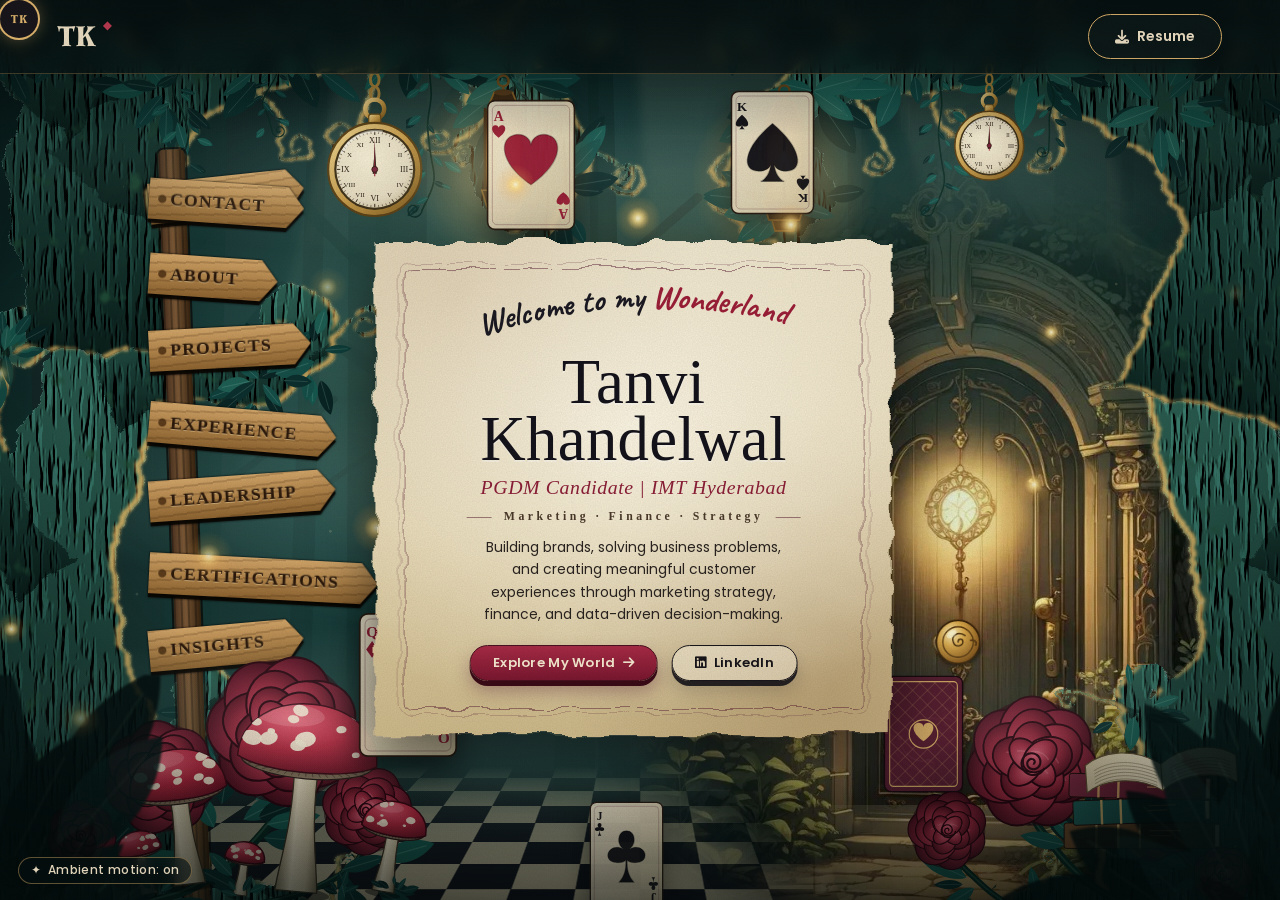
==== commit ed263c8c: "Update index.html" ====
--- a/index.html
+++ b/index.html
@@ -12,6 +12,7 @@
     <link rel="stylesheet" href="style.css">
     <link rel="stylesheet" href="wonderland-home.css">
     <link rel="stylesheet" href="wonderland-app.css">
+    <link rel="stylesheet" href="wonderland-pages.css">
 
     <!-- Google Fonts -->
     <link rel="preconnect" href="https://fonts.googleapis.com">
@@ -169,7 +170,8 @@
 <div class="wl-sign-wrap s4" style="--rot:5deg;--sd:7s;--sdl:-2s"><a class="wl-sign" href="#experience">Experience</a></div>
 <div class="wl-sign-wrap s5" style="--rot:-4deg;--sd:8.5s;--sdl:-6s"><a class="wl-sign" href="#leadership">Leadership</a></div>
 <div class="wl-sign-wrap s6" style="--rot:3deg;--sd:7.2s;--sdl:-4s"><a class="wl-sign" href="#certifications">Certifications</a></div>
-<div class="wl-sign-wrap s7" style="--rot:-5deg;--sd:6.8s;--sdl:-7s"><a class="wl-sign" href="#contact">Contact</a></div>
+<div class="wl-sign-wrap s7" style="--rot:-5deg;--sd:6.8s;--sdl:-7s"><a class="wl-sign" href="#insights">Insights</a></div>
+<div class="wl-sign-wrap s8" style="--rot:4deg;--sd:7.6s;--sdl:-3s"><a class="wl-sign" href="#contact">Contact</a></div>
 </nav>
 
 <div class="wl-tree wl-tree-right">
@@ -250,7 +252,7 @@
 </div>
 
 <nav class="wl-hand" aria-label="Portfolio sections">
-<a class="hub-card" href="#about" style="--i:0;--tilt:-12deg;--dy:22px;--suit:#9c1f38">
+<a class="hub-card" href="#about" style="--i:0;--tilt:-14deg;--dy:26px;--suit:#9c1f38">
 <span class="hc-corner" aria-hidden="true">A<br>&#9829;</span>
 <span class="hc-corner br" aria-hidden="true">A<br>&#9829;</span>
 <span class="hc-icon" aria-hidden="true"><i class="fa-solid fa-book-open"></i></span>
@@ -258,15 +260,15 @@
 <em class="hc-sub">Down the rabbit hole</em>
 <span class="hc-hint">My story, skills &amp; interests</span>
 </a>
-<a class="hub-card" href="#projects" style="--i:1;--tilt:-7deg;--dy:8px;--suit:#17151a">
+<a class="hub-card" href="#projects" style="--i:1;--tilt:-9deg;--dy:12px;--suit:#17151a">
 <span class="hc-corner" aria-hidden="true">K<br>&#9824;</span>
 <span class="hc-corner br" aria-hidden="true">K<br>&#9824;</span>
 <span class="hc-icon" aria-hidden="true"><i class="fa-solid fa-hat-wizard"></i></span>
 <strong class="hc-title">Projects</strong>
 <em class="hc-sub">The Mad Hatter&rsquo;s workshop</em>
-<span class="hc-hint">Ideas I&rsquo;ve shared &amp; shaped</span>
+<span class="hc-hint">Ideas I&rsquo;ve shaped &amp; shared</span>
 </a>
-<a class="hub-card" href="#experience" style="--i:2;--tilt:-2.5deg;--dy:0px;--suit:#9c1f38">
+<a class="hub-card" href="#experience" style="--i:2;--tilt:-4deg;--dy:3px;--suit:#9c1f38">
 <span class="hc-corner" aria-hidden="true">Q<br>&#9830;</span>
 <span class="hc-corner br" aria-hidden="true">Q<br>&#9830;</span>
 <span class="hc-icon" aria-hidden="true"><i class="fa-solid fa-hourglass-half"></i></span>
@@ -274,7 +276,7 @@
 <em class="hc-sub">The journey so far</em>
 <span class="hc-hint">Internships &amp; roles</span>
 </a>
-<a class="hub-card" href="#leadership" style="--i:3;--tilt:2.5deg;--dy:0px;--suit:#17151a">
+<a class="hub-card" href="#leadership" style="--i:3;--tilt:0deg;--dy:0px;--suit:#17151a">
 <span class="hc-corner" aria-hidden="true">J<br>&#9827;</span>
 <span class="hc-corner br" aria-hidden="true">J<br>&#9827;</span>
 <span class="hc-icon" aria-hidden="true"><i class="fa-solid fa-chess-queen"></i></span>
@@ -282,7 +284,7 @@
 <em class="hc-sub">The people along the way</em>
 <span class="hc-hint">Committees &amp; community</span>
 </a>
-<a class="hub-card" href="#certifications" style="--i:4;--tilt:7deg;--dy:8px;--suit:#9c1f38">
+<a class="hub-card" href="#certifications" style="--i:4;--tilt:4deg;--dy:3px;--suit:#9c1f38">
 <span class="hc-corner" aria-hidden="true">10<br>&#9829;</span>
 <span class="hc-corner br" aria-hidden="true">10<br>&#9829;</span>
 <span class="hc-icon" aria-hidden="true"><i class="fa-solid fa-scroll"></i></span>
@@ -290,9 +292,17 @@
 <em class="hc-sub">The curiosity cabinet</em>
 <span class="hc-hint">Learning that counts</span>
 </a>
-<a class="hub-card" href="#contact" style="--i:5;--tilt:12deg;--dy:22px;--suit:#17151a">
+<a class="hub-card" href="#insights" style="--i:5;--tilt:9deg;--dy:12px;--suit:#17151a">
 <span class="hc-corner" aria-hidden="true">9<br>&#9824;</span>
 <span class="hc-corner br" aria-hidden="true">9<br>&#9824;</span>
+<span class="hc-icon" aria-hidden="true"><i class="fa-solid fa-feather-pointed"></i></span>
+<strong class="hc-title">Insights</strong>
+<em class="hc-sub">Notes from Wonderland</em>
+<span class="hc-hint">Posts &amp; observations</span>
+</a>
+<a class="hub-card" href="#contact" style="--i:6;--tilt:14deg;--dy:26px;--suit:#9c1f38">
+<span class="hc-corner" aria-hidden="true">8<br>&#9830;</span>
+<span class="hc-corner br" aria-hidden="true">8<br>&#9830;</span>
 <span class="hc-icon" aria-hidden="true"><i class="fa-solid fa-door-open"></i></span>
 <strong class="hc-title">Contact</strong>
 <em class="hc-sub">The secret garden</em>
@@ -306,118 +316,152 @@
 
 <!-- ================= ABOUT ================= -->
 
-<section class="about wl-page wl-view" id="about" data-title="About Me">
+<section class="wl-page pg-about wl-view" id="about" data-title="About Me">
+<div class="pg-decor" aria-hidden="true">
+<img class="d d-path" src="images/wl/about-path.svg" alt="">
+<div class="d wl-hang wl-hang-lantern al1" style="left:46%;top:7%;--pd:6s;--pdl:-1s"><i class="wl-halo"></i><svg viewBox="0 0 100 200"><use href="#wlLantern"/></svg></div><div class="d wl-hang wl-hang-lantern al2" style="left:63%;top:7%;--pd:7s;--pdl:-3s"><i class="wl-halo"></i><svg viewBox="0 0 100 200"><use href="#wlLantern"/></svg></div>
+<nav class="d pg-signs ps-about" aria-hidden="true"><span class="wl-pole"></span><div class="wl-sign-wrap sp1" style="--rot:-9deg;--sd:6.5s;--sdl:-1s"><span class="wl-sign">Marketing</span></div><div class="wl-sign-wrap sp2" style="--rot:6deg;--sd:7.2s;--sdl:-2s"><span class="wl-sign">Finance</span></div><div class="wl-sign-wrap sp3" style="--rot:-5deg;--sd:7.9s;--sdl:-3s"><span class="wl-sign">Strategy</span></div><div class="wl-sign-wrap sp4" style="--rot:7deg;--sd:8.6s;--sdl:-4s"><span class="wl-sign">Creativity</span></div></nav>
+<img class="d d-mush-a" src="images/wl/mushrooms-a.svg" alt=""><img class="d d-roses-b" src="images/wl/roses-b.svg" alt=""><img class="d d-card-a" src="images/wl/card-k.svg" alt="">
+</div>
 <div class="wl-page-scroll">
-
-<p class="section-tag">Get to know me</p>
-
+<div class="ab-grid">
+<div class="ab-mirror">
+<img class="ab-frame" src="images/wl/mirror.svg" alt="">
+<div class="ab-tabs" role="tablist" aria-label="About me sections">
+<button type="button" class="ab-tab is-on" role="tab" aria-selected="true" data-tab="story">My Story</button>
+<button type="button" class="ab-tab" role="tab" aria-selected="false" data-tab="education">Education</button>
+<button type="button" class="ab-tab" role="tab" aria-selected="false" data-tab="hobbies">Hobbies</button>
+<button type="button" class="ab-tab" role="tab" aria-selected="false" data-tab="facts">Fun Facts</button>
+</div>
+</div>
+<div class="ab-text">
 <h2 class="section-title">About Me</h2>
-
-<div class="about-grid">
-
-<div class="about-photo-col reveal">
-
-<div class="about-photo-frame">
-
-<img src="images/about.jpg" alt="Tanvi Khandelwal at IMT Hyderabad">
-
-</div>
-
-</div>
-
-<div class="about-text reveal">
-
-<p class="about-lead">
-
-Hi, I'm Tanvi, a PGDM student at IMT Hyderabad specializing in Marketing and Finance, with a passion for combining creativity with analytical thinking.
-
-</p>
-
-<p>
-
-I enjoy building brands, crafting marketing strategies, designing engaging visuals, and solving business problems through data-driven insights. Whether it's creating impactful campaigns, exploring financial concepts, or working on creative projects, I love finding the balance between numbers and storytelling.
-
-</p>
-
-<p>
-
-Beyond academics, I actively contribute to campus committees, collaborate on diverse projects, and constantly seek opportunities to learn, create, and grow. I believe that the best ideas are born when strategy meets creativity, and I'm always excited to take on challenges that push me outside my comfort zone.
-
-</p>
-
-<p>
-
-Outside of work, you'll usually find me designing on Canva, painting, exploring new marketing trends, or cooking something delicious — because nothing makes a foodie happier than creating a great meal from scratch. I also love discovering new places and experiences that spark fresh ideas and inspiration.
-
-</p>
-
-<div class="about-tags">
-
-<span>Marketing</span>
-
-<span>MS Excel</span>
-
-<span>PowerPoint</span>
-
-<span>Canva</span>
-
-<span>Social Media Management</span>
-
-<span>Video Editing</span>
-
-</div>
-
-<div class="about-beyond">
-
-<p class="beyond-label">Beyond the resume</p>
-
-<div class="beyond-chips">
-
-<span><i class="fa-solid fa-users"></i> Mezzo Committee</span>
-
-<span><i class="fa-solid fa-bullhorn"></i> Mercatus Mantra</span>
-
-<span><i class="fa-solid fa-people-group"></i> Synergy (HR Club)</span>
-
-<span><i class="fa-solid fa-paw"></i> Sanatan Prani Seva Sansthan</span>
-
-<span><i class="fa-solid fa-palette"></i> Mandala &amp; Canvas Art</span>
-
-<span><i class="fa-solid fa-utensils"></i> Multi-cuisine Cooking</span>
-
-</div>
-
-<a href="resume.pdf" target="_blank" class="primary-btn about-resume-btn">
-
-<i class="fa-solid fa-download"></i>
-
-Download Resume
-
-</a>
-
-</div>
-
-</div>
-
-</div>
-
+<p class="pg-sub left">Down the rabbit hole</p>
+<div class="ab-panels">
+<div class="ab-panel is-on" data-panel="story">
+<p>Hi, I&rsquo;m Tanvi, a PGDM student at IMT Hyderabad specializing in Marketing and Finance, with a passion for combining creativity with analytical thinking.</p>
+<p>I enjoy building brands, crafting marketing strategies, designing engaging visuals, and solving business problems through data-driven insights. I love finding the balance between numbers and storytelling.</p>
+</div>
+<div class="ab-panel" data-panel="education"><ul class="ab-list">
+<li><b>PGDM</b> &mdash; IMT Hyderabad <em>2025&ndash;2027</em></li>
+<li><b>BBA</b> &mdash; S.S. Jain Subodh P.G. Autonomous College, Jaipur <em>2024</em></li>
+<li><b>XII</b> &mdash; MPS International, Jaipur <em>2021</em></li>
+<li><b>X</b> &mdash; MPS International, Jaipur <em>2019</em></li>
+</ul></div>
+<div class="ab-panel" data-panel="hobbies"><ul class="ab-list">
+<li>Designing on Canva</li><li>Painting &mdash; mandala art &amp; canvas painting</li><li>Multi-cuisine cooking</li><li>Exploring new marketing trends</li><li>Discovering new places and experiences</li>
+</ul></div>
+<div class="ab-panel" data-panel="facts"><ul class="ab-list">
+<li>Ranked <b>11th</b> among 500+ participants at the QSW Sustainability Impact Challenge 2025</li>
+<li>Created the tagline for ChatCircle: <em>&ldquo;Not a Speech. Not a Lecture. A Conversation.&rdquo;</em></li>
+<li>Coordinated <b>10+</b> plantation drives &mdash; <b>300+</b> saplings planted</li>
+<li>Ranked <b>2nd</b> among interns with similar targets at Mindenious Edutech</li>
+</ul></div>
+</div>
+<button type="button" class="ab-more work-modal-trigger" data-modal-target="modal-about-full">More about me <i class="fa-solid fa-arrow-right" aria-hidden="true"></i></button>
+</div>
+</div>
 </div>
 </section>
 
-<section class="work wl-page wl-view" id="projects" data-title="Projects">
+<section class="wl-page pg-proj wl-view" id="projects" data-title="Projects">
+<div class="pg-decor" aria-hidden="true">
+<img class="d d-cups" src="images/wl/teacups.svg" alt=""><img class="d d-cardfan" src="images/wl/card-a.svg" alt=""><img class="d d-cardfan2" src="images/wl/card-back.svg" alt="">
+<div class="d d-hat"><img src="images/wl/hat.svg" alt=""><span class="hat-tag">In Ideas<br>We Trust</span></div>
+<div class="d wl-hang wl-hang-watch pw1" style="right:6%;top:42%;--pd:8s;--pdl:-2s"><svg viewBox="0 0 120 190"><use href="#wlWatch"/></svg></div>
+<div class="d d-candle"><i class="flame-glow"></i><img src="images/wl/candle.svg" alt=""></div>
+<img class="d d-roses-a" src="images/wl/roses-a.svg" alt=""><img class="d d-roses-b" src="images/wl/roses-b.svg" alt="">
+</div>
 <div class="wl-page-scroll">
-
-<p class="section-tag">Selected work</p>
-
-<h2 class="section-title">Projects</h2>
-
-<p class="section-sub">Marketing and strategy perspectives I've written and shared on LinkedIn.</p>
-
-<div class="work-carousel">
-
-<div class="work-track">
-
-<div class="work-card reveal">
+<div class="pg-head"><h2 class="section-title">Projects</h2><p class="pg-sub">The Mad Hatter&rsquo;s workshop</p><p class="pg-tag">Ideas brewed with curiosity, strategy and a little bit of magic.</p></div>
+<div class="proj-row">
+<button type="button" class="proj-card work-modal-trigger" data-modal-target="modal-proj-haldirams" aria-label="Open project: Haldiram’s"><span class="pin" aria-hidden="true"></span><strong class="pc-title">Haldiram&rsquo;s</strong><img class="pc-art" src="images/wl/proj-snacks.svg" alt=""><span class="pc-sub">Protein Snacking Concept</span><span class="pc-tags">Branding | Product Strategy</span></button>
+<button type="button" class="proj-card work-modal-trigger" data-modal-target="modal-proj-blissclub" aria-label="Open project: Blissclub"><span class="pin" aria-hidden="true"></span><strong class="pc-title">Blissclub</strong><img class="pc-art" src="images/wl/proj-bag.svg" alt=""><span class="pc-sub">Retail Management Project</span><span class="pc-tags">Research | Strategy</span></button>
+<button type="button" class="proj-card work-modal-trigger" data-modal-target="modal-proj-cases" aria-label="Open project: Marketing Case Competitions"><span class="pin" aria-hidden="true"></span><strong class="pc-title">Marketing Case Competitions</strong><img class="pc-art" src="images/wl/proj-trophy.svg" alt=""><span class="pc-sub">Strategy | Execution</span><span class="pc-tags">Competitions &amp; case challenges</span></button>
+<button type="button" class="proj-card work-modal-trigger" data-modal-target="modal-proj-live" aria-label="Open project: Live Projects & Initiatives"><span class="pin" aria-hidden="true"></span><strong class="pc-title">Live Projects &amp; Initiatives</strong><img class="pc-art" src="images/wl/proj-bulb.svg" alt=""><span class="pc-sub">Marketing | Ideation</span><span class="pc-tags">Events, campaigns &amp; community work</span></button>
+</div>
+</div>
+</section>
+
+<section class="wl-page pg-exp wl-view" id="experience" data-title="Experience">
+<div class="pg-decor" aria-hidden="true">
+<nav class="d pg-signs ps-exp" aria-hidden="true"><span class="wl-pole"></span><div class="wl-sign-wrap sp1" style="--rot:-5deg;--sd:6.5s;--sdl:-1s"><span class="wl-sign">Past</span></div><div class="wl-sign-wrap sp2" style="--rot:4deg;--sd:7.2s;--sdl:-2s"><span class="wl-sign">Present</span></div><div class="wl-sign-wrap sp3" style="--rot:-3deg;--sd:7.9s;--sdl:-3s"><span class="wl-sign">Future</span></div></nav>
+<div class="d wl-hang wl-hang-watch ew1" style="left:19%;top:7%;--pd:7s;--pdl:-1s"><svg viewBox="0 0 120 190"><use href="#wlWatch"/></svg></div><div class="d wl-hang wl-hang-watch ew2" style="left:68%;top:7%;--pd:8s;--pdl:-4s"><svg viewBox="0 0 120 190"><use href="#wlWatch"/></svg></div>
+<div class="d d-clock"><img class="clock-case" src="images/wl/grandfather.svg" alt=""><img class="clock-pend" src="images/wl/pendulum.svg" alt=""></div>
+<img class="d d-cat" src="images/wl/cat.svg" alt="">
+<img class="d d-mush-a" src="images/wl/mushrooms-a.svg" alt=""><img class="d d-roses-a" src="images/wl/roses-a.svg" alt="">
+<div class="d wl-hang wl-hang-lantern el1" style="left:33%;top:7%;--pd:6s;--pdl:-2s"><i class="wl-halo"></i><svg viewBox="0 0 100 200"><use href="#wlLantern"/></svg></div>
+</div>
+<div class="wl-page-scroll">
+<div class="pg-head"><h2 class="section-title">Experience</h2><p class="pg-sub">The journey so far</p><p class="pg-tag">Every stop, a new learning.</p></div>
+<div class="exp-row">
+<article class="exp-card"><span class="pin" aria-hidden="true"></span><span class="ec-date">Feb 2024 &ndash; Apr 2024</span><h3>Social Media Manager</h3><h4>Kargha Jaipur</h4><ul><li>Reorganized social media workflows, reducing response time by 40% and improving efficiency</li><li>Instituted engagement optimization strategies, increasing audience interaction by 25&ndash;30%</li><li>Managed platform analytics and implemented structured documentation systems to streamline operations</li></ul></article>
+<article class="exp-card"><span class="pin" aria-hidden="true"></span><span class="ec-date">May 2024 &ndash; Jul 2024</span><h3>Social Media Manager</h3><h4>Balance SkinScience</h4><ul><li>Spearheaded content strategy and 10+ influencer collaborations, boosting campaign effectiveness</li><li>Implemented data-backed content plans, increasing engagement by 30&ndash;35% within one quarter</li><li>Optimized campaign performance using analytics, boosting average post reach by 40%</li></ul></article>
+<article class="exp-card"><span class="pin" aria-hidden="true"></span><span class="ec-date">Apr 2026 &ndash; May 2026</span><h3>Marketing Intern</h3><h4>Mindenious Edutech LLP</h4><ul><li>Executed multi-channel outreach through Internshala and cold calling &mdash; 6,500+ calls, 1,100+ qualified student responses across Tier 1&ndash;3 colleges</li><li>Managed end-to-end lead qualification, resulting in the hiring of 430+ Campus Ambassadors and interns</li><li>Analyzed the EdTech conversion funnel to identify maximum drop-off and recommended trust and ROI-communication improvements</li><li>Conducted STP and SWOT analysis, proposing positioning changes to strengthen brand credibility</li><li>Ranked 2nd among interns with similar targets; achieved the 3rd highest paid enrollments in the Mavericks Team</li></ul></article>
+<article class="exp-card"><span class="pin" aria-hidden="true"></span><span class="ec-date">Ongoing</span><h3>PGDM &mdash; Marketing &amp; Finance</h3><h4>IMT Hyderabad &middot; 2025&ndash;2027</h4><ul><li>Member &amp; Co-ordinator, Mezzo Committee</li><li>Member, Mercatus Mantra (Marketing Club) &mdash; ChatCircle &amp; AdTract</li><li>Member, Synergy (HR Club) &mdash; design initiatives</li><li>Case competitions and live initiatives</li></ul></article>
+</div>
+<p class="exp-long"><span>Long term</span> Building a future in Marketing &middot; Strategy &middot; Finance &middot; Analytics</p>
+</div>
+</section>
+
+<section class="wl-page pg-lead wl-view" id="leadership" data-title="Leadership">
+<div class="pg-decor" aria-hidden="true">
+<nav class="d pg-signs ps-lead" aria-hidden="true"><span class="wl-pole"></span><div class="wl-sign-wrap sp1" style="--rot:-6deg;--sd:6.5s;--sdl:-1s"><span class="wl-sign">Teamwork</span></div><div class="wl-sign-wrap sp2" style="--rot:5deg;--sd:7.2s;--sdl:-2s"><span class="wl-sign">Creativity</span></div><div class="wl-sign-wrap sp3" style="--rot:-4deg;--sd:7.9s;--sdl:-3s"><span class="wl-sign">Events</span></div><div class="wl-sign-wrap sp4" style="--rot:6deg;--sd:8.6s;--sdl:-4s"><span class="wl-sign">Community</span></div></nav>
+<img class="d d-cardfan" src="images/wl/card-q.svg" alt=""><img class="d d-cardfan2" src="images/wl/card-j.svg" alt="">
+<img class="d d-roses-a" src="images/wl/roses-a.svg" alt=""><img class="d d-roses-b" src="images/wl/roses-b.svg" alt="">
+<div class="d wl-hang wl-hang-lantern ll1" style="left:5%;top:7%;--pd:6s;--pdl:-2s"><i class="wl-halo"></i><svg viewBox="0 0 100 200"><use href="#wlLantern"/></svg></div><div class="d wl-hang wl-hang-watch lw1" style="right:25%;top:7%;--pd:8s;--pdl:-3s"><svg viewBox="0 0 120 190"><use href="#wlWatch"/></svg></div>
+</div>
+<div class="wl-page-scroll">
+<div class="pg-head"><h2 class="section-title">Leadership</h2><p class="pg-sub">The people along the way</p><p class="pg-tag">Because every story is better with the right characters.</p></div>
+<div class="lead-row">
+<article class="lead-card"><span class="pin" aria-hidden="true"></span><span class="lc-icon" aria-hidden="true"><i class="fa-solid fa-utensils"></i></span><h3>Mezzo Committee</h3><span class="lc-role">Member &amp; Coordinator</span><p>Managed food quality, hygiene checks, inventory audits and student feedback; coordinated events like MasterChef and Crunch &amp; Conquer 2.0.</p></article>
+<article class="lead-card"><span class="pin" aria-hidden="true"></span><span class="lc-icon" aria-hidden="true"><i class="fa-solid fa-bullhorn"></i></span><h3>Mercatus Mantra</h3><span class="lc-role">Member, Marketing Club</span><p>Organized ChatCircle, the club&rsquo;s first-ever event, and coined its tagline. Led end-to-end coordination of AdTract, a case competition with IIM Ahmedabad, SIBM and Welingkar.</p></article>
+<article class="lead-card"><span class="pin" aria-hidden="true"></span><span class="lc-icon" aria-hidden="true"><i class="fa-solid fa-people-group"></i></span><h3>Synergy</h3><span class="lc-role">Member, HR Club</span><p>Collaborated on design initiatives for brand consistency, creating visuals that enhanced communication and engagement.</p></article>
+<article class="lead-card"><span class="pin" aria-hidden="true"></span><span class="lc-icon" aria-hidden="true"><i class="fa-solid fa-seedling"></i></span><h3>Sanatan Prani Seva Sansthan</h3><span class="lc-role">Volunteer &middot; Aug 2020 &ndash; Present</span><p>Coordinated 10+ plantation drives, planting 300+ saplings, and organized 5+ sustainability campaigns reaching 200+ members.</p></article>
+</div>
+</div>
+</section>
+
+<section class="wl-page pg-certs wl-view" id="certifications" data-title="Certifications">
+<div class="pg-decor" aria-hidden="true">
+<img class="d d-shelf-a" src="images/wl/shelf-a.svg" alt=""><img class="d d-shelf-b" src="images/wl/shelf-b.svg" alt="">
+<img class="d d-dome" src="images/wl/dome.svg" alt=""><div class="d d-candle"><i class="flame-glow"></i><img src="images/wl/candle.svg" alt=""></div>
+<img class="d fly f1" src="images/wl/butterfly.svg" alt=""><img class="d fly f2" src="images/wl/butterfly-pink.svg" alt="">
+</div>
+<div class="wl-page-scroll">
+<div class="pg-head"><h2 class="section-title">Certifications</h2><p class="pg-sub">The curiosity cabinet</p><p class="pg-tag">A collection of learnings, skills and tools.</p></div>
+<div class="cab-row">
+<button type="button" class="cab-item work-modal-trigger" data-modal-target="modal-cert-1" style="--i:0" aria-label="Open certification: Bloomberg Market Concepts"><span class="cab-tag">Bloomberg Market Concepts (BMC)</span><img src="images/wl/bottle-1.svg" alt=""></button>
+<button type="button" class="cab-item work-modal-trigger" data-modal-target="modal-cert-2" style="--i:1" aria-label="Open certification: Fundamentals of Digital Marketing"><span class="cab-tag">Fundamentals of Digital Marketing</span><img src="images/wl/bottle-2.svg" alt=""></button>
+<button type="button" class="cab-item work-modal-trigger" data-modal-target="modal-cert-3" style="--i:2" aria-label="Open certification: Leadership Skills"><span class="cab-tag">Leadership Skills</span><img src="images/wl/bottle-3.svg" alt=""></button>
+<button type="button" class="cab-item work-modal-trigger" data-modal-target="modal-cert-4" style="--i:3" aria-label="Open certification: Master Microsoft Excel: Apply, Analyze & Visualize Data"><span class="cab-tag">Master Microsoft Excel</span><img src="images/wl/bottle-4.svg" alt=""></button>
+<button type="button" class="cab-item work-modal-trigger" data-modal-target="modal-cert-5" style="--i:4" aria-label="Open certification: Foundations of Digital Marketing and E-commerce"><span class="cab-tag">Digital Marketing &amp; E-commerce</span><img src="images/wl/bottle-5.svg" alt=""></button>
+<button type="button" class="cab-item work-modal-trigger" data-modal-target="modal-cert-6" style="--i:5" aria-label="Open certification: Foundations of Business Analysis"><span class="cab-tag">Business Analysis</span><img src="images/wl/bottle-6.svg" alt=""></button>
+<div class="cab-item cab-soon" style="--i:6"><span class="cab-tag">More coming soon&hellip;</span><img src="images/wl/bottle-7.svg" alt=""></div>
+</div>
+</div>
+</section>
+
+<section class="wl-page pg-ins wl-view" id="insights" data-title="Insights">
+<div class="pg-decor" aria-hidden="true">
+<div class="d wl-hang wl-hang-watch iw1" style="left:9%;top:36%;--pd:8s;--pdl:-2s"><svg viewBox="0 0 120 190"><use href="#wlWatch"/></svg></div><img class="d d-quill" src="images/wl/quill-ink.svg" alt="">
+<img class="d fly f1" src="images/wl/butterfly.svg" alt=""><img class="d fly f2" src="images/wl/butterfly-pink.svg" alt="">
+<div class="d wl-note ins-note"><p>Curiosity<br>never goes<br>out of style.</p><p class="sig">&mdash; TK</p></div>
+<img class="d d-roses-a" src="images/wl/roses-a.svg" alt=""><img class="d d-roses-b" src="images/wl/roses-b.svg" alt="">
+</div>
+<div class="wl-page-scroll">
+<div class="pg-head"><h2 class="section-title">Insights</h2><p class="pg-sub">Notes from Wonderland</p><p class="pg-tag">My thoughts on marketing, brands, business and everything in between.</p></div>
+<div class="book">
+<img class="book-art" src="images/wl/openbook.svg" alt="">
+<div class="book-tabs">
+<button type="button" class="tab-card" data-sheet="brand"><i class="fa-solid fa-palette" aria-hidden="true"></i><span>Brand Analyses</span></button>
+<button type="button" class="tab-card" data-sheet="market"><i class="fa-solid fa-chart-line" aria-hidden="true"></i><span>Marketing Observations</span></button>
+<button type="button" class="tab-card" data-sheet="biz"><i class="fa-solid fa-lightbulb" aria-hidden="true"></i><span>Business Learnings</span></button>
+<button type="button" class="tab-card" data-sheet="all"><i class="fa-brands fa-linkedin" aria-hidden="true"></i><span>LinkedIn Articles&hellip;</span></button>
+</div>
+</div>
+<div class="wl-posts" hidden>
+<div class="work-card" data-cat="market">
 
 <div class="work-image">
 <img src="images/work/00-blinkit-cadbury-rakhi.jpg" alt="A cute gift from Blinkit this Rakhi - Siblinkit kit" loading="lazy">
@@ -438,8 +482,7 @@
 </div>
 
 </div>
-
-<div class="work-card reveal">
+<div class="work-card" data-cat="biz">
 
 <div class="work-image">
 <img src="images/work/00-beanly-hero-sku.jpg" alt="What if your best-selling SKU became your biggest inventory risk?" loading="lazy">
@@ -460,8 +503,7 @@
 </div>
 
 </div>
-
-<div class="work-card reveal">
+<div class="work-card" data-cat="brand">
 
 <div class="work-image">
 <img src="images/work/00-zudio-myntra-for.jpg" alt="Zudio vs Myntra value comparison at ₹1,200" loading="lazy">
@@ -482,8 +524,7 @@
 </div>
 
 </div>
-
-<div class="work-card reveal">
+<div class="work-card" data-cat="brand">
 
 <div class="work-image">
 <img src="images/work/00-manyavar-playbook-1.jpg" alt="The Manyavar Playbook podcast cover" loading="lazy">
@@ -504,8 +545,7 @@
 </div>
 
 </div>
-
-<div class="work-card reveal">
+<div class="work-card" data-cat="brand">
 
 <div class="work-image">
 <img src="images/work/13-zudio-westside-brand.jpg" alt="A brand is defined as much by what it chooses not to do as what it chooses to do." loading="lazy">
@@ -526,8 +566,7 @@
 </div>
 
 </div>
-
-<div class="work-card reveal">
+<div class="work-card" data-cat="brand">
 
 <div class="work-image">
 <img src="images/work/12-beanly-brand.jpg" alt="The conversation was about building a modern consumer brand." loading="lazy">
@@ -548,8 +587,7 @@
 </div>
 
 </div>
-
-<div class="work-card reveal">
+<div class="work-card" data-cat="market">
 
 <div class="work-image">
 <img src="images/work/01-airport-jewellery.jpg" alt="𝗔𝗶𝗿𝗽𝗼𝗿𝘁 𝗽𝗲 𝗷𝗲𝘄𝗲𝗹𝗹𝗲𝗿𝘆 𝗸𝗮𝘂𝗻 𝗱𝗲𝗸𝗵𝗲𝗴𝗮? 😅" loading="lazy">
@@ -570,8 +608,7 @@
 </div>
 
 </div>
-
-<div class="work-card reveal">
+<div class="work-card" data-cat="market">
 
 <div class="work-image">
 <img src="images/work/02-paisa-khatam-toing.jpg" alt="𝙥𝙖𝙞𝙨𝙖 𝙠𝙝𝙖𝙩𝙖𝙢 𝙝𝙤 𝙜𝙖𝙮𝙖 𝙥𝙝𝙖𝙨𝙚 𝙝𝙞𝙩𝙩𝙞𝙣𝙜 𝙝𝙖𝙧𝙙?" loading="lazy">
@@ -592,8 +629,7 @@
 </div>
 
 </div>
-
-<div class="work-card reveal">
+<div class="work-card" data-cat="market">
 
 <div class="work-image">
 <img src="images/work/03-bistro-blinkit.jpg" alt="𝟭𝟬 𝗺𝗶𝗻𝘂𝘁𝗲𝘀 𝗳𝗼𝗼𝗱 𝗱𝗲𝗹𝗶𝘃𝗲𝗿𝘆 𝘀𝗼𝘂𝗻𝗱𝗲𝗱 𝗹𝗶𝗸𝗲 𝗮 𝘀𝗰𝗮𝗺..." loading="lazy">
@@ -614,8 +650,7 @@
 </div>
 
 </div>
-
-<div class="work-card reveal">
+<div class="work-card" data-cat="market">
 
 <div class="work-image">
 <img src="images/work/04-location-sharing.jpg" alt="𝗡𝗼𝘁 𝗲𝘃𝗲𝗿𝘆𝗼𝗻𝗲 𝘀𝘁𝗿𝘂𝗴𝗴𝗹𝗲𝘀 𝘄𝗶𝘁𝗵 𝗼𝗿𝗱𝗲𝗿𝗶𝗻𝗴 𝗼𝗻𝗹𝗶𝗻𝗲 𝗯𝘂𝘁 𝗺𝗮𝗻𝘆 𝘀𝘁𝗿𝘂𝗴𝗴𝗹𝗲 𝘄𝗶𝘁𝗵 𝗹𝗼𝗰𝗮𝘁𝗶𝗼𝗻𝘀." loading="lazy">
@@ -636,8 +671,7 @@
 </div>
 
 </div>
-
-<div class="work-card reveal">
+<div class="work-card" data-cat="market">
 
 <div class="work-image">
 <img src="images/work/05-blinkit-packaging.jpg" alt="𝗔 𝗵𝘂𝗺𝗯𝗹𝗲 𝗿𝗲𝗾𝘂𝗲𝘀𝘁 𝘁𝗵𝗼𝘂𝗴𝗵𝘁 𝗳𝗼𝗿 𝗕𝗹𝗶𝗻𝗸𝗶𝘁" loading="lazy">
@@ -658,8 +692,7 @@
 </div>
 
 </div>
-
-<div class="work-card reveal">
+<div class="work-card" data-cat="brand">
 
 <div class="work-image">
 <img src="images/work/06-blinkit-moment-saver.jpg" alt="𝗧𝗵𝗲𝘆 𝘀𝗮𝗶𝗱, “𝗧𝗵𝗶𝗻𝗸 𝗼𝘂𝘁 𝗼𝗳 𝘁𝗵𝗲 𝗯𝗼𝘅.” 𝗜 𝗵𝗲𝗮𝗿𝗱, “𝗕𝗹𝗶𝗻𝗸𝗶𝘁 𝗮 𝗠𝗼𝗺𝗲𝗻𝘁-𝗦𝗮𝘃𝗲𝗿.”" loading="lazy">
@@ -680,8 +713,7 @@
 </div>
 
 </div>
-
-<div class="work-card reveal">
+<div class="work-card" data-cat="market">
 
 <div class="work-image">
 <img src="images/work/07-the-lightlab.jpg" alt="𝗧𝗵𝗲 𝗟𝗶𝗴𝗵𝘁 𝗟𝗮𝗯" loading="lazy">
@@ -702,8 +734,7 @@
 </div>
 
 </div>
-
-<div class="work-card reveal">
+<div class="work-card" data-cat="market">
 
 <div class="work-image">
 <img src="images/work/08-cart-strategy.jpg" alt="𝗖𝗼𝗺𝗺𝗲𝗻𝘁 𝘁𝗼 𝗸𝗻𝗼𝘄 𝗺𝗼𝗿𝗲 strategy" loading="lazy">
@@ -724,8 +755,7 @@
 </div>
 
 </div>
-
-<div class="work-card reveal">
+<div class="work-card" data-cat="biz">
 
 <div class="work-image">
 <img src="images/work/09-comfort-to-growth-zone.jpg" alt="𝐅𝐫𝐨𝐦 𝐂𝐨𝐦𝐟𝐨𝐫𝐭 𝐙𝐨𝐧𝐞 𝐭𝐨 𝐆𝐫𝐨𝐰𝐭𝐡 𝐙𝐨𝐧𝐞" loading="lazy">
@@ -746,8 +776,7 @@
 </div>
 
 </div>
-
-<div class="work-card reveal">
+<div class="work-card" data-cat="biz">
 
 <div class="work-image">
 <img src="images/work/10-enjoy-your-work.jpg" alt="Try to enjoy your work… find a reason… don't give up" loading="lazy">
@@ -768,8 +797,7 @@
 </div>
 
 </div>
-
-<div class="work-card reveal">
+<div class="work-card" data-cat="biz">
 
 <div class="work-image">
 <img src="images/work/11-imt-journey.jpg" alt="Here's to my journey, and to yours. 🌼" loading="lazy">
@@ -790,493 +818,316 @@
 </div>
 
 </div>
-
-</div>
-
-</div></div>
+</div>
+</div>
 </section>
 
-<!-- ================= EXPERIENCE ================= -->
-
-<section class="experience wl-page wl-view" id="experience" data-title="Experience">
+<section class="wl-page pg-contact wl-view" id="contact" data-title="Contact">
+<div class="pg-decor" aria-hidden="true">
+<div class="d wl-hang wl-hang-lantern cl1" style="left:41%;top:7%;--pd:6s;--pdl:-1s"><i class="wl-halo"></i><svg viewBox="0 0 100 200"><use href="#wlLantern"/></svg></div>
+<div class="d wl-hang wl-hang-lantern cl2" style="right:8%;top:7%;--pd:7s;--pdl:-3s"><i class="wl-halo"></i><svg viewBox="0 0 100 200"><use href="#wlLantern"/></svg></div>
+<img class="d d-mush-a" src="images/wl/mushrooms-a.svg" alt=""><img class="d d-mush-b" src="images/wl/mushrooms-b.svg" alt="">
+<img class="d d-roses-a" src="images/wl/roses-a.svg" alt=""><img class="d d-roses-b" src="images/wl/roses-b.svg" alt="">
+<img class="d fly f1" src="images/wl/butterfly.svg" alt="">
+</div>
 <div class="wl-page-scroll">
-
-<p class="section-tag">Where I've worked</p>
-
-<h2 class="section-title">Experience</h2>
-
-<div class="timeline">
-
-<div class="timeline-item reveal">
-
-<div class="timeline-dot"></div>
-
-<div class="timeline-content">
-
-<span class="timeline-date">April 2026 – May 2026</span>
-
-<h3>Marketing Intern</h3>
-
-<h4>Mindenious Edutech LLP</h4>
-
-<ul class="timeline-list">
-
-<li>Executed multi-channel outreach through Internshala and cold calling — 6,500+ calls, 1,100+ qualified student responses across Tier 1–3 colleges</li>
-
-<li>Managed end-to-end lead qualification, resulting in the hiring of 430+ Campus Ambassadors and interns</li>
-
-<li>Analyzed the EdTech conversion funnel to identify maximum drop-off and recommended trust and ROI-communication improvements</li>
-
-<li>Conducted STP and SWOT analysis, proposing positioning changes to strengthen brand credibility</li>
-
-<li>Ranked 2nd among interns with similar targets; achieved the 3rd highest paid enrollments in the Mavericks Team</li>
-
+<div class="ct-grid">
+<div class="ct-door"><img class="ct-door-art" src="images/wl/door-scene.webp" alt=""><span class="ct-note">New opportunities<br>await this way <i class="fa-solid fa-arrow-right" aria-hidden="true"></i></span></div>
+<div class="ct-text">
+<h2 class="section-title">Let&rsquo;s Connect</h2>
+<p class="pg-sub left">Same world, different paths</p>
+<p class="ct-p">Always open to new conversations, opportunities and exciting ideas!</p>
+<p class="ct-p small">Open to internship and full-time opportunities in marketing, strategy, and analytics.</p>
+<div class="ct-icons">
+<a class="ct-ico" href="https://www.linkedin.com/in/tanvi-khandelwal-105405252/" target="_blank" rel="noopener" aria-label="LinkedIn"><i class="fa-brands fa-linkedin-in" aria-hidden="true"></i><span>LinkedIn</span></a>
+<a class="ct-ico" href="mailto:tanvikhandelwal@imthyderabad.edu.in" aria-label="Email"><i class="fa-solid fa-envelope" aria-hidden="true"></i><span>Email</span></a>
+<a class="ct-ico" href="tel:+917728011540" aria-label="Phone"><i class="fa-solid fa-phone" aria-hidden="true"></i><span>Phone</span></a>
+</div>
+<ul class="ct-details">
+<li><i class="fa-solid fa-envelope" aria-hidden="true"></i> tanvikhandelwal@imthyderabad.edu.in</li>
+<li><i class="fa-solid fa-phone" aria-hidden="true"></i> +91 77280 11540</li>
+<li><i class="fa-solid fa-location-dot" aria-hidden="true"></i> Hyderabad, India</li>
 </ul>
-
-</div>
-
-</div>
-
-<div class="timeline-item reveal">
-
-<div class="timeline-dot"></div>
-
-<div class="timeline-content">
-
-<span class="timeline-date">May 2024 – July 2024</span>
-
-<h3>Social Media Manager</h3>
-
-<h4>Balance SkinScience</h4>
-
-<ul class="timeline-list">
-
-<li>Spearheaded content strategy and 10+ influencer collaborations, boosting campaign effectiveness</li>
-
-<li>Implemented data-backed content plans, increasing engagement by 30–35% within one quarter</li>
-
-<li>Optimized campaign performance using analytics, boosting average post reach by 40%</li>
+</div>
+</div>
+</div>
+</section>
+
+</main>
+
+<!-- ================= WORK MODAL (for posts without an external link) ================= -->
+
+<div class="work-modal-overlay" id="workModalOverlay">
+
+<div class="work-modal-box">
+
+<button type="button" class="work-modal-close" id="workModalClose" aria-label="Close">
+
+<i class="fa-solid fa-xmark"></i>
+
+</button>
+
+<div class="work-modal-scroll" id="workModalContent"></div>
+
+</div>
+
+</div>
+
+<template id="modal-manyavar">
+
+<img src="images/work/00-manyavar-playbook-1.jpg" alt="The Manyavar Playbook podcast cover" class="work-modal-img">
+
+<img src="images/work/00-manyavar-playbook-2.jpg" alt="The Manyavar Playbook key takeaways infographic" class="work-modal-img">
+
+<span class="work-modal-category">Retail Strategy • Brand Building</span>
+
+<h3>What makes a traditional retail business become a powerful brand?</h3>
+
+<p>I recently listened to the podcast featuring Vedant Modi, and the Manyavar journey felt like a masterclass in consumer understanding, data, retail strategy and brand building.</p>
+
+<p>Here are my key takeaways:</p>
+
+<ul class="work-modal-list">
+
+<li><strong>Consumer-first mindset</strong> — Never judge a customer before they enter the store. Understanding customer tastes and preferences became the foundation for better decisions.</li>
+
+<li><strong>Identifying a market gap</strong> — Indian ethnic wear was largely tailor-driven, time-consuming and unorganized. Manyavar identified the opportunity for organized, ready-to-wear Indian fashion.</li>
+
+<li><strong>Data over assumptions</strong> — From colours and fabrics to regional preferences, weather and embroidery, data is used across design, demand planning, inventory and replenishment.</li>
+
+<li><strong>Customer experience</strong> — Customers are treated as guests, with strong emphasis on service, cultural understanding and training.</li>
+
+<li><strong>Working-capital efficiency</strong> — An early lesson was that even selling some inventory at a loss could help manage daily cash flows and ultimately support profitability.</li>
+
+<li><strong>Authentic marketing</strong> — Celebrity marketing works better when it connects with real-life insights and feels authentic rather than simply being an endorsement.</li>
+
+<li><strong>Scalable franchise strategy</strong> — the podcast explained four broad models:<br>COCO — Company Owned, Company Operated<br>COFO — Company Owned, Franchise Operated<br>FOFO — Franchise Owned, Franchise Operated<br>FOCO — Franchise Owned, Company Operated</li>
 
 </ul>
 
-</div>
-
-</div>
-
-<div class="timeline-item reveal">
-
-<div class="timeline-dot"></div>
-
-<div class="timeline-content">
-
-<span class="timeline-date">February 2024 – April 2024</span>
-
-<h3>Social Media Manager</h3>
-
-<h4>Kargha Jaipur</h4>
-
-<ul class="timeline-list">
-
-<li>Reorganized social media workflows, reducing response time by 40% and improving efficiency</li>
-
-<li>Instituted engagement optimization strategies, increasing audience interaction by 25–30%</li>
-
-<li>Managed platform analytics and implemented structured documentation systems to streamline operations</li>
+<p>What makes Manyavar interesting is that its model sits between COFO and FOFO: the company generally takes the lease, while the franchise partner operates the store. This gives Manyavar greater control over the retail infrastructure while allowing local entrepreneurs to manage the customer experience.</p>
+
+<p>The reason is particularly relevant in India: consumer preferences can change significantly from one region to another, so having entrepreneurs at the store level helps create a more localized experience.</p>
+
+<p>And this left me with one question:</p>
+
+<p class="work-modal-question">Has Manyavar's biggest competitive advantage been its products — or its ability to own the entire "celebration wear" occasion in the consumer's mind?</p>
+
+</template>
+
+<template id="modal-zudio-myntra">
+
+<img src="images/work/00-zudio-myntra-for.jpg" alt="Zudio vs Myntra value comparison at ₹1,200" class="work-modal-img">
+
+<span class="work-modal-category">Consumer Behaviour • Marketing Strategy</span>
+
+<h3>What happens when Zudio stops being the cheaper option?</h3>
+
+<p>My previous post explored Zudio vs. Westside. A comment from my professor introduced an interesting lens: Frame of Reference (FoR).</p>
+
+<p>So I looked at what happens when a Zudio purchase reaches ₹1,200. At a lower price, Zudio can feel like an easy, spontaneous purchase. But at ₹1,200, the consumer may start asking: "What else can I get for the same price?"</p>
+
+<p>And that's where Myntra becomes interesting. With multiple brands, wider variety, discounts, reviews, doorstep convenience and return/exchange options, the comparison is no longer just about price. It's about perceived value.</p>
+
+<p>For me, a ₹1,200 Zudio jeans could suddenly be competing with a branded pair available on Myntra at a similar effective price.</p>
+
+<p>The key insight? Zudio doesn't necessarily become expensive at ₹1,200. The consumer's Frame of Reference changes.</p>
+
+<p class="work-modal-question">What would you choose at ₹1,200 — Zudio or a branded alternative on Myntra?</p>
+
+</template>
+
+<template id="modal-beanly-hero-sku">
+
+<img src="images/work/00-beanly-hero-sku.jpg" alt="Beanly Hero SKU quick commerce strategy" class="work-modal-img">
+
+<span class="work-modal-category">Brand Building • Quick Commerce</span>
+
+<h3>What if your best-selling SKU became your biggest inventory risk?</h3>
+
+<p>A thought I had while taking forward the discussion on Beanly and Quick Commerce.</p>
+
+<p>If a young coffee brand wants to use Quick Commerce primarily for customer discovery, I wouldn't start by putting the entire portfolio everywhere. I'd start with one Hero SKU. But the real challenge is: how do you create demand without creating a stockout?</p>
+
+<p>My approach would be simple: make one product easy to try.</p>
+
+<ul class="work-modal-list">
+
+<li>Give the Hero SKU a clear "Start Here" positioning</li>
+
+<li>Build trial packs around it</li>
+
+<li>Create relevant bundles</li>
+
+<li>Use sponsored discovery selectively</li>
+
+<li>Push occasion-based messaging like "Your everyday coffee fix"</li>
 
 </ul>
 
-</div>
-
-</div>
-
-</div>
-
-</div>
-</section>
-
-<!-- ================= LEADERSHIP ================= -->
-
-<section class="leadership wl-page wl-view" id="leadership" data-title="Leadership">
-<div class="wl-page-scroll">
-
-<p class="section-tag">Outside the classroom</p>
-
-<h2 class="section-title">Leadership &amp; Campus Involvement</h2>
-
-<p class="section-sub">Committee work and community involvement alongside academics, IMT Hyderabad, 2025–Present.</p>
-
-<div class="leadership-grid">
-
-<div class="leadership-card reveal">
-
-<div class="leadership-icon"><i class="fa-solid fa-users"></i></div>
-
-<h3>Mezzo Committee</h3>
-
-<p class="leadership-role">Member &amp; Coordinator</p>
-
-<p class="leadership-desc">Managed food quality, hygiene checks, inventory audits and student feedback; coordinated events like MasterChef and Crunch &amp; Conquer 2.0.</p>
-
-</div>
-
-<div class="leadership-card reveal">
-
-<div class="leadership-icon"><i class="fa-solid fa-bullhorn"></i></div>
-
-<h3>Mercatus Mantra</h3>
-
-<p class="leadership-role">Member, Marketing Club</p>
-
-<p class="leadership-desc">Organized ChatCircle, the club's first-ever event, and coined its tagline. Led end-to-end coordination of AdTract, a case competition with IIM Ahmedabad, SIBM and Welingkar.</p>
-
-</div>
-
-<div class="leadership-card reveal">
-
-<div class="leadership-icon"><i class="fa-solid fa-people-group"></i></div>
-
-<h3>Synergy</h3>
-
-<p class="leadership-role">Member, HR Club</p>
-
-<p class="leadership-desc">Collaborated on design initiatives for brand consistency, creating visuals that enhanced communication and engagement.</p>
-
-</div>
-
-<div class="leadership-card reveal">
-
-<div class="leadership-icon"><i class="fa-solid fa-paw"></i></div>
-
-<h3>Sanatan Prani Seva Sansthan</h3>
-
-<p class="leadership-role">Volunteer · Aug 2020 – Present</p>
-
-<p class="leadership-desc">Coordinated 10+ plantation drives, planting 300+ saplings, and organized 5+ sustainability campaigns reaching 200+ members.</p>
-
-</div>
-
-</div>
-
-</div>
-</section>
-
-<!-- ================= CERTIFICATIONS ================= -->
-
-<section class="certifications wl-page wl-view" id="certifications" data-title="Certifications">
-<div class="wl-page-scroll">
-
-<p class="section-tag">Always learning</p>
-
-<h2 class="section-title">Certifications</h2>
-
-<div class="cert-grid">
-
-<div class="cert-card reveal">
-
-<i class="fa-solid fa-certificate"></i>
-
+<p>The objective isn't to sell one pack. It is: Discovery → Trial → Repeat → Cross-sell. Once someone enters the Beanly ecosystem through the Hero SKU, the next opportunity is to introduce them to the wider portfolio.</p>
+
+<p>But there's another side to the equation: inventory. Imagine a campaign takes daily demand from 20 units to 60. Sounds great — until the nearest dark store has only 30 units. Now: marketing works → demand spikes → product goes OOS → customer can't buy → discovery is lost.</p>
+
+<p>And overstocking isn't the answer either. Too much inventory can mean cash getting locked in slow-moving stock, while too little means lost sales and potentially weaker availability. So I'd treat the Hero SKU as a controlled experiment: Test → Learn → Replenish → Scale.</p>
+
+<p>Start with selected locations. Track store-level demand. Maintain a safety buffer. Increase visibility where inventory can support it. Then expand.</p>
+
+<p>And I wouldn't judge the experiment only by Hero SKU sales. I'd look at: new customers, repeat purchase, cross-sell, and availability &amp; cannibalisation.</p>
+
+<p>Because the real success isn't "How many Hero SKUs did we sell?" It is "How many customers did the Hero SKU bring into the Beanly brand?"</p>
+
+<p>That's where I think Quick Commerce gets really interesting — not just as a delivery channel, but as a discovery engine.</p>
+
+<p class="work-modal-question">Would you prioritise trial, bundles, or visibility if you were testing a Hero SKU?</p>
+
+</template>
+
+<template id="modal-blinkit-cadbury-rakhi">
+
+<img src="images/work/00-blinkit-cadbury-rakhi.jpg" alt="A cute gift from Blinkit this Rakhi - Siblinkit kit" class="work-modal-img">
+
+<span class="work-modal-category">Experiential Marketing • Brand Strategy</span>
+
+<h3>A cute gift from Blinkit this Rakhi. 💛</h3>
+
+<p>I ordered Cadbury Celebrations, and along with it came a little "Siblinkit" kit — a mirror, stickers, a Kaam-Chore Coin, a Divide &amp; Rule ruler and more. At first, I thought: cute festive freebie. Then I looked at it from a marketing lens.</p>
+
+<p class="work-modal-question">The freebie is a cost. The experience is an investment.</p>
+
+<p>Blinkit × Cadbury didn't just add something to my order. They created an experience around something incredibly relatable — siblings, their fights, their inside jokes and their bond.</p>
+
+<p>And there could be value for both brands beyond the immediate sale:</p>
+
+<p><strong>For Cadbury:</strong></p>
+
+<ul class="work-modal-list">
+
+<li>More reasons to choose Celebrations for Rakhi gifting</li>
+
+<li>Stronger association with sibling relationships</li>
+
+<li>Greater visibility at the point of purchase</li>
+
+</ul>
+
+<p><strong>For Blinkit:</strong></p>
+
+<ul class="work-modal-list">
+
+<li>A more memorable delivery experience</li>
+
+<li>Stronger emotional association with the platform</li>
+
+<li>Organic social sharing</li>
+
+<li>A reason to talk about the brand even after the transaction</li>
+
+</ul>
+
+<p>Does this guarantee higher sales? Not necessarily. Without campaign data, we can't claim that.</p>
+
+<p>But did it increase the perceived value of my purchase? Absolutely.</p>
+
+<p>And the fact that I'm writing about it days later might just be the best proof of the experience working. :)</p>
+
+<p class="work-modal-question">Rakhi is over. But the memory isn't. 💛</p>
+
+</template>
+
+
+<template id="modal-about-full">
+<span class="work-modal-category">About Me</span>
+<h3>Hi, I&rsquo;m Tanvi.</h3>
+<p>I&rsquo;m a second-year PGDM student at IMT Hyderabad, specializing in Marketing and Finance, with a passion for combining creativity with analytical thinking.</p>
+<p>I enjoy building brands, crafting marketing strategies, designing engaging visuals, and solving business problems through data-driven insights. Whether it&rsquo;s creating impactful campaigns, exploring financial concepts, or working on creative projects, I love finding the balance between numbers and storytelling.</p>
+<p>Beyond academics, I actively contribute to campus committees, collaborate on diverse projects, and constantly seek opportunities to learn, create, and grow. I believe that the best ideas are born when strategy meets creativity, and I&rsquo;m always excited to take on challenges that push me outside my comfort zone.</p>
+<p>Outside of work, you&rsquo;ll usually find me designing on Canva, painting, exploring new marketing trends, or cooking something delicious &mdash; because nothing makes a foodie happier than creating a great meal from scratch. I also love discovering new places and experiences that spark fresh ideas and inspiration.</p>
+<p><strong>Skills:</strong> Marketing &middot; MS Excel &middot; PowerPoint &middot; Canva &middot; Social Media Management &middot; Video Editing</p>
+<p><a class="primary-btn about-resume-btn" href="resume.pdf" target="_blank" rel="noopener"><i class="fa-solid fa-download"></i> Download Resume</a></p>
+</template>
+
+<template id="modal-proj-haldirams">
+<span class="work-modal-category">Branding &middot; Product Strategy</span>
+<h3>Haldiram&rsquo;s &mdash; Protein Snacking Concept</h3>
+<p>A brand and product-strategy concept exploring how Haldiram&rsquo;s could step into protein snacking.</p>
+
+</template>
+
+<template id="modal-proj-blissclub">
+<span class="work-modal-category">Research &middot; Strategy</span>
+<h3>Blissclub &mdash; Retail Management Project</h3>
+<p>A retail management project on Blissclub, built around research and strategy.</p>
+
+</template>
+
+<template id="modal-proj-cases">
+<span class="work-modal-category">Strategy &middot; Execution</span>
+<h3>Marketing Case Competitions</h3>
+<p>Strategy challenges, competitions and the events behind them:</p>
+<ul class="work-modal-list">
+<li>Ranked <strong>11th</strong> among 500+ participants at the <strong>QSW Sustainability Impact Challenge 2025</strong>.</li>
+<li>Led end-to-end coordination of <strong>AdTract</strong>, a case competition at IMT Hyderabad (with Mercatus Mantra), ensuring seamless execution and participation from premier institutes including <strong>IIM Ahmedabad, SIBM and Welingkar</strong>.</li>
+</ul>
+
+</template>
+
+<template id="modal-proj-live">
+<span class="work-modal-category">Marketing &middot; Ideation</span>
+<h3>Live Projects &amp; Initiatives</h3>
+<p>Campaigns, events and community work I&rsquo;ve helped build:</p>
+<ul class="work-modal-list">
+<li><strong>ChatCircle</strong> &mdash; the Marketing Club&rsquo;s first-ever event at IMT Hyderabad; created its tagline, <em>&ldquo;Not a Speech. Not a Lecture. A Conversation.&rdquo;</em></li>
+<li><strong>MasterChef</strong> and <strong>Crunch &amp; Conquer 2.0</strong> &mdash; coordinated with cross-functional teams as part of the Mezzo Committee.</li>
+<li><strong>Sanatan Prani Seva Sansthan</strong> &mdash; 10+ plantation drives (300+ saplings) and 5+ sustainability campaigns reaching 200+ members.</li>
+</ul>
+
+</template>
+
+<template id="modal-cert-1">
+<span class="work-modal-category">Certification</span>
 <h3>Bloomberg Market Concepts</h3>
-
-<p>Bloomberg (BMC)</p>
-
-</div>
-
-<div class="cert-card reveal">
-
-<i class="fa-solid fa-certificate"></i>
-
+<p><strong>Issued by:</strong> Bloomberg (BMC)</p>
+
+</template>
+
+<template id="modal-cert-2">
+<span class="work-modal-category">Certification</span>
 <h3>Fundamentals of Digital Marketing</h3>
-
-<p>Google</p>
-
-</div>
-
-<div class="cert-card reveal">
-
-<i class="fa-solid fa-certificate"></i>
-
+<p><strong>Issued by:</strong> Google</p>
+
+</template>
+
+<template id="modal-cert-3">
+<span class="work-modal-category">Certification</span>
 <h3>Leadership Skills</h3>
-
-<p>IIM Ahmedabad · Coursera</p>
-
-</div>
-
-<div class="cert-card reveal">
-
-<i class="fa-solid fa-certificate"></i>
-
+<p><strong>Issued by:</strong> IIM Ahmedabad &middot; Coursera</p>
+
+</template>
+
+<template id="modal-cert-4">
+<span class="work-modal-category">Certification</span>
 <h3>Master Microsoft Excel: Apply, Analyze &amp; Visualize Data</h3>
-
-<p>EDUCBA · Coursera</p>
-
-</div>
-
-<div class="cert-card reveal">
-
-<i class="fa-solid fa-certificate"></i>
-
+<p><strong>Issued by:</strong> EDUCBA &middot; Coursera</p>
+
+</template>
+
+<template id="modal-cert-5">
+<span class="work-modal-category">Certification</span>
 <h3>Foundations of Digital Marketing and E-commerce</h3>
-
-<p>Google · Coursera</p>
-
-</div>
-
-<div class="cert-card reveal">
-
-<i class="fa-solid fa-certificate"></i>
-
+<p><strong>Issued by:</strong> Google &middot; Coursera</p>
+
+</template>
+
+<template id="modal-cert-6">
+<span class="work-modal-category">Certification</span>
 <h3>Foundations of Business Analysis</h3>
-
-</div>
-
-</div>
-
-</div>
-</section>
-
-<!-- ================= CONTACT ================= -->
-
-<section class="contact wl-page wl-view" id="contact" data-title="Contact">
-<div class="wl-page-scroll">
-
-<p class="section-tag">Let's connect</p>
-
-<h2 class="section-title">Get in Touch</h2>
-
-<p class="section-sub">Open to internship and full-time opportunities in marketing, strategy, and analytics.</p>
-
-<div class="contact-grid">
-
-<a href="mailto:tanvikhandelwal@imthyderabad.edu.in" class="contact-card reveal">
-
-<div class="contact-icon"><i class="fa-solid fa-envelope"></i></div>
-
-<h3>Email</h3>
-
-<p>tanvikhandelwal@imthyderabad.edu.in</p>
-
-</a>
-
-<a href="tel:+917728011540" class="contact-card reveal">
-
-<div class="contact-icon"><i class="fa-solid fa-phone"></i></div>
-
-<h3>Phone</h3>
-
-<p>+91 77280 11540</p>
-
-</a>
-
-<div class="contact-card reveal">
-
-<div class="contact-icon"><i class="fa-solid fa-location-dot"></i></div>
-
-<h3>Location</h3>
-
-<p>Hyderabad, India</p>
-
-</div>
-
-<a href="https://www.linkedin.com/in/tanvi-khandelwal-105405252/" target="_blank" class="contact-card reveal">
-
-<div class="contact-icon"><i class="fa-brands fa-linkedin"></i></div>
-
-<h3>LinkedIn</h3>
-
-<p>Tanvi Khandelwal</p>
-
-</a>
-
-</div>
-
-</div>
-</section>
-
-<!-- ================= FOOTER ================= -->
-
-</main>
-
-<!-- ================= WORK MODAL (for posts without an external link) ================= -->
-
-<div class="work-modal-overlay" id="workModalOverlay">
-
-<div class="work-modal-box">
-
-<button type="button" class="work-modal-close" id="workModalClose" aria-label="Close">
-
-<i class="fa-solid fa-xmark"></i>
-
-</button>
-
-<div class="work-modal-scroll" id="workModalContent"></div>
-
-</div>
-
-</div>
-
-<template id="modal-manyavar">
-
-<img src="images/work/00-manyavar-playbook-1.jpg" alt="The Manyavar Playbook podcast cover" class="work-modal-img">
-
-<img src="images/work/00-manyavar-playbook-2.jpg" alt="The Manyavar Playbook key takeaways infographic" class="work-modal-img">
-
-<span class="work-modal-category">Retail Strategy • Brand Building</span>
-
-<h3>What makes a traditional retail business become a powerful brand?</h3>
-
-<p>I recently listened to the podcast featuring Vedant Modi, and the Manyavar journey felt like a masterclass in consumer understanding, data, retail strategy and brand building.</p>
-
-<p>Here are my key takeaways:</p>
-
-<ul class="work-modal-list">
-
-<li><strong>Consumer-first mindset</strong> — Never judge a customer before they enter the store. Understanding customer tastes and preferences became the foundation for better decisions.</li>
-
-<li><strong>Identifying a market gap</strong> — Indian ethnic wear was largely tailor-driven, time-consuming and unorganized. Manyavar identified the opportunity for organized, ready-to-wear Indian fashion.</li>
-
-<li><strong>Data over assumptions</strong> — From colours and fabrics to regional preferences, weather and embroidery, data is used across design, demand planning, inventory and replenishment.</li>
-
-<li><strong>Customer experience</strong> — Customers are treated as guests, with strong emphasis on service, cultural understanding and training.</li>
-
-<li><strong>Working-capital efficiency</strong> — An early lesson was that even selling some inventory at a loss could help manage daily cash flows and ultimately support profitability.</li>
-
-<li><strong>Authentic marketing</strong> — Celebrity marketing works better when it connects with real-life insights and feels authentic rather than simply being an endorsement.</li>
-
-<li><strong>Scalable franchise strategy</strong> — the podcast explained four broad models:<br>COCO — Company Owned, Company Operated<br>COFO — Company Owned, Franchise Operated<br>FOFO — Franchise Owned, Franchise Operated<br>FOCO — Franchise Owned, Company Operated</li>
-
-</ul>
-
-<p>What makes Manyavar interesting is that its model sits between COFO and FOFO: the company generally takes the lease, while the franchise partner operates the store. This gives Manyavar greater control over the retail infrastructure while allowing local entrepreneurs to manage the customer experience.</p>
-
-<p>The reason is particularly relevant in India: consumer preferences can change significantly from one region to another, so having entrepreneurs at the store level helps create a more localized experience.</p>
-
-<p>And this left me with one question:</p>
-
-<p class="work-modal-question">Has Manyavar's biggest competitive advantage been its products — or its ability to own the entire "celebration wear" occasion in the consumer's mind?</p>
-
-</template>
-
-<template id="modal-zudio-myntra">
-
-<img src="images/work/00-zudio-myntra-for.jpg" alt="Zudio vs Myntra value comparison at ₹1,200" class="work-modal-img">
-
-<span class="work-modal-category">Consumer Behaviour • Marketing Strategy</span>
-
-<h3>What happens when Zudio stops being the cheaper option?</h3>
-
-<p>My previous post explored Zudio vs. Westside. A comment from my professor introduced an interesting lens: Frame of Reference (FoR).</p>
-
-<p>So I looked at what happens when a Zudio purchase reaches ₹1,200. At a lower price, Zudio can feel like an easy, spontaneous purchase. But at ₹1,200, the consumer may start asking: "What else can I get for the same price?"</p>
-
-<p>And that's where Myntra becomes interesting. With multiple brands, wider variety, discounts, reviews, doorstep convenience and return/exchange options, the comparison is no longer just about price. It's about perceived value.</p>
-
-<p>For me, a ₹1,200 Zudio jeans could suddenly be competing with a branded pair available on Myntra at a similar effective price.</p>
-
-<p>The key insight? Zudio doesn't necessarily become expensive at ₹1,200. The consumer's Frame of Reference changes.</p>
-
-<p class="work-modal-question">What would you choose at ₹1,200 — Zudio or a branded alternative on Myntra?</p>
-
-</template>
-
-<template id="modal-beanly-hero-sku">
-
-<img src="images/work/00-beanly-hero-sku.jpg" alt="Beanly Hero SKU quick commerce strategy" class="work-modal-img">
-
-<span class="work-modal-category">Brand Building • Quick Commerce</span>
-
-<h3>What if your best-selling SKU became your biggest inventory risk?</h3>
-
-<p>A thought I had while taking forward the discussion on Beanly and Quick Commerce.</p>
-
-<p>If a young coffee brand wants to use Quick Commerce primarily for customer discovery, I wouldn't start by putting the entire portfolio everywhere. I'd start with one Hero SKU. But the real challenge is: how do you create demand without creating a stockout?</p>
-
-<p>My approach would be simple: make one product easy to try.</p>
-
-<ul class="work-modal-list">
-
-<li>Give the Hero SKU a clear "Start Here" positioning</li>
-
-<li>Build trial packs around it</li>
-
-<li>Create relevant bundles</li>
-
-<li>Use sponsored discovery selectively</li>
-
-<li>Push occasion-based messaging like "Your everyday coffee fix"</li>
-
-</ul>
-
-<p>The objective isn't to sell one pack. It is: Discovery → Trial → Repeat → Cross-sell. Once someone enters the Beanly ecosystem through the Hero SKU, the next opportunity is to introduce them to the wider portfolio.</p>
-
-<p>But there's another side to the equation: inventory. Imagine a campaign takes daily demand from 20 units to 60. Sounds great — until the nearest dark store has only 30 units. Now: marketing works → demand spikes → product goes OOS → customer can't buy → discovery is lost.</p>
-
-<p>And overstocking isn't the answer either. Too much inventory can mean cash getting locked in slow-moving stock, while too little means lost sales and potentially weaker availability. So I'd treat the Hero SKU as a controlled experiment: Test → Learn → Replenish → Scale.</p>
-
-<p>Start with selected locations. Track store-level demand. Maintain a safety buffer. Increase visibility where inventory can support it. Then expand.</p>
-
-<p>And I wouldn't judge the experiment only by Hero SKU sales. I'd look at: new customers, repeat purchase, cross-sell, and availability &amp; cannibalisation.</p>
-
-<p>Because the real success isn't "How many Hero SKUs did we sell?" It is "How many customers did the Hero SKU bring into the Beanly brand?"</p>
-
-<p>That's where I think Quick Commerce gets really interesting — not just as a delivery channel, but as a discovery engine.</p>
-
-<p class="work-modal-question">Would you prioritise trial, bundles, or visibility if you were testing a Hero SKU?</p>
-
-</template>
-
-<template id="modal-blinkit-cadbury-rakhi">
-
-<img src="images/work/00-blinkit-cadbury-rakhi.jpg" alt="A cute gift from Blinkit this Rakhi - Siblinkit kit" class="work-modal-img">
-
-<span class="work-modal-category">Experiential Marketing • Brand Strategy</span>
-
-<h3>A cute gift from Blinkit this Rakhi. 💛</h3>
-
-<p>I ordered Cadbury Celebrations, and along with it came a little "Siblinkit" kit — a mirror, stickers, a Kaam-Chore Coin, a Divide &amp; Rule ruler and more. At first, I thought: cute festive freebie. Then I looked at it from a marketing lens.</p>
-
-<p class="work-modal-question">The freebie is a cost. The experience is an investment.</p>
-
-<p>Blinkit × Cadbury didn't just add something to my order. They created an experience around something incredibly relatable — siblings, their fights, their inside jokes and their bond.</p>
-
-<p>And there could be value for both brands beyond the immediate sale:</p>
-
-<p><strong>For Cadbury:</strong></p>
-
-<ul class="work-modal-list">
-
-<li>More reasons to choose Celebrations for Rakhi gifting</li>
-
-<li>Stronger association with sibling relationships</li>
-
-<li>Greater visibility at the point of purchase</li>
-
-</ul>
-
-<p><strong>For Blinkit:</strong></p>
-
-<ul class="work-modal-list">
-
-<li>A more memorable delivery experience</li>
-
-<li>Stronger emotional association with the platform</li>
-
-<li>Organic social sharing</li>
-
-<li>A reason to talk about the brand even after the transaction</li>
-
-</ul>
-
-<p>Does this guarantee higher sales? Not necessarily. Without campaign data, we can't claim that.</p>
-
-<p>But did it increase the perceived value of my purchase? Absolutely.</p>
-
-<p>And the fact that I'm writing about it days later might just be the best proof of the experience working. :)</p>
-
-<p class="work-modal-question">Rakhi is over. But the memory isn't. 💛</p>
+<p>A certification in business analysis fundamentals.</p>
 
 </template>
 
 <script src="script.js"></script>
+<script src="wonderland-cursor.js"></script>
 <script src="wonderland-app.js"></script>
 <script src="wonderland-home.js"></script>
 
--- a/wonderland-home.css
+++ b/wonderland-home.css
@@ -42,11 +42,10 @@
 /* ---------- HERO FRAME ---------- */
 
 .wl-hero{
-    --H:max(100vh, 720px);
+    --H:100vh;
+    --u:min(1vw, 1.6vh);
     --ds:calc(var(--H) * .95);              /* door scene size */
     --ink:#17151A; --parch:#E9DCC1; --gold:#D6AD69; --rose:#B83A50; --burg:#581F32;
-    position:relative;
-    height:var(--H);
     padding:0;
     overflow:hidden;
     isolation:isolate;
@@ -55,7 +54,7 @@
         radial-gradient(ellipse 60% 70% at 52% 46%, #2c5a52 0%, #173D3C 38%, #101B1B 78%),
         #101B1B;
 }
-@supports (height:100svh){ .wl-hero{ --H:max(100svh, 720px); } }
+@supports (height:100svh){ .wl-hero{ --H:100svh; --u:min(1vw, 1.6svh); } }
 
 .wl-stage{ position:absolute; inset:0; z-index:0; }
 
@@ -176,9 +175,9 @@
 /* ---------- SIGNPOSTS ---------- */
 
 .wl-signs{
-    --px:calc(var(--H) * .2);
-    position:absolute; left:calc(var(--H) * .03); top:calc(var(--H) * .25);
-    width:calc(var(--H) * .5); height:calc(var(--H) * .6);
+    --px:calc(var(--H) * .175);
+    position:absolute; left:calc(var(--H) * .03); top:calc(var(--H) * .2);
+    width:calc(var(--H) * .5); height:calc(var(--H) * .7);
 }
 .wl-pole{
     position:absolute; left:calc(var(--px) - var(--H) * .015); top:-5%; bottom:-16%;
@@ -198,12 +197,13 @@
     transition:filter .35s;
 }
 .wl-sign-wrap.rev{ left:calc(var(--px) + var(--H) * .04); translate:-100% 0; transform-origin:calc(100% - var(--H) * .04) 50%; }
-.wl-sign-wrap.s1{ top:0%; } .wl-sign-wrap.s2{ top:19%; } .wl-sign-wrap.s3{ top:38%; } .wl-sign-wrap.s4{ top:57%; }
+.wl-sign-wrap.s1{ top:0; } .wl-sign-wrap.s2{ top:calc(var(--H) * .083); } .wl-sign-wrap.s3{ top:calc(var(--H) * .166); }
+.wl-sign-wrap.s4{ top:calc(var(--H) * .249); } .wl-sign-wrap.s5{ top:calc(var(--H) * .332); } .wl-sign-wrap.s6{ top:calc(var(--H) * .415); } .wl-sign-wrap.s7{ top:calc(var(--H) * .498); }
 @keyframes wl-swing{ from{ rotate:calc(var(--rot) - 1.7deg); } to{ rotate:calc(var(--rot) + 1.7deg); } }
 
 .wl-sign{
     display:block; border:0; cursor:pointer; white-space:nowrap; text-decoration:none;
-    font:700 clamp(11px, calc(var(--H) * .0225), 21px)/1 'Cinzel', Georgia, serif;
+    font:700 clamp(10px, calc(var(--H) * .0196), 19px)/1 'Cinzel', Georgia, serif;
     letter-spacing:.07em; text-transform:uppercase;
     color:#2c190b; text-shadow:0 1px 0 rgba(255,236,190,.42), 0 -1px 0 rgba(0,0,0,.25);
     padding:.66em 2.2em .66em 1.2em;
@@ -359,13 +359,6 @@
     background:radial-gradient(ellipse at 50% 15%, rgba(255,230,165,.95), rgba(255,200,110,0) 70%);
     mix-blend-mode:screen; opacity:.38; transition:opacity .5s, scale .6s; pointer-events:none;
 }
-.wl-door-label{
-    position:absolute; z-index:5; left:58%; top:22.5%; translate:-50% 8px; white-space:nowrap;
-    font:700 clamp(16px, calc(var(--H) * .031), 28px)/1 'Caveat', cursive; color:#F6DC9A;
-    text-shadow:0 0 14px rgba(255,200,100,.85), 0 2px 3px rgba(0,0,0,.7);
-    opacity:0; transition:opacity .45s, translate .45s; pointer-events:none;
-}
-
 /* ---- hover / keyboard focus: the door stirs ---- */
 .wl-door-wrap.is-hover .wl-door-leaf{ transform:rotateY(15deg); }
 .wl-door-wrap.is-hover .wl-door-leaf::after{ opacity:.35; }
@@ -375,8 +368,6 @@
 .wl-door-wrap.is-hover .wl-door-leak{ opacity:.9; }
 .wl-door-wrap.is-hover .wl-door-sill{ opacity:1; scale:1.12 1.5; }
 .wl-door-wrap.is-hover .wl-door-halo{ scale:1.1; }
-.wl-door-wrap.is-hover .wl-door-label{ opacity:1; translate:-50% 0; }
-
 /* ---- open: the door swings inward and light floods through ---- */
 .wl-door-wrap.is-open .wl-door-leaf{ transform:rotateY(78deg); transition:transform 1.5s cubic-bezier(.62,.02,.22,1); }
 .wl-door-wrap.is-open .wl-door-leaf::after{ opacity:1; }
@@ -385,9 +376,7 @@
 .wl-door-wrap.is-open .wl-knob{ rotate:70deg; }
 .wl-door-wrap.is-open .wl-door-leak{ opacity:0; }
 .wl-door-wrap.is-open .wl-door-sill{ opacity:1; scale:1.6 2.4; }
-.wl-door-wrap.is-open .wl-door-halo{ scale:1.35; opacity:1; }
-.wl-door-wrap.is-open .wl-door-label{ opacity:0; }
-.wl-door-wrap.is-reset .wl-door-leaf, .wl-door-wrap.is-reset .wl-door-leaf::after,
+.wl-door-wrap.is-open .wl-door-halo{ scale:1.35; opacity:1; }.wl-door-wrap.is-reset .wl-door-leaf, .wl-door-wrap.is-reset .wl-door-leaf::after,
 .wl-door-wrap.is-reset .wl-door-in, .wl-door-wrap.is-reset .wl-knob{ transition:none !important; }
 
 /* ---------- FLOATING PLAYING CARDS + FOREGROUND ---------- */
@@ -429,7 +418,7 @@
 .wl-panel{
     position:absolute; z-index:10;
     left:49.5%; top:calc(var(--H) * .54);
-    width:min(36vw, 600px);
+    width:min(calc(var(--u) * 36), 600px);
     translate:-50% -50%;
     opacity:0;
     animation:wl-panel-in 1.15s cubic-bezier(.2,.75,.2,1) .95s forwards;
@@ -451,15 +440,15 @@
 }
 .wl-panel-inner{
     position:relative; text-align:center;
-    padding:clamp(10px, 1.6vw, 26px) clamp(22px, 3.2vw, 54px) clamp(22px, 2.4vw, 40px);
+    padding:clamp(10px, calc(var(--u) * 1.6), 26px) clamp(22px, calc(var(--u) * 3.2), 54px) clamp(22px, calc(var(--u) * 2.4), 40px);
     color:#17151A;
 }
 
-.wl-welcome{ margin:0 0 -.4vw; }
+.wl-welcome{ margin:0 0 calc(var(--u) * -.4); }
 .wl-welcome svg{ display:block; width:100%; height:auto; overflow:visible; clip-path:inset(0 100% 0 0); animation:wl-wipe 1.3s ease 1.4s forwards; }
 
 .wl-name{
-    margin:0; font:400 clamp(42px, 4.9vw, 90px)/.9 'Abril Fatface', 'Playfair Display', Georgia, serif;
+    margin:0; font:400 clamp(42px, calc(var(--u) * 4.9), 90px)/.9 'Abril Fatface', 'Playfair Display', Georgia, serif;
     color:#15131B; text-shadow:0 2px 0 rgba(255,255,255,.35);
     letter-spacing:.005em;
 }
@@ -468,21 +457,21 @@
 .wl-ln.l2{ animation-delay:2.2s; }
 
 .wl-role, .wl-tag, .wl-intro, .wl-cta{ opacity:0; translate:0 12px; animation:wl-rise .9s ease forwards; }
-.wl-role{ margin:.7vw 0 0; font:italic 400 clamp(15px, 1.55vw, 25px)/1.2 'IM Fell English', Georgia, serif; color:#8c1f38; letter-spacing:.03em; animation-delay:2.7s; }
+.wl-role{ margin:calc(var(--u) * .7) 0 0; font:italic 400 clamp(15px, calc(var(--u) * 1.55), 25px)/1.2 'IM Fell English', Georgia, serif; color:#8c1f38; letter-spacing:.03em; animation-delay:2.7s; }
 .wl-tag{
-    margin:.9vw 0 1vw; font:600 clamp(10px, .92vw, 14px)/1 'Cinzel', Georgia, serif; letter-spacing:.3em; color:#4b3a2a;
+    margin:calc(var(--u) * .9) 0 calc(var(--u) * 1); font:600 clamp(10px, calc(var(--u) * .92), 14px)/1 'Cinzel', Georgia, serif; letter-spacing:.3em; color:#4b3a2a;
     animation-delay:2.9s;
 }
 .wl-tag::before, .wl-tag::after{ content:""; display:inline-block; width:2.2em; height:1px; background:rgba(88,31,50,.55); vertical-align:middle; margin:0 1em; }
 .wl-intro{
-    margin:0 auto; max-width:31em; text-wrap:balance; font:400 clamp(12.5px, 1.08vw, 17px)/1.62 'Poppins', sans-serif; color:#2a2420; animation-delay:3.1s;
-}
-.wl-cta{ display:flex; justify-content:center; gap:14px; flex-wrap:wrap; margin-top:clamp(14px, 1.5vw, 24px); animation-delay:3.35s; }
+    margin:0 auto; max-width:31em; text-wrap:balance; font:400 clamp(12.5px, calc(var(--u) * 1.08), 17px)/1.62 'Poppins', sans-serif; color:#2a2420; animation-delay:3.1s;
+}
+.wl-cta{ display:flex; justify-content:center; gap:14px; flex-wrap:wrap; margin-top:clamp(14px, calc(var(--u) * 1.5), 24px); animation-delay:3.35s; }
 
 .wl-btn{
     position:relative; overflow:hidden; display:inline-flex; align-items:center; gap:.6em;
     padding:.82em 1.7em; border-radius:999px; text-decoration:none;
-    font:600 clamp(12.5px, 1.02vw, 16px)/1 'Poppins', sans-serif; letter-spacing:.02em;
+    font:600 clamp(12.5px, calc(var(--u) * 1.02), 16px)/1 'Poppins', sans-serif; letter-spacing:.02em;
     transition:transform .3s ease, box-shadow .35s ease, background .3s, color .3s;
 }
 .wl-btn i{ transition:transform .3s ease; }
@@ -570,15 +559,19 @@
     .nav-links{ gap:20px; }
     .nav-links a{ font-size:14px; }
     .resume-btn{ padding:9px 16px; font-size:13px; }
-    .wl-panel{ width:min(41vw, 470px); }
-    .wl-signs{ --px:calc(var(--H) * .15); left:0; }
-    .wl-sign{ font-size:clamp(11px, calc(var(--H) * .0195), 18px); }
+    .wl-panel{ width:min(calc(var(--u) * 41), 470px); }
+    .wl-signs{ --px:calc(var(--H) * .14); left:0; }
+    .wl-sign{ font-size:clamp(10px, calc(var(--H) * .0176), 16px); }
     .wl-door-wrap{ left:calc(80% - var(--ds) * .5215); }
     .wl-note, .wl-books{ display:none; }
 }
 
 @media (max-width:820px){
-    .wl-hero{ --H:max(100svh, 900px); --ds:calc(var(--H) * .5); }
+    .wl-hero{ --H:max(100svh, 880px); overflow-y:auto; overflow-x:hidden; }
+    .wl-stage, .wl-canvas, .wl-vignette{ height:var(--H); bottom:auto; }
+    .wl-signs{ display:none; }
+    .wl-hero::after{ bottom:auto; height:var(--H); }
+    .wl-hero{ --ds:calc(var(--H) * .5); }
     .wl-tree-left { left:calc(var(--H) * -.2);  height:calc(var(--H) * .8); }
     .wl-tree-right{ right:calc(var(--H) * -.22); height:calc(var(--H) * .8); }
     .wl-panel{ width:min(92vw, 500px); top:calc(var(--H) * .09 + 70px); translate:-50% 0; }
@@ -595,9 +588,7 @@
     .wl-mush-a{ left:-4%; width:calc(var(--H) * .24); }
     .wl-mush-b, .wl-roses-a, .wl-roses-b, .wl-card.c2, .wl-card.c3, .wl-card.c4, .wl-card.c5, .wl-beam{ display:none; }
     .wl-hang-watch{ width:calc(var(--H) * .07); margin-left:calc(var(--H) * -.035); }
-    .wl-hang-lantern{ width:calc(var(--H) * .055); margin-left:calc(var(--H) * -.0275); }
-    .wl-door-label{ display:none; }
-    .wl-calm{ bottom:10px; left:10px; }
+    .wl-hang-lantern{ width:calc(var(--H) * .055); margin-left:calc(var(--H) * -.0275); }    .wl-calm{ bottom:10px; left:10px; }
     .wl-fg{ width:calc(var(--H) * .2); opacity:.6; }
     .wl-fg-l{ left:-6%; } .wl-fg-r{ right:-6%; }
     .wl-vignette{ background:radial-gradient(ellipse 90% 80% at 50% 48%, transparent 60%, rgba(3,9,9,.5) 100%); }
@@ -606,3 +597,6 @@
 @media (max-width:480px){
     .wl-signs{ transform:scale(.9); transform-origin:0 100%; }
 }
+
+/* hero is hidden while another page is showing: stop its ambient animation */
+.wl-hero.is-paused *, .wl-hero.is-paused::after{ animation-play-state:paused !important; }
--- a/wonderland-app.css
+++ b/wonderland-app.css
@@ -0,0 +1,351 @@
+/* ==========================================================================
+   WONDERLAND APP  -  one screen at a time, no page scrolling
+   home (forest + door)  ->  hub (six cards)  ->  six themed pages
+   ========================================================================== */
+
+:root{ --u:min(1vw, 1.6vh); }
+@supports (height:100svh){ :root{ --u:min(1vw, 1.6svh); } }
+
+html, body{ height:100%; overflow:hidden; }
+body.wl-app{ background:#101B1B; }
+
+/* furniture of the old scrolling site that no longer applies */
+.scroll-progress, .cursor-glow{ display:none !important; }
+
+/* ---------- slim header: logo + Resume (no tabs) ---------- */
+
+.navbar{ padding:14px clamp(18px, 4.5vw, 72px); }
+.logo{ text-decoration:none; font-size:30px; }
+
+/* ---------- VIEW SYSTEM ---------- */
+
+.wl-views{ position:fixed; inset:0; z-index:1; }
+
+.wl-views > .wl-view{
+    position:absolute; inset:0; padding:0; overflow:hidden;
+    visibility:hidden; opacity:0; pointer-events:none; transform:scale(1.018);
+    transition:opacity .55s ease, transform .55s ease, visibility 0s linear .55s;
+}
+.wl-views > .wl-view.is-active{
+    visibility:visible; opacity:1; pointer-events:auto; transform:none;
+    transition:opacity .55s ease .06s, transform .55s ease .06s, visibility 0s;
+}
+.wl-hero.wl-view{ height:auto; }
+.wl-views > .wl-view{ overflow:clip; }          /* clip (not hidden): the scene can bleed off-screen but can never be scrolled by focus/scripts */
+
+/* ---------- SHARED BACKDROP: the forest, as seen from inside ---------- */
+
+.wl-hub, section.wl-page{ background:#101B1B; color:#E9DCC1; }
+
+.wl-hub::before, section.wl-page::before{
+    content:""; position:absolute; inset:0; height:auto; width:auto; z-index:0; pointer-events:none;
+    background:
+        radial-gradient(ellipse 62% 58% at 50% 58%, var(--glow, rgba(255,214,140,.20)), transparent 72%),
+        linear-gradient(180deg, rgba(8,18,18,.6), rgba(8,18,18,.08) 28%, rgba(8,18,18,.72)),
+        url(images/wl/forest-far.svg) center/cover no-repeat,
+        radial-gradient(ellipse 80% 70% at 50% 45%, #1d4a46, #101B1B 80%);
+}
+.wl-hub::after, section.wl-page::after{
+    content:""; position:absolute; inset:0; z-index:1; pointer-events:none; opacity:.92;
+    background:
+        url(images/wl/tree-left-canopy.svg)  left  bottom / auto 108% no-repeat,
+        url(images/wl/tree-left-trunk.svg)   left  bottom / auto 108% no-repeat,
+        url(images/wl/tree-right-canopy.svg) right bottom / auto 108% no-repeat,
+        url(images/wl/tree-right-trunk.svg)  right bottom / auto 108% no-repeat;
+    -webkit-mask-image:linear-gradient(90deg, #000 0, #000 17%, transparent 33%, transparent 67%, #000 83%, #000 100%);
+            mask-image:linear-gradient(90deg, #000 0, #000 17%, transparent 33%, transparent 67%, #000 83%, #000 100%);
+}
+
+#about{ --glow:rgba(120,220,200,.17); }
+#projects{ --glow:rgba(184,58,80,.28); }
+#experience{ --glow:rgba(214,173,105,.22); }
+#leadership{ --glow:rgba(138,95,184,.26); }
+#certifications{ --glow:rgba(255,200,120,.26); }
+#contact{ --glow:rgba(255,214,140,.30); }
+.wl-hub{ --glow:rgba(255,206,120,.36); }
+
+.wl-dust{
+    position:absolute; inset:0; z-index:2; pointer-events:none; opacity:.75;
+    background:
+        radial-gradient(circle, rgba(255,236,190,.95) 0 1.2px, transparent 1.7px) 0 0 / 52px 70px,
+        radial-gradient(circle, rgba(255,236,190,.6) 0 1px, transparent 1.5px) 26px 35px / 52px 70px;
+    animation:wl-dust 26s linear infinite;
+    -webkit-mask-image:radial-gradient(ellipse 70% 70% at 50% 50%, #000 30%, transparent 85%);
+            mask-image:radial-gradient(ellipse 70% 70% at 50% 50%, #000 30%, transparent 85%);
+}
+@keyframes wl-dust{ to{ background-position:0 -70px, 26px -35px; } }
+
+/* ---------- BACK BUTTON ---------- */
+
+.wl-back, .wl-hub-home{
+    display:inline-flex; align-items:center; gap:.55em; text-decoration:none; cursor:pointer;
+    font:600 13px/1 'Poppins', sans-serif; letter-spacing:.02em; color:#E9DCC1;
+    padding:.75em 1.3em; border-radius:999px;
+    background:rgba(8,17,17,.66); border:1.5px solid rgba(214,173,105,.7);
+    -webkit-backdrop-filter:blur(6px); backdrop-filter:blur(6px);
+    transition:background .3s, color .3s, box-shadow .3s, transform .3s;
+}
+.wl-back{ position:absolute; z-index:6; top:calc(86px + 1vh); right:clamp(18px, 5.2vw, 96px); }
+.wl-back:hover, .wl-back:focus-visible, .wl-hub-home:hover, .wl-hub-home:focus-visible{
+    background:#D6AD69; color:#17151A; box-shadow:0 0 22px rgba(214,173,105,.55); transform:translateY(-2px); outline:none;
+}
+
+/* ---------- THE HUB: six playing cards ---------- */
+
+.wl-hub{
+    display:flex; flex-direction:column; align-items:center; justify-content:center;
+    padding:84px 3vw 22px;
+}
+.wl-views > .wl-hub{ padding:84px 3vw 22px; }
+.wl-hub > *{ position:relative; z-index:3; }
+
+.wl-hub-head{ text-align:center; margin-bottom:clamp(14px, 4vh, 44px); }
+.wl-hub-head .section-tag{ margin:0 auto 14px; }
+.wl-hub-title{
+    margin:0; font:400 clamp(34px, calc(var(--u) * 4.7), 76px)/1 'Abril Fatface', Georgia, serif;
+    color:#F6E8C6; text-shadow:0 3px 0 rgba(0,0,0,.5), 0 0 34px rgba(255,200,110,.38);
+}
+.wl-hub-sub{ margin:10px 0 0; font:italic 400 clamp(14px, calc(var(--u) * 1.5), 23px)/1.3 'IM Fell English', Georgia, serif; color:#E9DCC1; }
+
+.wl-hand{ display:flex; justify-content:center; align-items:flex-end; gap:clamp(8px, 1.1vw, 20px); width:100%; }
+
+.hub-card{
+    position:relative; display:flex; flex-direction:column; align-items:center; justify-content:flex-end; text-align:center;
+    width:clamp(138px, calc(var(--u) * 14.2), 222px); aspect-ratio:170/250; padding:0 10px clamp(12px, 1.6vh, 20px);
+    color:#17151A; text-decoration:none;
+    background:linear-gradient(160deg, #F7EDD5, #DCCBA3);
+    border:3px solid #2a1b12; border-radius:14px;
+    box-shadow:0 16px 30px rgba(0,0,0,.6), 0 0 0 1px rgba(214,173,105,.35);
+    transform:rotate(var(--tilt, 0deg)) translateY(var(--dy, 0px));
+    transition:transform .35s cubic-bezier(.3,1.45,.5,1), box-shadow .35s ease, filter .3s ease;
+}
+.hub-card::before{
+    content:""; position:absolute; inset:7px; border:1.5px solid rgba(88,31,50,.42); border-radius:9px; pointer-events:none;
+}
+.hc-corner{
+    position:absolute; top:12px; left:13px; text-align:center; color:var(--suit, #17151A);
+    font:700 clamp(13px, calc(var(--u) * 1.4), 22px)/1.05 Georgia, serif;
+}
+.hc-corner.br{ display:none; }
+.hc-icon{
+    width:52%; aspect-ratio:1; border-radius:50%; display:grid; place-items:center;
+    margin:auto 0 0; margin-top:22%; color:var(--suit, #17151A);
+    font-size:clamp(20px, calc(var(--u) * 3.4), 48px);
+    background:radial-gradient(circle at 35% 30%, rgba(255,255,255,.75), rgba(214,173,105,.28));
+    border:2px solid var(--suit, #17151A); box-shadow:0 4px 10px rgba(0,0,0,.22);
+}
+.hc-title{ margin-top:clamp(8px, 1.4vh, 16px); font:400 clamp(16px, calc(var(--u) * 1.85), 28px)/1.05 'Abril Fatface', Georgia, serif; }
+.hc-sub{ margin-top:4px; font:700 clamp(12px, calc(var(--u) * 1.2), 19px)/1.05 'Caveat', cursive; color:#7a1830; font-style:normal; }
+.hc-hint{ margin-top:6px; font:400 clamp(9px, calc(var(--u) * .76), 12px)/1.3 'Poppins', sans-serif; color:#4b3a2a; opacity:.85; }
+
+.hub-card:hover, .hub-card:focus-visible{
+    transform:rotate(0deg) translateY(-24px) scale(1.07); z-index:5; outline:none;
+    box-shadow:0 26px 44px rgba(0,0,0,.65), 0 0 0 3px #D6AD69, 0 0 46px rgba(255,200,110,.65);
+}
+.wl-hand:hover .hub-card:not(:hover){ filter:brightness(.78) saturate(.9); }
+
+.wl-hub.is-active .hub-card{ animation:wl-deal .75s cubic-bezier(.2,.9,.3,1.15) calc(var(--i) * 90ms + 220ms) backwards; }
+@keyframes wl-deal{
+    from{ opacity:0; transform:translateY(90px) scale(.6) rotate(0deg); }
+    to  { opacity:1; transform:rotate(var(--tilt, 0deg)) translateY(var(--dy, 0px)); }
+}
+
+.wl-hub-home{ margin-top:clamp(16px, 4vh, 46px); }
+
+/* ---------- PAGES: shared frame ---------- */
+
+section.wl-page > .wl-page-scroll{
+    position:relative; z-index:3; height:100%; overflow-y:auto; overflow-x:hidden;
+    display:flex; flex-direction:column;
+    padding:calc(86px + 2.2vh) clamp(18px, 5.2vw, 96px) clamp(14px, 3vh, 30px);
+    scrollbar-width:thin; scrollbar-color:#D6AD69 transparent;
+}
+.wl-page .section-tag{ margin-bottom:12px; flex:0 0 auto; }
+.wl-page .section-title{
+    display:block; width:fit-content; flex:0 0 auto; margin:0 0 6px;
+    font:400 clamp(30px, calc(var(--u) * 3.7), 60px)/1.05 'Abril Fatface', Georgia, serif;
+    background:none; -webkit-background-clip:border-box; background-clip:border-box; animation:none;
+    color:#F6E8C6; text-shadow:0 3px 0 rgba(0,0,0,.5), 0 0 28px rgba(255,200,110,.25);
+}
+.wl-page .section-title::after{ bottom:-12px; }
+.wl-page .section-sub{
+    flex:0 0 auto; margin:16px 0 0; max-width:62ch; color:#D3DBCF;
+    font-size:clamp(12px, calc(var(--u) * 1.05), 16px); line-height:1.55;
+}
+
+/* parchment cards on the dark forest */
+.wl-page .work-card, .wl-page .cert-card, .wl-page .leadership-card, .wl-page .contact-card, .wl-page .timeline-content{
+    background:linear-gradient(165deg, #F8F0DA, #E8DAB6);
+    border:2px solid #17151A;
+    box-shadow:0 0 0 2px rgba(214,173,105,.5), 0 20px 36px rgba(0,0,0,.55);
+}
+.wl-page .work-card:hover, .wl-page .cert-card:hover, .wl-page .leadership-card:hover, .wl-page a.contact-card:hover, .wl-page .contact-card:hover{
+    box-shadow:0 0 0 3px #D6AD69, 0 0 40px rgba(255,200,110,.5), 0 24px 40px rgba(0,0,0,.6);
+}
+
+/* entrance: cards rise in each time a page opens (animation, so hover tilt still works afterwards) */
+.wl-page .reveal, .wl-page .reveal.in-view{ opacity:1; transform:none; transition:transform .15s ease-out, box-shadow .3s; }
+.wl-page.is-active .reveal{ animation:wl-rise-in .65s cubic-bezier(.2,.8,.2,1) .35s backwards; }
+.wl-page.is-active .reveal:nth-child(2){ animation-delay:.43s; }
+.wl-page.is-active .reveal:nth-child(3){ animation-delay:.51s; }
+.wl-page.is-active .reveal:nth-child(4){ animation-delay:.59s; }
+.wl-page.is-active .reveal:nth-child(5){ animation-delay:.67s; }
+.wl-page.is-active .reveal:nth-child(n+6){ animation-delay:.75s; }
+@keyframes wl-rise-in{ from{ opacity:0; transform:translateY(28px) scale(.97); } to{ opacity:1; transform:none; } }
+
+/* ---------- ABOUT ME ---------- */
+
+#about .about-grid{
+    display:grid; grid-template-columns:minmax(170px, 23vw) minmax(0, 1fr);
+    gap:clamp(18px, 3.4vw, 54px); flex:1 1 auto; min-height:0; align-items:center; margin:clamp(14px, 2.6vh, 28px) 0 0;
+}
+#about .about-photo-col{ align-self:center; justify-content:center; }
+#about .about-photo-frame{ width:auto; max-width:100%; }
+#about .about-photo-frame img{
+    width:auto; max-width:100%; height:min(calc(100vh - 330px), 460px); aspect-ratio:3/4; object-fit:cover; object-position:38% top;
+}
+#about .about-text{
+    background:linear-gradient(170deg, #F8F0DA, #E6D7B1); color:#2a2420;
+    border:2px solid #17151A; border-radius:18px;
+    padding:clamp(14px, 2.6vh, 30px) clamp(18px, 2.6vw, 40px);
+    box-shadow:0 0 0 2px rgba(214,173,105,.5), 0 22px 40px rgba(0,0,0,.55);
+    max-height:100%; overflow-y:auto; align-self:center;
+}
+#about .about-text p{ font-size:clamp(11.5px, calc(var(--u) * 1.02), 15.5px); line-height:1.6; margin-bottom:.65em; color:#322b25; }
+#about .about-text .about-lead{ font-size:clamp(14.5px, calc(var(--u) * 1.5), 22px) !important; line-height:1.4 !important; color:#3a1620 !important; margin-bottom:.6em; }
+#about .about-tags{ margin:clamp(8px, 1.4vh, 16px) 0 clamp(8px, 1.4vh, 16px); gap:8px; }
+#about .about-tags span{ padding:6px 14px; font-size:clamp(10.5px, calc(var(--u) * .86), 13px); }
+#about .beyond-label{ margin-bottom:8px !important; }
+#about .beyond-chips{ gap:8px; }
+#about .beyond-chips span{ padding:6px 13px; font-size:clamp(10px, calc(var(--u) * .8), 12.5px); color:#4b3a2a; border-color:rgba(23,21,26,.5); }
+#about .about-resume-btn{ margin-top:clamp(10px, 1.8vh, 20px); padding:12px 26px; font-size:14px; }
+
+/* ---------- PROJECTS ---------- */
+
+#projects .wl-car{ position:relative; flex:1 1 auto; min-height:0; margin-top:clamp(10px, 2vh, 22px); }
+#projects .work-carousel{
+    height:100%; margin:0; padding:12px 6px 16px; overflow-x:auto; overflow-y:hidden;
+    scroll-snap-type:x mandatory; scroll-padding-left:6px; scrollbar-width:none;
+}
+#projects .work-carousel::-webkit-scrollbar{ display:none; }
+#projects .work-track{ height:100%; display:flex; gap:clamp(14px, 1.6vw, 24px); width:max-content; align-items:center; }
+#projects .work-track .work-card{
+    width:clamp(220px, calc((100vh - 250px) * .62), 330px); height:100%; max-height:580px;
+    display:flex; flex-direction:column; flex-shrink:0;
+}
+#projects .work-image{ flex:1 1 auto; min-height:0; aspect-ratio:auto; }
+#projects .work-body{ flex:0 0 auto; padding:clamp(12px, 1.8vh, 20px) clamp(14px, 1.3vw, 20px) clamp(14px, 2vh, 22px); }
+#projects .work-body .work-index{ font-size:clamp(20px, calc(var(--u) * 2.1), 32px); margin-bottom:2px; }
+#projects .work-category{ font-size:clamp(9.5px, calc(var(--u) * .78), 12px); margin-bottom:8px; }
+#projects .work-body h3{
+    font-size:clamp(13px, calc(var(--u) * 1.2), 18px); line-height:1.3; margin-bottom:8px;
+    display:-webkit-box; -webkit-line-clamp:3; -webkit-box-orient:vertical; overflow:hidden;
+}
+#projects .work-body p{
+    font-size:clamp(11px, calc(var(--u) * .9), 13.5px); line-height:1.5; margin-bottom:12px;
+    display:-webkit-box; -webkit-line-clamp:3; -webkit-box-orient:vertical; overflow:hidden;
+}
+#projects .work-link{ font-size:clamp(11.5px, calc(var(--u) * .95), 14px); }
+
+.wl-car-btn{
+    position:absolute; top:50%; z-index:6; width:48px; height:48px; border-radius:50%; cursor:pointer;
+    display:grid; place-items:center; font-size:15px; color:#E9DCC1;
+    background:rgba(8,17,17,.78); border:1.5px solid #D6AD69; translate:0 -50%;
+    -webkit-backdrop-filter:blur(6px); backdrop-filter:blur(6px);
+    transition:background .3s, color .3s, opacity .3s, box-shadow .3s;
+}
+.wl-car-btn.prev{ left:-14px; } .wl-car-btn.next{ right:-14px; }
+.wl-car-btn:hover:not(:disabled), .wl-car-btn:focus-visible{ background:#D6AD69; color:#17151A; box-shadow:0 0 24px rgba(214,173,105,.6); outline:none; }
+.wl-car-btn:disabled{ opacity:.25; cursor:default; }
+
+/* ---------- EXPERIENCE: three storybook cards side by side ---------- */
+
+#experience .timeline{
+    display:grid; grid-template-columns:repeat(3, minmax(0, 1fr)); gap:clamp(14px, 2vw, 30px);
+    margin:clamp(18px, 3.4vh, 38px) 0 0; padding:0; border:0; flex:1 1 auto; align-content:center; align-content:safe center; position:relative;
+}
+#experience .timeline::before{
+    content:""; position:absolute; left:3%; right:3%; top:-14px; border-top:2px dashed rgba(214,173,105,.65);
+}
+#experience .timeline-item{ margin:0; display:flex; position:relative; }
+#experience .timeline-item::before{
+    content:""; position:absolute; top:-21px; left:50%; width:14px; height:14px; border-radius:50%; translate:-50% 0;
+    background:#B83A50; border:3px solid #F6E8C6; box-shadow:0 0 0 2px #D6AD69, 0 0 16px rgba(214,173,105,.7);
+}
+#experience .timeline-dot{ display:none; }
+#experience .timeline-content{ flex:1; padding:clamp(14px, 2.6vh, 28px) clamp(16px, 1.8vw, 28px); }
+#experience .timeline-date{ font-size:clamp(15px, calc(var(--u) * 1.35), 21px); margin-bottom:8px; }
+#experience .timeline-content h3{ font-size:clamp(17px, calc(var(--u) * 1.7), 25px); }
+#experience .timeline-content h4{ font-size:clamp(12px, calc(var(--u) * 1), 15px); margin-bottom:clamp(10px, 1.8vh, 18px); }
+#experience .timeline-list{ gap:clamp(6px, 1.1vh, 11px); }
+#experience .timeline-list li{ font-size:clamp(11px, calc(var(--u) * .93), 14px); line-height:1.5; }
+
+/* ---------- LEADERSHIP / CERTIFICATIONS / CONTACT ---------- */
+
+#leadership .leadership-grid, #certifications .cert-grid, #contact .contact-grid{
+    flex:1 1 auto; align-content:center; align-content:safe center; margin-top:clamp(14px, 3vh, 34px); gap:clamp(12px, 1.6vw, 24px);
+}
+#leadership .leadership-card{ padding:clamp(16px, 3vh, 34px) clamp(14px, 1.5vw, 24px); }
+#leadership .leadership-desc{ font-size:clamp(11px, calc(var(--u) * .88), 13.5px); }
+#certifications .cert-grid{ grid-template-columns:repeat(3, minmax(0, 1fr)); }
+#certifications .cert-card{ padding:clamp(16px, 3.2vh, 34px) clamp(16px, 1.8vw, 28px); }
+#certifications .cert-card h3{ font-size:clamp(14px, calc(var(--u) * 1.25), 19px); }
+#contact .contact-card{ padding:clamp(18px, 3.6vh, 38px) clamp(12px, 1.4vw, 24px); }
+#contact .contact-card p{ font-size:clamp(11.5px, calc(var(--u) * .95), 14px); }
+
+/* ---------- TABLETS ---------- */
+
+@media (max-width:1100px){
+    #experience .timeline{ grid-template-columns:repeat(3, minmax(0, 1fr)); }
+    #leadership .leadership-grid{ grid-template-columns:repeat(2, minmax(0, 1fr)); }
+    .wl-hand{ gap:8px; }
+}
+
+/* ---------- PHONES ---------- */
+
+@media (max-width:820px){
+    .wl-views > .wl-view{ overflow-y:auto; }
+    .wl-views > .wl-hub{ justify-content:flex-start; padding:74px 3vw 18px; overflow-y:auto; }
+    .wl-hub-head{ margin-bottom:12px; }
+    .wl-hub-head .section-tag{ display:none; }
+    .wl-hand{ display:grid; grid-template-columns:repeat(2, minmax(0, 1fr)); justify-items:center; gap:10px 10px; max-width:420px; }
+    .hub-card{ width:min(36.5vw, 150px); --tilt:0deg !important; --dy:0px !important; }
+    .wl-hub-home{ margin-top:12px; padding:.6em 1.1em; }
+    .hub-card:hover, .hub-card:focus-visible{ transform:translateY(-8px) scale(1.04); }
+    .wl-hub-title{ font-size:clamp(30px, 9vw, 44px); }
+
+    section.wl-page > .wl-page-scroll{ display:block; padding-top:80px; padding-bottom:78px; }
+    .wl-back{ top:auto; bottom:14px; right:14px; z-index:8; box-shadow:0 10px 24px rgba(0,0,0,.55); }
+    #about .about-grid{ grid-template-columns:1fr; }
+    #about .about-photo-col{ display:none; }
+    #about .about-text{ max-height:none; }
+    #projects .work-track .work-card{ width:min(74vw, 300px); }
+    #experience .timeline{ grid-template-columns:1fr; gap:26px; }
+    #experience .timeline::before{ display:none; }
+    #experience .timeline-item::before{ display:none; }
+    #leadership .leadership-grid, #certifications .cert-grid, #contact .contact-grid{ grid-template-columns:1fr 1fr; }
+    .wl-hub::after, section.wl-page::after{ background-size:auto 70%, auto 70%, auto 70%, auto 70%; opacity:.6; }
+}
+
+@media (max-width:480px){
+    #leadership .leadership-grid, #certifications .cert-grid, #contact .contact-grid{ grid-template-columns:1fr; }
+}
+
+/* ---------- MOTION PREFERENCES ---------- */
+
+@media (prefers-reduced-motion: reduce){
+    .wl-dust, .wl-page .reveal, .hub-card{ animation:none !important; }
+    .wl-views > .wl-view{ transition-duration:.01ms !important; transform:none; }
+}
+
+/* headings receive focus only so screen readers announce the new screen - no visible box */
+[tabindex="-1"]:focus{ outline:none; }
+
+/* the sparse pages: give the cards more presence so the screen feels composed */
+#leadership .leadership-card, #certifications .cert-card, #contact .contact-card{ min-height:clamp(190px, 31vh, 330px); display:flex; flex-direction:column; justify-content:flex-start; }
+#leadership .leadership-card h3{ font-size:clamp(15px, calc(var(--u) * 1.45), 22px); }
+#leadership .leadership-role{ font-size:clamp(11px, calc(var(--u) * .9), 14px); }
+#leadership .leadership-icon, #contact .contact-icon{ width:clamp(46px, calc(var(--u) * 4.2), 64px); height:clamp(46px, calc(var(--u) * 4.2), 64px); font-size:clamp(18px, calc(var(--u) * 1.8), 26px); }
+#certifications .cert-card i{ font-size:clamp(20px, calc(var(--u) * 2), 30px); }
+#contact .contact-card h3{ font-size:clamp(15px, calc(var(--u) * 1.4), 21px); }
+#contact .contact-card p{ font-size:clamp(12px, calc(var(--u) * 1.02), 15px); }
